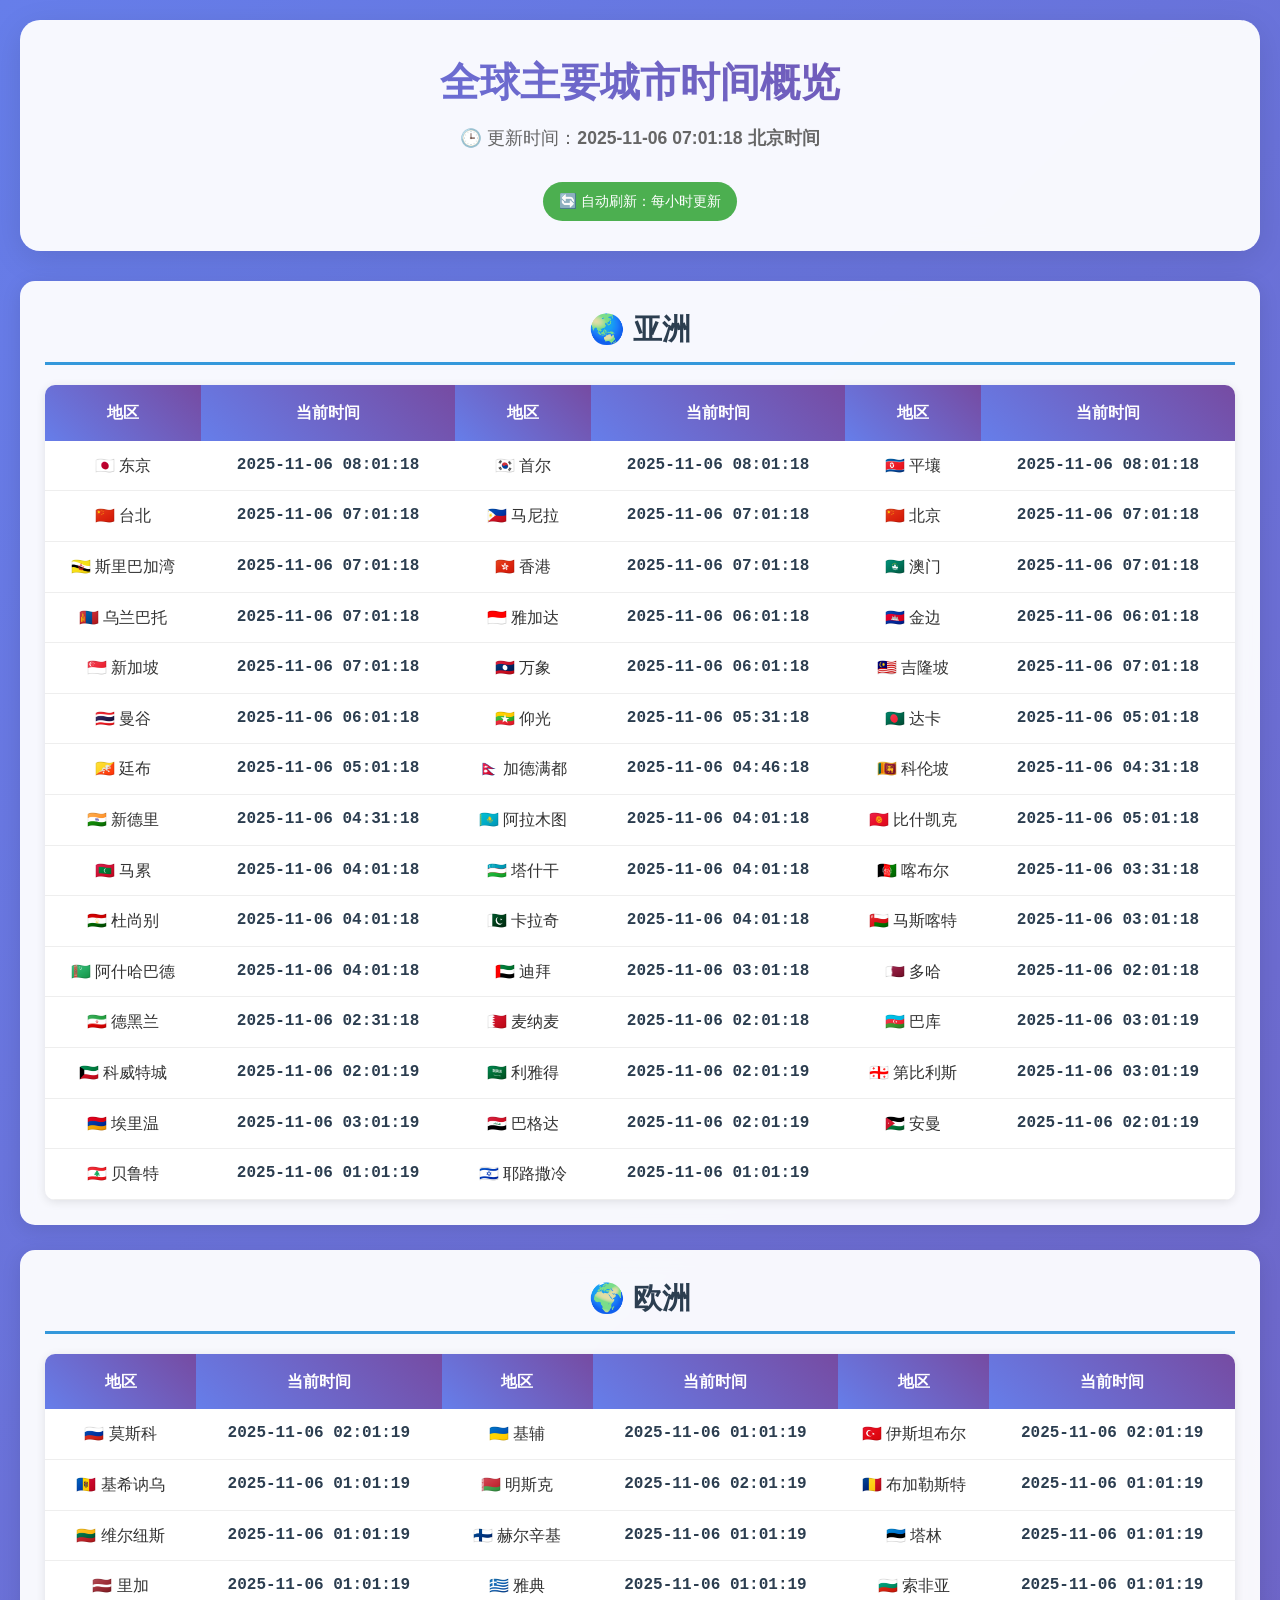
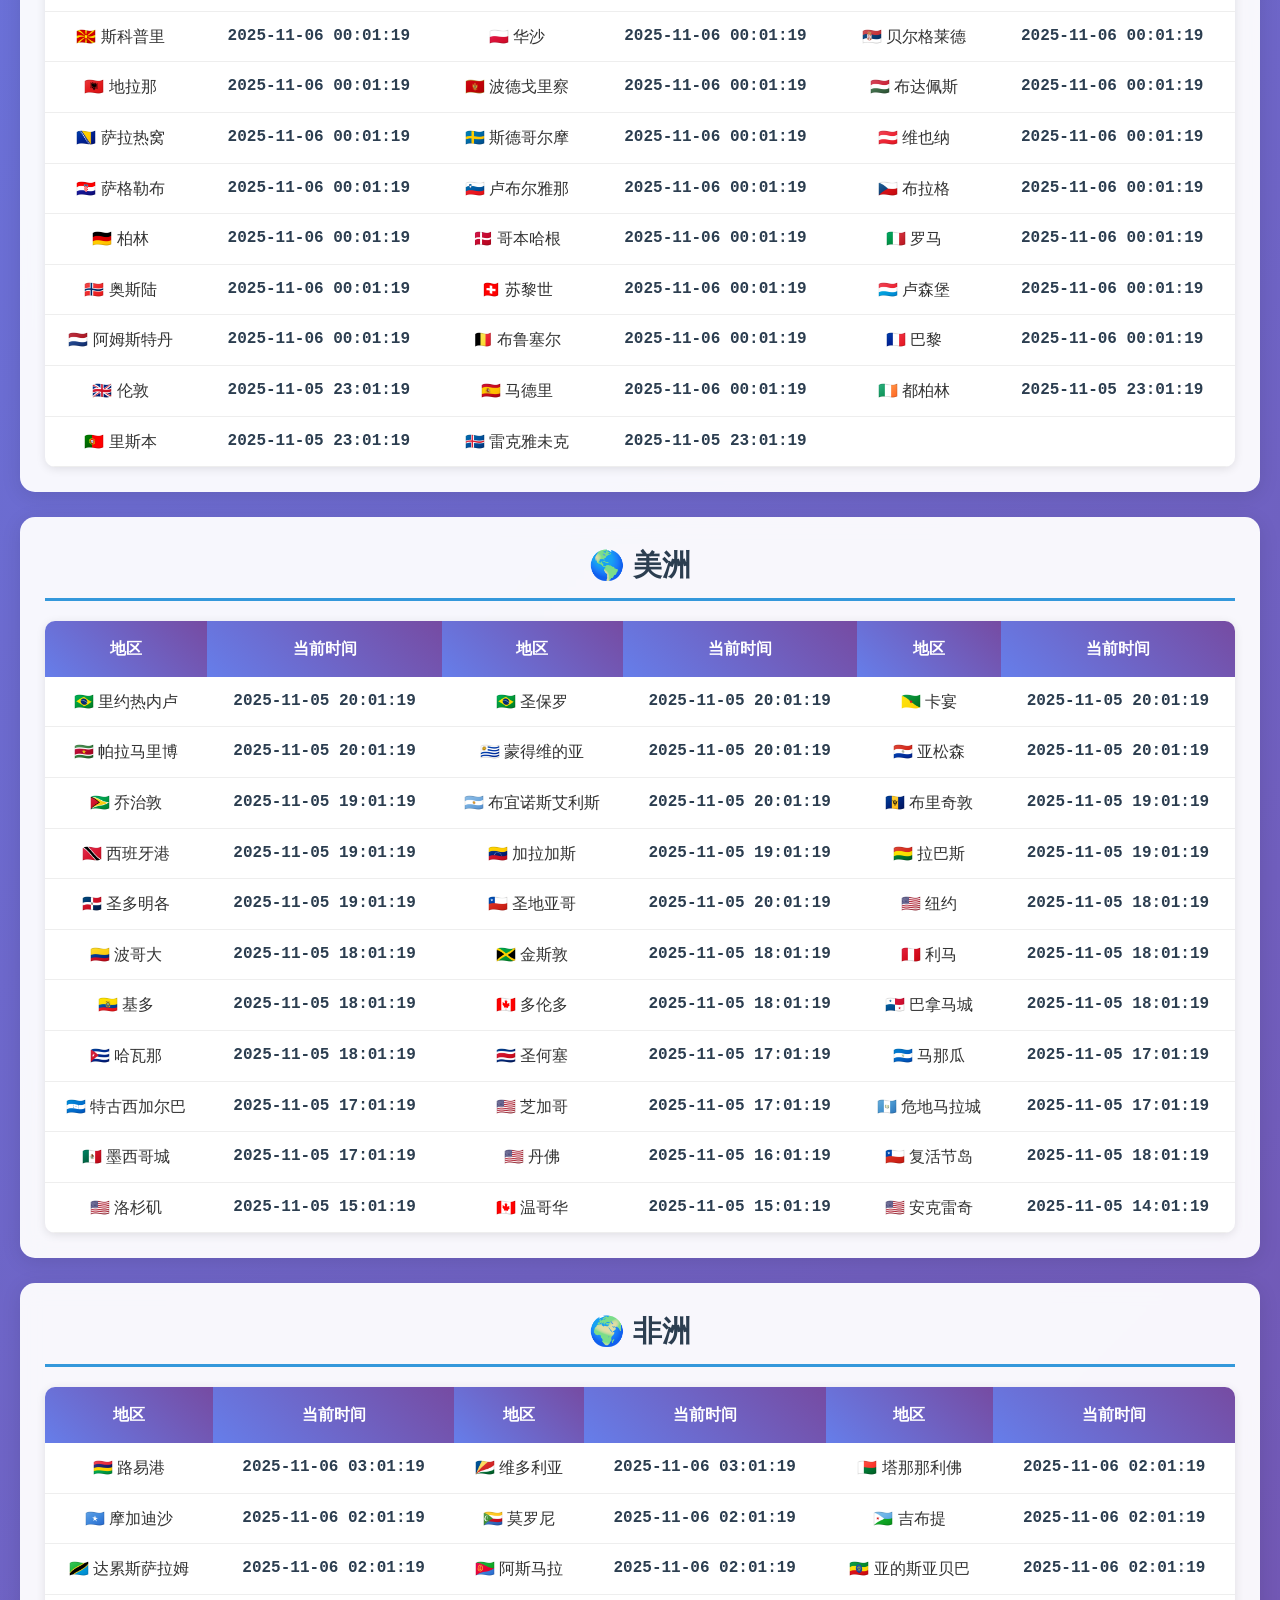
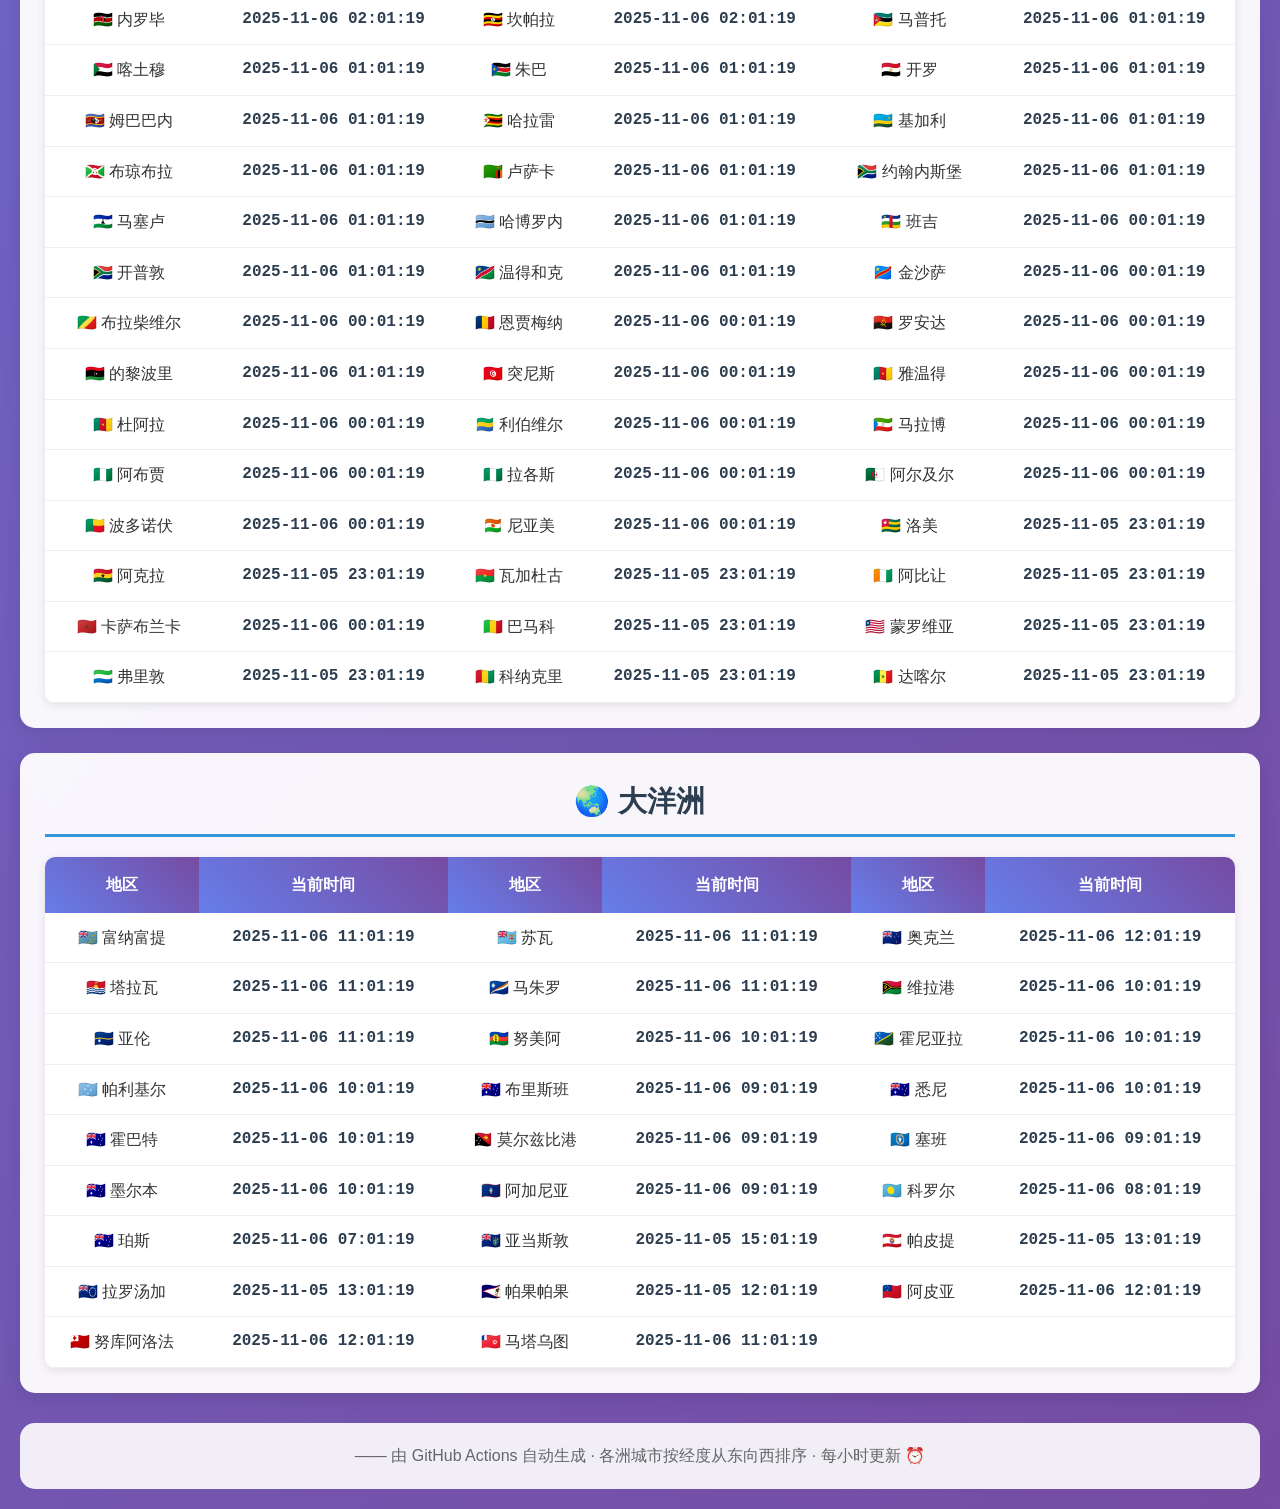
==== index.html @ 8b45ec61 "⏰ 更新时间：2025-11-05 23:01:22" ====
<!DOCTYPE html>
<html lang="zh-CN">
<head>
  <meta charset="UTF-8">
  <meta name="viewport" content="width=device-width, initial-scale=1.0">
  <title>全球主要城市时间概览</title>
  <style>
    * { margin: 0; padding: 0; box-sizing: border-box; }
    body { font-family: -apple-system, BlinkMacSystemFont, "Segoe UI", Roboto, "Helvetica Neue", Arial, sans-serif; line-height: 1.6; color: #333; background: linear-gradient(135deg, #667eea 0%, #764ba2 100%); min-height: 100vh; }
    .container { max-width: 1400px; margin: 0 auto; padding: 20px; }
    .header { text-align: center; background: rgba(255,255,255,0.95); backdrop-filter: blur(10px); border-radius: 20px; padding: 30px; margin-bottom: 30px; box-shadow: 0 8px 32px rgba(0,0,0,0.1); }
    .header h1 { font-size: 2.5em; margin-bottom: 10px; background: linear-gradient(45deg, #667eea, #764ba2); -webkit-background-clip: text; -webkit-text-fill-color: transparent; }
    .update-time { font-size: 1.1em; color: #666; margin-bottom: 20px; }
    .auto-refresh { background: #4CAF50; color: white; padding: 8px 16px; border-radius: 20px; font-size: 0.9em; display: inline-block; margin-top: 10px; }
    .continent-section { background: rgba(255,255,255,0.95); backdrop-filter: blur(10px); border-radius: 15px; margin-bottom: 25px; padding: 25px; box-shadow: 0 4px 20px rgba(0,0,0,0.1); }
    .continent-title { font-size: 1.8em; margin-bottom: 20px; text-align: center; color: #2c3e50; border-bottom: 3px solid #3498db; padding-bottom: 10px; }
    table { width: 100%; border-collapse: collapse; margin: 0 auto; background: white; border-radius: 10px; overflow: hidden; box-shadow: 0 2px 10px rgba(0,0,0,0.1); }
    th { background: linear-gradient(45deg, #667eea, #764ba2); color: white; padding: 15px 10px; text-align: center; font-weight: 600; }
    td { padding: 12px 10px; text-align: center; border-bottom: 1px solid #eee; transition: background-color 0.3s; }
    tr:hover td { background-color: #f8f9fa; }
    .time-cell { font-family: "Courier New", monospace; font-weight: bold; color: #2c3e50; }
    .footer { text-align: center; margin-top: 30px; padding: 20px; background: rgba(255,255,255,0.9); border-radius: 15px; color: #666; }
    .loading { display: none; text-align: center; padding: 20px; }
    .spinner { border: 4px solid #f3f3f3; border-top: 4px solid #3498db; border-radius: 50%; width: 40px; height: 40px; animation: spin 2s linear infinite; margin: 0 auto; }
    @keyframes spin { 0% { transform: rotate(0deg); } 100% { transform: rotate(360deg); } }
    @media (max-width: 768px) {
      .container { padding: 10px; }
      .header h1 { font-size: 2em; }
      table { font-size: 0.9em; }
      th, td { padding: 8px 5px; }
    }
  </style>
</head>
<body>
  <div class="container">
    <div class="header">
      <h1>全球主要城市时间概览</h1>
      <div class="update-time">🕒 更新时间：<strong>2025-11-06 07:01:18 北京时间</strong></div>
      <div class="auto-refresh">🔄 自动刷新：每小时更新</div>
    </div>

    <div class="loading" id="loading">
      <div class="spinner"></div>
      <p>正在更新时间...</p>
    </div>

    <div class="continent-section">
      <h2 class="continent-title">🌏 亚洲</h2>
      <table>
        <thead>
          <tr>
            <th>地区</th>
            <th>当前时间</th>
            <th>地区</th>
            <th>当前时间</th>
            <th>地区</th>
            <th>当前时间</th>
          </tr>
        </thead>
        <tbody>
          <tr>
            <td>🇯🇵 东京</td>
            <td class="time-cell">2025-11-06 08:01:18</td>
            <td>🇰🇷 首尔</td>
            <td class="time-cell">2025-11-06 08:01:18</td>
            <td>🇰🇵 平壤</td>
            <td class="time-cell">2025-11-06 08:01:18</td>
          </tr>
          <tr>
            <td>🇨🇳 台北</td>
            <td class="time-cell">2025-11-06 07:01:18</td>
            <td>🇵🇭 马尼拉</td>
            <td class="time-cell">2025-11-06 07:01:18</td>
            <td>🇨🇳 北京</td>
            <td class="time-cell">2025-11-06 07:01:18</td>
          </tr>
          <tr>
            <td>🇧🇳 斯里巴加湾</td>
            <td class="time-cell">2025-11-06 07:01:18</td>
            <td>🇭🇰 香港</td>
            <td class="time-cell">2025-11-06 07:01:18</td>
            <td>🇲🇴 澳门</td>
            <td class="time-cell">2025-11-06 07:01:18</td>
          </tr>
          <tr>
            <td>🇲🇳 乌兰巴托</td>
            <td class="time-cell">2025-11-06 07:01:18</td>
            <td>🇮🇩 雅加达</td>
            <td class="time-cell">2025-11-06 06:01:18</td>
            <td>🇰🇭 金边</td>
            <td class="time-cell">2025-11-06 06:01:18</td>
          </tr>
          <tr>
            <td>🇸🇬 新加坡</td>
            <td class="time-cell">2025-11-06 07:01:18</td>
            <td>🇱🇦 万象</td>
            <td class="time-cell">2025-11-06 06:01:18</td>
            <td>🇲🇾 吉隆坡</td>
            <td class="time-cell">2025-11-06 07:01:18</td>
          </tr>
          <tr>
            <td>🇹🇭 曼谷</td>
            <td class="time-cell">2025-11-06 06:01:18</td>
            <td>🇲🇲 仰光</td>
            <td class="time-cell">2025-11-06 05:31:18</td>
            <td>🇧🇩 达卡</td>
            <td class="time-cell">2025-11-06 05:01:18</td>
          </tr>
          <tr>
            <td>🇧🇹 廷布</td>
            <td class="time-cell">2025-11-06 05:01:18</td>
            <td>🇳🇵 加德满都</td>
            <td class="time-cell">2025-11-06 04:46:18</td>
            <td>🇱🇰 科伦坡</td>
            <td class="time-cell">2025-11-06 04:31:18</td>
          </tr>
          <tr>
            <td>🇮🇳 新德里</td>
            <td class="time-cell">2025-11-06 04:31:18</td>
            <td>🇰🇿 阿拉木图</td>
            <td class="time-cell">2025-11-06 04:01:18</td>
            <td>🇰🇬 比什凯克</td>
            <td class="time-cell">2025-11-06 05:01:18</td>
          </tr>
          <tr>
            <td>🇲🇻 马累</td>
            <td class="time-cell">2025-11-06 04:01:18</td>
            <td>🇺🇿 塔什干</td>
            <td class="time-cell">2025-11-06 04:01:18</td>
            <td>🇦🇫 喀布尔</td>
            <td class="time-cell">2025-11-06 03:31:18</td>
          </tr>
          <tr>
            <td>🇹🇯 杜尚别</td>
            <td class="time-cell">2025-11-06 04:01:18</td>
            <td>🇵🇰 卡拉奇</td>
            <td class="time-cell">2025-11-06 04:01:18</td>
            <td>🇴🇲 马斯喀特</td>
            <td class="time-cell">2025-11-06 03:01:18</td>
          </tr>
          <tr>
            <td>🇹🇲 阿什哈巴德</td>
            <td class="time-cell">2025-11-06 04:01:18</td>
            <td>🇦🇪 迪拜</td>
            <td class="time-cell">2025-11-06 03:01:18</td>
            <td>🇶🇦 多哈</td>
            <td class="time-cell">2025-11-06 02:01:18</td>
          </tr>
          <tr>
            <td>🇮🇷 德黑兰</td>
            <td class="time-cell">2025-11-06 02:31:18</td>
            <td>🇧🇭 麦纳麦</td>
            <td class="time-cell">2025-11-06 02:01:18</td>
            <td>🇦🇿 巴库</td>
            <td class="time-cell">2025-11-06 03:01:19</td>
          </tr>
          <tr>
            <td>🇰🇼 科威特城</td>
            <td class="time-cell">2025-11-06 02:01:19</td>
            <td>🇸🇦 利雅得</td>
            <td class="time-cell">2025-11-06 02:01:19</td>
            <td>🇬🇪 第比利斯</td>
            <td class="time-cell">2025-11-06 03:01:19</td>
          </tr>
          <tr>
            <td>🇦🇲 埃里温</td>
            <td class="time-cell">2025-11-06 03:01:19</td>
            <td>🇮🇶 巴格达</td>
            <td class="time-cell">2025-11-06 02:01:19</td>
            <td>🇯🇴 安曼</td>
            <td class="time-cell">2025-11-06 02:01:19</td>
          </tr>
          <tr>
            <td>🇱🇧 贝鲁特</td>
            <td class="time-cell">2025-11-06 01:01:19</td>
            <td>🇮🇱 耶路撒冷</td>
            <td class="time-cell">2025-11-06 01:01:19</td>
            <td></td>
            <td></td>
          </tr>
        </tbody>
      </table>
    </div>

    <div class="continent-section">
      <h2 class="continent-title">🌍 欧洲</h2>
      <table>
        <thead>
          <tr>
            <th>地区</th>
            <th>当前时间</th>
            <th>地区</th>
            <th>当前时间</th>
            <th>地区</th>
            <th>当前时间</th>
          </tr>
        </thead>
        <tbody>
          <tr>
            <td>🇷🇺 莫斯科</td>
            <td class="time-cell">2025-11-06 02:01:19</td>
            <td>🇺🇦 基辅</td>
            <td class="time-cell">2025-11-06 01:01:19</td>
            <td>🇹🇷 伊斯坦布尔</td>
            <td class="time-cell">2025-11-06 02:01:19</td>
          </tr>
          <tr>
            <td>🇲🇩 基希讷乌</td>
            <td class="time-cell">2025-11-06 01:01:19</td>
            <td>🇧🇾 明斯克</td>
            <td class="time-cell">2025-11-06 02:01:19</td>
            <td>🇷🇴 布加勒斯特</td>
            <td class="time-cell">2025-11-06 01:01:19</td>
          </tr>
          <tr>
            <td>🇱🇹 维尔纽斯</td>
            <td class="time-cell">2025-11-06 01:01:19</td>
            <td>🇫🇮 赫尔辛基</td>
            <td class="time-cell">2025-11-06 01:01:19</td>
            <td>🇪🇪 塔林</td>
            <td class="time-cell">2025-11-06 01:01:19</td>
          </tr>
          <tr>
            <td>🇱🇻 里加</td>
            <td class="time-cell">2025-11-06 01:01:19</td>
            <td>🇬🇷 雅典</td>
            <td class="time-cell">2025-11-06 01:01:19</td>
            <td>🇧🇬 索非亚</td>
            <td class="time-cell">2025-11-06 01:01:19</td>
          </tr>
          <tr>
            <td>🇲🇰 斯科普里</td>
            <td class="time-cell">2025-11-06 00:01:19</td>
            <td>🇵🇱 华沙</td>
            <td class="time-cell">2025-11-06 00:01:19</td>
            <td>🇷🇸 贝尔格莱德</td>
            <td class="time-cell">2025-11-06 00:01:19</td>
          </tr>
          <tr>
            <td>🇦🇱 地拉那</td>
            <td class="time-cell">2025-11-06 00:01:19</td>
            <td>🇲🇪 波德戈里察</td>
            <td class="time-cell">2025-11-06 00:01:19</td>
            <td>🇭🇺 布达佩斯</td>
            <td class="time-cell">2025-11-06 00:01:19</td>
          </tr>
          <tr>
            <td>🇧🇦 萨拉热窝</td>
            <td class="time-cell">2025-11-06 00:01:19</td>
            <td>🇸🇪 斯德哥尔摩</td>
            <td class="time-cell">2025-11-06 00:01:19</td>
            <td>🇦🇹 维也纳</td>
            <td class="time-cell">2025-11-06 00:01:19</td>
          </tr>
          <tr>
            <td>🇭🇷 萨格勒布</td>
            <td class="time-cell">2025-11-06 00:01:19</td>
            <td>🇸🇮 卢布尔雅那</td>
            <td class="time-cell">2025-11-06 00:01:19</td>
            <td>🇨🇿 布拉格</td>
            <td class="time-cell">2025-11-06 00:01:19</td>
          </tr>
          <tr>
            <td>🇩🇪 柏林</td>
            <td class="time-cell">2025-11-06 00:01:19</td>
            <td>🇩🇰 哥本哈根</td>
            <td class="time-cell">2025-11-06 00:01:19</td>
            <td>🇮🇹 罗马</td>
            <td class="time-cell">2025-11-06 00:01:19</td>
          </tr>
          <tr>
            <td>🇳🇴 奥斯陆</td>
            <td class="time-cell">2025-11-06 00:01:19</td>
            <td>🇨🇭 苏黎世</td>
            <td class="time-cell">2025-11-06 00:01:19</td>
            <td>🇱🇺 卢森堡</td>
            <td class="time-cell">2025-11-06 00:01:19</td>
          </tr>
          <tr>
            <td>🇳🇱 阿姆斯特丹</td>
            <td class="time-cell">2025-11-06 00:01:19</td>
            <td>🇧🇪 布鲁塞尔</td>
            <td class="time-cell">2025-11-06 00:01:19</td>
            <td>🇫🇷 巴黎</td>
            <td class="time-cell">2025-11-06 00:01:19</td>
          </tr>
          <tr>
            <td>🇬🇧 伦敦</td>
            <td class="time-cell">2025-11-05 23:01:19</td>
            <td>🇪🇸 马德里</td>
            <td class="time-cell">2025-11-06 00:01:19</td>
            <td>🇮🇪 都柏林</td>
            <td class="time-cell">2025-11-05 23:01:19</td>
          </tr>
          <tr>
            <td>🇵🇹 里斯本</td>
            <td class="time-cell">2025-11-05 23:01:19</td>
            <td>🇮🇸 雷克雅未克</td>
            <td class="time-cell">2025-11-05 23:01:19</td>
            <td></td>
            <td></td>
          </tr>
        </tbody>
      </table>
    </div>

    <div class="continent-section">
      <h2 class="continent-title">🌎 美洲</h2>
      <table>
        <thead>
          <tr>
            <th>地区</th>
            <th>当前时间</th>
            <th>地区</th>
            <th>当前时间</th>
            <th>地区</th>
            <th>当前时间</th>
          </tr>
        </thead>
        <tbody>
          <tr>
            <td>🇧🇷 里约热内卢</td>
            <td class="time-cell">2025-11-05 20:01:19</td>
            <td>🇧🇷 圣保罗</td>
            <td class="time-cell">2025-11-05 20:01:19</td>
            <td>🇬🇫 卡宴</td>
            <td class="time-cell">2025-11-05 20:01:19</td>
          </tr>
          <tr>
            <td>🇸🇷 帕拉马里博</td>
            <td class="time-cell">2025-11-05 20:01:19</td>
            <td>🇺🇾 蒙得维的亚</td>
            <td class="time-cell">2025-11-05 20:01:19</td>
            <td>🇵🇾 亚松森</td>
            <td class="time-cell">2025-11-05 20:01:19</td>
          </tr>
          <tr>
            <td>🇬🇾 乔治敦</td>
            <td class="time-cell">2025-11-05 19:01:19</td>
            <td>🇦🇷 布宜诺斯艾利斯</td>
            <td class="time-cell">2025-11-05 20:01:19</td>
            <td>🇧🇧 布里奇敦</td>
            <td class="time-cell">2025-11-05 19:01:19</td>
          </tr>
          <tr>
            <td>🇹🇹 西班牙港</td>
            <td class="time-cell">2025-11-05 19:01:19</td>
            <td>🇻🇪 加拉加斯</td>
            <td class="time-cell">2025-11-05 19:01:19</td>
            <td>🇧🇴 拉巴斯</td>
            <td class="time-cell">2025-11-05 19:01:19</td>
          </tr>
          <tr>
            <td>🇩🇴 圣多明各</td>
            <td class="time-cell">2025-11-05 19:01:19</td>
            <td>🇨🇱 圣地亚哥</td>
            <td class="time-cell">2025-11-05 20:01:19</td>
            <td>🇺🇸 纽约</td>
            <td class="time-cell">2025-11-05 18:01:19</td>
          </tr>
          <tr>
            <td>🇨🇴 波哥大</td>
            <td class="time-cell">2025-11-05 18:01:19</td>
            <td>🇯🇲 金斯敦</td>
            <td class="time-cell">2025-11-05 18:01:19</td>
            <td>🇵🇪 利马</td>
            <td class="time-cell">2025-11-05 18:01:19</td>
          </tr>
          <tr>
            <td>🇪🇨 基多</td>
            <td class="time-cell">2025-11-05 18:01:19</td>
            <td>🇨🇦 多伦多</td>
            <td class="time-cell">2025-11-05 18:01:19</td>
            <td>🇵🇦 巴拿马城</td>
            <td class="time-cell">2025-11-05 18:01:19</td>
          </tr>
          <tr>
            <td>🇨🇺 哈瓦那</td>
            <td class="time-cell">2025-11-05 18:01:19</td>
            <td>🇨🇷 圣何塞</td>
            <td class="time-cell">2025-11-05 17:01:19</td>
            <td>🇳🇮 马那瓜</td>
            <td class="time-cell">2025-11-05 17:01:19</td>
          </tr>
          <tr>
            <td>🇭🇳 特古西加尔巴</td>
            <td class="time-cell">2025-11-05 17:01:19</td>
            <td>🇺🇸 芝加哥</td>
            <td class="time-cell">2025-11-05 17:01:19</td>
            <td>🇬🇹 危地马拉城</td>
            <td class="time-cell">2025-11-05 17:01:19</td>
          </tr>
          <tr>
            <td>🇲🇽 墨西哥城</td>
            <td class="time-cell">2025-11-05 17:01:19</td>
            <td>🇺🇸 丹佛</td>
            <td class="time-cell">2025-11-05 16:01:19</td>
            <td>🇨🇱 复活节岛</td>
            <td class="time-cell">2025-11-05 18:01:19</td>
          </tr>
          <tr>
            <td>🇺🇸 洛杉矶</td>
            <td class="time-cell">2025-11-05 15:01:19</td>
            <td>🇨🇦 温哥华</td>
            <td class="time-cell">2025-11-05 15:01:19</td>
            <td>🇺🇸 安克雷奇</td>
            <td class="time-cell">2025-11-05 14:01:19</td>
          </tr>
        </tbody>
      </table>
    </div>

    <div class="continent-section">
      <h2 class="continent-title">🌍 非洲</h2>
      <table>
        <thead>
          <tr>
            <th>地区</th>
            <th>当前时间</th>
            <th>地区</th>
            <th>当前时间</th>
            <th>地区</th>
            <th>当前时间</th>
          </tr>
        </thead>
        <tbody>
          <tr>
            <td>🇲🇺 路易港</td>
            <td class="time-cell">2025-11-06 03:01:19</td>
            <td>🇸🇨 维多利亚</td>
            <td class="time-cell">2025-11-06 03:01:19</td>
            <td>🇲🇬 塔那那利佛</td>
            <td class="time-cell">2025-11-06 02:01:19</td>
          </tr>
          <tr>
            <td>🇸🇴 摩加迪沙</td>
            <td class="time-cell">2025-11-06 02:01:19</td>
            <td>🇰🇲 莫罗尼</td>
            <td class="time-cell">2025-11-06 02:01:19</td>
            <td>🇩🇯 吉布提</td>
            <td class="time-cell">2025-11-06 02:01:19</td>
          </tr>
          <tr>
            <td>🇹🇿 达累斯萨拉姆</td>
            <td class="time-cell">2025-11-06 02:01:19</td>
            <td>🇪🇷 阿斯马拉</td>
            <td class="time-cell">2025-11-06 02:01:19</td>
            <td>🇪🇹 亚的斯亚贝巴</td>
            <td class="time-cell">2025-11-06 02:01:19</td>
          </tr>
          <tr>
            <td>🇰🇪 内罗毕</td>
            <td class="time-cell">2025-11-06 02:01:19</td>
            <td>🇺🇬 坎帕拉</td>
            <td class="time-cell">2025-11-06 02:01:19</td>
            <td>🇲🇿 马普托</td>
            <td class="time-cell">2025-11-06 01:01:19</td>
          </tr>
          <tr>
            <td>🇸🇩 喀土穆</td>
            <td class="time-cell">2025-11-06 01:01:19</td>
            <td>🇸🇸 朱巴</td>
            <td class="time-cell">2025-11-06 01:01:19</td>
            <td>🇪🇬 开罗</td>
            <td class="time-cell">2025-11-06 01:01:19</td>
          </tr>
          <tr>
            <td>🇸🇿 姆巴巴内</td>
            <td class="time-cell">2025-11-06 01:01:19</td>
            <td>🇿🇼 哈拉雷</td>
            <td class="time-cell">2025-11-06 01:01:19</td>
            <td>🇷🇼 基加利</td>
            <td class="time-cell">2025-11-06 01:01:19</td>
          </tr>
          <tr>
            <td>🇧🇮 布琼布拉</td>
            <td class="time-cell">2025-11-06 01:01:19</td>
            <td>🇿🇲 卢萨卡</td>
            <td class="time-cell">2025-11-06 01:01:19</td>
            <td>🇿🇦 约翰内斯堡</td>
            <td class="time-cell">2025-11-06 01:01:19</td>
          </tr>
          <tr>
            <td>🇱🇸 马塞卢</td>
            <td class="time-cell">2025-11-06 01:01:19</td>
            <td>🇧🇼 哈博罗内</td>
            <td class="time-cell">2025-11-06 01:01:19</td>
            <td>🇨🇫 班吉</td>
            <td class="time-cell">2025-11-06 00:01:19</td>
          </tr>
          <tr>
            <td>🇿🇦 开普敦</td>
            <td class="time-cell">2025-11-06 01:01:19</td>
            <td>🇳🇦 温得和克</td>
            <td class="time-cell">2025-11-06 01:01:19</td>
            <td>🇨🇩 金沙萨</td>
            <td class="time-cell">2025-11-06 00:01:19</td>
          </tr>
          <tr>
            <td>🇨🇬 布拉柴维尔</td>
            <td class="time-cell">2025-11-06 00:01:19</td>
            <td>🇹🇩 恩贾梅纳</td>
            <td class="time-cell">2025-11-06 00:01:19</td>
            <td>🇦🇴 罗安达</td>
            <td class="time-cell">2025-11-06 00:01:19</td>
          </tr>
          <tr>
            <td>🇱🇾 的黎波里</td>
            <td class="time-cell">2025-11-06 01:01:19</td>
            <td>🇹🇳 突尼斯</td>
            <td class="time-cell">2025-11-06 00:01:19</td>
            <td>🇨🇲 雅温得</td>
            <td class="time-cell">2025-11-06 00:01:19</td>
          </tr>
          <tr>
            <td>🇨🇲 杜阿拉</td>
            <td class="time-cell">2025-11-06 00:01:19</td>
            <td>🇬🇦 利伯维尔</td>
            <td class="time-cell">2025-11-06 00:01:19</td>
            <td>🇬🇶 马拉博</td>
            <td class="time-cell">2025-11-06 00:01:19</td>
          </tr>
          <tr>
            <td>🇳🇬 阿布贾</td>
            <td class="time-cell">2025-11-06 00:01:19</td>
            <td>🇳🇬 拉各斯</td>
            <td class="time-cell">2025-11-06 00:01:19</td>
            <td>🇩🇿 阿尔及尔</td>
            <td class="time-cell">2025-11-06 00:01:19</td>
          </tr>
          <tr>
            <td>🇧🇯 波多诺伏</td>
            <td class="time-cell">2025-11-06 00:01:19</td>
            <td>🇳🇪 尼亚美</td>
            <td class="time-cell">2025-11-06 00:01:19</td>
            <td>🇹🇬 洛美</td>
            <td class="time-cell">2025-11-05 23:01:19</td>
          </tr>
          <tr>
            <td>🇬🇭 阿克拉</td>
            <td class="time-cell">2025-11-05 23:01:19</td>
            <td>🇧🇫 瓦加杜古</td>
            <td class="time-cell">2025-11-05 23:01:19</td>
            <td>🇨🇮 阿比让</td>
            <td class="time-cell">2025-11-05 23:01:19</td>
          </tr>
          <tr>
            <td>🇲🇦 卡萨布兰卡</td>
            <td class="time-cell">2025-11-06 00:01:19</td>
            <td>🇲🇱 巴马科</td>
            <td class="time-cell">2025-11-05 23:01:19</td>
            <td>🇱🇷 蒙罗维亚</td>
            <td class="time-cell">2025-11-05 23:01:19</td>
          </tr>
          <tr>
            <td>🇸🇱 弗里敦</td>
            <td class="time-cell">2025-11-05 23:01:19</td>
            <td>🇬🇳 科纳克里</td>
            <td class="time-cell">2025-11-05 23:01:19</td>
            <td>🇸🇳 达喀尔</td>
            <td class="time-cell">2025-11-05 23:01:19</td>
          </tr>
        </tbody>
      </table>
    </div>

    <div class="continent-section">
      <h2 class="continent-title">🌏 大洋洲</h2>
      <table>
        <thead>
          <tr>
            <th>地区</th>
            <th>当前时间</th>
            <th>地区</th>
            <th>当前时间</th>
            <th>地区</th>
            <th>当前时间</th>
          </tr>
        </thead>
        <tbody>
          <tr>
            <td>🇹🇻 富纳富提</td>
            <td class="time-cell">2025-11-06 11:01:19</td>
            <td>🇫🇯 苏瓦</td>
            <td class="time-cell">2025-11-06 11:01:19</td>
            <td>🇳🇿 奥克兰</td>
            <td class="time-cell">2025-11-06 12:01:19</td>
          </tr>
          <tr>
            <td>🇰🇮 塔拉瓦</td>
            <td class="time-cell">2025-11-06 11:01:19</td>
            <td>🇲🇭 马朱罗</td>
            <td class="time-cell">2025-11-06 11:01:19</td>
            <td>🇻🇺 维拉港</td>
            <td class="time-cell">2025-11-06 10:01:19</td>
          </tr>
          <tr>
            <td>🇳🇷 亚伦</td>
            <td class="time-cell">2025-11-06 11:01:19</td>
            <td>🇳🇨 努美阿</td>
            <td class="time-cell">2025-11-06 10:01:19</td>
            <td>🇸🇧 霍尼亚拉</td>
            <td class="time-cell">2025-11-06 10:01:19</td>
          </tr>
          <tr>
            <td>🇫🇲 帕利基尔</td>
            <td class="time-cell">2025-11-06 10:01:19</td>
            <td>🇦🇺 布里斯班</td>
            <td class="time-cell">2025-11-06 09:01:19</td>
            <td>🇦🇺 悉尼</td>
            <td class="time-cell">2025-11-06 10:01:19</td>
          </tr>
          <tr>
            <td>🇦🇺 霍巴特</td>
            <td class="time-cell">2025-11-06 10:01:19</td>
            <td>🇵🇬 莫尔兹比港</td>
            <td class="time-cell">2025-11-06 09:01:19</td>
            <td>🇲🇵 塞班</td>
            <td class="time-cell">2025-11-06 09:01:19</td>
          </tr>
          <tr>
            <td>🇦🇺 墨尔本</td>
            <td class="time-cell">2025-11-06 10:01:19</td>
            <td>🇬🇺 阿加尼亚</td>
            <td class="time-cell">2025-11-06 09:01:19</td>
            <td>🇵🇼 科罗尔</td>
            <td class="time-cell">2025-11-06 08:01:19</td>
          </tr>
          <tr>
            <td>🇦🇺 珀斯</td>
            <td class="time-cell">2025-11-06 07:01:19</td>
            <td>🇵🇳 亚当斯敦</td>
            <td class="time-cell">2025-11-05 15:01:19</td>
            <td>🇵🇫 帕皮提</td>
            <td class="time-cell">2025-11-05 13:01:19</td>
          </tr>
          <tr>
            <td>🇨🇰 拉罗汤加</td>
            <td class="time-cell">2025-11-05 13:01:19</td>
            <td>🇦🇸 帕果帕果</td>
            <td class="time-cell">2025-11-05 12:01:19</td>
            <td>🇼🇸 阿皮亚</td>
            <td class="time-cell">2025-11-06 12:01:19</td>
          </tr>
          <tr>
            <td>🇹🇴 努库阿洛法</td>
            <td class="time-cell">2025-11-06 12:01:19</td>
            <td>🇼🇫 马塔乌图</td>
            <td class="time-cell">2025-11-06 11:01:19</td>
            <td></td>
            <td></td>
          </tr>
        </tbody>
      </table>
    </div>

    <div class="footer">
      <p>—— 由 GitHub Actions 自动生成 · 各洲城市按经度从东向西排序 · 每小时更新 ⏰</p>
    </div>
  </div>

  <script>
    // 自动刷新功能
    function updateTime() {
      const now = new Date();
      const timeString = now.toLocaleString("zh-CN", {
        year: "numeric",
        month: "2-digit",
        day: "2-digit",
        hour: "2-digit",
        minute: "2-digit",
        second: "2-digit"
      });
      document.querySelector(".update-time strong").textContent = timeString + " 北京时间";
    }

    // 每分钟更新时间显示
    setInterval(updateTime, 60000);

    // 页面加载完成后的初始化
    document.addEventListener("DOMContentLoaded", function() {
      console.log("全球时间页面已加载");
    });

    // 添加页面可见性检测，当页面重新可见时更新时间
    document.addEventListener("visibilitychange", function() {
      if (!document.hidden) {
        updateTime();
      }
    });
  </script>
</body>
</html>

<!-- GENERATED_BY_GMC_SCRIPT -->
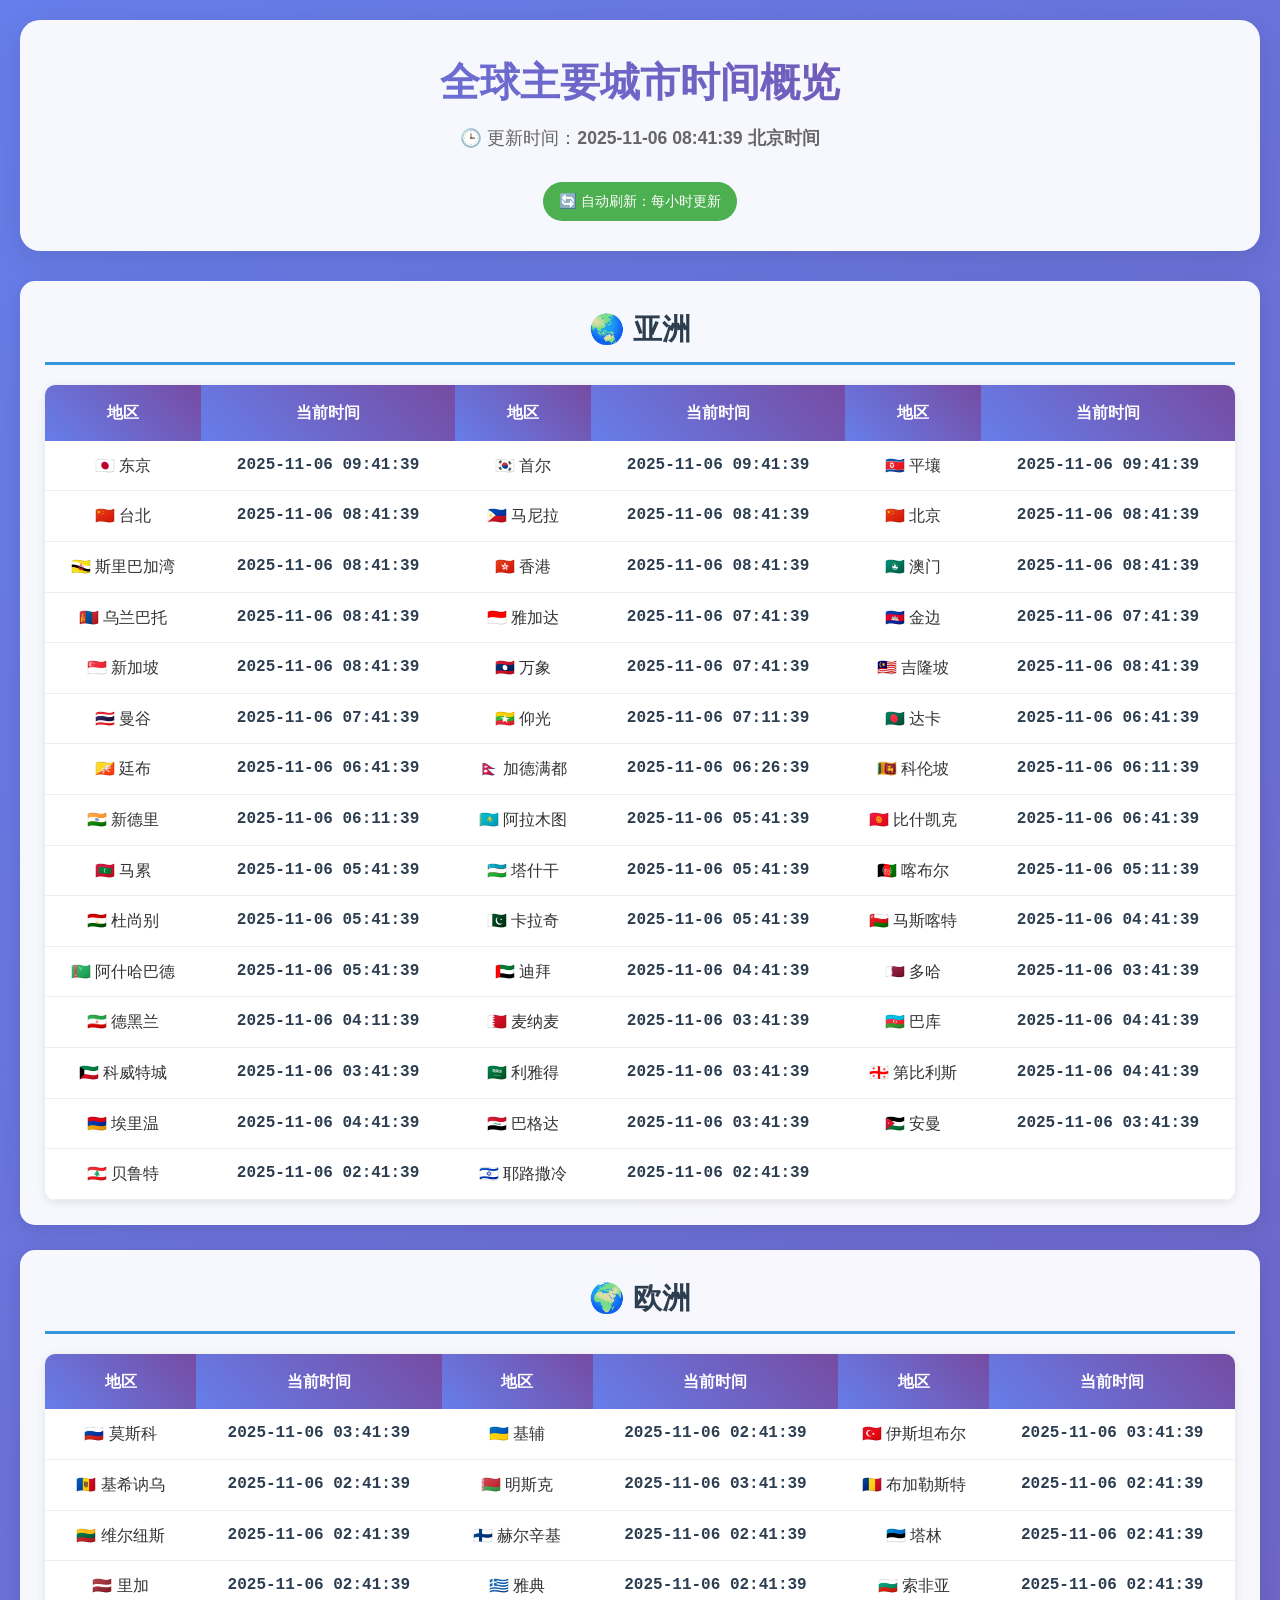
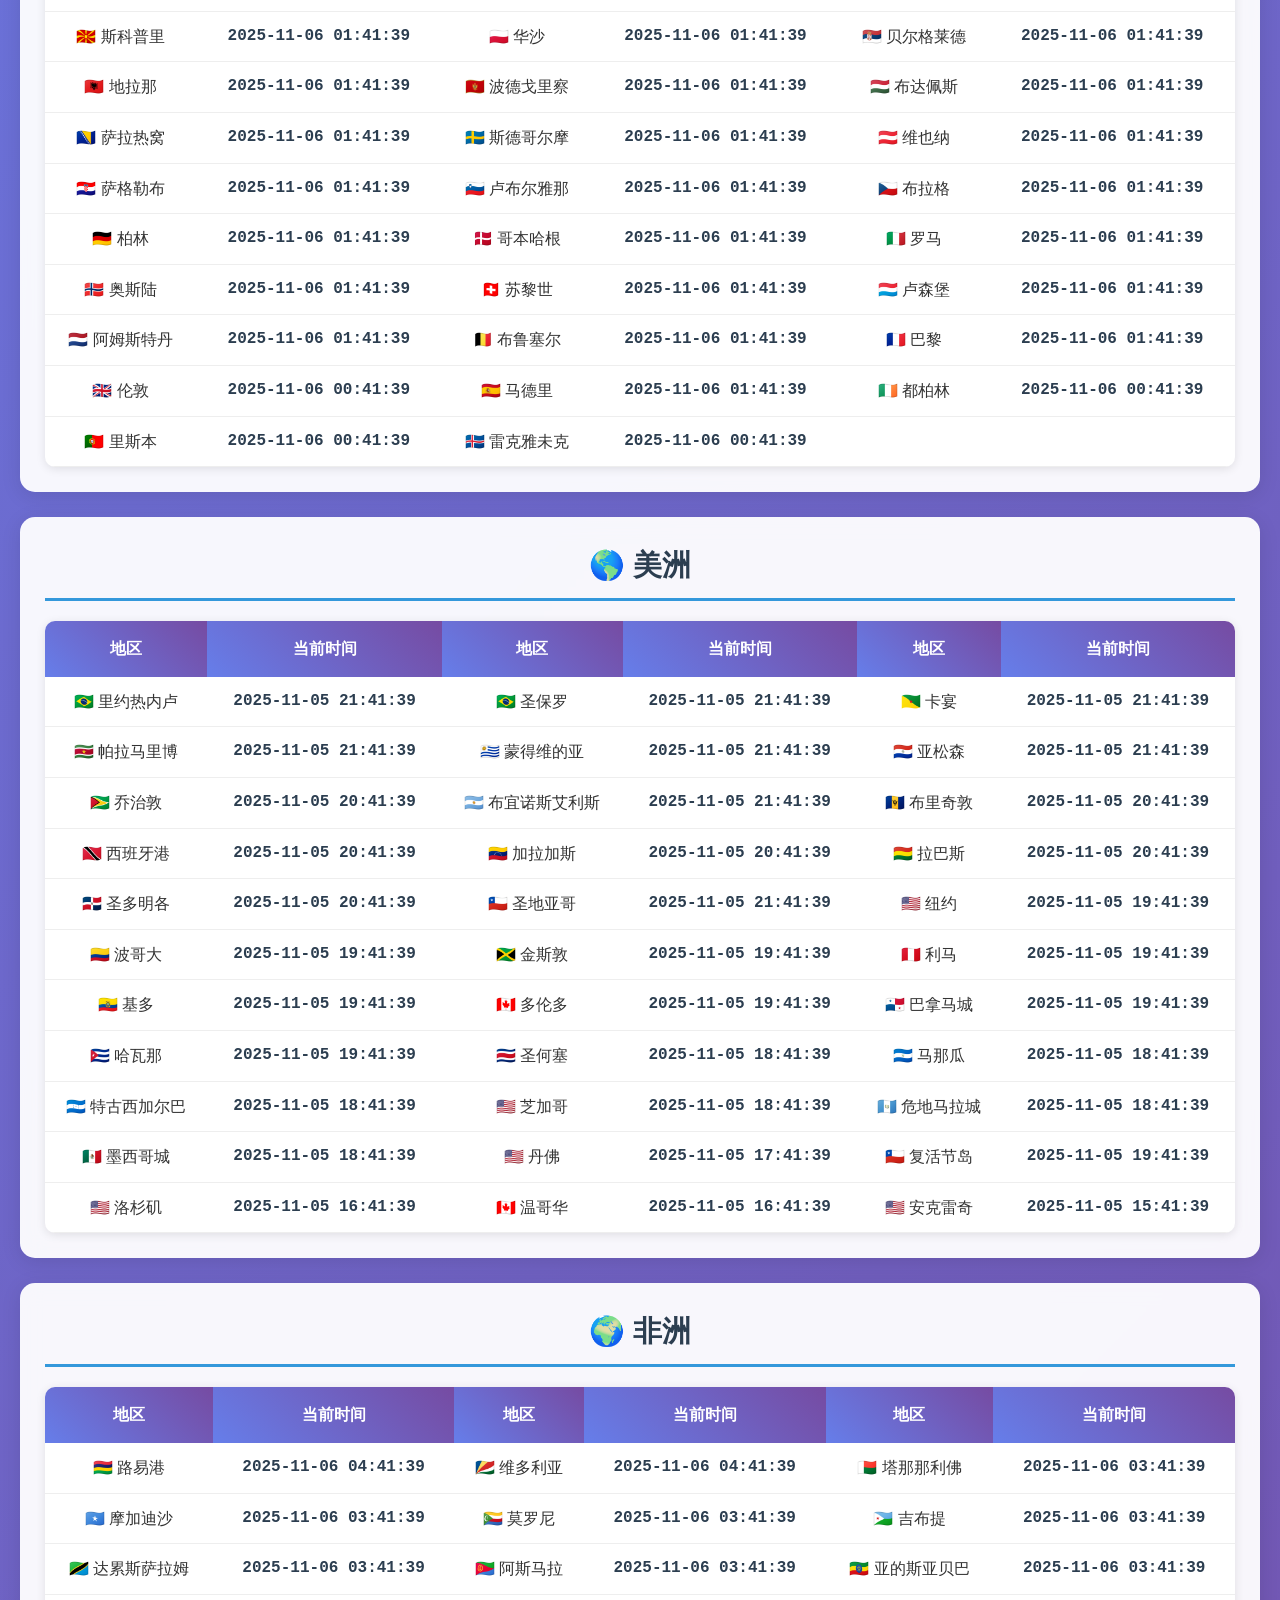
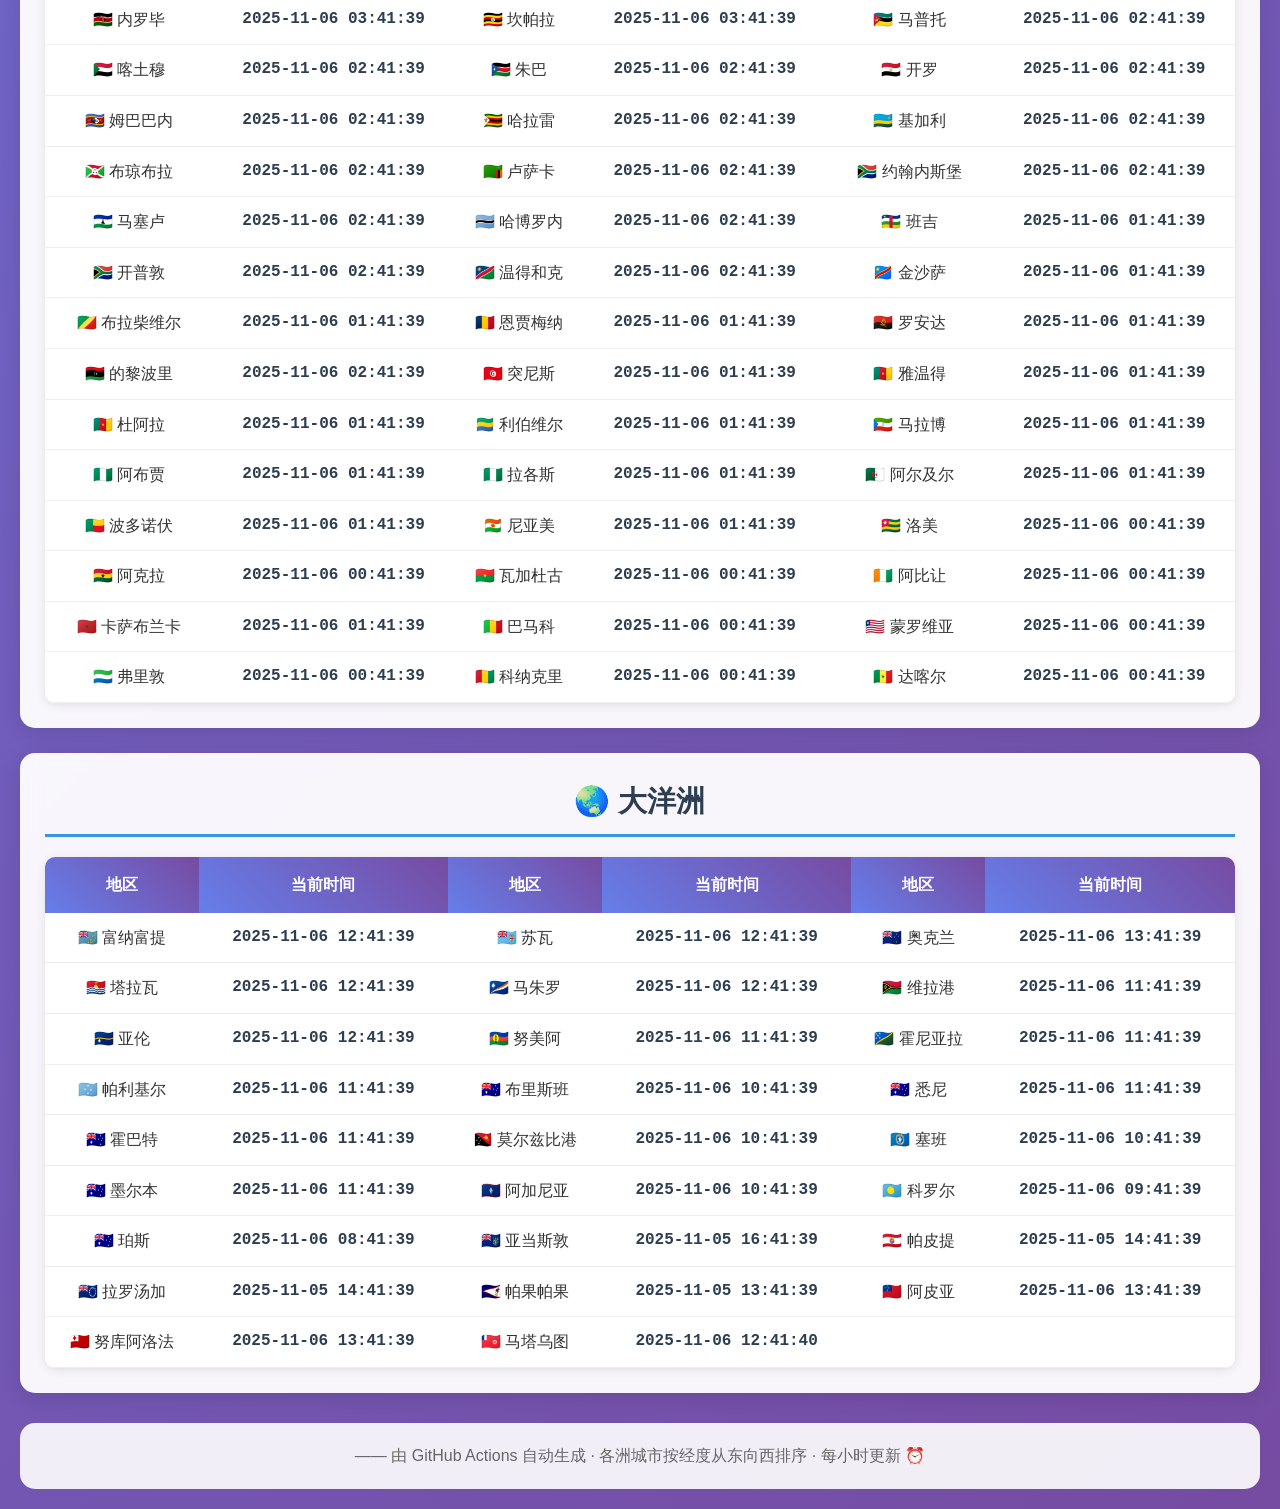
==== commit 7ec27043: "⏰ 更新时间：2025-11-06 00:41:43" ====
--- a/index.html
+++ b/index.html
@@ -35,7 +35,7 @@
   <div class="container">
     <div class="header">
       <h1>全球主要城市时间概览</h1>
-      <div class="update-time">🕒 更新时间：<strong>2025-11-06 07:01:18 北京时间</strong></div>
+      <div class="update-time">🕒 更新时间：<strong>2025-11-06 08:41:39 北京时间</strong></div>
       <div class="auto-refresh">🔄 自动刷新：每小时更新</div>
     </div>
 
@@ -60,121 +60,121 @@
         <tbody>
           <tr>
             <td>🇯🇵 东京</td>
-            <td class="time-cell">2025-11-06 08:01:18</td>
+            <td class="time-cell">2025-11-06 09:41:39</td>
             <td>🇰🇷 首尔</td>
-            <td class="time-cell">2025-11-06 08:01:18</td>
+            <td class="time-cell">2025-11-06 09:41:39</td>
             <td>🇰🇵 平壤</td>
-            <td class="time-cell">2025-11-06 08:01:18</td>
+            <td class="time-cell">2025-11-06 09:41:39</td>
           </tr>
           <tr>
             <td>🇨🇳 台北</td>
-            <td class="time-cell">2025-11-06 07:01:18</td>
+            <td class="time-cell">2025-11-06 08:41:39</td>
             <td>🇵🇭 马尼拉</td>
-            <td class="time-cell">2025-11-06 07:01:18</td>
+            <td class="time-cell">2025-11-06 08:41:39</td>
             <td>🇨🇳 北京</td>
-            <td class="time-cell">2025-11-06 07:01:18</td>
+            <td class="time-cell">2025-11-06 08:41:39</td>
           </tr>
           <tr>
             <td>🇧🇳 斯里巴加湾</td>
-            <td class="time-cell">2025-11-06 07:01:18</td>
+            <td class="time-cell">2025-11-06 08:41:39</td>
             <td>🇭🇰 香港</td>
-            <td class="time-cell">2025-11-06 07:01:18</td>
+            <td class="time-cell">2025-11-06 08:41:39</td>
             <td>🇲🇴 澳门</td>
-            <td class="time-cell">2025-11-06 07:01:18</td>
+            <td class="time-cell">2025-11-06 08:41:39</td>
           </tr>
           <tr>
             <td>🇲🇳 乌兰巴托</td>
-            <td class="time-cell">2025-11-06 07:01:18</td>
+            <td class="time-cell">2025-11-06 08:41:39</td>
             <td>🇮🇩 雅加达</td>
-            <td class="time-cell">2025-11-06 06:01:18</td>
+            <td class="time-cell">2025-11-06 07:41:39</td>
             <td>🇰🇭 金边</td>
-            <td class="time-cell">2025-11-06 06:01:18</td>
+            <td class="time-cell">2025-11-06 07:41:39</td>
           </tr>
           <tr>
             <td>🇸🇬 新加坡</td>
-            <td class="time-cell">2025-11-06 07:01:18</td>
+            <td class="time-cell">2025-11-06 08:41:39</td>
             <td>🇱🇦 万象</td>
-            <td class="time-cell">2025-11-06 06:01:18</td>
+            <td class="time-cell">2025-11-06 07:41:39</td>
             <td>🇲🇾 吉隆坡</td>
-            <td class="time-cell">2025-11-06 07:01:18</td>
+            <td class="time-cell">2025-11-06 08:41:39</td>
           </tr>
           <tr>
             <td>🇹🇭 曼谷</td>
-            <td class="time-cell">2025-11-06 06:01:18</td>
+            <td class="time-cell">2025-11-06 07:41:39</td>
             <td>🇲🇲 仰光</td>
-            <td class="time-cell">2025-11-06 05:31:18</td>
+            <td class="time-cell">2025-11-06 07:11:39</td>
             <td>🇧🇩 达卡</td>
-            <td class="time-cell">2025-11-06 05:01:18</td>
+            <td class="time-cell">2025-11-06 06:41:39</td>
           </tr>
           <tr>
             <td>🇧🇹 廷布</td>
-            <td class="time-cell">2025-11-06 05:01:18</td>
+            <td class="time-cell">2025-11-06 06:41:39</td>
             <td>🇳🇵 加德满都</td>
-            <td class="time-cell">2025-11-06 04:46:18</td>
+            <td class="time-cell">2025-11-06 06:26:39</td>
             <td>🇱🇰 科伦坡</td>
-            <td class="time-cell">2025-11-06 04:31:18</td>
+            <td class="time-cell">2025-11-06 06:11:39</td>
           </tr>
           <tr>
             <td>🇮🇳 新德里</td>
-            <td class="time-cell">2025-11-06 04:31:18</td>
+            <td class="time-cell">2025-11-06 06:11:39</td>
             <td>🇰🇿 阿拉木图</td>
-            <td class="time-cell">2025-11-06 04:01:18</td>
+            <td class="time-cell">2025-11-06 05:41:39</td>
             <td>🇰🇬 比什凯克</td>
-            <td class="time-cell">2025-11-06 05:01:18</td>
+            <td class="time-cell">2025-11-06 06:41:39</td>
           </tr>
           <tr>
             <td>🇲🇻 马累</td>
-            <td class="time-cell">2025-11-06 04:01:18</td>
+            <td class="time-cell">2025-11-06 05:41:39</td>
             <td>🇺🇿 塔什干</td>
-            <td class="time-cell">2025-11-06 04:01:18</td>
+            <td class="time-cell">2025-11-06 05:41:39</td>
             <td>🇦🇫 喀布尔</td>
-            <td class="time-cell">2025-11-06 03:31:18</td>
+            <td class="time-cell">2025-11-06 05:11:39</td>
           </tr>
           <tr>
             <td>🇹🇯 杜尚别</td>
-            <td class="time-cell">2025-11-06 04:01:18</td>
+            <td class="time-cell">2025-11-06 05:41:39</td>
             <td>🇵🇰 卡拉奇</td>
-            <td class="time-cell">2025-11-06 04:01:18</td>
+            <td class="time-cell">2025-11-06 05:41:39</td>
             <td>🇴🇲 马斯喀特</td>
-            <td class="time-cell">2025-11-06 03:01:18</td>
+            <td class="time-cell">2025-11-06 04:41:39</td>
           </tr>
           <tr>
             <td>🇹🇲 阿什哈巴德</td>
-            <td class="time-cell">2025-11-06 04:01:18</td>
+            <td class="time-cell">2025-11-06 05:41:39</td>
             <td>🇦🇪 迪拜</td>
-            <td class="time-cell">2025-11-06 03:01:18</td>
+            <td class="time-cell">2025-11-06 04:41:39</td>
             <td>🇶🇦 多哈</td>
-            <td class="time-cell">2025-11-06 02:01:18</td>
+            <td class="time-cell">2025-11-06 03:41:39</td>
           </tr>
           <tr>
             <td>🇮🇷 德黑兰</td>
-            <td class="time-cell">2025-11-06 02:31:18</td>
+            <td class="time-cell">2025-11-06 04:11:39</td>
             <td>🇧🇭 麦纳麦</td>
-            <td class="time-cell">2025-11-06 02:01:18</td>
+            <td class="time-cell">2025-11-06 03:41:39</td>
             <td>🇦🇿 巴库</td>
-            <td class="time-cell">2025-11-06 03:01:19</td>
+            <td class="time-cell">2025-11-06 04:41:39</td>
           </tr>
           <tr>
             <td>🇰🇼 科威特城</td>
-            <td class="time-cell">2025-11-06 02:01:19</td>
+            <td class="time-cell">2025-11-06 03:41:39</td>
             <td>🇸🇦 利雅得</td>
-            <td class="time-cell">2025-11-06 02:01:19</td>
+            <td class="time-cell">2025-11-06 03:41:39</td>
             <td>🇬🇪 第比利斯</td>
-            <td class="time-cell">2025-11-06 03:01:19</td>
+            <td class="time-cell">2025-11-06 04:41:39</td>
           </tr>
           <tr>
             <td>🇦🇲 埃里温</td>
-            <td class="time-cell">2025-11-06 03:01:19</td>
+            <td class="time-cell">2025-11-06 04:41:39</td>
             <td>🇮🇶 巴格达</td>
-            <td class="time-cell">2025-11-06 02:01:19</td>
+            <td class="time-cell">2025-11-06 03:41:39</td>
             <td>🇯🇴 安曼</td>
-            <td class="time-cell">2025-11-06 02:01:19</td>
+            <td class="time-cell">2025-11-06 03:41:39</td>
           </tr>
           <tr>
             <td>🇱🇧 贝鲁特</td>
-            <td class="time-cell">2025-11-06 01:01:19</td>
+            <td class="time-cell">2025-11-06 02:41:39</td>
             <td>🇮🇱 耶路撒冷</td>
-            <td class="time-cell">2025-11-06 01:01:19</td>
+            <td class="time-cell">2025-11-06 02:41:39</td>
             <td></td>
             <td></td>
           </tr>
@@ -198,105 +198,105 @@
         <tbody>
           <tr>
             <td>🇷🇺 莫斯科</td>
-            <td class="time-cell">2025-11-06 02:01:19</td>
+            <td class="time-cell">2025-11-06 03:41:39</td>
             <td>🇺🇦 基辅</td>
-            <td class="time-cell">2025-11-06 01:01:19</td>
+            <td class="time-cell">2025-11-06 02:41:39</td>
             <td>🇹🇷 伊斯坦布尔</td>
-            <td class="time-cell">2025-11-06 02:01:19</td>
+            <td class="time-cell">2025-11-06 03:41:39</td>
           </tr>
           <tr>
             <td>🇲🇩 基希讷乌</td>
-            <td class="time-cell">2025-11-06 01:01:19</td>
+            <td class="time-cell">2025-11-06 02:41:39</td>
             <td>🇧🇾 明斯克</td>
-            <td class="time-cell">2025-11-06 02:01:19</td>
+            <td class="time-cell">2025-11-06 03:41:39</td>
             <td>🇷🇴 布加勒斯特</td>
-            <td class="time-cell">2025-11-06 01:01:19</td>
+            <td class="time-cell">2025-11-06 02:41:39</td>
           </tr>
           <tr>
             <td>🇱🇹 维尔纽斯</td>
-            <td class="time-cell">2025-11-06 01:01:19</td>
+            <td class="time-cell">2025-11-06 02:41:39</td>
             <td>🇫🇮 赫尔辛基</td>
-            <td class="time-cell">2025-11-06 01:01:19</td>
+            <td class="time-cell">2025-11-06 02:41:39</td>
             <td>🇪🇪 塔林</td>
-            <td class="time-cell">2025-11-06 01:01:19</td>
+            <td class="time-cell">2025-11-06 02:41:39</td>
           </tr>
           <tr>
             <td>🇱🇻 里加</td>
-            <td class="time-cell">2025-11-06 01:01:19</td>
+            <td class="time-cell">2025-11-06 02:41:39</td>
             <td>🇬🇷 雅典</td>
-            <td class="time-cell">2025-11-06 01:01:19</td>
+            <td class="time-cell">2025-11-06 02:41:39</td>
             <td>🇧🇬 索非亚</td>
-            <td class="time-cell">2025-11-06 01:01:19</td>
+            <td class="time-cell">2025-11-06 02:41:39</td>
           </tr>
           <tr>
             <td>🇲🇰 斯科普里</td>
-            <td class="time-cell">2025-11-06 00:01:19</td>
+            <td class="time-cell">2025-11-06 01:41:39</td>
             <td>🇵🇱 华沙</td>
-            <td class="time-cell">2025-11-06 00:01:19</td>
+            <td class="time-cell">2025-11-06 01:41:39</td>
             <td>🇷🇸 贝尔格莱德</td>
-            <td class="time-cell">2025-11-06 00:01:19</td>
+            <td class="time-cell">2025-11-06 01:41:39</td>
           </tr>
           <tr>
             <td>🇦🇱 地拉那</td>
-            <td class="time-cell">2025-11-06 00:01:19</td>
+            <td class="time-cell">2025-11-06 01:41:39</td>
             <td>🇲🇪 波德戈里察</td>
-            <td class="time-cell">2025-11-06 00:01:19</td>
+            <td class="time-cell">2025-11-06 01:41:39</td>
             <td>🇭🇺 布达佩斯</td>
-            <td class="time-cell">2025-11-06 00:01:19</td>
+            <td class="time-cell">2025-11-06 01:41:39</td>
           </tr>
           <tr>
             <td>🇧🇦 萨拉热窝</td>
-            <td class="time-cell">2025-11-06 00:01:19</td>
+            <td class="time-cell">2025-11-06 01:41:39</td>
             <td>🇸🇪 斯德哥尔摩</td>
-            <td class="time-cell">2025-11-06 00:01:19</td>
+            <td class="time-cell">2025-11-06 01:41:39</td>
             <td>🇦🇹 维也纳</td>
-            <td class="time-cell">2025-11-06 00:01:19</td>
+            <td class="time-cell">2025-11-06 01:41:39</td>
           </tr>
           <tr>
             <td>🇭🇷 萨格勒布</td>
-            <td class="time-cell">2025-11-06 00:01:19</td>
+            <td class="time-cell">2025-11-06 01:41:39</td>
             <td>🇸🇮 卢布尔雅那</td>
-            <td class="time-cell">2025-11-06 00:01:19</td>
+            <td class="time-cell">2025-11-06 01:41:39</td>
             <td>🇨🇿 布拉格</td>
-            <td class="time-cell">2025-11-06 00:01:19</td>
+            <td class="time-cell">2025-11-06 01:41:39</td>
           </tr>
           <tr>
             <td>🇩🇪 柏林</td>
-            <td class="time-cell">2025-11-06 00:01:19</td>
+            <td class="time-cell">2025-11-06 01:41:39</td>
             <td>🇩🇰 哥本哈根</td>
-            <td class="time-cell">2025-11-06 00:01:19</td>
+            <td class="time-cell">2025-11-06 01:41:39</td>
             <td>🇮🇹 罗马</td>
-            <td class="time-cell">2025-11-06 00:01:19</td>
+            <td class="time-cell">2025-11-06 01:41:39</td>
           </tr>
           <tr>
             <td>🇳🇴 奥斯陆</td>
-            <td class="time-cell">2025-11-06 00:01:19</td>
+            <td class="time-cell">2025-11-06 01:41:39</td>
             <td>🇨🇭 苏黎世</td>
-            <td class="time-cell">2025-11-06 00:01:19</td>
+            <td class="time-cell">2025-11-06 01:41:39</td>
             <td>🇱🇺 卢森堡</td>
-            <td class="time-cell">2025-11-06 00:01:19</td>
+            <td class="time-cell">2025-11-06 01:41:39</td>
           </tr>
           <tr>
             <td>🇳🇱 阿姆斯特丹</td>
-            <td class="time-cell">2025-11-06 00:01:19</td>
+            <td class="time-cell">2025-11-06 01:41:39</td>
             <td>🇧🇪 布鲁塞尔</td>
-            <td class="time-cell">2025-11-06 00:01:19</td>
+            <td class="time-cell">2025-11-06 01:41:39</td>
             <td>🇫🇷 巴黎</td>
-            <td class="time-cell">2025-11-06 00:01:19</td>
+            <td class="time-cell">2025-11-06 01:41:39</td>
           </tr>
           <tr>
             <td>🇬🇧 伦敦</td>
-            <td class="time-cell">2025-11-05 23:01:19</td>
+            <td class="time-cell">2025-11-06 00:41:39</td>
             <td>🇪🇸 马德里</td>
-            <td class="time-cell">2025-11-06 00:01:19</td>
+            <td class="time-cell">2025-11-06 01:41:39</td>
             <td>🇮🇪 都柏林</td>
-            <td class="time-cell">2025-11-05 23:01:19</td>
+            <td class="time-cell">2025-11-06 00:41:39</td>
           </tr>
           <tr>
             <td>🇵🇹 里斯本</td>
-            <td class="time-cell">2025-11-05 23:01:19</td>
+            <td class="time-cell">2025-11-06 00:41:39</td>
             <td>🇮🇸 雷克雅未克</td>
-            <td class="time-cell">2025-11-05 23:01:19</td>
+            <td class="time-cell">2025-11-06 00:41:39</td>
             <td></td>
             <td></td>
           </tr>
@@ -320,91 +320,91 @@
         <tbody>
           <tr>
             <td>🇧🇷 里约热内卢</td>
-            <td class="time-cell">2025-11-05 20:01:19</td>
+            <td class="time-cell">2025-11-05 21:41:39</td>
             <td>🇧🇷 圣保罗</td>
-            <td class="time-cell">2025-11-05 20:01:19</td>
+            <td class="time-cell">2025-11-05 21:41:39</td>
             <td>🇬🇫 卡宴</td>
-            <td class="time-cell">2025-11-05 20:01:19</td>
+            <td class="time-cell">2025-11-05 21:41:39</td>
           </tr>
           <tr>
             <td>🇸🇷 帕拉马里博</td>
-            <td class="time-cell">2025-11-05 20:01:19</td>
+            <td class="time-cell">2025-11-05 21:41:39</td>
             <td>🇺🇾 蒙得维的亚</td>
-            <td class="time-cell">2025-11-05 20:01:19</td>
+            <td class="time-cell">2025-11-05 21:41:39</td>
             <td>🇵🇾 亚松森</td>
-            <td class="time-cell">2025-11-05 20:01:19</td>
+            <td class="time-cell">2025-11-05 21:41:39</td>
           </tr>
           <tr>
             <td>🇬🇾 乔治敦</td>
-            <td class="time-cell">2025-11-05 19:01:19</td>
+            <td class="time-cell">2025-11-05 20:41:39</td>
             <td>🇦🇷 布宜诺斯艾利斯</td>
-            <td class="time-cell">2025-11-05 20:01:19</td>
+            <td class="time-cell">2025-11-05 21:41:39</td>
             <td>🇧🇧 布里奇敦</td>
-            <td class="time-cell">2025-11-05 19:01:19</td>
+            <td class="time-cell">2025-11-05 20:41:39</td>
           </tr>
           <tr>
             <td>🇹🇹 西班牙港</td>
-            <td class="time-cell">2025-11-05 19:01:19</td>
+            <td class="time-cell">2025-11-05 20:41:39</td>
             <td>🇻🇪 加拉加斯</td>
-            <td class="time-cell">2025-11-05 19:01:19</td>
+            <td class="time-cell">2025-11-05 20:41:39</td>
             <td>🇧🇴 拉巴斯</td>
-            <td class="time-cell">2025-11-05 19:01:19</td>
+            <td class="time-cell">2025-11-05 20:41:39</td>
           </tr>
           <tr>
             <td>🇩🇴 圣多明各</td>
-            <td class="time-cell">2025-11-05 19:01:19</td>
+            <td class="time-cell">2025-11-05 20:41:39</td>
             <td>🇨🇱 圣地亚哥</td>
-            <td class="time-cell">2025-11-05 20:01:19</td>
+            <td class="time-cell">2025-11-05 21:41:39</td>
             <td>🇺🇸 纽约</td>
-            <td class="time-cell">2025-11-05 18:01:19</td>
+            <td class="time-cell">2025-11-05 19:41:39</td>
           </tr>
           <tr>
             <td>🇨🇴 波哥大</td>
-            <td class="time-cell">2025-11-05 18:01:19</td>
+            <td class="time-cell">2025-11-05 19:41:39</td>
             <td>🇯🇲 金斯敦</td>
-            <td class="time-cell">2025-11-05 18:01:19</td>
+            <td class="time-cell">2025-11-05 19:41:39</td>
             <td>🇵🇪 利马</td>
-            <td class="time-cell">2025-11-05 18:01:19</td>
+            <td class="time-cell">2025-11-05 19:41:39</td>
           </tr>
           <tr>
             <td>🇪🇨 基多</td>
-            <td class="time-cell">2025-11-05 18:01:19</td>
+            <td class="time-cell">2025-11-05 19:41:39</td>
             <td>🇨🇦 多伦多</td>
-            <td class="time-cell">2025-11-05 18:01:19</td>
+            <td class="time-cell">2025-11-05 19:41:39</td>
             <td>🇵🇦 巴拿马城</td>
-            <td class="time-cell">2025-11-05 18:01:19</td>
+            <td class="time-cell">2025-11-05 19:41:39</td>
           </tr>
           <tr>
             <td>🇨🇺 哈瓦那</td>
-            <td class="time-cell">2025-11-05 18:01:19</td>
+            <td class="time-cell">2025-11-05 19:41:39</td>
             <td>🇨🇷 圣何塞</td>
-            <td class="time-cell">2025-11-05 17:01:19</td>
+            <td class="time-cell">2025-11-05 18:41:39</td>
             <td>🇳🇮 马那瓜</td>
-            <td class="time-cell">2025-11-05 17:01:19</td>
+            <td class="time-cell">2025-11-05 18:41:39</td>
           </tr>
           <tr>
             <td>🇭🇳 特古西加尔巴</td>
-            <td class="time-cell">2025-11-05 17:01:19</td>
+            <td class="time-cell">2025-11-05 18:41:39</td>
             <td>🇺🇸 芝加哥</td>
-            <td class="time-cell">2025-11-05 17:01:19</td>
+            <td class="time-cell">2025-11-05 18:41:39</td>
             <td>🇬🇹 危地马拉城</td>
-            <td class="time-cell">2025-11-05 17:01:19</td>
+            <td class="time-cell">2025-11-05 18:41:39</td>
           </tr>
           <tr>
             <td>🇲🇽 墨西哥城</td>
-            <td class="time-cell">2025-11-05 17:01:19</td>
+            <td class="time-cell">2025-11-05 18:41:39</td>
             <td>🇺🇸 丹佛</td>
-            <td class="time-cell">2025-11-05 16:01:19</td>
+            <td class="time-cell">2025-11-05 17:41:39</td>
             <td>🇨🇱 复活节岛</td>
-            <td class="time-cell">2025-11-05 18:01:19</td>
+            <td class="time-cell">2025-11-05 19:41:39</td>
           </tr>
           <tr>
             <td>🇺🇸 洛杉矶</td>
-            <td class="time-cell">2025-11-05 15:01:19</td>
+            <td class="time-cell">2025-11-05 16:41:39</td>
             <td>🇨🇦 温哥华</td>
-            <td class="time-cell">2025-11-05 15:01:19</td>
+            <td class="time-cell">2025-11-05 16:41:39</td>
             <td>🇺🇸 安克雷奇</td>
-            <td class="time-cell">2025-11-05 14:01:19</td>
+            <td class="time-cell">2025-11-05 15:41:39</td>
           </tr>
         </tbody>
       </table>
@@ -426,139 +426,139 @@
         <tbody>
           <tr>
             <td>🇲🇺 路易港</td>
-            <td class="time-cell">2025-11-06 03:01:19</td>
+            <td class="time-cell">2025-11-06 04:41:39</td>
             <td>🇸🇨 维多利亚</td>
-            <td class="time-cell">2025-11-06 03:01:19</td>
+            <td class="time-cell">2025-11-06 04:41:39</td>
             <td>🇲🇬 塔那那利佛</td>
-            <td class="time-cell">2025-11-06 02:01:19</td>
+            <td class="time-cell">2025-11-06 03:41:39</td>
           </tr>
           <tr>
             <td>🇸🇴 摩加迪沙</td>
-            <td class="time-cell">2025-11-06 02:01:19</td>
+            <td class="time-cell">2025-11-06 03:41:39</td>
             <td>🇰🇲 莫罗尼</td>
-            <td class="time-cell">2025-11-06 02:01:19</td>
+            <td class="time-cell">2025-11-06 03:41:39</td>
             <td>🇩🇯 吉布提</td>
-            <td class="time-cell">2025-11-06 02:01:19</td>
+            <td class="time-cell">2025-11-06 03:41:39</td>
           </tr>
           <tr>
             <td>🇹🇿 达累斯萨拉姆</td>
-            <td class="time-cell">2025-11-06 02:01:19</td>
+            <td class="time-cell">2025-11-06 03:41:39</td>
             <td>🇪🇷 阿斯马拉</td>
-            <td class="time-cell">2025-11-06 02:01:19</td>
+            <td class="time-cell">2025-11-06 03:41:39</td>
             <td>🇪🇹 亚的斯亚贝巴</td>
-            <td class="time-cell">2025-11-06 02:01:19</td>
+            <td class="time-cell">2025-11-06 03:41:39</td>
           </tr>
           <tr>
             <td>🇰🇪 内罗毕</td>
-            <td class="time-cell">2025-11-06 02:01:19</td>
+            <td class="time-cell">2025-11-06 03:41:39</td>
             <td>🇺🇬 坎帕拉</td>
-            <td class="time-cell">2025-11-06 02:01:19</td>
+            <td class="time-cell">2025-11-06 03:41:39</td>
             <td>🇲🇿 马普托</td>
-            <td class="time-cell">2025-11-06 01:01:19</td>
+            <td class="time-cell">2025-11-06 02:41:39</td>
           </tr>
           <tr>
             <td>🇸🇩 喀土穆</td>
-            <td class="time-cell">2025-11-06 01:01:19</td>
+            <td class="time-cell">2025-11-06 02:41:39</td>
             <td>🇸🇸 朱巴</td>
-            <td class="time-cell">2025-11-06 01:01:19</td>
+            <td class="time-cell">2025-11-06 02:41:39</td>
             <td>🇪🇬 开罗</td>
-            <td class="time-cell">2025-11-06 01:01:19</td>
+            <td class="time-cell">2025-11-06 02:41:39</td>
           </tr>
           <tr>
             <td>🇸🇿 姆巴巴内</td>
-            <td class="time-cell">2025-11-06 01:01:19</td>
+            <td class="time-cell">2025-11-06 02:41:39</td>
             <td>🇿🇼 哈拉雷</td>
-            <td class="time-cell">2025-11-06 01:01:19</td>
+            <td class="time-cell">2025-11-06 02:41:39</td>
             <td>🇷🇼 基加利</td>
-            <td class="time-cell">2025-11-06 01:01:19</td>
+            <td class="time-cell">2025-11-06 02:41:39</td>
           </tr>
           <tr>
             <td>🇧🇮 布琼布拉</td>
-            <td class="time-cell">2025-11-06 01:01:19</td>
+            <td class="time-cell">2025-11-06 02:41:39</td>
             <td>🇿🇲 卢萨卡</td>
-            <td class="time-cell">2025-11-06 01:01:19</td>
+            <td class="time-cell">2025-11-06 02:41:39</td>
             <td>🇿🇦 约翰内斯堡</td>
-            <td class="time-cell">2025-11-06 01:01:19</td>
+            <td class="time-cell">2025-11-06 02:41:39</td>
           </tr>
           <tr>
             <td>🇱🇸 马塞卢</td>
-            <td class="time-cell">2025-11-06 01:01:19</td>
+            <td class="time-cell">2025-11-06 02:41:39</td>
             <td>🇧🇼 哈博罗内</td>
-            <td class="time-cell">2025-11-06 01:01:19</td>
+            <td class="time-cell">2025-11-06 02:41:39</td>
             <td>🇨🇫 班吉</td>
-            <td class="time-cell">2025-11-06 00:01:19</td>
+            <td class="time-cell">2025-11-06 01:41:39</td>
           </tr>
           <tr>
             <td>🇿🇦 开普敦</td>
-            <td class="time-cell">2025-11-06 01:01:19</td>
+            <td class="time-cell">2025-11-06 02:41:39</td>
             <td>🇳🇦 温得和克</td>
-            <td class="time-cell">2025-11-06 01:01:19</td>
+            <td class="time-cell">2025-11-06 02:41:39</td>
             <td>🇨🇩 金沙萨</td>
-            <td class="time-cell">2025-11-06 00:01:19</td>
+            <td class="time-cell">2025-11-06 01:41:39</td>
           </tr>
           <tr>
             <td>🇨🇬 布拉柴维尔</td>
-            <td class="time-cell">2025-11-06 00:01:19</td>
+            <td class="time-cell">2025-11-06 01:41:39</td>
             <td>🇹🇩 恩贾梅纳</td>
-            <td class="time-cell">2025-11-06 00:01:19</td>
+            <td class="time-cell">2025-11-06 01:41:39</td>
             <td>🇦🇴 罗安达</td>
-            <td class="time-cell">2025-11-06 00:01:19</td>
+            <td class="time-cell">2025-11-06 01:41:39</td>
           </tr>
           <tr>
             <td>🇱🇾 的黎波里</td>
-            <td class="time-cell">2025-11-06 01:01:19</td>
+            <td class="time-cell">2025-11-06 02:41:39</td>
             <td>🇹🇳 突尼斯</td>
-            <td class="time-cell">2025-11-06 00:01:19</td>
+            <td class="time-cell">2025-11-06 01:41:39</td>
             <td>🇨🇲 雅温得</td>
-            <td class="time-cell">2025-11-06 00:01:19</td>
+            <td class="time-cell">2025-11-06 01:41:39</td>
           </tr>
           <tr>
             <td>🇨🇲 杜阿拉</td>
-            <td class="time-cell">2025-11-06 00:01:19</td>
+            <td class="time-cell">2025-11-06 01:41:39</td>
             <td>🇬🇦 利伯维尔</td>
-            <td class="time-cell">2025-11-06 00:01:19</td>
+            <td class="time-cell">2025-11-06 01:41:39</td>
             <td>🇬🇶 马拉博</td>
-            <td class="time-cell">2025-11-06 00:01:19</td>
+            <td class="time-cell">2025-11-06 01:41:39</td>
           </tr>
           <tr>
             <td>🇳🇬 阿布贾</td>
-            <td class="time-cell">2025-11-06 00:01:19</td>
+            <td class="time-cell">2025-11-06 01:41:39</td>
             <td>🇳🇬 拉各斯</td>
-            <td class="time-cell">2025-11-06 00:01:19</td>
+            <td class="time-cell">2025-11-06 01:41:39</td>
             <td>🇩🇿 阿尔及尔</td>
-            <td class="time-cell">2025-11-06 00:01:19</td>
+            <td class="time-cell">2025-11-06 01:41:39</td>
           </tr>
           <tr>
             <td>🇧🇯 波多诺伏</td>
-            <td class="time-cell">2025-11-06 00:01:19</td>
+            <td class="time-cell">2025-11-06 01:41:39</td>
             <td>🇳🇪 尼亚美</td>
-            <td class="time-cell">2025-11-06 00:01:19</td>
+            <td class="time-cell">2025-11-06 01:41:39</td>
             <td>🇹🇬 洛美</td>
-            <td class="time-cell">2025-11-05 23:01:19</td>
+            <td class="time-cell">2025-11-06 00:41:39</td>
           </tr>
           <tr>
             <td>🇬🇭 阿克拉</td>
-            <td class="time-cell">2025-11-05 23:01:19</td>
+            <td class="time-cell">2025-11-06 00:41:39</td>
             <td>🇧🇫 瓦加杜古</td>
-            <td class="time-cell">2025-11-05 23:01:19</td>
+            <td class="time-cell">2025-11-06 00:41:39</td>
             <td>🇨🇮 阿比让</td>
-            <td class="time-cell">2025-11-05 23:01:19</td>
+            <td class="time-cell">2025-11-06 00:41:39</td>
           </tr>
           <tr>
             <td>🇲🇦 卡萨布兰卡</td>
-            <td class="time-cell">2025-11-06 00:01:19</td>
+            <td class="time-cell">2025-11-06 01:41:39</td>
             <td>🇲🇱 巴马科</td>
-            <td class="time-cell">2025-11-05 23:01:19</td>
+            <td class="time-cell">2025-11-06 00:41:39</td>
             <td>🇱🇷 蒙罗维亚</td>
-            <td class="time-cell">2025-11-05 23:01:19</td>
+            <td class="time-cell">2025-11-06 00:41:39</td>
           </tr>
           <tr>
             <td>🇸🇱 弗里敦</td>
-            <td class="time-cell">2025-11-05 23:01:19</td>
+            <td class="time-cell">2025-11-06 00:41:39</td>
             <td>🇬🇳 科纳克里</td>
-            <td class="time-cell">2025-11-05 23:01:19</td>
+            <td class="time-cell">2025-11-06 00:41:39</td>
             <td>🇸🇳 达喀尔</td>
-            <td class="time-cell">2025-11-05 23:01:19</td>
+            <td class="time-cell">2025-11-06 00:41:39</td>
           </tr>
         </tbody>
       </table>
@@ -580,73 +580,73 @@
         <tbody>
           <tr>
             <td>🇹🇻 富纳富提</td>
-            <td class="time-cell">2025-11-06 11:01:19</td>
+            <td class="time-cell">2025-11-06 12:41:39</td>
             <td>🇫🇯 苏瓦</td>
-            <td class="time-cell">2025-11-06 11:01:19</td>
+            <td class="time-cell">2025-11-06 12:41:39</td>
             <td>🇳🇿 奥克兰</td>
-            <td class="time-cell">2025-11-06 12:01:19</td>
+            <td class="time-cell">2025-11-06 13:41:39</td>
           </tr>
           <tr>
             <td>🇰🇮 塔拉瓦</td>
-            <td class="time-cell">2025-11-06 11:01:19</td>
+            <td class="time-cell">2025-11-06 12:41:39</td>
             <td>🇲🇭 马朱罗</td>
-            <td class="time-cell">2025-11-06 11:01:19</td>
+            <td class="time-cell">2025-11-06 12:41:39</td>
             <td>🇻🇺 维拉港</td>
-            <td class="time-cell">2025-11-06 10:01:19</td>
+            <td class="time-cell">2025-11-06 11:41:39</td>
           </tr>
           <tr>
             <td>🇳🇷 亚伦</td>
-            <td class="time-cell">2025-11-06 11:01:19</td>
+            <td class="time-cell">2025-11-06 12:41:39</td>
             <td>🇳🇨 努美阿</td>
-            <td class="time-cell">2025-11-06 10:01:19</td>
+            <td class="time-cell">2025-11-06 11:41:39</td>
             <td>🇸🇧 霍尼亚拉</td>
-            <td class="time-cell">2025-11-06 10:01:19</td>
+            <td class="time-cell">2025-11-06 11:41:39</td>
           </tr>
           <tr>
             <td>🇫🇲 帕利基尔</td>
-            <td class="time-cell">2025-11-06 10:01:19</td>
+            <td class="time-cell">2025-11-06 11:41:39</td>
             <td>🇦🇺 布里斯班</td>
-            <td class="time-cell">2025-11-06 09:01:19</td>
+            <td class="time-cell">2025-11-06 10:41:39</td>
             <td>🇦🇺 悉尼</td>
-            <td class="time-cell">2025-11-06 10:01:19</td>
+            <td class="time-cell">2025-11-06 11:41:39</td>
           </tr>
           <tr>
             <td>🇦🇺 霍巴特</td>
-            <td class="time-cell">2025-11-06 10:01:19</td>
+            <td class="time-cell">2025-11-06 11:41:39</td>
             <td>🇵🇬 莫尔兹比港</td>
-            <td class="time-cell">2025-11-06 09:01:19</td>
+            <td class="time-cell">2025-11-06 10:41:39</td>
             <td>🇲🇵 塞班</td>
-            <td class="time-cell">2025-11-06 09:01:19</td>
+            <td class="time-cell">2025-11-06 10:41:39</td>
           </tr>
           <tr>
             <td>🇦🇺 墨尔本</td>
-            <td class="time-cell">2025-11-06 10:01:19</td>
+            <td class="time-cell">2025-11-06 11:41:39</td>
             <td>🇬🇺 阿加尼亚</td>
-            <td class="time-cell">2025-11-06 09:01:19</td>
+            <td class="time-cell">2025-11-06 10:41:39</td>
             <td>🇵🇼 科罗尔</td>
-            <td class="time-cell">2025-11-06 08:01:19</td>
+            <td class="time-cell">2025-11-06 09:41:39</td>
           </tr>
           <tr>
             <td>🇦🇺 珀斯</td>
-            <td class="time-cell">2025-11-06 07:01:19</td>
+            <td class="time-cell">2025-11-06 08:41:39</td>
             <td>🇵🇳 亚当斯敦</td>
-            <td class="time-cell">2025-11-05 15:01:19</td>
+            <td class="time-cell">2025-11-05 16:41:39</td>
             <td>🇵🇫 帕皮提</td>
-            <td class="time-cell">2025-11-05 13:01:19</td>
+            <td class="time-cell">2025-11-05 14:41:39</td>
           </tr>
           <tr>
             <td>🇨🇰 拉罗汤加</td>
-            <td class="time-cell">2025-11-05 13:01:19</td>
+            <td class="time-cell">2025-11-05 14:41:39</td>
             <td>🇦🇸 帕果帕果</td>
-            <td class="time-cell">2025-11-05 12:01:19</td>
+            <td class="time-cell">2025-11-05 13:41:39</td>
             <td>🇼🇸 阿皮亚</td>
-            <td class="time-cell">2025-11-06 12:01:19</td>
+            <td class="time-cell">2025-11-06 13:41:39</td>
           </tr>
           <tr>
             <td>🇹🇴 努库阿洛法</td>
-            <td class="time-cell">2025-11-06 12:01:19</td>
+            <td class="time-cell">2025-11-06 13:41:39</td>
             <td>🇼🇫 马塔乌图</td>
-            <td class="time-cell">2025-11-06 11:01:19</td>
+            <td class="time-cell">2025-11-06 12:41:40</td>
             <td></td>
             <td></td>
           </tr>
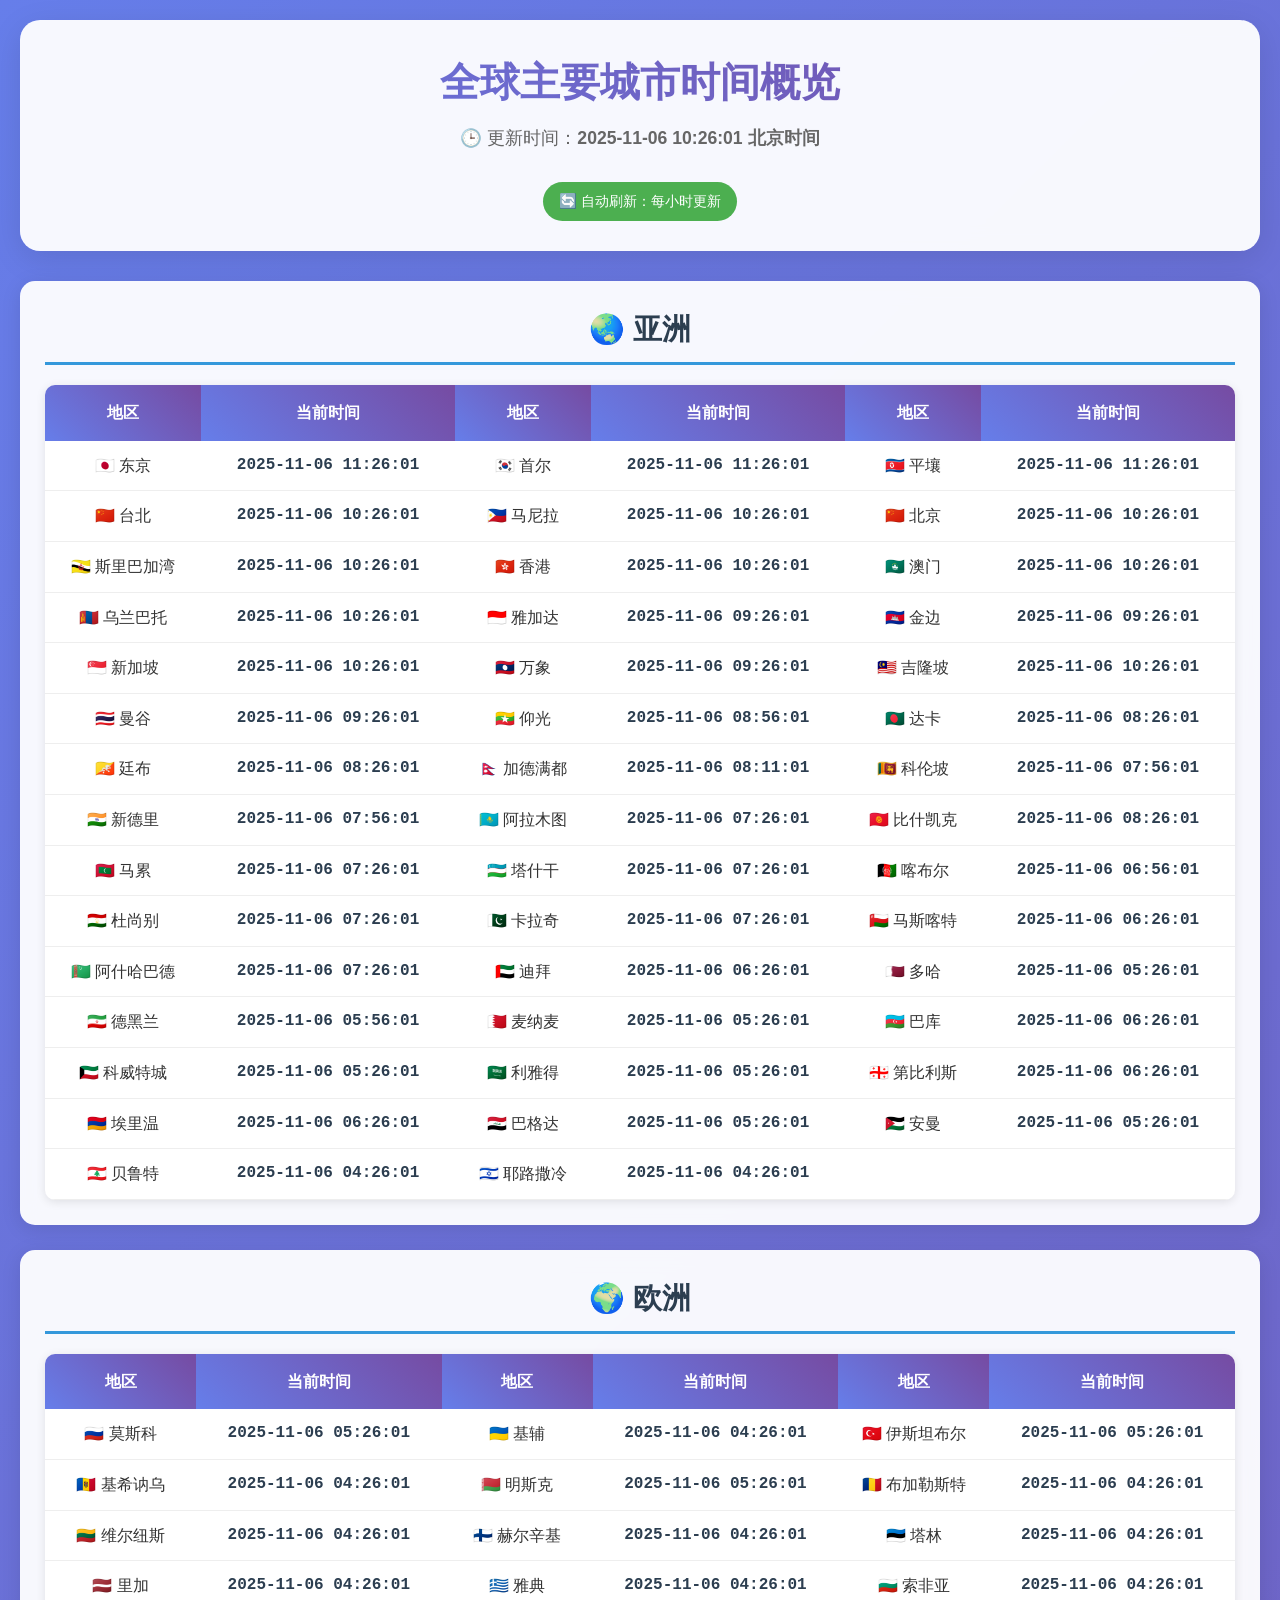
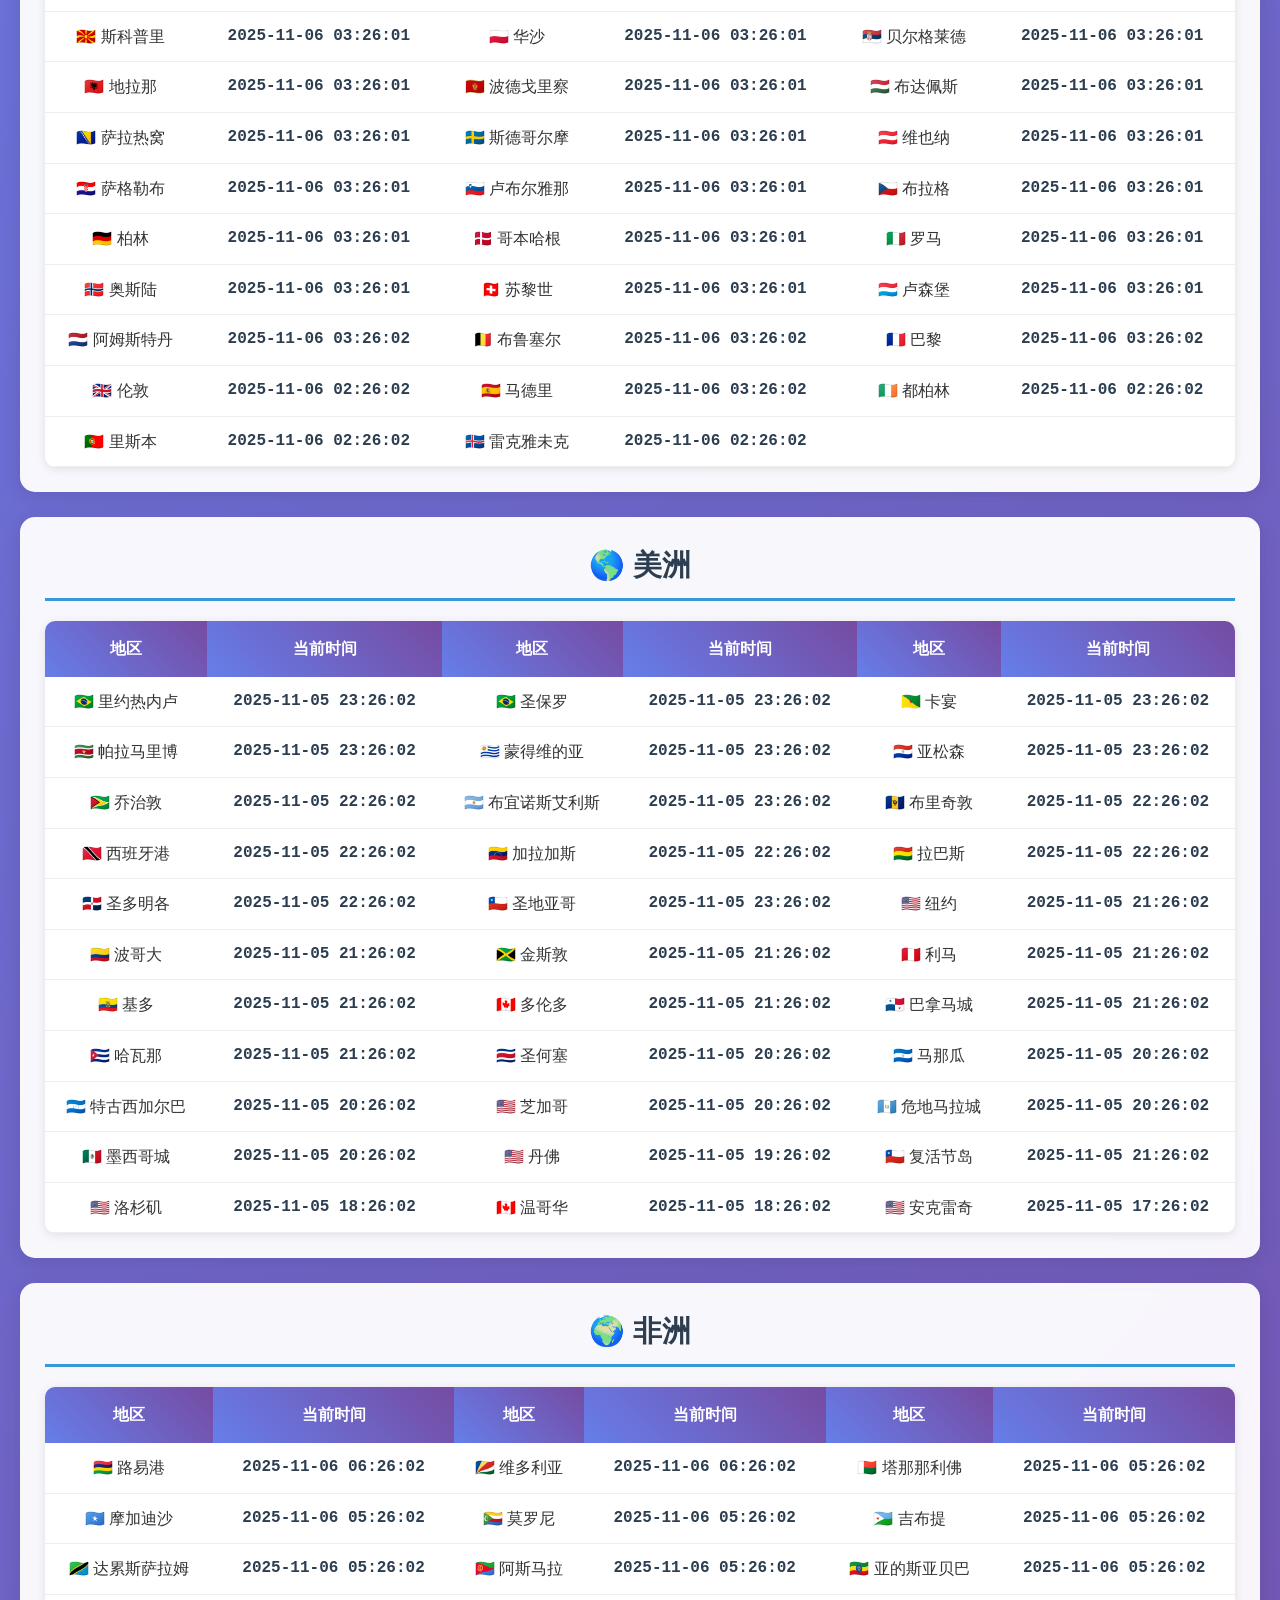
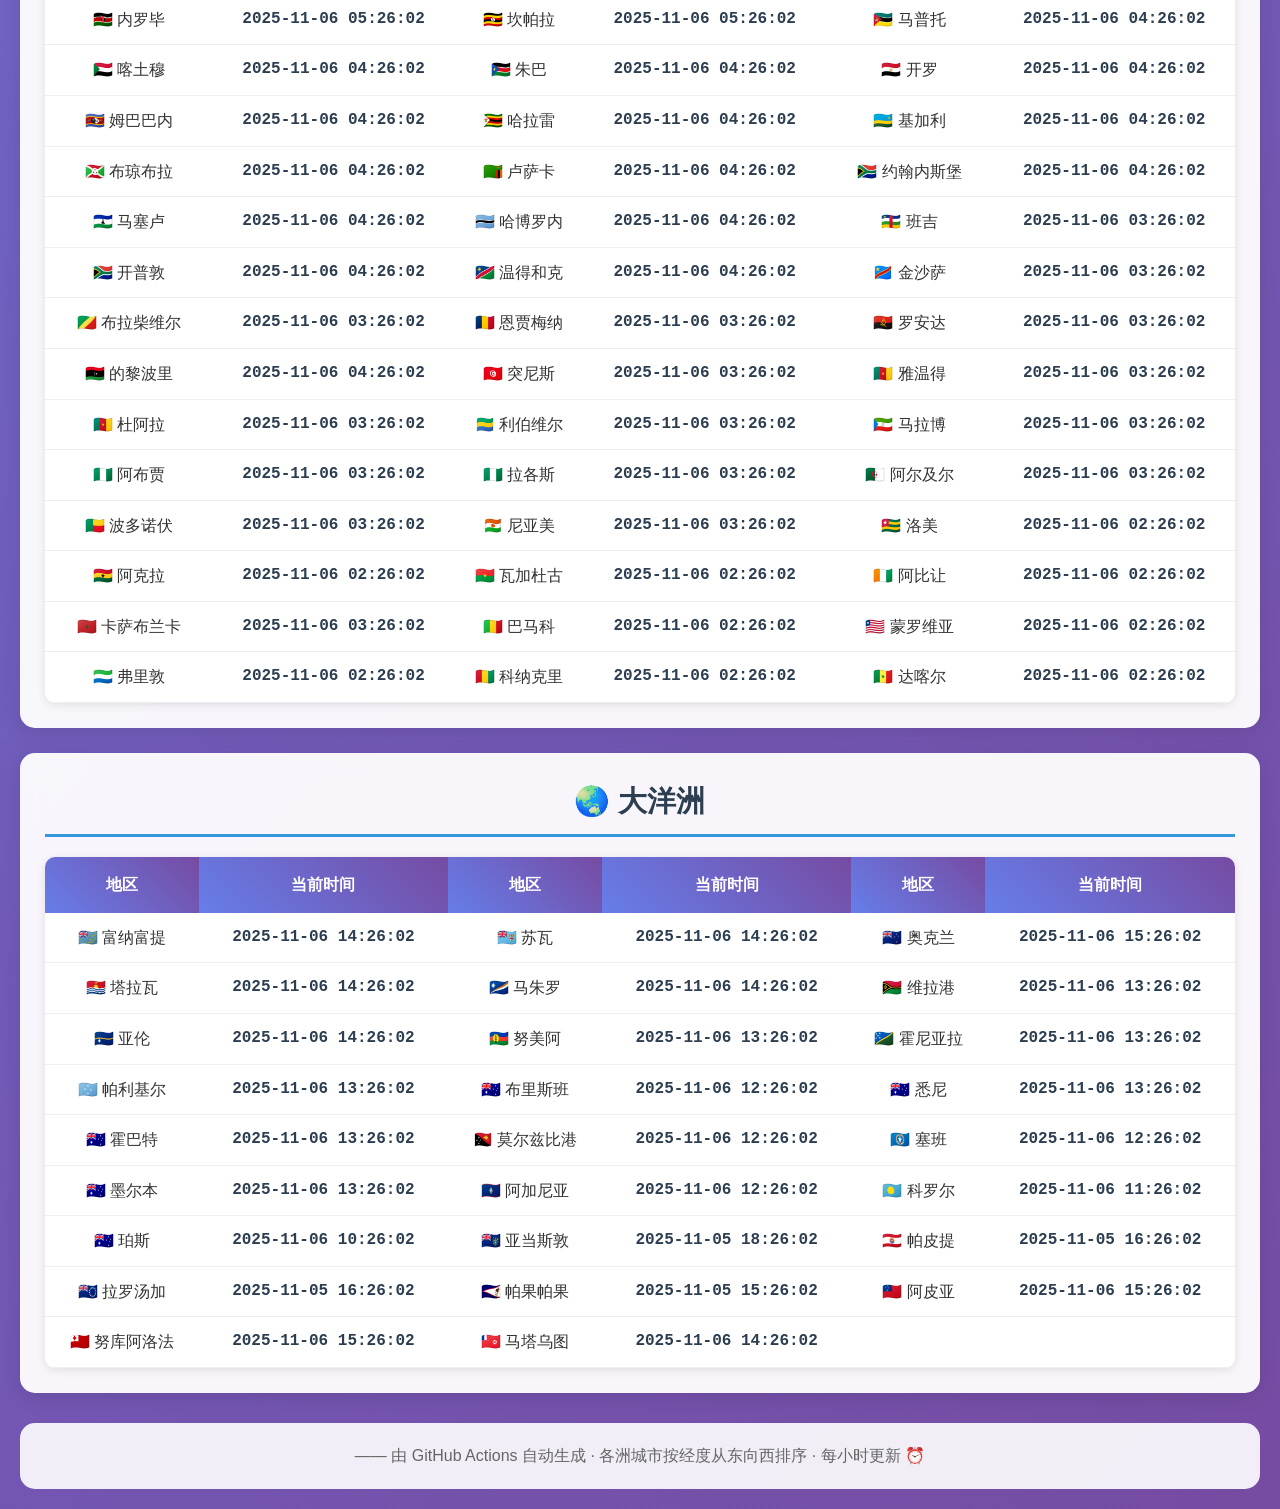
==== commit 8641ad82: "⏰ 更新时间：2025-11-06 02:26:05" ====
--- a/index.html
+++ b/index.html
@@ -35,7 +35,7 @@
   <div class="container">
     <div class="header">
       <h1>全球主要城市时间概览</h1>
-      <div class="update-time">🕒 更新时间：<strong>2025-11-06 08:41:39 北京时间</strong></div>
+      <div class="update-time">🕒 更新时间：<strong>2025-11-06 10:26:01 北京时间</strong></div>
       <div class="auto-refresh">🔄 自动刷新：每小时更新</div>
     </div>
 
@@ -60,121 +60,121 @@
         <tbody>
           <tr>
             <td>🇯🇵 东京</td>
-            <td class="time-cell">2025-11-06 09:41:39</td>
+            <td class="time-cell">2025-11-06 11:26:01</td>
             <td>🇰🇷 首尔</td>
-            <td class="time-cell">2025-11-06 09:41:39</td>
+            <td class="time-cell">2025-11-06 11:26:01</td>
             <td>🇰🇵 平壤</td>
-            <td class="time-cell">2025-11-06 09:41:39</td>
+            <td class="time-cell">2025-11-06 11:26:01</td>
           </tr>
           <tr>
             <td>🇨🇳 台北</td>
-            <td class="time-cell">2025-11-06 08:41:39</td>
+            <td class="time-cell">2025-11-06 10:26:01</td>
             <td>🇵🇭 马尼拉</td>
-            <td class="time-cell">2025-11-06 08:41:39</td>
+            <td class="time-cell">2025-11-06 10:26:01</td>
             <td>🇨🇳 北京</td>
-            <td class="time-cell">2025-11-06 08:41:39</td>
+            <td class="time-cell">2025-11-06 10:26:01</td>
           </tr>
           <tr>
             <td>🇧🇳 斯里巴加湾</td>
-            <td class="time-cell">2025-11-06 08:41:39</td>
+            <td class="time-cell">2025-11-06 10:26:01</td>
             <td>🇭🇰 香港</td>
-            <td class="time-cell">2025-11-06 08:41:39</td>
+            <td class="time-cell">2025-11-06 10:26:01</td>
             <td>🇲🇴 澳门</td>
-            <td class="time-cell">2025-11-06 08:41:39</td>
+            <td class="time-cell">2025-11-06 10:26:01</td>
           </tr>
           <tr>
             <td>🇲🇳 乌兰巴托</td>
-            <td class="time-cell">2025-11-06 08:41:39</td>
+            <td class="time-cell">2025-11-06 10:26:01</td>
             <td>🇮🇩 雅加达</td>
-            <td class="time-cell">2025-11-06 07:41:39</td>
+            <td class="time-cell">2025-11-06 09:26:01</td>
             <td>🇰🇭 金边</td>
-            <td class="time-cell">2025-11-06 07:41:39</td>
+            <td class="time-cell">2025-11-06 09:26:01</td>
           </tr>
           <tr>
             <td>🇸🇬 新加坡</td>
-            <td class="time-cell">2025-11-06 08:41:39</td>
+            <td class="time-cell">2025-11-06 10:26:01</td>
             <td>🇱🇦 万象</td>
-            <td class="time-cell">2025-11-06 07:41:39</td>
+            <td class="time-cell">2025-11-06 09:26:01</td>
             <td>🇲🇾 吉隆坡</td>
-            <td class="time-cell">2025-11-06 08:41:39</td>
+            <td class="time-cell">2025-11-06 10:26:01</td>
           </tr>
           <tr>
             <td>🇹🇭 曼谷</td>
-            <td class="time-cell">2025-11-06 07:41:39</td>
+            <td class="time-cell">2025-11-06 09:26:01</td>
             <td>🇲🇲 仰光</td>
-            <td class="time-cell">2025-11-06 07:11:39</td>
+            <td class="time-cell">2025-11-06 08:56:01</td>
             <td>🇧🇩 达卡</td>
-            <td class="time-cell">2025-11-06 06:41:39</td>
+            <td class="time-cell">2025-11-06 08:26:01</td>
           </tr>
           <tr>
             <td>🇧🇹 廷布</td>
-            <td class="time-cell">2025-11-06 06:41:39</td>
+            <td class="time-cell">2025-11-06 08:26:01</td>
             <td>🇳🇵 加德满都</td>
-            <td class="time-cell">2025-11-06 06:26:39</td>
+            <td class="time-cell">2025-11-06 08:11:01</td>
             <td>🇱🇰 科伦坡</td>
-            <td class="time-cell">2025-11-06 06:11:39</td>
+            <td class="time-cell">2025-11-06 07:56:01</td>
           </tr>
           <tr>
             <td>🇮🇳 新德里</td>
-            <td class="time-cell">2025-11-06 06:11:39</td>
+            <td class="time-cell">2025-11-06 07:56:01</td>
             <td>🇰🇿 阿拉木图</td>
-            <td class="time-cell">2025-11-06 05:41:39</td>
+            <td class="time-cell">2025-11-06 07:26:01</td>
             <td>🇰🇬 比什凯克</td>
-            <td class="time-cell">2025-11-06 06:41:39</td>
+            <td class="time-cell">2025-11-06 08:26:01</td>
           </tr>
           <tr>
             <td>🇲🇻 马累</td>
-            <td class="time-cell">2025-11-06 05:41:39</td>
+            <td class="time-cell">2025-11-06 07:26:01</td>
             <td>🇺🇿 塔什干</td>
-            <td class="time-cell">2025-11-06 05:41:39</td>
+            <td class="time-cell">2025-11-06 07:26:01</td>
             <td>🇦🇫 喀布尔</td>
-            <td class="time-cell">2025-11-06 05:11:39</td>
+            <td class="time-cell">2025-11-06 06:56:01</td>
           </tr>
           <tr>
             <td>🇹🇯 杜尚别</td>
-            <td class="time-cell">2025-11-06 05:41:39</td>
+            <td class="time-cell">2025-11-06 07:26:01</td>
             <td>🇵🇰 卡拉奇</td>
-            <td class="time-cell">2025-11-06 05:41:39</td>
+            <td class="time-cell">2025-11-06 07:26:01</td>
             <td>🇴🇲 马斯喀特</td>
-            <td class="time-cell">2025-11-06 04:41:39</td>
+            <td class="time-cell">2025-11-06 06:26:01</td>
           </tr>
           <tr>
             <td>🇹🇲 阿什哈巴德</td>
-            <td class="time-cell">2025-11-06 05:41:39</td>
+            <td class="time-cell">2025-11-06 07:26:01</td>
             <td>🇦🇪 迪拜</td>
-            <td class="time-cell">2025-11-06 04:41:39</td>
+            <td class="time-cell">2025-11-06 06:26:01</td>
             <td>🇶🇦 多哈</td>
-            <td class="time-cell">2025-11-06 03:41:39</td>
+            <td class="time-cell">2025-11-06 05:26:01</td>
           </tr>
           <tr>
             <td>🇮🇷 德黑兰</td>
-            <td class="time-cell">2025-11-06 04:11:39</td>
+            <td class="time-cell">2025-11-06 05:56:01</td>
             <td>🇧🇭 麦纳麦</td>
-            <td class="time-cell">2025-11-06 03:41:39</td>
+            <td class="time-cell">2025-11-06 05:26:01</td>
             <td>🇦🇿 巴库</td>
-            <td class="time-cell">2025-11-06 04:41:39</td>
+            <td class="time-cell">2025-11-06 06:26:01</td>
           </tr>
           <tr>
             <td>🇰🇼 科威特城</td>
-            <td class="time-cell">2025-11-06 03:41:39</td>
+            <td class="time-cell">2025-11-06 05:26:01</td>
             <td>🇸🇦 利雅得</td>
-            <td class="time-cell">2025-11-06 03:41:39</td>
+            <td class="time-cell">2025-11-06 05:26:01</td>
             <td>🇬🇪 第比利斯</td>
-            <td class="time-cell">2025-11-06 04:41:39</td>
+            <td class="time-cell">2025-11-06 06:26:01</td>
           </tr>
           <tr>
             <td>🇦🇲 埃里温</td>
-            <td class="time-cell">2025-11-06 04:41:39</td>
+            <td class="time-cell">2025-11-06 06:26:01</td>
             <td>🇮🇶 巴格达</td>
-            <td class="time-cell">2025-11-06 03:41:39</td>
+            <td class="time-cell">2025-11-06 05:26:01</td>
             <td>🇯🇴 安曼</td>
-            <td class="time-cell">2025-11-06 03:41:39</td>
+            <td class="time-cell">2025-11-06 05:26:01</td>
           </tr>
           <tr>
             <td>🇱🇧 贝鲁特</td>
-            <td class="time-cell">2025-11-06 02:41:39</td>
+            <td class="time-cell">2025-11-06 04:26:01</td>
             <td>🇮🇱 耶路撒冷</td>
-            <td class="time-cell">2025-11-06 02:41:39</td>
+            <td class="time-cell">2025-11-06 04:26:01</td>
             <td></td>
             <td></td>
           </tr>
@@ -198,105 +198,105 @@
         <tbody>
           <tr>
             <td>🇷🇺 莫斯科</td>
-            <td class="time-cell">2025-11-06 03:41:39</td>
+            <td class="time-cell">2025-11-06 05:26:01</td>
             <td>🇺🇦 基辅</td>
-            <td class="time-cell">2025-11-06 02:41:39</td>
+            <td class="time-cell">2025-11-06 04:26:01</td>
             <td>🇹🇷 伊斯坦布尔</td>
-            <td class="time-cell">2025-11-06 03:41:39</td>
+            <td class="time-cell">2025-11-06 05:26:01</td>
           </tr>
           <tr>
             <td>🇲🇩 基希讷乌</td>
-            <td class="time-cell">2025-11-06 02:41:39</td>
+            <td class="time-cell">2025-11-06 04:26:01</td>
             <td>🇧🇾 明斯克</td>
-            <td class="time-cell">2025-11-06 03:41:39</td>
+            <td class="time-cell">2025-11-06 05:26:01</td>
             <td>🇷🇴 布加勒斯特</td>
-            <td class="time-cell">2025-11-06 02:41:39</td>
+            <td class="time-cell">2025-11-06 04:26:01</td>
           </tr>
           <tr>
             <td>🇱🇹 维尔纽斯</td>
-            <td class="time-cell">2025-11-06 02:41:39</td>
+            <td class="time-cell">2025-11-06 04:26:01</td>
             <td>🇫🇮 赫尔辛基</td>
-            <td class="time-cell">2025-11-06 02:41:39</td>
+            <td class="time-cell">2025-11-06 04:26:01</td>
             <td>🇪🇪 塔林</td>
-            <td class="time-cell">2025-11-06 02:41:39</td>
+            <td class="time-cell">2025-11-06 04:26:01</td>
           </tr>
           <tr>
             <td>🇱🇻 里加</td>
-            <td class="time-cell">2025-11-06 02:41:39</td>
+            <td class="time-cell">2025-11-06 04:26:01</td>
             <td>🇬🇷 雅典</td>
-            <td class="time-cell">2025-11-06 02:41:39</td>
+            <td class="time-cell">2025-11-06 04:26:01</td>
             <td>🇧🇬 索非亚</td>
-            <td class="time-cell">2025-11-06 02:41:39</td>
+            <td class="time-cell">2025-11-06 04:26:01</td>
           </tr>
           <tr>
             <td>🇲🇰 斯科普里</td>
-            <td class="time-cell">2025-11-06 01:41:39</td>
+            <td class="time-cell">2025-11-06 03:26:01</td>
             <td>🇵🇱 华沙</td>
-            <td class="time-cell">2025-11-06 01:41:39</td>
+            <td class="time-cell">2025-11-06 03:26:01</td>
             <td>🇷🇸 贝尔格莱德</td>
-            <td class="time-cell">2025-11-06 01:41:39</td>
+            <td class="time-cell">2025-11-06 03:26:01</td>
           </tr>
           <tr>
             <td>🇦🇱 地拉那</td>
-            <td class="time-cell">2025-11-06 01:41:39</td>
+            <td class="time-cell">2025-11-06 03:26:01</td>
             <td>🇲🇪 波德戈里察</td>
-            <td class="time-cell">2025-11-06 01:41:39</td>
+            <td class="time-cell">2025-11-06 03:26:01</td>
             <td>🇭🇺 布达佩斯</td>
-            <td class="time-cell">2025-11-06 01:41:39</td>
+            <td class="time-cell">2025-11-06 03:26:01</td>
           </tr>
           <tr>
             <td>🇧🇦 萨拉热窝</td>
-            <td class="time-cell">2025-11-06 01:41:39</td>
+            <td class="time-cell">2025-11-06 03:26:01</td>
             <td>🇸🇪 斯德哥尔摩</td>
-            <td class="time-cell">2025-11-06 01:41:39</td>
+            <td class="time-cell">2025-11-06 03:26:01</td>
             <td>🇦🇹 维也纳</td>
-            <td class="time-cell">2025-11-06 01:41:39</td>
+            <td class="time-cell">2025-11-06 03:26:01</td>
           </tr>
           <tr>
             <td>🇭🇷 萨格勒布</td>
-            <td class="time-cell">2025-11-06 01:41:39</td>
+            <td class="time-cell">2025-11-06 03:26:01</td>
             <td>🇸🇮 卢布尔雅那</td>
-            <td class="time-cell">2025-11-06 01:41:39</td>
+            <td class="time-cell">2025-11-06 03:26:01</td>
             <td>🇨🇿 布拉格</td>
-            <td class="time-cell">2025-11-06 01:41:39</td>
+            <td class="time-cell">2025-11-06 03:26:01</td>
           </tr>
           <tr>
             <td>🇩🇪 柏林</td>
-            <td class="time-cell">2025-11-06 01:41:39</td>
+            <td class="time-cell">2025-11-06 03:26:01</td>
             <td>🇩🇰 哥本哈根</td>
-            <td class="time-cell">2025-11-06 01:41:39</td>
+            <td class="time-cell">2025-11-06 03:26:01</td>
             <td>🇮🇹 罗马</td>
-            <td class="time-cell">2025-11-06 01:41:39</td>
+            <td class="time-cell">2025-11-06 03:26:01</td>
           </tr>
           <tr>
             <td>🇳🇴 奥斯陆</td>
-            <td class="time-cell">2025-11-06 01:41:39</td>
+            <td class="time-cell">2025-11-06 03:26:01</td>
             <td>🇨🇭 苏黎世</td>
-            <td class="time-cell">2025-11-06 01:41:39</td>
+            <td class="time-cell">2025-11-06 03:26:01</td>
             <td>🇱🇺 卢森堡</td>
-            <td class="time-cell">2025-11-06 01:41:39</td>
+            <td class="time-cell">2025-11-06 03:26:01</td>
           </tr>
           <tr>
             <td>🇳🇱 阿姆斯特丹</td>
-            <td class="time-cell">2025-11-06 01:41:39</td>
+            <td class="time-cell">2025-11-06 03:26:02</td>
             <td>🇧🇪 布鲁塞尔</td>
-            <td class="time-cell">2025-11-06 01:41:39</td>
+            <td class="time-cell">2025-11-06 03:26:02</td>
             <td>🇫🇷 巴黎</td>
-            <td class="time-cell">2025-11-06 01:41:39</td>
+            <td class="time-cell">2025-11-06 03:26:02</td>
           </tr>
           <tr>
             <td>🇬🇧 伦敦</td>
-            <td class="time-cell">2025-11-06 00:41:39</td>
+            <td class="time-cell">2025-11-06 02:26:02</td>
             <td>🇪🇸 马德里</td>
-            <td class="time-cell">2025-11-06 01:41:39</td>
+            <td class="time-cell">2025-11-06 03:26:02</td>
             <td>🇮🇪 都柏林</td>
-            <td class="time-cell">2025-11-06 00:41:39</td>
+            <td class="time-cell">2025-11-06 02:26:02</td>
           </tr>
           <tr>
             <td>🇵🇹 里斯本</td>
-            <td class="time-cell">2025-11-06 00:41:39</td>
+            <td class="time-cell">2025-11-06 02:26:02</td>
             <td>🇮🇸 雷克雅未克</td>
-            <td class="time-cell">2025-11-06 00:41:39</td>
+            <td class="time-cell">2025-11-06 02:26:02</td>
             <td></td>
             <td></td>
           </tr>
@@ -320,91 +320,91 @@
         <tbody>
           <tr>
             <td>🇧🇷 里约热内卢</td>
-            <td class="time-cell">2025-11-05 21:41:39</td>
+            <td class="time-cell">2025-11-05 23:26:02</td>
             <td>🇧🇷 圣保罗</td>
-            <td class="time-cell">2025-11-05 21:41:39</td>
+            <td class="time-cell">2025-11-05 23:26:02</td>
             <td>🇬🇫 卡宴</td>
-            <td class="time-cell">2025-11-05 21:41:39</td>
+            <td class="time-cell">2025-11-05 23:26:02</td>
           </tr>
           <tr>
             <td>🇸🇷 帕拉马里博</td>
-            <td class="time-cell">2025-11-05 21:41:39</td>
+            <td class="time-cell">2025-11-05 23:26:02</td>
             <td>🇺🇾 蒙得维的亚</td>
-            <td class="time-cell">2025-11-05 21:41:39</td>
+            <td class="time-cell">2025-11-05 23:26:02</td>
             <td>🇵🇾 亚松森</td>
-            <td class="time-cell">2025-11-05 21:41:39</td>
+            <td class="time-cell">2025-11-05 23:26:02</td>
           </tr>
           <tr>
             <td>🇬🇾 乔治敦</td>
-            <td class="time-cell">2025-11-05 20:41:39</td>
+            <td class="time-cell">2025-11-05 22:26:02</td>
             <td>🇦🇷 布宜诺斯艾利斯</td>
-            <td class="time-cell">2025-11-05 21:41:39</td>
+            <td class="time-cell">2025-11-05 23:26:02</td>
             <td>🇧🇧 布里奇敦</td>
-            <td class="time-cell">2025-11-05 20:41:39</td>
+            <td class="time-cell">2025-11-05 22:26:02</td>
           </tr>
           <tr>
             <td>🇹🇹 西班牙港</td>
-            <td class="time-cell">2025-11-05 20:41:39</td>
+            <td class="time-cell">2025-11-05 22:26:02</td>
             <td>🇻🇪 加拉加斯</td>
-            <td class="time-cell">2025-11-05 20:41:39</td>
+            <td class="time-cell">2025-11-05 22:26:02</td>
             <td>🇧🇴 拉巴斯</td>
-            <td class="time-cell">2025-11-05 20:41:39</td>
+            <td class="time-cell">2025-11-05 22:26:02</td>
           </tr>
           <tr>
             <td>🇩🇴 圣多明各</td>
-            <td class="time-cell">2025-11-05 20:41:39</td>
+            <td class="time-cell">2025-11-05 22:26:02</td>
             <td>🇨🇱 圣地亚哥</td>
-            <td class="time-cell">2025-11-05 21:41:39</td>
+            <td class="time-cell">2025-11-05 23:26:02</td>
             <td>🇺🇸 纽约</td>
-            <td class="time-cell">2025-11-05 19:41:39</td>
+            <td class="time-cell">2025-11-05 21:26:02</td>
           </tr>
           <tr>
             <td>🇨🇴 波哥大</td>
-            <td class="time-cell">2025-11-05 19:41:39</td>
+            <td class="time-cell">2025-11-05 21:26:02</td>
             <td>🇯🇲 金斯敦</td>
-            <td class="time-cell">2025-11-05 19:41:39</td>
+            <td class="time-cell">2025-11-05 21:26:02</td>
             <td>🇵🇪 利马</td>
-            <td class="time-cell">2025-11-05 19:41:39</td>
+            <td class="time-cell">2025-11-05 21:26:02</td>
           </tr>
           <tr>
             <td>🇪🇨 基多</td>
-            <td class="time-cell">2025-11-05 19:41:39</td>
+            <td class="time-cell">2025-11-05 21:26:02</td>
             <td>🇨🇦 多伦多</td>
-            <td class="time-cell">2025-11-05 19:41:39</td>
+            <td class="time-cell">2025-11-05 21:26:02</td>
             <td>🇵🇦 巴拿马城</td>
-            <td class="time-cell">2025-11-05 19:41:39</td>
+            <td class="time-cell">2025-11-05 21:26:02</td>
           </tr>
           <tr>
             <td>🇨🇺 哈瓦那</td>
-            <td class="time-cell">2025-11-05 19:41:39</td>
+            <td class="time-cell">2025-11-05 21:26:02</td>
             <td>🇨🇷 圣何塞</td>
-            <td class="time-cell">2025-11-05 18:41:39</td>
+            <td class="time-cell">2025-11-05 20:26:02</td>
             <td>🇳🇮 马那瓜</td>
-            <td class="time-cell">2025-11-05 18:41:39</td>
+            <td class="time-cell">2025-11-05 20:26:02</td>
           </tr>
           <tr>
             <td>🇭🇳 特古西加尔巴</td>
-            <td class="time-cell">2025-11-05 18:41:39</td>
+            <td class="time-cell">2025-11-05 20:26:02</td>
             <td>🇺🇸 芝加哥</td>
-            <td class="time-cell">2025-11-05 18:41:39</td>
+            <td class="time-cell">2025-11-05 20:26:02</td>
             <td>🇬🇹 危地马拉城</td>
-            <td class="time-cell">2025-11-05 18:41:39</td>
+            <td class="time-cell">2025-11-05 20:26:02</td>
           </tr>
           <tr>
             <td>🇲🇽 墨西哥城</td>
-            <td class="time-cell">2025-11-05 18:41:39</td>
+            <td class="time-cell">2025-11-05 20:26:02</td>
             <td>🇺🇸 丹佛</td>
-            <td class="time-cell">2025-11-05 17:41:39</td>
+            <td class="time-cell">2025-11-05 19:26:02</td>
             <td>🇨🇱 复活节岛</td>
-            <td class="time-cell">2025-11-05 19:41:39</td>
+            <td class="time-cell">2025-11-05 21:26:02</td>
           </tr>
           <tr>
             <td>🇺🇸 洛杉矶</td>
-            <td class="time-cell">2025-11-05 16:41:39</td>
+            <td class="time-cell">2025-11-05 18:26:02</td>
             <td>🇨🇦 温哥华</td>
-            <td class="time-cell">2025-11-05 16:41:39</td>
+            <td class="time-cell">2025-11-05 18:26:02</td>
             <td>🇺🇸 安克雷奇</td>
-            <td class="time-cell">2025-11-05 15:41:39</td>
+            <td class="time-cell">2025-11-05 17:26:02</td>
           </tr>
         </tbody>
       </table>
@@ -426,139 +426,139 @@
         <tbody>
           <tr>
             <td>🇲🇺 路易港</td>
-            <td class="time-cell">2025-11-06 04:41:39</td>
+            <td class="time-cell">2025-11-06 06:26:02</td>
             <td>🇸🇨 维多利亚</td>
-            <td class="time-cell">2025-11-06 04:41:39</td>
+            <td class="time-cell">2025-11-06 06:26:02</td>
             <td>🇲🇬 塔那那利佛</td>
-            <td class="time-cell">2025-11-06 03:41:39</td>
+            <td class="time-cell">2025-11-06 05:26:02</td>
           </tr>
           <tr>
             <td>🇸🇴 摩加迪沙</td>
-            <td class="time-cell">2025-11-06 03:41:39</td>
+            <td class="time-cell">2025-11-06 05:26:02</td>
             <td>🇰🇲 莫罗尼</td>
-            <td class="time-cell">2025-11-06 03:41:39</td>
+            <td class="time-cell">2025-11-06 05:26:02</td>
             <td>🇩🇯 吉布提</td>
-            <td class="time-cell">2025-11-06 03:41:39</td>
+            <td class="time-cell">2025-11-06 05:26:02</td>
           </tr>
           <tr>
             <td>🇹🇿 达累斯萨拉姆</td>
-            <td class="time-cell">2025-11-06 03:41:39</td>
+            <td class="time-cell">2025-11-06 05:26:02</td>
             <td>🇪🇷 阿斯马拉</td>
-            <td class="time-cell">2025-11-06 03:41:39</td>
+            <td class="time-cell">2025-11-06 05:26:02</td>
             <td>🇪🇹 亚的斯亚贝巴</td>
-            <td class="time-cell">2025-11-06 03:41:39</td>
+            <td class="time-cell">2025-11-06 05:26:02</td>
           </tr>
           <tr>
             <td>🇰🇪 内罗毕</td>
-            <td class="time-cell">2025-11-06 03:41:39</td>
+            <td class="time-cell">2025-11-06 05:26:02</td>
             <td>🇺🇬 坎帕拉</td>
-            <td class="time-cell">2025-11-06 03:41:39</td>
+            <td class="time-cell">2025-11-06 05:26:02</td>
             <td>🇲🇿 马普托</td>
-            <td class="time-cell">2025-11-06 02:41:39</td>
+            <td class="time-cell">2025-11-06 04:26:02</td>
           </tr>
           <tr>
             <td>🇸🇩 喀土穆</td>
-            <td class="time-cell">2025-11-06 02:41:39</td>
+            <td class="time-cell">2025-11-06 04:26:02</td>
             <td>🇸🇸 朱巴</td>
-            <td class="time-cell">2025-11-06 02:41:39</td>
+            <td class="time-cell">2025-11-06 04:26:02</td>
             <td>🇪🇬 开罗</td>
-            <td class="time-cell">2025-11-06 02:41:39</td>
+            <td class="time-cell">2025-11-06 04:26:02</td>
           </tr>
           <tr>
             <td>🇸🇿 姆巴巴内</td>
-            <td class="time-cell">2025-11-06 02:41:39</td>
+            <td class="time-cell">2025-11-06 04:26:02</td>
             <td>🇿🇼 哈拉雷</td>
-            <td class="time-cell">2025-11-06 02:41:39</td>
+            <td class="time-cell">2025-11-06 04:26:02</td>
             <td>🇷🇼 基加利</td>
-            <td class="time-cell">2025-11-06 02:41:39</td>
+            <td class="time-cell">2025-11-06 04:26:02</td>
           </tr>
           <tr>
             <td>🇧🇮 布琼布拉</td>
-            <td class="time-cell">2025-11-06 02:41:39</td>
+            <td class="time-cell">2025-11-06 04:26:02</td>
             <td>🇿🇲 卢萨卡</td>
-            <td class="time-cell">2025-11-06 02:41:39</td>
+            <td class="time-cell">2025-11-06 04:26:02</td>
             <td>🇿🇦 约翰内斯堡</td>
-            <td class="time-cell">2025-11-06 02:41:39</td>
+            <td class="time-cell">2025-11-06 04:26:02</td>
           </tr>
           <tr>
             <td>🇱🇸 马塞卢</td>
-            <td class="time-cell">2025-11-06 02:41:39</td>
+            <td class="time-cell">2025-11-06 04:26:02</td>
             <td>🇧🇼 哈博罗内</td>
-            <td class="time-cell">2025-11-06 02:41:39</td>
+            <td class="time-cell">2025-11-06 04:26:02</td>
             <td>🇨🇫 班吉</td>
-            <td class="time-cell">2025-11-06 01:41:39</td>
+            <td class="time-cell">2025-11-06 03:26:02</td>
           </tr>
           <tr>
             <td>🇿🇦 开普敦</td>
-            <td class="time-cell">2025-11-06 02:41:39</td>
+            <td class="time-cell">2025-11-06 04:26:02</td>
             <td>🇳🇦 温得和克</td>
-            <td class="time-cell">2025-11-06 02:41:39</td>
+            <td class="time-cell">2025-11-06 04:26:02</td>
             <td>🇨🇩 金沙萨</td>
-            <td class="time-cell">2025-11-06 01:41:39</td>
+            <td class="time-cell">2025-11-06 03:26:02</td>
           </tr>
           <tr>
             <td>🇨🇬 布拉柴维尔</td>
-            <td class="time-cell">2025-11-06 01:41:39</td>
+            <td class="time-cell">2025-11-06 03:26:02</td>
             <td>🇹🇩 恩贾梅纳</td>
-            <td class="time-cell">2025-11-06 01:41:39</td>
+            <td class="time-cell">2025-11-06 03:26:02</td>
             <td>🇦🇴 罗安达</td>
-            <td class="time-cell">2025-11-06 01:41:39</td>
+            <td class="time-cell">2025-11-06 03:26:02</td>
           </tr>
           <tr>
             <td>🇱🇾 的黎波里</td>
-            <td class="time-cell">2025-11-06 02:41:39</td>
+            <td class="time-cell">2025-11-06 04:26:02</td>
             <td>🇹🇳 突尼斯</td>
-            <td class="time-cell">2025-11-06 01:41:39</td>
+            <td class="time-cell">2025-11-06 03:26:02</td>
             <td>🇨🇲 雅温得</td>
-            <td class="time-cell">2025-11-06 01:41:39</td>
+            <td class="time-cell">2025-11-06 03:26:02</td>
           </tr>
           <tr>
             <td>🇨🇲 杜阿拉</td>
-            <td class="time-cell">2025-11-06 01:41:39</td>
+            <td class="time-cell">2025-11-06 03:26:02</td>
             <td>🇬🇦 利伯维尔</td>
-            <td class="time-cell">2025-11-06 01:41:39</td>
+            <td class="time-cell">2025-11-06 03:26:02</td>
             <td>🇬🇶 马拉博</td>
-            <td class="time-cell">2025-11-06 01:41:39</td>
+            <td class="time-cell">2025-11-06 03:26:02</td>
           </tr>
           <tr>
             <td>🇳🇬 阿布贾</td>
-            <td class="time-cell">2025-11-06 01:41:39</td>
+            <td class="time-cell">2025-11-06 03:26:02</td>
             <td>🇳🇬 拉各斯</td>
-            <td class="time-cell">2025-11-06 01:41:39</td>
+            <td class="time-cell">2025-11-06 03:26:02</td>
             <td>🇩🇿 阿尔及尔</td>
-            <td class="time-cell">2025-11-06 01:41:39</td>
+            <td class="time-cell">2025-11-06 03:26:02</td>
           </tr>
           <tr>
             <td>🇧🇯 波多诺伏</td>
-            <td class="time-cell">2025-11-06 01:41:39</td>
+            <td class="time-cell">2025-11-06 03:26:02</td>
             <td>🇳🇪 尼亚美</td>
-            <td class="time-cell">2025-11-06 01:41:39</td>
+            <td class="time-cell">2025-11-06 03:26:02</td>
             <td>🇹🇬 洛美</td>
-            <td class="time-cell">2025-11-06 00:41:39</td>
+            <td class="time-cell">2025-11-06 02:26:02</td>
           </tr>
           <tr>
             <td>🇬🇭 阿克拉</td>
-            <td class="time-cell">2025-11-06 00:41:39</td>
+            <td class="time-cell">2025-11-06 02:26:02</td>
             <td>🇧🇫 瓦加杜古</td>
-            <td class="time-cell">2025-11-06 00:41:39</td>
+            <td class="time-cell">2025-11-06 02:26:02</td>
             <td>🇨🇮 阿比让</td>
-            <td class="time-cell">2025-11-06 00:41:39</td>
+            <td class="time-cell">2025-11-06 02:26:02</td>
           </tr>
           <tr>
             <td>🇲🇦 卡萨布兰卡</td>
-            <td class="time-cell">2025-11-06 01:41:39</td>
+            <td class="time-cell">2025-11-06 03:26:02</td>
             <td>🇲🇱 巴马科</td>
-            <td class="time-cell">2025-11-06 00:41:39</td>
+            <td class="time-cell">2025-11-06 02:26:02</td>
             <td>🇱🇷 蒙罗维亚</td>
-            <td class="time-cell">2025-11-06 00:41:39</td>
+            <td class="time-cell">2025-11-06 02:26:02</td>
           </tr>
           <tr>
             <td>🇸🇱 弗里敦</td>
-            <td class="time-cell">2025-11-06 00:41:39</td>
+            <td class="time-cell">2025-11-06 02:26:02</td>
             <td>🇬🇳 科纳克里</td>
-            <td class="time-cell">2025-11-06 00:41:39</td>
+            <td class="time-cell">2025-11-06 02:26:02</td>
             <td>🇸🇳 达喀尔</td>
-            <td class="time-cell">2025-11-06 00:41:39</td>
+            <td class="time-cell">2025-11-06 02:26:02</td>
           </tr>
         </tbody>
       </table>
@@ -580,73 +580,73 @@
         <tbody>
           <tr>
             <td>🇹🇻 富纳富提</td>
-            <td class="time-cell">2025-11-06 12:41:39</td>
+            <td class="time-cell">2025-11-06 14:26:02</td>
             <td>🇫🇯 苏瓦</td>
-            <td class="time-cell">2025-11-06 12:41:39</td>
+            <td class="time-cell">2025-11-06 14:26:02</td>
             <td>🇳🇿 奥克兰</td>
-            <td class="time-cell">2025-11-06 13:41:39</td>
+            <td class="time-cell">2025-11-06 15:26:02</td>
           </tr>
           <tr>
             <td>🇰🇮 塔拉瓦</td>
-            <td class="time-cell">2025-11-06 12:41:39</td>
+            <td class="time-cell">2025-11-06 14:26:02</td>
             <td>🇲🇭 马朱罗</td>
-            <td class="time-cell">2025-11-06 12:41:39</td>
+            <td class="time-cell">2025-11-06 14:26:02</td>
             <td>🇻🇺 维拉港</td>
-            <td class="time-cell">2025-11-06 11:41:39</td>
+            <td class="time-cell">2025-11-06 13:26:02</td>
           </tr>
           <tr>
             <td>🇳🇷 亚伦</td>
-            <td class="time-cell">2025-11-06 12:41:39</td>
+            <td class="time-cell">2025-11-06 14:26:02</td>
             <td>🇳🇨 努美阿</td>
-            <td class="time-cell">2025-11-06 11:41:39</td>
+            <td class="time-cell">2025-11-06 13:26:02</td>
             <td>🇸🇧 霍尼亚拉</td>
-            <td class="time-cell">2025-11-06 11:41:39</td>
+            <td class="time-cell">2025-11-06 13:26:02</td>
           </tr>
           <tr>
             <td>🇫🇲 帕利基尔</td>
-            <td class="time-cell">2025-11-06 11:41:39</td>
+            <td class="time-cell">2025-11-06 13:26:02</td>
             <td>🇦🇺 布里斯班</td>
-            <td class="time-cell">2025-11-06 10:41:39</td>
+            <td class="time-cell">2025-11-06 12:26:02</td>
             <td>🇦🇺 悉尼</td>
-            <td class="time-cell">2025-11-06 11:41:39</td>
+            <td class="time-cell">2025-11-06 13:26:02</td>
           </tr>
           <tr>
             <td>🇦🇺 霍巴特</td>
-            <td class="time-cell">2025-11-06 11:41:39</td>
+            <td class="time-cell">2025-11-06 13:26:02</td>
             <td>🇵🇬 莫尔兹比港</td>
-            <td class="time-cell">2025-11-06 10:41:39</td>
+            <td class="time-cell">2025-11-06 12:26:02</td>
             <td>🇲🇵 塞班</td>
-            <td class="time-cell">2025-11-06 10:41:39</td>
+            <td class="time-cell">2025-11-06 12:26:02</td>
           </tr>
           <tr>
             <td>🇦🇺 墨尔本</td>
-            <td class="time-cell">2025-11-06 11:41:39</td>
+            <td class="time-cell">2025-11-06 13:26:02</td>
             <td>🇬🇺 阿加尼亚</td>
-            <td class="time-cell">2025-11-06 10:41:39</td>
+            <td class="time-cell">2025-11-06 12:26:02</td>
             <td>🇵🇼 科罗尔</td>
-            <td class="time-cell">2025-11-06 09:41:39</td>
+            <td class="time-cell">2025-11-06 11:26:02</td>
           </tr>
           <tr>
             <td>🇦🇺 珀斯</td>
-            <td class="time-cell">2025-11-06 08:41:39</td>
+            <td class="time-cell">2025-11-06 10:26:02</td>
             <td>🇵🇳 亚当斯敦</td>
-            <td class="time-cell">2025-11-05 16:41:39</td>
+            <td class="time-cell">2025-11-05 18:26:02</td>
             <td>🇵🇫 帕皮提</td>
-            <td class="time-cell">2025-11-05 14:41:39</td>
+            <td class="time-cell">2025-11-05 16:26:02</td>
           </tr>
           <tr>
             <td>🇨🇰 拉罗汤加</td>
-            <td class="time-cell">2025-11-05 14:41:39</td>
+            <td class="time-cell">2025-11-05 16:26:02</td>
             <td>🇦🇸 帕果帕果</td>
-            <td class="time-cell">2025-11-05 13:41:39</td>
+            <td class="time-cell">2025-11-05 15:26:02</td>
             <td>🇼🇸 阿皮亚</td>
-            <td class="time-cell">2025-11-06 13:41:39</td>
+            <td class="time-cell">2025-11-06 15:26:02</td>
           </tr>
           <tr>
             <td>🇹🇴 努库阿洛法</td>
-            <td class="time-cell">2025-11-06 13:41:39</td>
+            <td class="time-cell">2025-11-06 15:26:02</td>
             <td>🇼🇫 马塔乌图</td>
-            <td class="time-cell">2025-11-06 12:41:40</td>
+            <td class="time-cell">2025-11-06 14:26:02</td>
             <td></td>
             <td></td>
           </tr>
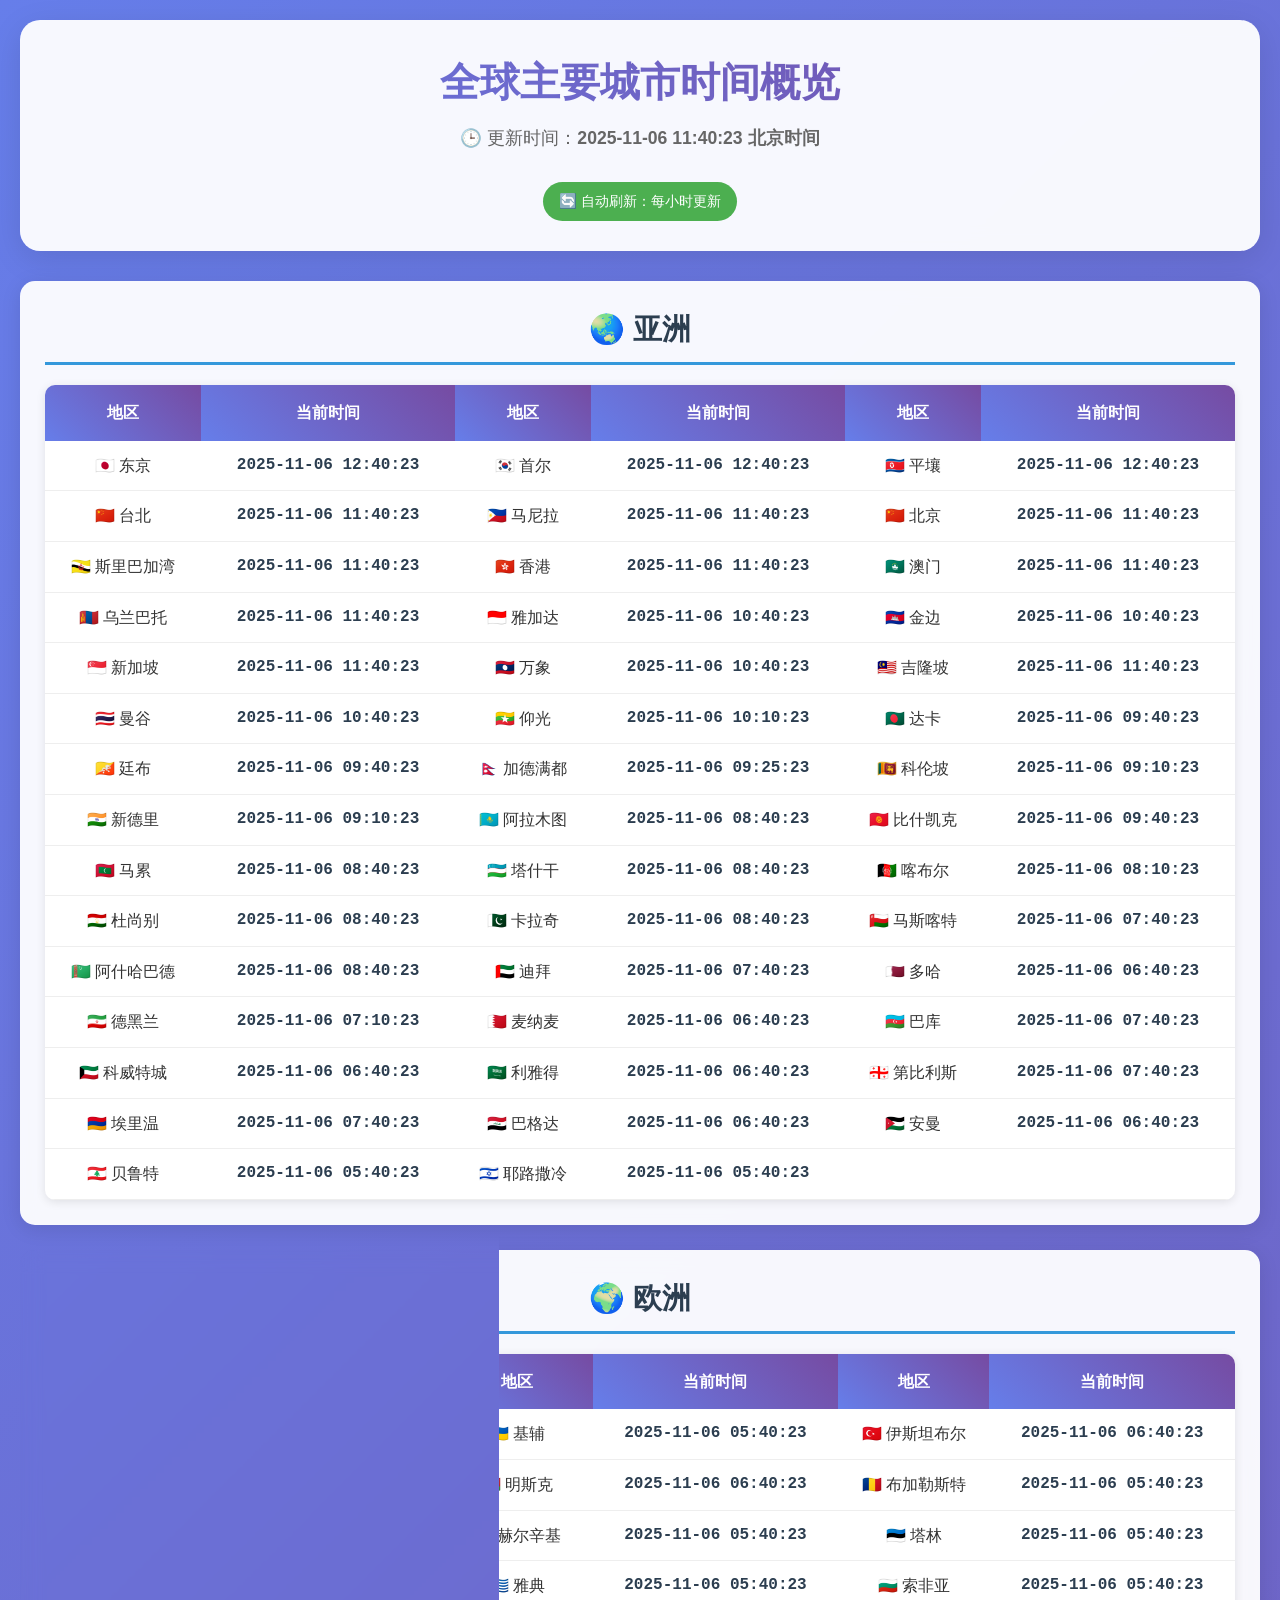
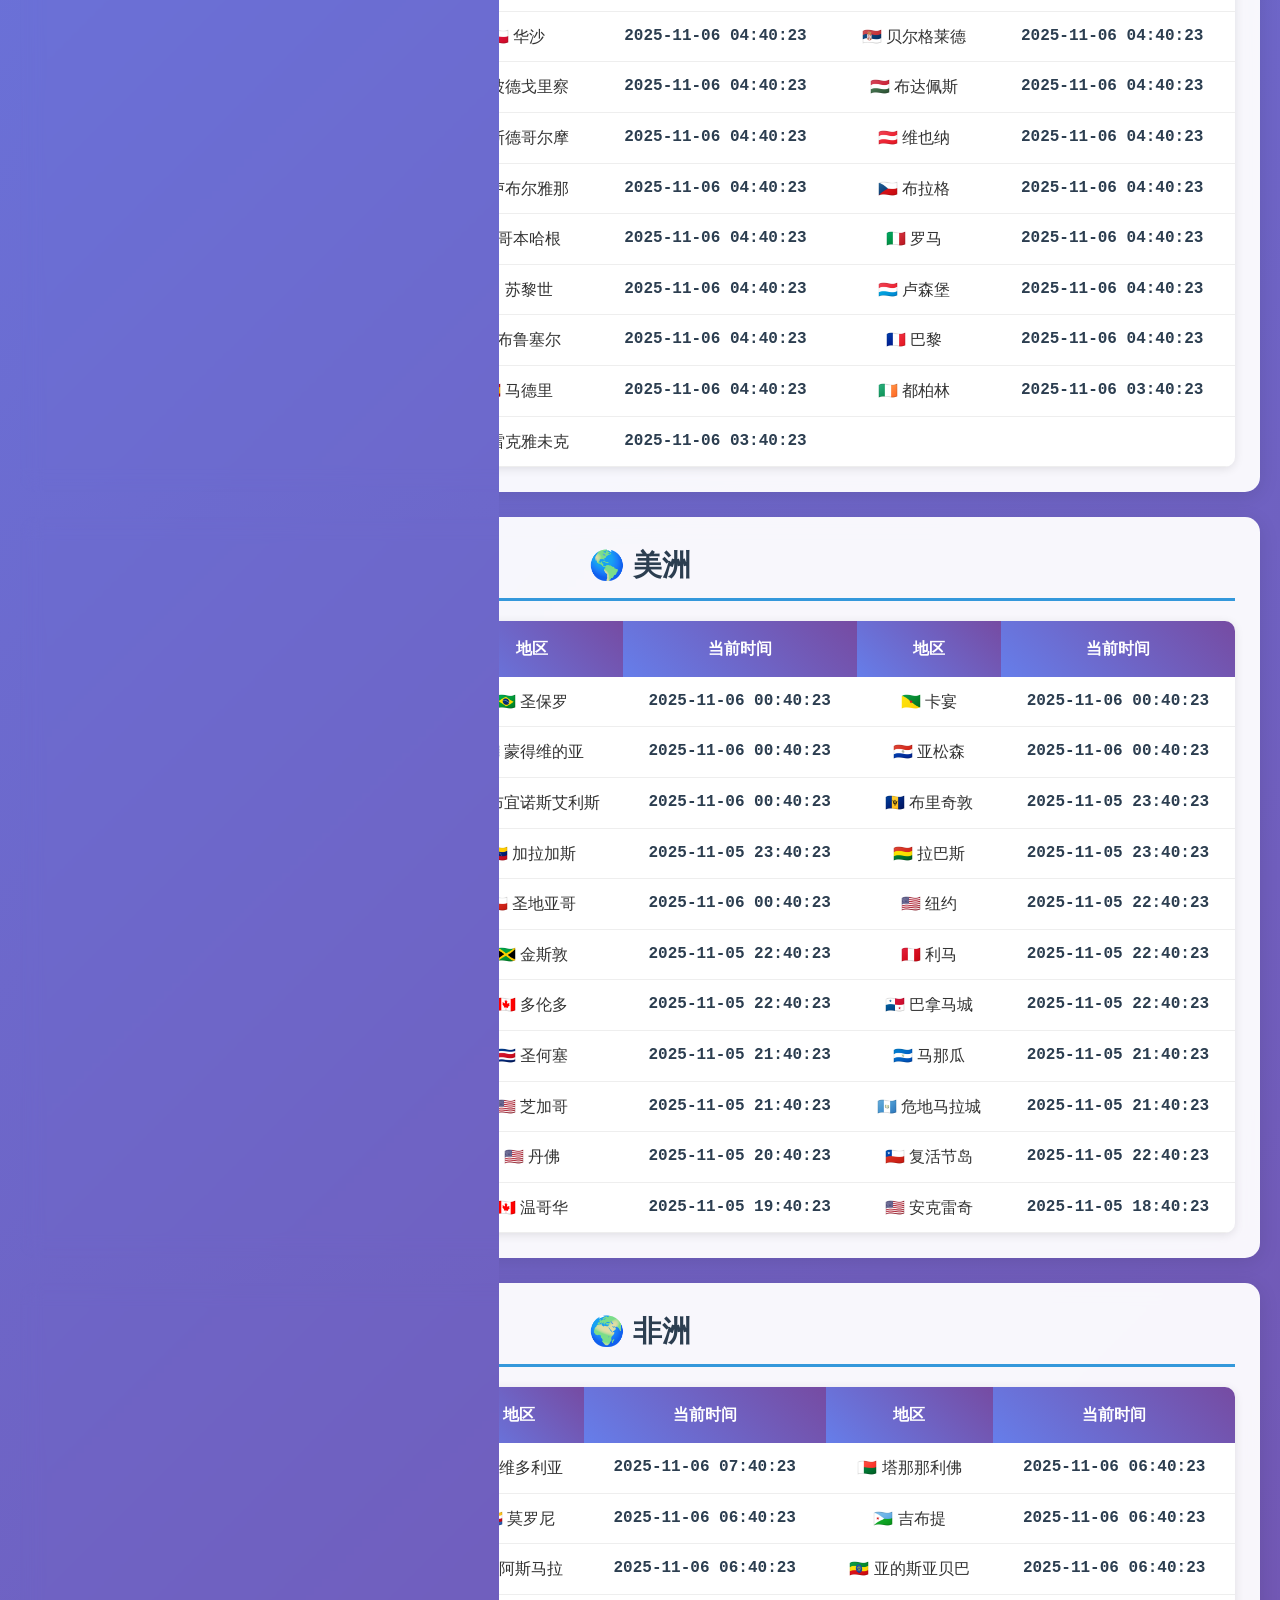
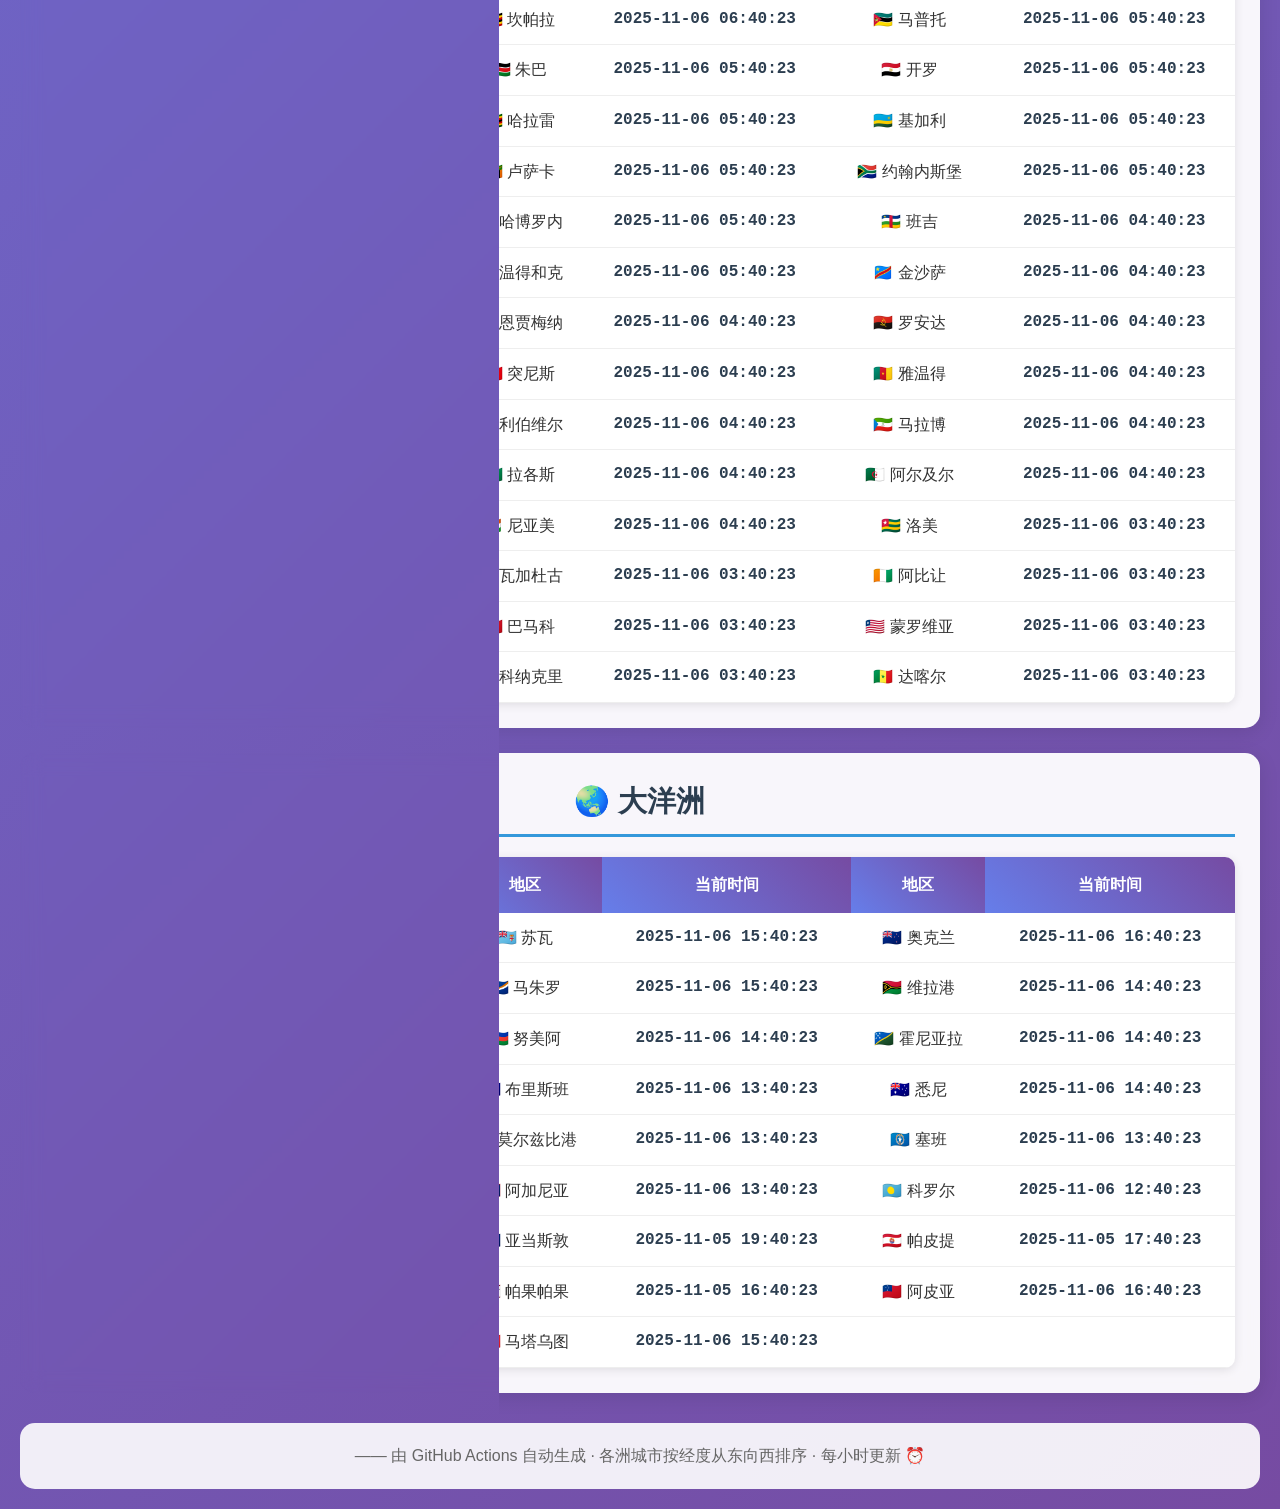
==== commit 7ff2c2ec: "⏰ 更新时间：2025-11-06 03:40:25" ====
--- a/index.html
+++ b/index.html
@@ -35,7 +35,7 @@
   <div class="container">
     <div class="header">
       <h1>全球主要城市时间概览</h1>
-      <div class="update-time">🕒 更新时间：<strong>2025-11-06 10:26:01 北京时间</strong></div>
+      <div class="update-time">🕒 更新时间：<strong>2025-11-06 11:40:23 北京时间</strong></div>
       <div class="auto-refresh">🔄 自动刷新：每小时更新</div>
     </div>
 
@@ -60,121 +60,121 @@
         <tbody>
           <tr>
             <td>🇯🇵 东京</td>
-            <td class="time-cell">2025-11-06 11:26:01</td>
+            <td class="time-cell">2025-11-06 12:40:23</td>
             <td>🇰🇷 首尔</td>
-            <td class="time-cell">2025-11-06 11:26:01</td>
+            <td class="time-cell">2025-11-06 12:40:23</td>
             <td>🇰🇵 平壤</td>
-            <td class="time-cell">2025-11-06 11:26:01</td>
+            <td class="time-cell">2025-11-06 12:40:23</td>
           </tr>
           <tr>
             <td>🇨🇳 台北</td>
-            <td class="time-cell">2025-11-06 10:26:01</td>
+            <td class="time-cell">2025-11-06 11:40:23</td>
             <td>🇵🇭 马尼拉</td>
-            <td class="time-cell">2025-11-06 10:26:01</td>
+            <td class="time-cell">2025-11-06 11:40:23</td>
             <td>🇨🇳 北京</td>
-            <td class="time-cell">2025-11-06 10:26:01</td>
+            <td class="time-cell">2025-11-06 11:40:23</td>
           </tr>
           <tr>
             <td>🇧🇳 斯里巴加湾</td>
-            <td class="time-cell">2025-11-06 10:26:01</td>
+            <td class="time-cell">2025-11-06 11:40:23</td>
             <td>🇭🇰 香港</td>
-            <td class="time-cell">2025-11-06 10:26:01</td>
+            <td class="time-cell">2025-11-06 11:40:23</td>
             <td>🇲🇴 澳门</td>
-            <td class="time-cell">2025-11-06 10:26:01</td>
+            <td class="time-cell">2025-11-06 11:40:23</td>
           </tr>
           <tr>
             <td>🇲🇳 乌兰巴托</td>
-            <td class="time-cell">2025-11-06 10:26:01</td>
+            <td class="time-cell">2025-11-06 11:40:23</td>
             <td>🇮🇩 雅加达</td>
-            <td class="time-cell">2025-11-06 09:26:01</td>
+            <td class="time-cell">2025-11-06 10:40:23</td>
             <td>🇰🇭 金边</td>
-            <td class="time-cell">2025-11-06 09:26:01</td>
+            <td class="time-cell">2025-11-06 10:40:23</td>
           </tr>
           <tr>
             <td>🇸🇬 新加坡</td>
-            <td class="time-cell">2025-11-06 10:26:01</td>
+            <td class="time-cell">2025-11-06 11:40:23</td>
             <td>🇱🇦 万象</td>
-            <td class="time-cell">2025-11-06 09:26:01</td>
+            <td class="time-cell">2025-11-06 10:40:23</td>
             <td>🇲🇾 吉隆坡</td>
-            <td class="time-cell">2025-11-06 10:26:01</td>
+            <td class="time-cell">2025-11-06 11:40:23</td>
           </tr>
           <tr>
             <td>🇹🇭 曼谷</td>
-            <td class="time-cell">2025-11-06 09:26:01</td>
+            <td class="time-cell">2025-11-06 10:40:23</td>
             <td>🇲🇲 仰光</td>
-            <td class="time-cell">2025-11-06 08:56:01</td>
+            <td class="time-cell">2025-11-06 10:10:23</td>
             <td>🇧🇩 达卡</td>
-            <td class="time-cell">2025-11-06 08:26:01</td>
+            <td class="time-cell">2025-11-06 09:40:23</td>
           </tr>
           <tr>
             <td>🇧🇹 廷布</td>
-            <td class="time-cell">2025-11-06 08:26:01</td>
+            <td class="time-cell">2025-11-06 09:40:23</td>
             <td>🇳🇵 加德满都</td>
-            <td class="time-cell">2025-11-06 08:11:01</td>
+            <td class="time-cell">2025-11-06 09:25:23</td>
             <td>🇱🇰 科伦坡</td>
-            <td class="time-cell">2025-11-06 07:56:01</td>
+            <td class="time-cell">2025-11-06 09:10:23</td>
           </tr>
           <tr>
             <td>🇮🇳 新德里</td>
-            <td class="time-cell">2025-11-06 07:56:01</td>
+            <td class="time-cell">2025-11-06 09:10:23</td>
             <td>🇰🇿 阿拉木图</td>
-            <td class="time-cell">2025-11-06 07:26:01</td>
+            <td class="time-cell">2025-11-06 08:40:23</td>
             <td>🇰🇬 比什凯克</td>
-            <td class="time-cell">2025-11-06 08:26:01</td>
+            <td class="time-cell">2025-11-06 09:40:23</td>
           </tr>
           <tr>
             <td>🇲🇻 马累</td>
-            <td class="time-cell">2025-11-06 07:26:01</td>
+            <td class="time-cell">2025-11-06 08:40:23</td>
             <td>🇺🇿 塔什干</td>
-            <td class="time-cell">2025-11-06 07:26:01</td>
+            <td class="time-cell">2025-11-06 08:40:23</td>
             <td>🇦🇫 喀布尔</td>
-            <td class="time-cell">2025-11-06 06:56:01</td>
+            <td class="time-cell">2025-11-06 08:10:23</td>
           </tr>
           <tr>
             <td>🇹🇯 杜尚别</td>
-            <td class="time-cell">2025-11-06 07:26:01</td>
+            <td class="time-cell">2025-11-06 08:40:23</td>
             <td>🇵🇰 卡拉奇</td>
-            <td class="time-cell">2025-11-06 07:26:01</td>
+            <td class="time-cell">2025-11-06 08:40:23</td>
             <td>🇴🇲 马斯喀特</td>
-            <td class="time-cell">2025-11-06 06:26:01</td>
+            <td class="time-cell">2025-11-06 07:40:23</td>
           </tr>
           <tr>
             <td>🇹🇲 阿什哈巴德</td>
-            <td class="time-cell">2025-11-06 07:26:01</td>
+            <td class="time-cell">2025-11-06 08:40:23</td>
             <td>🇦🇪 迪拜</td>
-            <td class="time-cell">2025-11-06 06:26:01</td>
+            <td class="time-cell">2025-11-06 07:40:23</td>
             <td>🇶🇦 多哈</td>
-            <td class="time-cell">2025-11-06 05:26:01</td>
+            <td class="time-cell">2025-11-06 06:40:23</td>
           </tr>
           <tr>
             <td>🇮🇷 德黑兰</td>
-            <td class="time-cell">2025-11-06 05:56:01</td>
+            <td class="time-cell">2025-11-06 07:10:23</td>
             <td>🇧🇭 麦纳麦</td>
-            <td class="time-cell">2025-11-06 05:26:01</td>
+            <td class="time-cell">2025-11-06 06:40:23</td>
             <td>🇦🇿 巴库</td>
-            <td class="time-cell">2025-11-06 06:26:01</td>
+            <td class="time-cell">2025-11-06 07:40:23</td>
           </tr>
           <tr>
             <td>🇰🇼 科威特城</td>
-            <td class="time-cell">2025-11-06 05:26:01</td>
+            <td class="time-cell">2025-11-06 06:40:23</td>
             <td>🇸🇦 利雅得</td>
-            <td class="time-cell">2025-11-06 05:26:01</td>
+            <td class="time-cell">2025-11-06 06:40:23</td>
             <td>🇬🇪 第比利斯</td>
-            <td class="time-cell">2025-11-06 06:26:01</td>
+            <td class="time-cell">2025-11-06 07:40:23</td>
           </tr>
           <tr>
             <td>🇦🇲 埃里温</td>
-            <td class="time-cell">2025-11-06 06:26:01</td>
+            <td class="time-cell">2025-11-06 07:40:23</td>
             <td>🇮🇶 巴格达</td>
-            <td class="time-cell">2025-11-06 05:26:01</td>
+            <td class="time-cell">2025-11-06 06:40:23</td>
             <td>🇯🇴 安曼</td>
-            <td class="time-cell">2025-11-06 05:26:01</td>
+            <td class="time-cell">2025-11-06 06:40:23</td>
           </tr>
           <tr>
             <td>🇱🇧 贝鲁特</td>
-            <td class="time-cell">2025-11-06 04:26:01</td>
+            <td class="time-cell">2025-11-06 05:40:23</td>
             <td>🇮🇱 耶路撒冷</td>
-            <td class="time-cell">2025-11-06 04:26:01</td>
+            <td class="time-cell">2025-11-06 05:40:23</td>
             <td></td>
             <td></td>
           </tr>
@@ -198,105 +198,105 @@
         <tbody>
           <tr>
             <td>🇷🇺 莫斯科</td>
-            <td class="time-cell">2025-11-06 05:26:01</td>
+            <td class="time-cell">2025-11-06 06:40:23</td>
             <td>🇺🇦 基辅</td>
-            <td class="time-cell">2025-11-06 04:26:01</td>
+            <td class="time-cell">2025-11-06 05:40:23</td>
             <td>🇹🇷 伊斯坦布尔</td>
-            <td class="time-cell">2025-11-06 05:26:01</td>
+            <td class="time-cell">2025-11-06 06:40:23</td>
           </tr>
           <tr>
             <td>🇲🇩 基希讷乌</td>
-            <td class="time-cell">2025-11-06 04:26:01</td>
+            <td class="time-cell">2025-11-06 05:40:23</td>
             <td>🇧🇾 明斯克</td>
-            <td class="time-cell">2025-11-06 05:26:01</td>
+            <td class="time-cell">2025-11-06 06:40:23</td>
             <td>🇷🇴 布加勒斯特</td>
-            <td class="time-cell">2025-11-06 04:26:01</td>
+            <td class="time-cell">2025-11-06 05:40:23</td>
           </tr>
           <tr>
             <td>🇱🇹 维尔纽斯</td>
-            <td class="time-cell">2025-11-06 04:26:01</td>
+            <td class="time-cell">2025-11-06 05:40:23</td>
             <td>🇫🇮 赫尔辛基</td>
-            <td class="time-cell">2025-11-06 04:26:01</td>
+            <td class="time-cell">2025-11-06 05:40:23</td>
             <td>🇪🇪 塔林</td>
-            <td class="time-cell">2025-11-06 04:26:01</td>
+            <td class="time-cell">2025-11-06 05:40:23</td>
           </tr>
           <tr>
             <td>🇱🇻 里加</td>
-            <td class="time-cell">2025-11-06 04:26:01</td>
+            <td class="time-cell">2025-11-06 05:40:23</td>
             <td>🇬🇷 雅典</td>
-            <td class="time-cell">2025-11-06 04:26:01</td>
+            <td class="time-cell">2025-11-06 05:40:23</td>
             <td>🇧🇬 索非亚</td>
-            <td class="time-cell">2025-11-06 04:26:01</td>
+            <td class="time-cell">2025-11-06 05:40:23</td>
           </tr>
           <tr>
             <td>🇲🇰 斯科普里</td>
-            <td class="time-cell">2025-11-06 03:26:01</td>
+            <td class="time-cell">2025-11-06 04:40:23</td>
             <td>🇵🇱 华沙</td>
-            <td class="time-cell">2025-11-06 03:26:01</td>
+            <td class="time-cell">2025-11-06 04:40:23</td>
             <td>🇷🇸 贝尔格莱德</td>
-            <td class="time-cell">2025-11-06 03:26:01</td>
+            <td class="time-cell">2025-11-06 04:40:23</td>
           </tr>
           <tr>
             <td>🇦🇱 地拉那</td>
-            <td class="time-cell">2025-11-06 03:26:01</td>
+            <td class="time-cell">2025-11-06 04:40:23</td>
             <td>🇲🇪 波德戈里察</td>
-            <td class="time-cell">2025-11-06 03:26:01</td>
+            <td class="time-cell">2025-11-06 04:40:23</td>
             <td>🇭🇺 布达佩斯</td>
-            <td class="time-cell">2025-11-06 03:26:01</td>
+            <td class="time-cell">2025-11-06 04:40:23</td>
           </tr>
           <tr>
             <td>🇧🇦 萨拉热窝</td>
-            <td class="time-cell">2025-11-06 03:26:01</td>
+            <td class="time-cell">2025-11-06 04:40:23</td>
             <td>🇸🇪 斯德哥尔摩</td>
-            <td class="time-cell">2025-11-06 03:26:01</td>
+            <td class="time-cell">2025-11-06 04:40:23</td>
             <td>🇦🇹 维也纳</td>
-            <td class="time-cell">2025-11-06 03:26:01</td>
+            <td class="time-cell">2025-11-06 04:40:23</td>
           </tr>
           <tr>
             <td>🇭🇷 萨格勒布</td>
-            <td class="time-cell">2025-11-06 03:26:01</td>
+            <td class="time-cell">2025-11-06 04:40:23</td>
             <td>🇸🇮 卢布尔雅那</td>
-            <td class="time-cell">2025-11-06 03:26:01</td>
+            <td class="time-cell">2025-11-06 04:40:23</td>
             <td>🇨🇿 布拉格</td>
-            <td class="time-cell">2025-11-06 03:26:01</td>
+            <td class="time-cell">2025-11-06 04:40:23</td>
           </tr>
           <tr>
             <td>🇩🇪 柏林</td>
-            <td class="time-cell">2025-11-06 03:26:01</td>
+            <td class="time-cell">2025-11-06 04:40:23</td>
             <td>🇩🇰 哥本哈根</td>
-            <td class="time-cell">2025-11-06 03:26:01</td>
+            <td class="time-cell">2025-11-06 04:40:23</td>
             <td>🇮🇹 罗马</td>
-            <td class="time-cell">2025-11-06 03:26:01</td>
+            <td class="time-cell">2025-11-06 04:40:23</td>
           </tr>
           <tr>
             <td>🇳🇴 奥斯陆</td>
-            <td class="time-cell">2025-11-06 03:26:01</td>
+            <td class="time-cell">2025-11-06 04:40:23</td>
             <td>🇨🇭 苏黎世</td>
-            <td class="time-cell">2025-11-06 03:26:01</td>
+            <td class="time-cell">2025-11-06 04:40:23</td>
             <td>🇱🇺 卢森堡</td>
-            <td class="time-cell">2025-11-06 03:26:01</td>
+            <td class="time-cell">2025-11-06 04:40:23</td>
           </tr>
           <tr>
             <td>🇳🇱 阿姆斯特丹</td>
-            <td class="time-cell">2025-11-06 03:26:02</td>
+            <td class="time-cell">2025-11-06 04:40:23</td>
             <td>🇧🇪 布鲁塞尔</td>
-            <td class="time-cell">2025-11-06 03:26:02</td>
+            <td class="time-cell">2025-11-06 04:40:23</td>
             <td>🇫🇷 巴黎</td>
-            <td class="time-cell">2025-11-06 03:26:02</td>
+            <td class="time-cell">2025-11-06 04:40:23</td>
           </tr>
           <tr>
             <td>🇬🇧 伦敦</td>
-            <td class="time-cell">2025-11-06 02:26:02</td>
+            <td class="time-cell">2025-11-06 03:40:23</td>
             <td>🇪🇸 马德里</td>
-            <td class="time-cell">2025-11-06 03:26:02</td>
+            <td class="time-cell">2025-11-06 04:40:23</td>
             <td>🇮🇪 都柏林</td>
-            <td class="time-cell">2025-11-06 02:26:02</td>
+            <td class="time-cell">2025-11-06 03:40:23</td>
           </tr>
           <tr>
             <td>🇵🇹 里斯本</td>
-            <td class="time-cell">2025-11-06 02:26:02</td>
+            <td class="time-cell">2025-11-06 03:40:23</td>
             <td>🇮🇸 雷克雅未克</td>
-            <td class="time-cell">2025-11-06 02:26:02</td>
+            <td class="time-cell">2025-11-06 03:40:23</td>
             <td></td>
             <td></td>
           </tr>
@@ -320,91 +320,91 @@
         <tbody>
           <tr>
             <td>🇧🇷 里约热内卢</td>
-            <td class="time-cell">2025-11-05 23:26:02</td>
+            <td class="time-cell">2025-11-06 00:40:23</td>
             <td>🇧🇷 圣保罗</td>
-            <td class="time-cell">2025-11-05 23:26:02</td>
+            <td class="time-cell">2025-11-06 00:40:23</td>
             <td>🇬🇫 卡宴</td>
-            <td class="time-cell">2025-11-05 23:26:02</td>
+            <td class="time-cell">2025-11-06 00:40:23</td>
           </tr>
           <tr>
             <td>🇸🇷 帕拉马里博</td>
-            <td class="time-cell">2025-11-05 23:26:02</td>
+            <td class="time-cell">2025-11-06 00:40:23</td>
             <td>🇺🇾 蒙得维的亚</td>
-            <td class="time-cell">2025-11-05 23:26:02</td>
+            <td class="time-cell">2025-11-06 00:40:23</td>
             <td>🇵🇾 亚松森</td>
-            <td class="time-cell">2025-11-05 23:26:02</td>
+            <td class="time-cell">2025-11-06 00:40:23</td>
           </tr>
           <tr>
             <td>🇬🇾 乔治敦</td>
-            <td class="time-cell">2025-11-05 22:26:02</td>
+            <td class="time-cell">2025-11-05 23:40:23</td>
             <td>🇦🇷 布宜诺斯艾利斯</td>
-            <td class="time-cell">2025-11-05 23:26:02</td>
+            <td class="time-cell">2025-11-06 00:40:23</td>
             <td>🇧🇧 布里奇敦</td>
-            <td class="time-cell">2025-11-05 22:26:02</td>
+            <td class="time-cell">2025-11-05 23:40:23</td>
           </tr>
           <tr>
             <td>🇹🇹 西班牙港</td>
-            <td class="time-cell">2025-11-05 22:26:02</td>
+            <td class="time-cell">2025-11-05 23:40:23</td>
             <td>🇻🇪 加拉加斯</td>
-            <td class="time-cell">2025-11-05 22:26:02</td>
+            <td class="time-cell">2025-11-05 23:40:23</td>
             <td>🇧🇴 拉巴斯</td>
-            <td class="time-cell">2025-11-05 22:26:02</td>
+            <td class="time-cell">2025-11-05 23:40:23</td>
           </tr>
           <tr>
             <td>🇩🇴 圣多明各</td>
-            <td class="time-cell">2025-11-05 22:26:02</td>
+            <td class="time-cell">2025-11-05 23:40:23</td>
             <td>🇨🇱 圣地亚哥</td>
-            <td class="time-cell">2025-11-05 23:26:02</td>
+            <td class="time-cell">2025-11-06 00:40:23</td>
             <td>🇺🇸 纽约</td>
-            <td class="time-cell">2025-11-05 21:26:02</td>
+            <td class="time-cell">2025-11-05 22:40:23</td>
           </tr>
           <tr>
             <td>🇨🇴 波哥大</td>
-            <td class="time-cell">2025-11-05 21:26:02</td>
+            <td class="time-cell">2025-11-05 22:40:23</td>
             <td>🇯🇲 金斯敦</td>
-            <td class="time-cell">2025-11-05 21:26:02</td>
+            <td class="time-cell">2025-11-05 22:40:23</td>
             <td>🇵🇪 利马</td>
-            <td class="time-cell">2025-11-05 21:26:02</td>
+            <td class="time-cell">2025-11-05 22:40:23</td>
           </tr>
           <tr>
             <td>🇪🇨 基多</td>
-            <td class="time-cell">2025-11-05 21:26:02</td>
+            <td class="time-cell">2025-11-05 22:40:23</td>
             <td>🇨🇦 多伦多</td>
-            <td class="time-cell">2025-11-05 21:26:02</td>
+            <td class="time-cell">2025-11-05 22:40:23</td>
             <td>🇵🇦 巴拿马城</td>
-            <td class="time-cell">2025-11-05 21:26:02</td>
+            <td class="time-cell">2025-11-05 22:40:23</td>
           </tr>
           <tr>
             <td>🇨🇺 哈瓦那</td>
-            <td class="time-cell">2025-11-05 21:26:02</td>
+            <td class="time-cell">2025-11-05 22:40:23</td>
             <td>🇨🇷 圣何塞</td>
-            <td class="time-cell">2025-11-05 20:26:02</td>
+            <td class="time-cell">2025-11-05 21:40:23</td>
             <td>🇳🇮 马那瓜</td>
-            <td class="time-cell">2025-11-05 20:26:02</td>
+            <td class="time-cell">2025-11-05 21:40:23</td>
           </tr>
           <tr>
             <td>🇭🇳 特古西加尔巴</td>
-            <td class="time-cell">2025-11-05 20:26:02</td>
+            <td class="time-cell">2025-11-05 21:40:23</td>
             <td>🇺🇸 芝加哥</td>
-            <td class="time-cell">2025-11-05 20:26:02</td>
+            <td class="time-cell">2025-11-05 21:40:23</td>
             <td>🇬🇹 危地马拉城</td>
-            <td class="time-cell">2025-11-05 20:26:02</td>
+            <td class="time-cell">2025-11-05 21:40:23</td>
           </tr>
           <tr>
             <td>🇲🇽 墨西哥城</td>
-            <td class="time-cell">2025-11-05 20:26:02</td>
+            <td class="time-cell">2025-11-05 21:40:23</td>
             <td>🇺🇸 丹佛</td>
-            <td class="time-cell">2025-11-05 19:26:02</td>
+            <td class="time-cell">2025-11-05 20:40:23</td>
             <td>🇨🇱 复活节岛</td>
-            <td class="time-cell">2025-11-05 21:26:02</td>
+            <td class="time-cell">2025-11-05 22:40:23</td>
           </tr>
           <tr>
             <td>🇺🇸 洛杉矶</td>
-            <td class="time-cell">2025-11-05 18:26:02</td>
+            <td class="time-cell">2025-11-05 19:40:23</td>
             <td>🇨🇦 温哥华</td>
-            <td class="time-cell">2025-11-05 18:26:02</td>
+            <td class="time-cell">2025-11-05 19:40:23</td>
             <td>🇺🇸 安克雷奇</td>
-            <td class="time-cell">2025-11-05 17:26:02</td>
+            <td class="time-cell">2025-11-05 18:40:23</td>
           </tr>
         </tbody>
       </table>
@@ -426,139 +426,139 @@
         <tbody>
           <tr>
             <td>🇲🇺 路易港</td>
-            <td class="time-cell">2025-11-06 06:26:02</td>
+            <td class="time-cell">2025-11-06 07:40:23</td>
             <td>🇸🇨 维多利亚</td>
-            <td class="time-cell">2025-11-06 06:26:02</td>
+            <td class="time-cell">2025-11-06 07:40:23</td>
             <td>🇲🇬 塔那那利佛</td>
-            <td class="time-cell">2025-11-06 05:26:02</td>
+            <td class="time-cell">2025-11-06 06:40:23</td>
           </tr>
           <tr>
             <td>🇸🇴 摩加迪沙</td>
-            <td class="time-cell">2025-11-06 05:26:02</td>
+            <td class="time-cell">2025-11-06 06:40:23</td>
             <td>🇰🇲 莫罗尼</td>
-            <td class="time-cell">2025-11-06 05:26:02</td>
+            <td class="time-cell">2025-11-06 06:40:23</td>
             <td>🇩🇯 吉布提</td>
-            <td class="time-cell">2025-11-06 05:26:02</td>
+            <td class="time-cell">2025-11-06 06:40:23</td>
           </tr>
           <tr>
             <td>🇹🇿 达累斯萨拉姆</td>
-            <td class="time-cell">2025-11-06 05:26:02</td>
+            <td class="time-cell">2025-11-06 06:40:23</td>
             <td>🇪🇷 阿斯马拉</td>
-            <td class="time-cell">2025-11-06 05:26:02</td>
+            <td class="time-cell">2025-11-06 06:40:23</td>
             <td>🇪🇹 亚的斯亚贝巴</td>
-            <td class="time-cell">2025-11-06 05:26:02</td>
+            <td class="time-cell">2025-11-06 06:40:23</td>
           </tr>
           <tr>
             <td>🇰🇪 内罗毕</td>
-            <td class="time-cell">2025-11-06 05:26:02</td>
+            <td class="time-cell">2025-11-06 06:40:23</td>
             <td>🇺🇬 坎帕拉</td>
-            <td class="time-cell">2025-11-06 05:26:02</td>
+            <td class="time-cell">2025-11-06 06:40:23</td>
             <td>🇲🇿 马普托</td>
-            <td class="time-cell">2025-11-06 04:26:02</td>
+            <td class="time-cell">2025-11-06 05:40:23</td>
           </tr>
           <tr>
             <td>🇸🇩 喀土穆</td>
-            <td class="time-cell">2025-11-06 04:26:02</td>
+            <td class="time-cell">2025-11-06 05:40:23</td>
             <td>🇸🇸 朱巴</td>
-            <td class="time-cell">2025-11-06 04:26:02</td>
+            <td class="time-cell">2025-11-06 05:40:23</td>
             <td>🇪🇬 开罗</td>
-            <td class="time-cell">2025-11-06 04:26:02</td>
+            <td class="time-cell">2025-11-06 05:40:23</td>
           </tr>
           <tr>
             <td>🇸🇿 姆巴巴内</td>
-            <td class="time-cell">2025-11-06 04:26:02</td>
+            <td class="time-cell">2025-11-06 05:40:23</td>
             <td>🇿🇼 哈拉雷</td>
-            <td class="time-cell">2025-11-06 04:26:02</td>
+            <td class="time-cell">2025-11-06 05:40:23</td>
             <td>🇷🇼 基加利</td>
-            <td class="time-cell">2025-11-06 04:26:02</td>
+            <td class="time-cell">2025-11-06 05:40:23</td>
           </tr>
           <tr>
             <td>🇧🇮 布琼布拉</td>
-            <td class="time-cell">2025-11-06 04:26:02</td>
+            <td class="time-cell">2025-11-06 05:40:23</td>
             <td>🇿🇲 卢萨卡</td>
-            <td class="time-cell">2025-11-06 04:26:02</td>
+            <td class="time-cell">2025-11-06 05:40:23</td>
             <td>🇿🇦 约翰内斯堡</td>
-            <td class="time-cell">2025-11-06 04:26:02</td>
+            <td class="time-cell">2025-11-06 05:40:23</td>
           </tr>
           <tr>
             <td>🇱🇸 马塞卢</td>
-            <td class="time-cell">2025-11-06 04:26:02</td>
+            <td class="time-cell">2025-11-06 05:40:23</td>
             <td>🇧🇼 哈博罗内</td>
-            <td class="time-cell">2025-11-06 04:26:02</td>
+            <td class="time-cell">2025-11-06 05:40:23</td>
             <td>🇨🇫 班吉</td>
-            <td class="time-cell">2025-11-06 03:26:02</td>
+            <td class="time-cell">2025-11-06 04:40:23</td>
           </tr>
           <tr>
             <td>🇿🇦 开普敦</td>
-            <td class="time-cell">2025-11-06 04:26:02</td>
+            <td class="time-cell">2025-11-06 05:40:23</td>
             <td>🇳🇦 温得和克</td>
-            <td class="time-cell">2025-11-06 04:26:02</td>
+            <td class="time-cell">2025-11-06 05:40:23</td>
             <td>🇨🇩 金沙萨</td>
-            <td class="time-cell">2025-11-06 03:26:02</td>
+            <td class="time-cell">2025-11-06 04:40:23</td>
           </tr>
           <tr>
             <td>🇨🇬 布拉柴维尔</td>
-            <td class="time-cell">2025-11-06 03:26:02</td>
+            <td class="time-cell">2025-11-06 04:40:23</td>
             <td>🇹🇩 恩贾梅纳</td>
-            <td class="time-cell">2025-11-06 03:26:02</td>
+            <td class="time-cell">2025-11-06 04:40:23</td>
             <td>🇦🇴 罗安达</td>
-            <td class="time-cell">2025-11-06 03:26:02</td>
+            <td class="time-cell">2025-11-06 04:40:23</td>
           </tr>
           <tr>
             <td>🇱🇾 的黎波里</td>
-            <td class="time-cell">2025-11-06 04:26:02</td>
+            <td class="time-cell">2025-11-06 05:40:23</td>
             <td>🇹🇳 突尼斯</td>
-            <td class="time-cell">2025-11-06 03:26:02</td>
+            <td class="time-cell">2025-11-06 04:40:23</td>
             <td>🇨🇲 雅温得</td>
-            <td class="time-cell">2025-11-06 03:26:02</td>
+            <td class="time-cell">2025-11-06 04:40:23</td>
           </tr>
           <tr>
             <td>🇨🇲 杜阿拉</td>
-            <td class="time-cell">2025-11-06 03:26:02</td>
+            <td class="time-cell">2025-11-06 04:40:23</td>
             <td>🇬🇦 利伯维尔</td>
-            <td class="time-cell">2025-11-06 03:26:02</td>
+            <td class="time-cell">2025-11-06 04:40:23</td>
             <td>🇬🇶 马拉博</td>
-            <td class="time-cell">2025-11-06 03:26:02</td>
+            <td class="time-cell">2025-11-06 04:40:23</td>
           </tr>
           <tr>
             <td>🇳🇬 阿布贾</td>
-            <td class="time-cell">2025-11-06 03:26:02</td>
+            <td class="time-cell">2025-11-06 04:40:23</td>
             <td>🇳🇬 拉各斯</td>
-            <td class="time-cell">2025-11-06 03:26:02</td>
+            <td class="time-cell">2025-11-06 04:40:23</td>
             <td>🇩🇿 阿尔及尔</td>
-            <td class="time-cell">2025-11-06 03:26:02</td>
+            <td class="time-cell">2025-11-06 04:40:23</td>
           </tr>
           <tr>
             <td>🇧🇯 波多诺伏</td>
-            <td class="time-cell">2025-11-06 03:26:02</td>
+            <td class="time-cell">2025-11-06 04:40:23</td>
             <td>🇳🇪 尼亚美</td>
-            <td class="time-cell">2025-11-06 03:26:02</td>
+            <td class="time-cell">2025-11-06 04:40:23</td>
             <td>🇹🇬 洛美</td>
-            <td class="time-cell">2025-11-06 02:26:02</td>
+            <td class="time-cell">2025-11-06 03:40:23</td>
           </tr>
           <tr>
             <td>🇬🇭 阿克拉</td>
-            <td class="time-cell">2025-11-06 02:26:02</td>
+            <td class="time-cell">2025-11-06 03:40:23</td>
             <td>🇧🇫 瓦加杜古</td>
-            <td class="time-cell">2025-11-06 02:26:02</td>
+            <td class="time-cell">2025-11-06 03:40:23</td>
             <td>🇨🇮 阿比让</td>
-            <td class="time-cell">2025-11-06 02:26:02</td>
+            <td class="time-cell">2025-11-06 03:40:23</td>
           </tr>
           <tr>
             <td>🇲🇦 卡萨布兰卡</td>
-            <td class="time-cell">2025-11-06 03:26:02</td>
+            <td class="time-cell">2025-11-06 04:40:23</td>
             <td>🇲🇱 巴马科</td>
-            <td class="time-cell">2025-11-06 02:26:02</td>
+            <td class="time-cell">2025-11-06 03:40:23</td>
             <td>🇱🇷 蒙罗维亚</td>
-            <td class="time-cell">2025-11-06 02:26:02</td>
+            <td class="time-cell">2025-11-06 03:40:23</td>
           </tr>
           <tr>
             <td>🇸🇱 弗里敦</td>
-            <td class="time-cell">2025-11-06 02:26:02</td>
+            <td class="time-cell">2025-11-06 03:40:23</td>
             <td>🇬🇳 科纳克里</td>
-            <td class="time-cell">2025-11-06 02:26:02</td>
+            <td class="time-cell">2025-11-06 03:40:23</td>
             <td>🇸🇳 达喀尔</td>
-            <td class="time-cell">2025-11-06 02:26:02</td>
+            <td class="time-cell">2025-11-06 03:40:23</td>
           </tr>
         </tbody>
       </table>
@@ -580,73 +580,73 @@
         <tbody>
           <tr>
             <td>🇹🇻 富纳富提</td>
-            <td class="time-cell">2025-11-06 14:26:02</td>
+            <td class="time-cell">2025-11-06 15:40:23</td>
             <td>🇫🇯 苏瓦</td>
-            <td class="time-cell">2025-11-06 14:26:02</td>
+            <td class="time-cell">2025-11-06 15:40:23</td>
             <td>🇳🇿 奥克兰</td>
-            <td class="time-cell">2025-11-06 15:26:02</td>
+            <td class="time-cell">2025-11-06 16:40:23</td>
           </tr>
           <tr>
             <td>🇰🇮 塔拉瓦</td>
-            <td class="time-cell">2025-11-06 14:26:02</td>
+            <td class="time-cell">2025-11-06 15:40:23</td>
             <td>🇲🇭 马朱罗</td>
-            <td class="time-cell">2025-11-06 14:26:02</td>
+            <td class="time-cell">2025-11-06 15:40:23</td>
             <td>🇻🇺 维拉港</td>
-            <td class="time-cell">2025-11-06 13:26:02</td>
+            <td class="time-cell">2025-11-06 14:40:23</td>
           </tr>
           <tr>
             <td>🇳🇷 亚伦</td>
-            <td class="time-cell">2025-11-06 14:26:02</td>
+            <td class="time-cell">2025-11-06 15:40:23</td>
             <td>🇳🇨 努美阿</td>
-            <td class="time-cell">2025-11-06 13:26:02</td>
+            <td class="time-cell">2025-11-06 14:40:23</td>
             <td>🇸🇧 霍尼亚拉</td>
-            <td class="time-cell">2025-11-06 13:26:02</td>
+            <td class="time-cell">2025-11-06 14:40:23</td>
           </tr>
           <tr>
             <td>🇫🇲 帕利基尔</td>
-            <td class="time-cell">2025-11-06 13:26:02</td>
+            <td class="time-cell">2025-11-06 14:40:23</td>
             <td>🇦🇺 布里斯班</td>
-            <td class="time-cell">2025-11-06 12:26:02</td>
+            <td class="time-cell">2025-11-06 13:40:23</td>
             <td>🇦🇺 悉尼</td>
-            <td class="time-cell">2025-11-06 13:26:02</td>
+            <td class="time-cell">2025-11-06 14:40:23</td>
           </tr>
           <tr>
             <td>🇦🇺 霍巴特</td>
-            <td class="time-cell">2025-11-06 13:26:02</td>
+            <td class="time-cell">2025-11-06 14:40:23</td>
             <td>🇵🇬 莫尔兹比港</td>
-            <td class="time-cell">2025-11-06 12:26:02</td>
+            <td class="time-cell">2025-11-06 13:40:23</td>
             <td>🇲🇵 塞班</td>
-            <td class="time-cell">2025-11-06 12:26:02</td>
+            <td class="time-cell">2025-11-06 13:40:23</td>
           </tr>
           <tr>
             <td>🇦🇺 墨尔本</td>
-            <td class="time-cell">2025-11-06 13:26:02</td>
+            <td class="time-cell">2025-11-06 14:40:23</td>
             <td>🇬🇺 阿加尼亚</td>
-            <td class="time-cell">2025-11-06 12:26:02</td>
+            <td class="time-cell">2025-11-06 13:40:23</td>
             <td>🇵🇼 科罗尔</td>
-            <td class="time-cell">2025-11-06 11:26:02</td>
+            <td class="time-cell">2025-11-06 12:40:23</td>
           </tr>
           <tr>
             <td>🇦🇺 珀斯</td>
-            <td class="time-cell">2025-11-06 10:26:02</td>
+            <td class="time-cell">2025-11-06 11:40:23</td>
             <td>🇵🇳 亚当斯敦</td>
-            <td class="time-cell">2025-11-05 18:26:02</td>
+            <td class="time-cell">2025-11-05 19:40:23</td>
             <td>🇵🇫 帕皮提</td>
-            <td class="time-cell">2025-11-05 16:26:02</td>
+            <td class="time-cell">2025-11-05 17:40:23</td>
           </tr>
           <tr>
             <td>🇨🇰 拉罗汤加</td>
-            <td class="time-cell">2025-11-05 16:26:02</td>
+            <td class="time-cell">2025-11-05 17:40:23</td>
             <td>🇦🇸 帕果帕果</td>
-            <td class="time-cell">2025-11-05 15:26:02</td>
+            <td class="time-cell">2025-11-05 16:40:23</td>
             <td>🇼🇸 阿皮亚</td>
-            <td class="time-cell">2025-11-06 15:26:02</td>
+            <td class="time-cell">2025-11-06 16:40:23</td>
           </tr>
           <tr>
             <td>🇹🇴 努库阿洛法</td>
-            <td class="time-cell">2025-11-06 15:26:02</td>
+            <td class="time-cell">2025-11-06 16:40:23</td>
             <td>🇼🇫 马塔乌图</td>
-            <td class="time-cell">2025-11-06 14:26:02</td>
+            <td class="time-cell">2025-11-06 15:40:23</td>
             <td></td>
             <td></td>
           </tr>
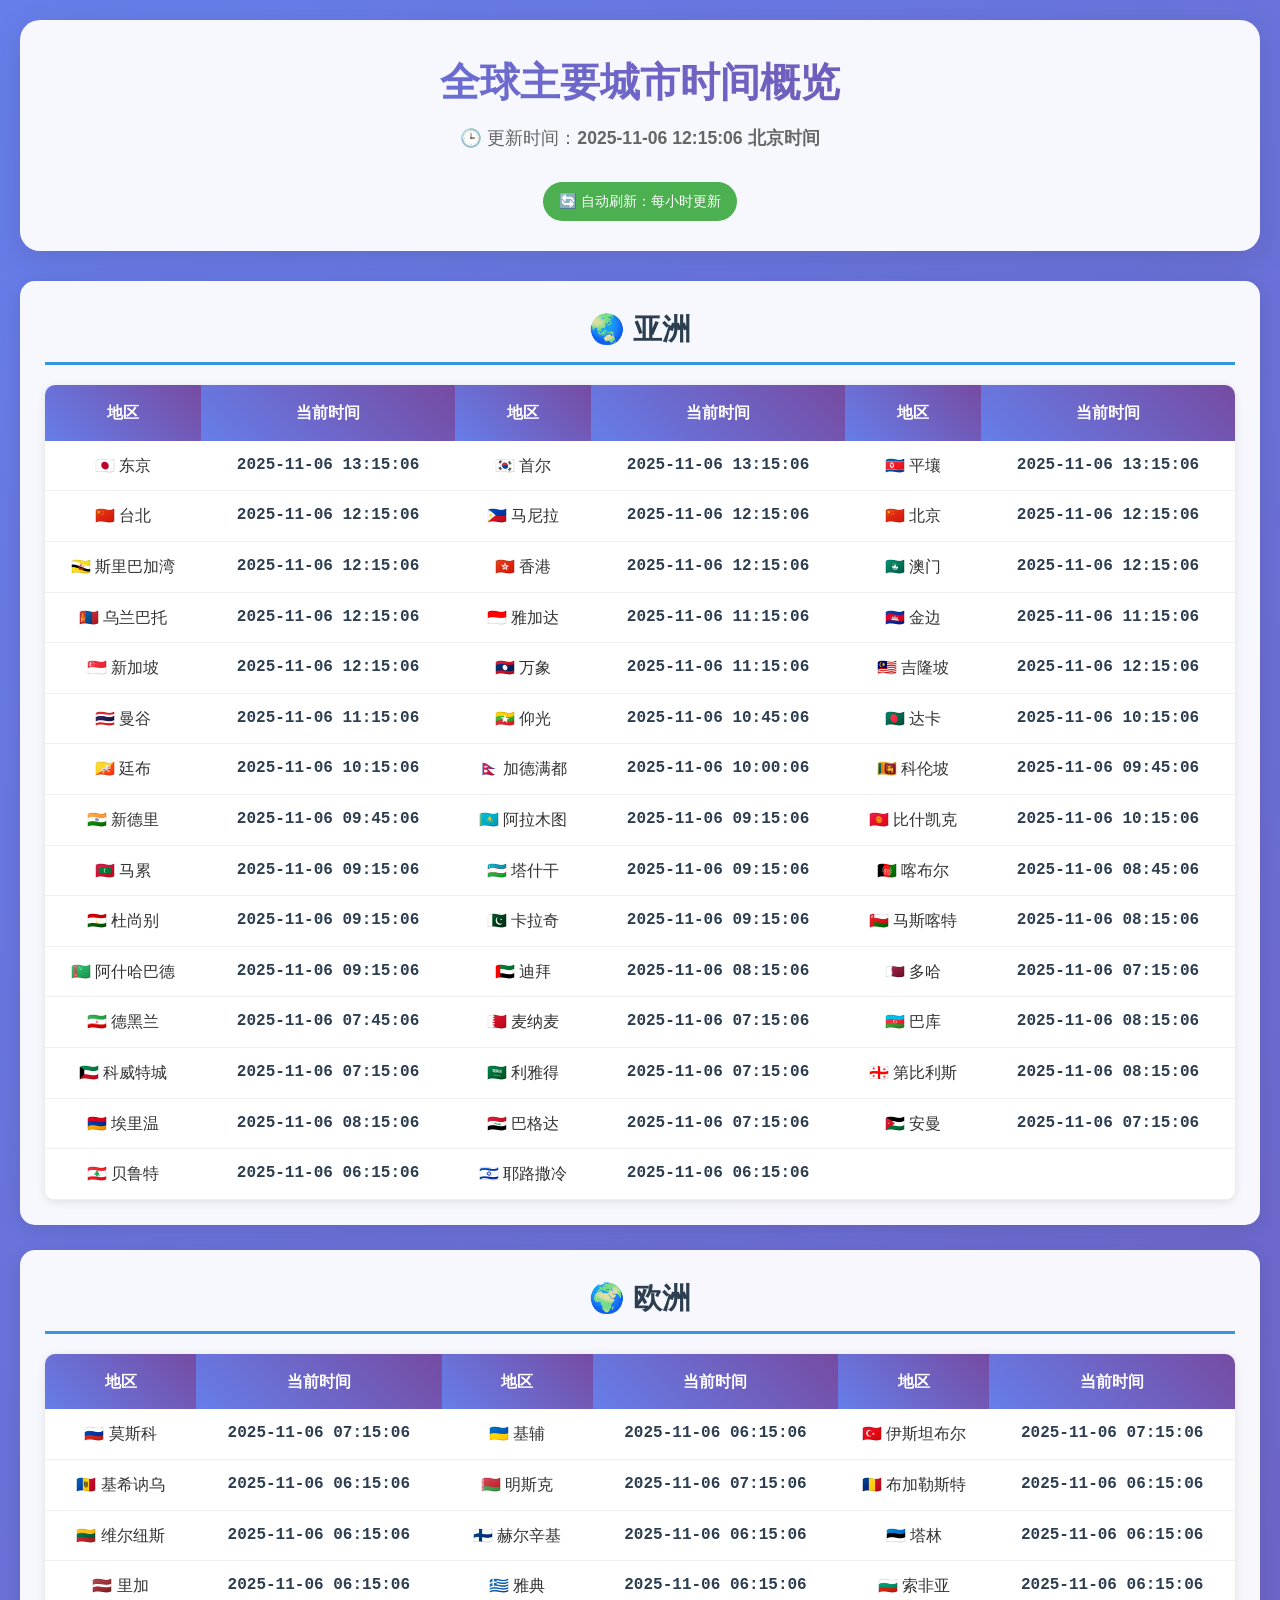
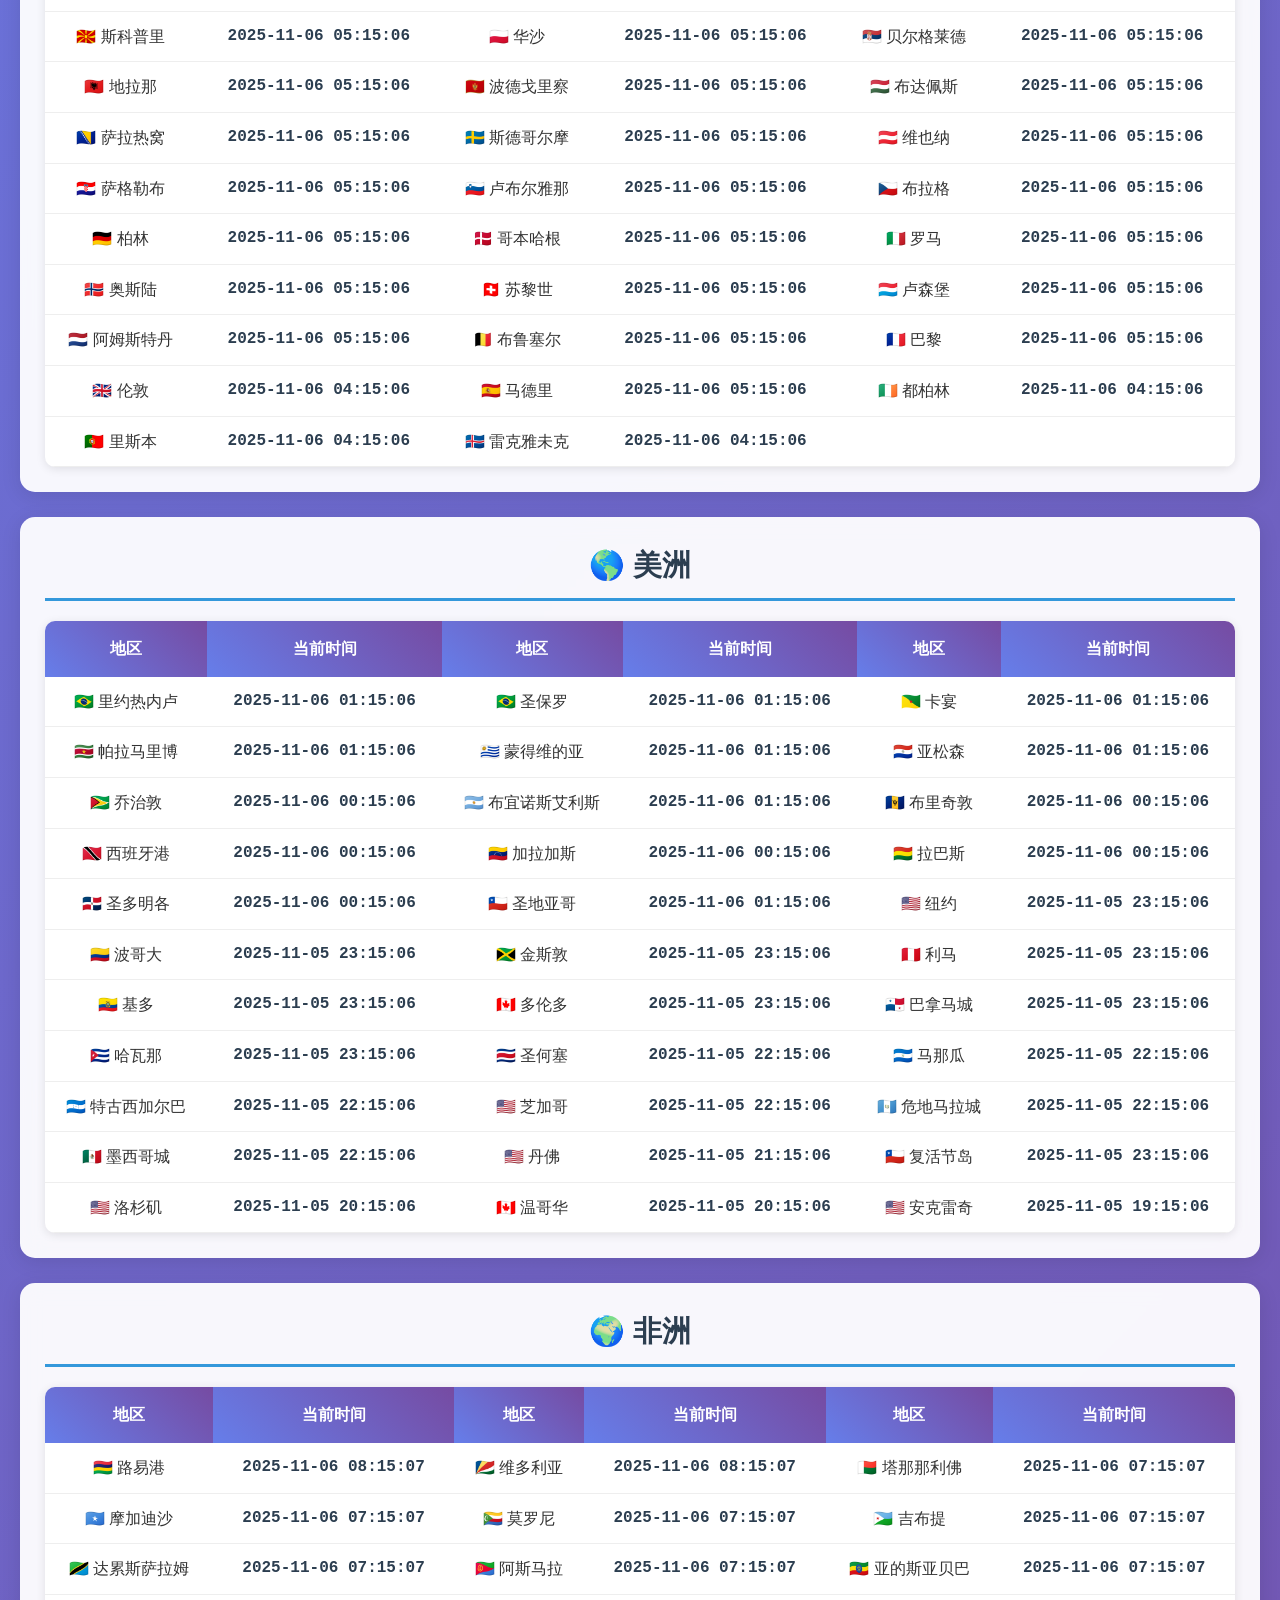
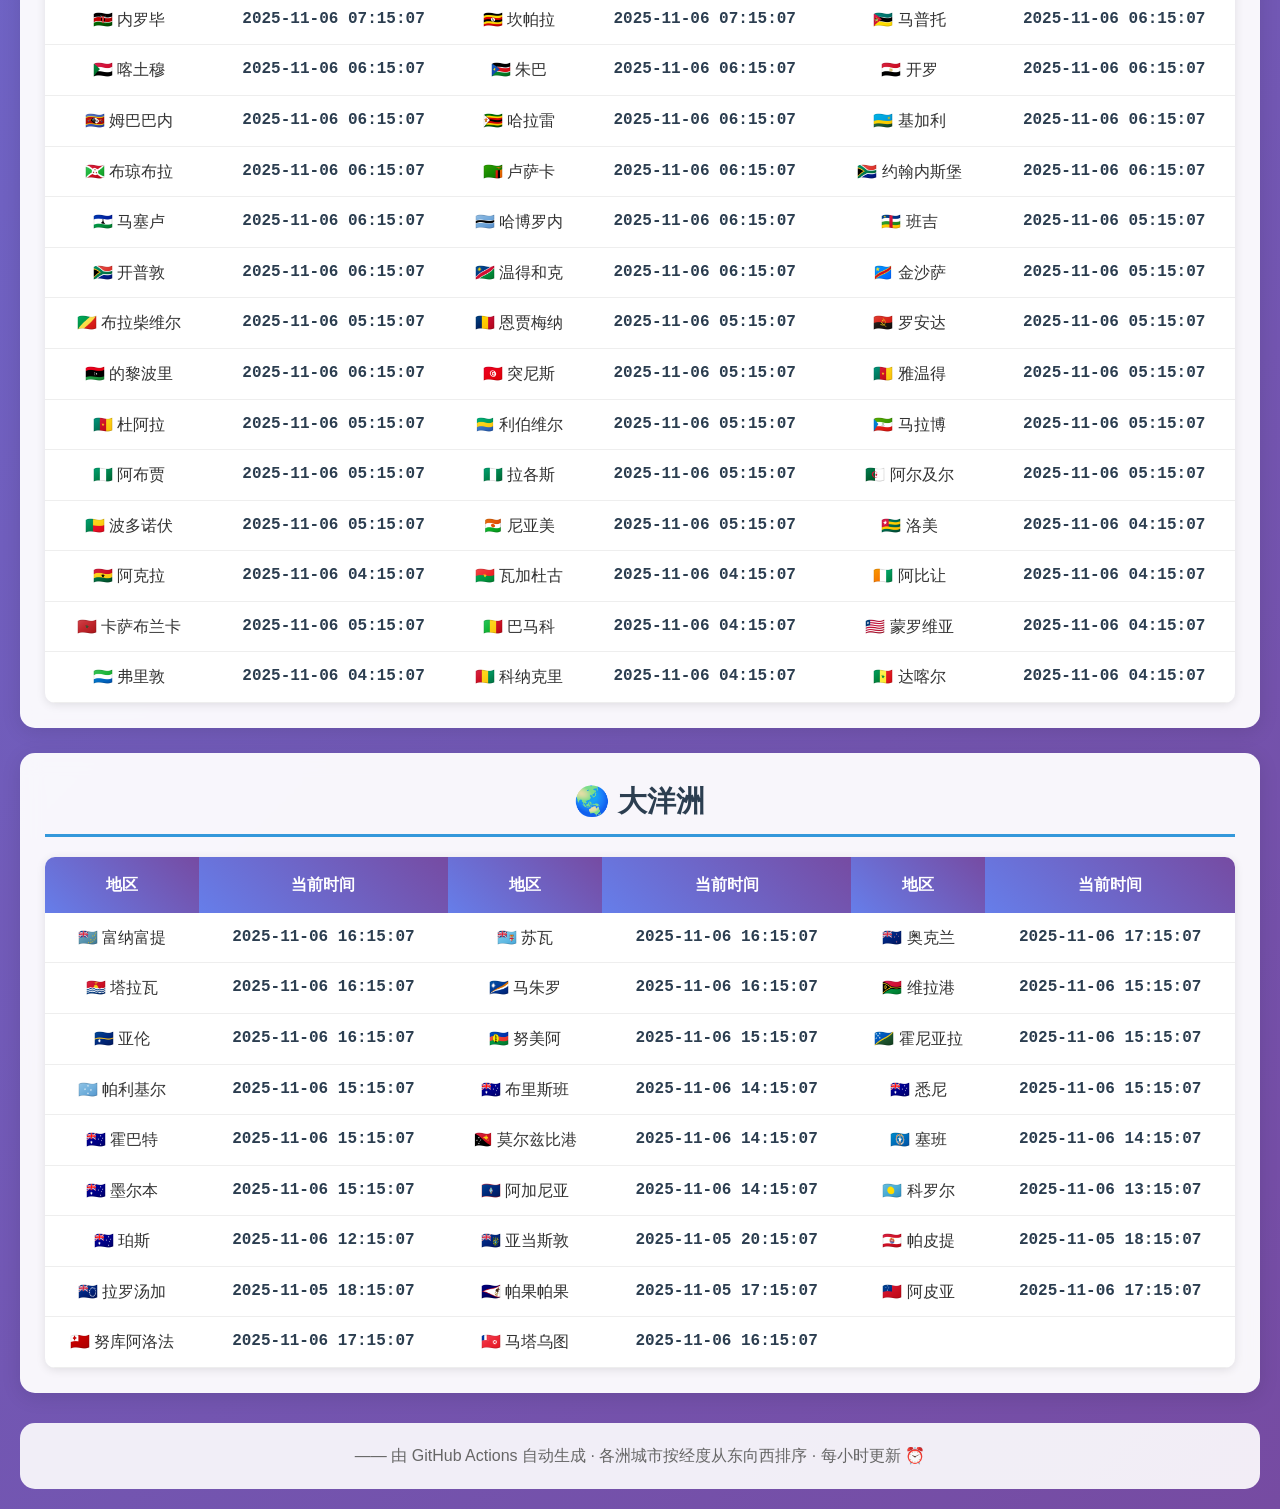
==== commit 6b324a21: "⏰ 更新时间：2025-11-06 04:15:09" ====
--- a/index.html
+++ b/index.html
@@ -35,7 +35,7 @@
   <div class="container">
     <div class="header">
       <h1>全球主要城市时间概览</h1>
-      <div class="update-time">🕒 更新时间：<strong>2025-11-06 11:40:23 北京时间</strong></div>
+      <div class="update-time">🕒 更新时间：<strong>2025-11-06 12:15:06 北京时间</strong></div>
       <div class="auto-refresh">🔄 自动刷新：每小时更新</div>
     </div>
 
@@ -60,121 +60,121 @@
         <tbody>
           <tr>
             <td>🇯🇵 东京</td>
-            <td class="time-cell">2025-11-06 12:40:23</td>
+            <td class="time-cell">2025-11-06 13:15:06</td>
             <td>🇰🇷 首尔</td>
-            <td class="time-cell">2025-11-06 12:40:23</td>
+            <td class="time-cell">2025-11-06 13:15:06</td>
             <td>🇰🇵 平壤</td>
-            <td class="time-cell">2025-11-06 12:40:23</td>
+            <td class="time-cell">2025-11-06 13:15:06</td>
           </tr>
           <tr>
             <td>🇨🇳 台北</td>
-            <td class="time-cell">2025-11-06 11:40:23</td>
+            <td class="time-cell">2025-11-06 12:15:06</td>
             <td>🇵🇭 马尼拉</td>
-            <td class="time-cell">2025-11-06 11:40:23</td>
+            <td class="time-cell">2025-11-06 12:15:06</td>
             <td>🇨🇳 北京</td>
-            <td class="time-cell">2025-11-06 11:40:23</td>
+            <td class="time-cell">2025-11-06 12:15:06</td>
           </tr>
           <tr>
             <td>🇧🇳 斯里巴加湾</td>
-            <td class="time-cell">2025-11-06 11:40:23</td>
+            <td class="time-cell">2025-11-06 12:15:06</td>
             <td>🇭🇰 香港</td>
-            <td class="time-cell">2025-11-06 11:40:23</td>
+            <td class="time-cell">2025-11-06 12:15:06</td>
             <td>🇲🇴 澳门</td>
-            <td class="time-cell">2025-11-06 11:40:23</td>
+            <td class="time-cell">2025-11-06 12:15:06</td>
           </tr>
           <tr>
             <td>🇲🇳 乌兰巴托</td>
-            <td class="time-cell">2025-11-06 11:40:23</td>
+            <td class="time-cell">2025-11-06 12:15:06</td>
             <td>🇮🇩 雅加达</td>
-            <td class="time-cell">2025-11-06 10:40:23</td>
+            <td class="time-cell">2025-11-06 11:15:06</td>
             <td>🇰🇭 金边</td>
-            <td class="time-cell">2025-11-06 10:40:23</td>
+            <td class="time-cell">2025-11-06 11:15:06</td>
           </tr>
           <tr>
             <td>🇸🇬 新加坡</td>
-            <td class="time-cell">2025-11-06 11:40:23</td>
+            <td class="time-cell">2025-11-06 12:15:06</td>
             <td>🇱🇦 万象</td>
-            <td class="time-cell">2025-11-06 10:40:23</td>
+            <td class="time-cell">2025-11-06 11:15:06</td>
             <td>🇲🇾 吉隆坡</td>
-            <td class="time-cell">2025-11-06 11:40:23</td>
+            <td class="time-cell">2025-11-06 12:15:06</td>
           </tr>
           <tr>
             <td>🇹🇭 曼谷</td>
-            <td class="time-cell">2025-11-06 10:40:23</td>
+            <td class="time-cell">2025-11-06 11:15:06</td>
             <td>🇲🇲 仰光</td>
-            <td class="time-cell">2025-11-06 10:10:23</td>
+            <td class="time-cell">2025-11-06 10:45:06</td>
             <td>🇧🇩 达卡</td>
-            <td class="time-cell">2025-11-06 09:40:23</td>
+            <td class="time-cell">2025-11-06 10:15:06</td>
           </tr>
           <tr>
             <td>🇧🇹 廷布</td>
-            <td class="time-cell">2025-11-06 09:40:23</td>
+            <td class="time-cell">2025-11-06 10:15:06</td>
             <td>🇳🇵 加德满都</td>
-            <td class="time-cell">2025-11-06 09:25:23</td>
+            <td class="time-cell">2025-11-06 10:00:06</td>
             <td>🇱🇰 科伦坡</td>
-            <td class="time-cell">2025-11-06 09:10:23</td>
+            <td class="time-cell">2025-11-06 09:45:06</td>
           </tr>
           <tr>
             <td>🇮🇳 新德里</td>
-            <td class="time-cell">2025-11-06 09:10:23</td>
+            <td class="time-cell">2025-11-06 09:45:06</td>
             <td>🇰🇿 阿拉木图</td>
-            <td class="time-cell">2025-11-06 08:40:23</td>
+            <td class="time-cell">2025-11-06 09:15:06</td>
             <td>🇰🇬 比什凯克</td>
-            <td class="time-cell">2025-11-06 09:40:23</td>
+            <td class="time-cell">2025-11-06 10:15:06</td>
           </tr>
           <tr>
             <td>🇲🇻 马累</td>
-            <td class="time-cell">2025-11-06 08:40:23</td>
+            <td class="time-cell">2025-11-06 09:15:06</td>
             <td>🇺🇿 塔什干</td>
-            <td class="time-cell">2025-11-06 08:40:23</td>
+            <td class="time-cell">2025-11-06 09:15:06</td>
             <td>🇦🇫 喀布尔</td>
-            <td class="time-cell">2025-11-06 08:10:23</td>
+            <td class="time-cell">2025-11-06 08:45:06</td>
           </tr>
           <tr>
             <td>🇹🇯 杜尚别</td>
-            <td class="time-cell">2025-11-06 08:40:23</td>
+            <td class="time-cell">2025-11-06 09:15:06</td>
             <td>🇵🇰 卡拉奇</td>
-            <td class="time-cell">2025-11-06 08:40:23</td>
+            <td class="time-cell">2025-11-06 09:15:06</td>
             <td>🇴🇲 马斯喀特</td>
-            <td class="time-cell">2025-11-06 07:40:23</td>
+            <td class="time-cell">2025-11-06 08:15:06</td>
           </tr>
           <tr>
             <td>🇹🇲 阿什哈巴德</td>
-            <td class="time-cell">2025-11-06 08:40:23</td>
+            <td class="time-cell">2025-11-06 09:15:06</td>
             <td>🇦🇪 迪拜</td>
-            <td class="time-cell">2025-11-06 07:40:23</td>
+            <td class="time-cell">2025-11-06 08:15:06</td>
             <td>🇶🇦 多哈</td>
-            <td class="time-cell">2025-11-06 06:40:23</td>
+            <td class="time-cell">2025-11-06 07:15:06</td>
           </tr>
           <tr>
             <td>🇮🇷 德黑兰</td>
-            <td class="time-cell">2025-11-06 07:10:23</td>
+            <td class="time-cell">2025-11-06 07:45:06</td>
             <td>🇧🇭 麦纳麦</td>
-            <td class="time-cell">2025-11-06 06:40:23</td>
+            <td class="time-cell">2025-11-06 07:15:06</td>
             <td>🇦🇿 巴库</td>
-            <td class="time-cell">2025-11-06 07:40:23</td>
+            <td class="time-cell">2025-11-06 08:15:06</td>
           </tr>
           <tr>
             <td>🇰🇼 科威特城</td>
-            <td class="time-cell">2025-11-06 06:40:23</td>
+            <td class="time-cell">2025-11-06 07:15:06</td>
             <td>🇸🇦 利雅得</td>
-            <td class="time-cell">2025-11-06 06:40:23</td>
+            <td class="time-cell">2025-11-06 07:15:06</td>
             <td>🇬🇪 第比利斯</td>
-            <td class="time-cell">2025-11-06 07:40:23</td>
+            <td class="time-cell">2025-11-06 08:15:06</td>
           </tr>
           <tr>
             <td>🇦🇲 埃里温</td>
-            <td class="time-cell">2025-11-06 07:40:23</td>
+            <td class="time-cell">2025-11-06 08:15:06</td>
             <td>🇮🇶 巴格达</td>
-            <td class="time-cell">2025-11-06 06:40:23</td>
+            <td class="time-cell">2025-11-06 07:15:06</td>
             <td>🇯🇴 安曼</td>
-            <td class="time-cell">2025-11-06 06:40:23</td>
+            <td class="time-cell">2025-11-06 07:15:06</td>
           </tr>
           <tr>
             <td>🇱🇧 贝鲁特</td>
-            <td class="time-cell">2025-11-06 05:40:23</td>
+            <td class="time-cell">2025-11-06 06:15:06</td>
             <td>🇮🇱 耶路撒冷</td>
-            <td class="time-cell">2025-11-06 05:40:23</td>
+            <td class="time-cell">2025-11-06 06:15:06</td>
             <td></td>
             <td></td>
           </tr>
@@ -198,105 +198,105 @@
         <tbody>
           <tr>
             <td>🇷🇺 莫斯科</td>
-            <td class="time-cell">2025-11-06 06:40:23</td>
+            <td class="time-cell">2025-11-06 07:15:06</td>
             <td>🇺🇦 基辅</td>
-            <td class="time-cell">2025-11-06 05:40:23</td>
+            <td class="time-cell">2025-11-06 06:15:06</td>
             <td>🇹🇷 伊斯坦布尔</td>
-            <td class="time-cell">2025-11-06 06:40:23</td>
+            <td class="time-cell">2025-11-06 07:15:06</td>
           </tr>
           <tr>
             <td>🇲🇩 基希讷乌</td>
-            <td class="time-cell">2025-11-06 05:40:23</td>
+            <td class="time-cell">2025-11-06 06:15:06</td>
             <td>🇧🇾 明斯克</td>
-            <td class="time-cell">2025-11-06 06:40:23</td>
+            <td class="time-cell">2025-11-06 07:15:06</td>
             <td>🇷🇴 布加勒斯特</td>
-            <td class="time-cell">2025-11-06 05:40:23</td>
+            <td class="time-cell">2025-11-06 06:15:06</td>
           </tr>
           <tr>
             <td>🇱🇹 维尔纽斯</td>
-            <td class="time-cell">2025-11-06 05:40:23</td>
+            <td class="time-cell">2025-11-06 06:15:06</td>
             <td>🇫🇮 赫尔辛基</td>
-            <td class="time-cell">2025-11-06 05:40:23</td>
+            <td class="time-cell">2025-11-06 06:15:06</td>
             <td>🇪🇪 塔林</td>
-            <td class="time-cell">2025-11-06 05:40:23</td>
+            <td class="time-cell">2025-11-06 06:15:06</td>
           </tr>
           <tr>
             <td>🇱🇻 里加</td>
-            <td class="time-cell">2025-11-06 05:40:23</td>
+            <td class="time-cell">2025-11-06 06:15:06</td>
             <td>🇬🇷 雅典</td>
-            <td class="time-cell">2025-11-06 05:40:23</td>
+            <td class="time-cell">2025-11-06 06:15:06</td>
             <td>🇧🇬 索非亚</td>
-            <td class="time-cell">2025-11-06 05:40:23</td>
+            <td class="time-cell">2025-11-06 06:15:06</td>
           </tr>
           <tr>
             <td>🇲🇰 斯科普里</td>
-            <td class="time-cell">2025-11-06 04:40:23</td>
+            <td class="time-cell">2025-11-06 05:15:06</td>
             <td>🇵🇱 华沙</td>
-            <td class="time-cell">2025-11-06 04:40:23</td>
+            <td class="time-cell">2025-11-06 05:15:06</td>
             <td>🇷🇸 贝尔格莱德</td>
-            <td class="time-cell">2025-11-06 04:40:23</td>
+            <td class="time-cell">2025-11-06 05:15:06</td>
           </tr>
           <tr>
             <td>🇦🇱 地拉那</td>
-            <td class="time-cell">2025-11-06 04:40:23</td>
+            <td class="time-cell">2025-11-06 05:15:06</td>
             <td>🇲🇪 波德戈里察</td>
-            <td class="time-cell">2025-11-06 04:40:23</td>
+            <td class="time-cell">2025-11-06 05:15:06</td>
             <td>🇭🇺 布达佩斯</td>
-            <td class="time-cell">2025-11-06 04:40:23</td>
+            <td class="time-cell">2025-11-06 05:15:06</td>
           </tr>
           <tr>
             <td>🇧🇦 萨拉热窝</td>
-            <td class="time-cell">2025-11-06 04:40:23</td>
+            <td class="time-cell">2025-11-06 05:15:06</td>
             <td>🇸🇪 斯德哥尔摩</td>
-            <td class="time-cell">2025-11-06 04:40:23</td>
+            <td class="time-cell">2025-11-06 05:15:06</td>
             <td>🇦🇹 维也纳</td>
-            <td class="time-cell">2025-11-06 04:40:23</td>
+            <td class="time-cell">2025-11-06 05:15:06</td>
           </tr>
           <tr>
             <td>🇭🇷 萨格勒布</td>
-            <td class="time-cell">2025-11-06 04:40:23</td>
+            <td class="time-cell">2025-11-06 05:15:06</td>
             <td>🇸🇮 卢布尔雅那</td>
-            <td class="time-cell">2025-11-06 04:40:23</td>
+            <td class="time-cell">2025-11-06 05:15:06</td>
             <td>🇨🇿 布拉格</td>
-            <td class="time-cell">2025-11-06 04:40:23</td>
+            <td class="time-cell">2025-11-06 05:15:06</td>
           </tr>
           <tr>
             <td>🇩🇪 柏林</td>
-            <td class="time-cell">2025-11-06 04:40:23</td>
+            <td class="time-cell">2025-11-06 05:15:06</td>
             <td>🇩🇰 哥本哈根</td>
-            <td class="time-cell">2025-11-06 04:40:23</td>
+            <td class="time-cell">2025-11-06 05:15:06</td>
             <td>🇮🇹 罗马</td>
-            <td class="time-cell">2025-11-06 04:40:23</td>
+            <td class="time-cell">2025-11-06 05:15:06</td>
           </tr>
           <tr>
             <td>🇳🇴 奥斯陆</td>
-            <td class="time-cell">2025-11-06 04:40:23</td>
+            <td class="time-cell">2025-11-06 05:15:06</td>
             <td>🇨🇭 苏黎世</td>
-            <td class="time-cell">2025-11-06 04:40:23</td>
+            <td class="time-cell">2025-11-06 05:15:06</td>
             <td>🇱🇺 卢森堡</td>
-            <td class="time-cell">2025-11-06 04:40:23</td>
+            <td class="time-cell">2025-11-06 05:15:06</td>
           </tr>
           <tr>
             <td>🇳🇱 阿姆斯特丹</td>
-            <td class="time-cell">2025-11-06 04:40:23</td>
+            <td class="time-cell">2025-11-06 05:15:06</td>
             <td>🇧🇪 布鲁塞尔</td>
-            <td class="time-cell">2025-11-06 04:40:23</td>
+            <td class="time-cell">2025-11-06 05:15:06</td>
             <td>🇫🇷 巴黎</td>
-            <td class="time-cell">2025-11-06 04:40:23</td>
+            <td class="time-cell">2025-11-06 05:15:06</td>
           </tr>
           <tr>
             <td>🇬🇧 伦敦</td>
-            <td class="time-cell">2025-11-06 03:40:23</td>
+            <td class="time-cell">2025-11-06 04:15:06</td>
             <td>🇪🇸 马德里</td>
-            <td class="time-cell">2025-11-06 04:40:23</td>
+            <td class="time-cell">2025-11-06 05:15:06</td>
             <td>🇮🇪 都柏林</td>
-            <td class="time-cell">2025-11-06 03:40:23</td>
+            <td class="time-cell">2025-11-06 04:15:06</td>
           </tr>
           <tr>
             <td>🇵🇹 里斯本</td>
-            <td class="time-cell">2025-11-06 03:40:23</td>
+            <td class="time-cell">2025-11-06 04:15:06</td>
             <td>🇮🇸 雷克雅未克</td>
-            <td class="time-cell">2025-11-06 03:40:23</td>
+            <td class="time-cell">2025-11-06 04:15:06</td>
             <td></td>
             <td></td>
           </tr>
@@ -320,91 +320,91 @@
         <tbody>
           <tr>
             <td>🇧🇷 里约热内卢</td>
-            <td class="time-cell">2025-11-06 00:40:23</td>
+            <td class="time-cell">2025-11-06 01:15:06</td>
             <td>🇧🇷 圣保罗</td>
-            <td class="time-cell">2025-11-06 00:40:23</td>
+            <td class="time-cell">2025-11-06 01:15:06</td>
             <td>🇬🇫 卡宴</td>
-            <td class="time-cell">2025-11-06 00:40:23</td>
+            <td class="time-cell">2025-11-06 01:15:06</td>
           </tr>
           <tr>
             <td>🇸🇷 帕拉马里博</td>
-            <td class="time-cell">2025-11-06 00:40:23</td>
+            <td class="time-cell">2025-11-06 01:15:06</td>
             <td>🇺🇾 蒙得维的亚</td>
-            <td class="time-cell">2025-11-06 00:40:23</td>
+            <td class="time-cell">2025-11-06 01:15:06</td>
             <td>🇵🇾 亚松森</td>
-            <td class="time-cell">2025-11-06 00:40:23</td>
+            <td class="time-cell">2025-11-06 01:15:06</td>
           </tr>
           <tr>
             <td>🇬🇾 乔治敦</td>
-            <td class="time-cell">2025-11-05 23:40:23</td>
+            <td class="time-cell">2025-11-06 00:15:06</td>
             <td>🇦🇷 布宜诺斯艾利斯</td>
-            <td class="time-cell">2025-11-06 00:40:23</td>
+            <td class="time-cell">2025-11-06 01:15:06</td>
             <td>🇧🇧 布里奇敦</td>
-            <td class="time-cell">2025-11-05 23:40:23</td>
+            <td class="time-cell">2025-11-06 00:15:06</td>
           </tr>
           <tr>
             <td>🇹🇹 西班牙港</td>
-            <td class="time-cell">2025-11-05 23:40:23</td>
+            <td class="time-cell">2025-11-06 00:15:06</td>
             <td>🇻🇪 加拉加斯</td>
-            <td class="time-cell">2025-11-05 23:40:23</td>
+            <td class="time-cell">2025-11-06 00:15:06</td>
             <td>🇧🇴 拉巴斯</td>
-            <td class="time-cell">2025-11-05 23:40:23</td>
+            <td class="time-cell">2025-11-06 00:15:06</td>
           </tr>
           <tr>
             <td>🇩🇴 圣多明各</td>
-            <td class="time-cell">2025-11-05 23:40:23</td>
+            <td class="time-cell">2025-11-06 00:15:06</td>
             <td>🇨🇱 圣地亚哥</td>
-            <td class="time-cell">2025-11-06 00:40:23</td>
+            <td class="time-cell">2025-11-06 01:15:06</td>
             <td>🇺🇸 纽约</td>
-            <td class="time-cell">2025-11-05 22:40:23</td>
+            <td class="time-cell">2025-11-05 23:15:06</td>
           </tr>
           <tr>
             <td>🇨🇴 波哥大</td>
-            <td class="time-cell">2025-11-05 22:40:23</td>
+            <td class="time-cell">2025-11-05 23:15:06</td>
             <td>🇯🇲 金斯敦</td>
-            <td class="time-cell">2025-11-05 22:40:23</td>
+            <td class="time-cell">2025-11-05 23:15:06</td>
             <td>🇵🇪 利马</td>
-            <td class="time-cell">2025-11-05 22:40:23</td>
+            <td class="time-cell">2025-11-05 23:15:06</td>
           </tr>
           <tr>
             <td>🇪🇨 基多</td>
-            <td class="time-cell">2025-11-05 22:40:23</td>
+            <td class="time-cell">2025-11-05 23:15:06</td>
             <td>🇨🇦 多伦多</td>
-            <td class="time-cell">2025-11-05 22:40:23</td>
+            <td class="time-cell">2025-11-05 23:15:06</td>
             <td>🇵🇦 巴拿马城</td>
-            <td class="time-cell">2025-11-05 22:40:23</td>
+            <td class="time-cell">2025-11-05 23:15:06</td>
           </tr>
           <tr>
             <td>🇨🇺 哈瓦那</td>
-            <td class="time-cell">2025-11-05 22:40:23</td>
+            <td class="time-cell">2025-11-05 23:15:06</td>
             <td>🇨🇷 圣何塞</td>
-            <td class="time-cell">2025-11-05 21:40:23</td>
+            <td class="time-cell">2025-11-05 22:15:06</td>
             <td>🇳🇮 马那瓜</td>
-            <td class="time-cell">2025-11-05 21:40:23</td>
+            <td class="time-cell">2025-11-05 22:15:06</td>
           </tr>
           <tr>
             <td>🇭🇳 特古西加尔巴</td>
-            <td class="time-cell">2025-11-05 21:40:23</td>
+            <td class="time-cell">2025-11-05 22:15:06</td>
             <td>🇺🇸 芝加哥</td>
-            <td class="time-cell">2025-11-05 21:40:23</td>
+            <td class="time-cell">2025-11-05 22:15:06</td>
             <td>🇬🇹 危地马拉城</td>
-            <td class="time-cell">2025-11-05 21:40:23</td>
+            <td class="time-cell">2025-11-05 22:15:06</td>
           </tr>
           <tr>
             <td>🇲🇽 墨西哥城</td>
-            <td class="time-cell">2025-11-05 21:40:23</td>
+            <td class="time-cell">2025-11-05 22:15:06</td>
             <td>🇺🇸 丹佛</td>
-            <td class="time-cell">2025-11-05 20:40:23</td>
+            <td class="time-cell">2025-11-05 21:15:06</td>
             <td>🇨🇱 复活节岛</td>
-            <td class="time-cell">2025-11-05 22:40:23</td>
+            <td class="time-cell">2025-11-05 23:15:06</td>
           </tr>
           <tr>
             <td>🇺🇸 洛杉矶</td>
-            <td class="time-cell">2025-11-05 19:40:23</td>
+            <td class="time-cell">2025-11-05 20:15:06</td>
             <td>🇨🇦 温哥华</td>
-            <td class="time-cell">2025-11-05 19:40:23</td>
+            <td class="time-cell">2025-11-05 20:15:06</td>
             <td>🇺🇸 安克雷奇</td>
-            <td class="time-cell">2025-11-05 18:40:23</td>
+            <td class="time-cell">2025-11-05 19:15:06</td>
           </tr>
         </tbody>
       </table>
@@ -426,139 +426,139 @@
         <tbody>
           <tr>
             <td>🇲🇺 路易港</td>
-            <td class="time-cell">2025-11-06 07:40:23</td>
+            <td class="time-cell">2025-11-06 08:15:07</td>
             <td>🇸🇨 维多利亚</td>
-            <td class="time-cell">2025-11-06 07:40:23</td>
+            <td class="time-cell">2025-11-06 08:15:07</td>
             <td>🇲🇬 塔那那利佛</td>
-            <td class="time-cell">2025-11-06 06:40:23</td>
+            <td class="time-cell">2025-11-06 07:15:07</td>
           </tr>
           <tr>
             <td>🇸🇴 摩加迪沙</td>
-            <td class="time-cell">2025-11-06 06:40:23</td>
+            <td class="time-cell">2025-11-06 07:15:07</td>
             <td>🇰🇲 莫罗尼</td>
-            <td class="time-cell">2025-11-06 06:40:23</td>
+            <td class="time-cell">2025-11-06 07:15:07</td>
             <td>🇩🇯 吉布提</td>
-            <td class="time-cell">2025-11-06 06:40:23</td>
+            <td class="time-cell">2025-11-06 07:15:07</td>
           </tr>
           <tr>
             <td>🇹🇿 达累斯萨拉姆</td>
-            <td class="time-cell">2025-11-06 06:40:23</td>
+            <td class="time-cell">2025-11-06 07:15:07</td>
             <td>🇪🇷 阿斯马拉</td>
-            <td class="time-cell">2025-11-06 06:40:23</td>
+            <td class="time-cell">2025-11-06 07:15:07</td>
             <td>🇪🇹 亚的斯亚贝巴</td>
-            <td class="time-cell">2025-11-06 06:40:23</td>
+            <td class="time-cell">2025-11-06 07:15:07</td>
           </tr>
           <tr>
             <td>🇰🇪 内罗毕</td>
-            <td class="time-cell">2025-11-06 06:40:23</td>
+            <td class="time-cell">2025-11-06 07:15:07</td>
             <td>🇺🇬 坎帕拉</td>
-            <td class="time-cell">2025-11-06 06:40:23</td>
+            <td class="time-cell">2025-11-06 07:15:07</td>
             <td>🇲🇿 马普托</td>
-            <td class="time-cell">2025-11-06 05:40:23</td>
+            <td class="time-cell">2025-11-06 06:15:07</td>
           </tr>
           <tr>
             <td>🇸🇩 喀土穆</td>
-            <td class="time-cell">2025-11-06 05:40:23</td>
+            <td class="time-cell">2025-11-06 06:15:07</td>
             <td>🇸🇸 朱巴</td>
-            <td class="time-cell">2025-11-06 05:40:23</td>
+            <td class="time-cell">2025-11-06 06:15:07</td>
             <td>🇪🇬 开罗</td>
-            <td class="time-cell">2025-11-06 05:40:23</td>
+            <td class="time-cell">2025-11-06 06:15:07</td>
           </tr>
           <tr>
             <td>🇸🇿 姆巴巴内</td>
-            <td class="time-cell">2025-11-06 05:40:23</td>
+            <td class="time-cell">2025-11-06 06:15:07</td>
             <td>🇿🇼 哈拉雷</td>
-            <td class="time-cell">2025-11-06 05:40:23</td>
+            <td class="time-cell">2025-11-06 06:15:07</td>
             <td>🇷🇼 基加利</td>
-            <td class="time-cell">2025-11-06 05:40:23</td>
+            <td class="time-cell">2025-11-06 06:15:07</td>
           </tr>
           <tr>
             <td>🇧🇮 布琼布拉</td>
-            <td class="time-cell">2025-11-06 05:40:23</td>
+            <td class="time-cell">2025-11-06 06:15:07</td>
             <td>🇿🇲 卢萨卡</td>
-            <td class="time-cell">2025-11-06 05:40:23</td>
+            <td class="time-cell">2025-11-06 06:15:07</td>
             <td>🇿🇦 约翰内斯堡</td>
-            <td class="time-cell">2025-11-06 05:40:23</td>
+            <td class="time-cell">2025-11-06 06:15:07</td>
           </tr>
           <tr>
             <td>🇱🇸 马塞卢</td>
-            <td class="time-cell">2025-11-06 05:40:23</td>
+            <td class="time-cell">2025-11-06 06:15:07</td>
             <td>🇧🇼 哈博罗内</td>
-            <td class="time-cell">2025-11-06 05:40:23</td>
+            <td class="time-cell">2025-11-06 06:15:07</td>
             <td>🇨🇫 班吉</td>
-            <td class="time-cell">2025-11-06 04:40:23</td>
+            <td class="time-cell">2025-11-06 05:15:07</td>
           </tr>
           <tr>
             <td>🇿🇦 开普敦</td>
-            <td class="time-cell">2025-11-06 05:40:23</td>
+            <td class="time-cell">2025-11-06 06:15:07</td>
             <td>🇳🇦 温得和克</td>
-            <td class="time-cell">2025-11-06 05:40:23</td>
+            <td class="time-cell">2025-11-06 06:15:07</td>
             <td>🇨🇩 金沙萨</td>
-            <td class="time-cell">2025-11-06 04:40:23</td>
+            <td class="time-cell">2025-11-06 05:15:07</td>
           </tr>
           <tr>
             <td>🇨🇬 布拉柴维尔</td>
-            <td class="time-cell">2025-11-06 04:40:23</td>
+            <td class="time-cell">2025-11-06 05:15:07</td>
             <td>🇹🇩 恩贾梅纳</td>
-            <td class="time-cell">2025-11-06 04:40:23</td>
+            <td class="time-cell">2025-11-06 05:15:07</td>
             <td>🇦🇴 罗安达</td>
-            <td class="time-cell">2025-11-06 04:40:23</td>
+            <td class="time-cell">2025-11-06 05:15:07</td>
           </tr>
           <tr>
             <td>🇱🇾 的黎波里</td>
-            <td class="time-cell">2025-11-06 05:40:23</td>
+            <td class="time-cell">2025-11-06 06:15:07</td>
             <td>🇹🇳 突尼斯</td>
-            <td class="time-cell">2025-11-06 04:40:23</td>
+            <td class="time-cell">2025-11-06 05:15:07</td>
             <td>🇨🇲 雅温得</td>
-            <td class="time-cell">2025-11-06 04:40:23</td>
+            <td class="time-cell">2025-11-06 05:15:07</td>
           </tr>
           <tr>
             <td>🇨🇲 杜阿拉</td>
-            <td class="time-cell">2025-11-06 04:40:23</td>
+            <td class="time-cell">2025-11-06 05:15:07</td>
             <td>🇬🇦 利伯维尔</td>
-            <td class="time-cell">2025-11-06 04:40:23</td>
+            <td class="time-cell">2025-11-06 05:15:07</td>
             <td>🇬🇶 马拉博</td>
-            <td class="time-cell">2025-11-06 04:40:23</td>
+            <td class="time-cell">2025-11-06 05:15:07</td>
           </tr>
           <tr>
             <td>🇳🇬 阿布贾</td>
-            <td class="time-cell">2025-11-06 04:40:23</td>
+            <td class="time-cell">2025-11-06 05:15:07</td>
             <td>🇳🇬 拉各斯</td>
-            <td class="time-cell">2025-11-06 04:40:23</td>
+            <td class="time-cell">2025-11-06 05:15:07</td>
             <td>🇩🇿 阿尔及尔</td>
-            <td class="time-cell">2025-11-06 04:40:23</td>
+            <td class="time-cell">2025-11-06 05:15:07</td>
           </tr>
           <tr>
             <td>🇧🇯 波多诺伏</td>
-            <td class="time-cell">2025-11-06 04:40:23</td>
+            <td class="time-cell">2025-11-06 05:15:07</td>
             <td>🇳🇪 尼亚美</td>
-            <td class="time-cell">2025-11-06 04:40:23</td>
+            <td class="time-cell">2025-11-06 05:15:07</td>
             <td>🇹🇬 洛美</td>
-            <td class="time-cell">2025-11-06 03:40:23</td>
+            <td class="time-cell">2025-11-06 04:15:07</td>
           </tr>
           <tr>
             <td>🇬🇭 阿克拉</td>
-            <td class="time-cell">2025-11-06 03:40:23</td>
+            <td class="time-cell">2025-11-06 04:15:07</td>
             <td>🇧🇫 瓦加杜古</td>
-            <td class="time-cell">2025-11-06 03:40:23</td>
+            <td class="time-cell">2025-11-06 04:15:07</td>
             <td>🇨🇮 阿比让</td>
-            <td class="time-cell">2025-11-06 03:40:23</td>
+            <td class="time-cell">2025-11-06 04:15:07</td>
           </tr>
           <tr>
             <td>🇲🇦 卡萨布兰卡</td>
-            <td class="time-cell">2025-11-06 04:40:23</td>
+            <td class="time-cell">2025-11-06 05:15:07</td>
             <td>🇲🇱 巴马科</td>
-            <td class="time-cell">2025-11-06 03:40:23</td>
+            <td class="time-cell">2025-11-06 04:15:07</td>
             <td>🇱🇷 蒙罗维亚</td>
-            <td class="time-cell">2025-11-06 03:40:23</td>
+            <td class="time-cell">2025-11-06 04:15:07</td>
           </tr>
           <tr>
             <td>🇸🇱 弗里敦</td>
-            <td class="time-cell">2025-11-06 03:40:23</td>
+            <td class="time-cell">2025-11-06 04:15:07</td>
             <td>🇬🇳 科纳克里</td>
-            <td class="time-cell">2025-11-06 03:40:23</td>
+            <td class="time-cell">2025-11-06 04:15:07</td>
             <td>🇸🇳 达喀尔</td>
-            <td class="time-cell">2025-11-06 03:40:23</td>
+            <td class="time-cell">2025-11-06 04:15:07</td>
           </tr>
         </tbody>
       </table>
@@ -580,73 +580,73 @@
         <tbody>
           <tr>
             <td>🇹🇻 富纳富提</td>
-            <td class="time-cell">2025-11-06 15:40:23</td>
+            <td class="time-cell">2025-11-06 16:15:07</td>
             <td>🇫🇯 苏瓦</td>
-            <td class="time-cell">2025-11-06 15:40:23</td>
+            <td class="time-cell">2025-11-06 16:15:07</td>
             <td>🇳🇿 奥克兰</td>
-            <td class="time-cell">2025-11-06 16:40:23</td>
+            <td class="time-cell">2025-11-06 17:15:07</td>
           </tr>
           <tr>
             <td>🇰🇮 塔拉瓦</td>
-            <td class="time-cell">2025-11-06 15:40:23</td>
+            <td class="time-cell">2025-11-06 16:15:07</td>
             <td>🇲🇭 马朱罗</td>
-            <td class="time-cell">2025-11-06 15:40:23</td>
+            <td class="time-cell">2025-11-06 16:15:07</td>
             <td>🇻🇺 维拉港</td>
-            <td class="time-cell">2025-11-06 14:40:23</td>
+            <td class="time-cell">2025-11-06 15:15:07</td>
           </tr>
           <tr>
             <td>🇳🇷 亚伦</td>
-            <td class="time-cell">2025-11-06 15:40:23</td>
+            <td class="time-cell">2025-11-06 16:15:07</td>
             <td>🇳🇨 努美阿</td>
-            <td class="time-cell">2025-11-06 14:40:23</td>
+            <td class="time-cell">2025-11-06 15:15:07</td>
             <td>🇸🇧 霍尼亚拉</td>
-            <td class="time-cell">2025-11-06 14:40:23</td>
+            <td class="time-cell">2025-11-06 15:15:07</td>
           </tr>
           <tr>
             <td>🇫🇲 帕利基尔</td>
-            <td class="time-cell">2025-11-06 14:40:23</td>
+            <td class="time-cell">2025-11-06 15:15:07</td>
             <td>🇦🇺 布里斯班</td>
-            <td class="time-cell">2025-11-06 13:40:23</td>
+            <td class="time-cell">2025-11-06 14:15:07</td>
             <td>🇦🇺 悉尼</td>
-            <td class="time-cell">2025-11-06 14:40:23</td>
+            <td class="time-cell">2025-11-06 15:15:07</td>
           </tr>
           <tr>
             <td>🇦🇺 霍巴特</td>
-            <td class="time-cell">2025-11-06 14:40:23</td>
+            <td class="time-cell">2025-11-06 15:15:07</td>
             <td>🇵🇬 莫尔兹比港</td>
-            <td class="time-cell">2025-11-06 13:40:23</td>
+            <td class="time-cell">2025-11-06 14:15:07</td>
             <td>🇲🇵 塞班</td>
-            <td class="time-cell">2025-11-06 13:40:23</td>
+            <td class="time-cell">2025-11-06 14:15:07</td>
           </tr>
           <tr>
             <td>🇦🇺 墨尔本</td>
-            <td class="time-cell">2025-11-06 14:40:23</td>
+            <td class="time-cell">2025-11-06 15:15:07</td>
             <td>🇬🇺 阿加尼亚</td>
-            <td class="time-cell">2025-11-06 13:40:23</td>
+            <td class="time-cell">2025-11-06 14:15:07</td>
             <td>🇵🇼 科罗尔</td>
-            <td class="time-cell">2025-11-06 12:40:23</td>
+            <td class="time-cell">2025-11-06 13:15:07</td>
           </tr>
           <tr>
             <td>🇦🇺 珀斯</td>
-            <td class="time-cell">2025-11-06 11:40:23</td>
+            <td class="time-cell">2025-11-06 12:15:07</td>
             <td>🇵🇳 亚当斯敦</td>
-            <td class="time-cell">2025-11-05 19:40:23</td>
+            <td class="time-cell">2025-11-05 20:15:07</td>
             <td>🇵🇫 帕皮提</td>
-            <td class="time-cell">2025-11-05 17:40:23</td>
+            <td class="time-cell">2025-11-05 18:15:07</td>
           </tr>
           <tr>
             <td>🇨🇰 拉罗汤加</td>
-            <td class="time-cell">2025-11-05 17:40:23</td>
+            <td class="time-cell">2025-11-05 18:15:07</td>
             <td>🇦🇸 帕果帕果</td>
-            <td class="time-cell">2025-11-05 16:40:23</td>
+            <td class="time-cell">2025-11-05 17:15:07</td>
             <td>🇼🇸 阿皮亚</td>
-            <td class="time-cell">2025-11-06 16:40:23</td>
+            <td class="time-cell">2025-11-06 17:15:07</td>
           </tr>
           <tr>
             <td>🇹🇴 努库阿洛法</td>
-            <td class="time-cell">2025-11-06 16:40:23</td>
+            <td class="time-cell">2025-11-06 17:15:07</td>
             <td>🇼🇫 马塔乌图</td>
-            <td class="time-cell">2025-11-06 15:40:23</td>
+            <td class="time-cell">2025-11-06 16:15:07</td>
             <td></td>
             <td></td>
           </tr>
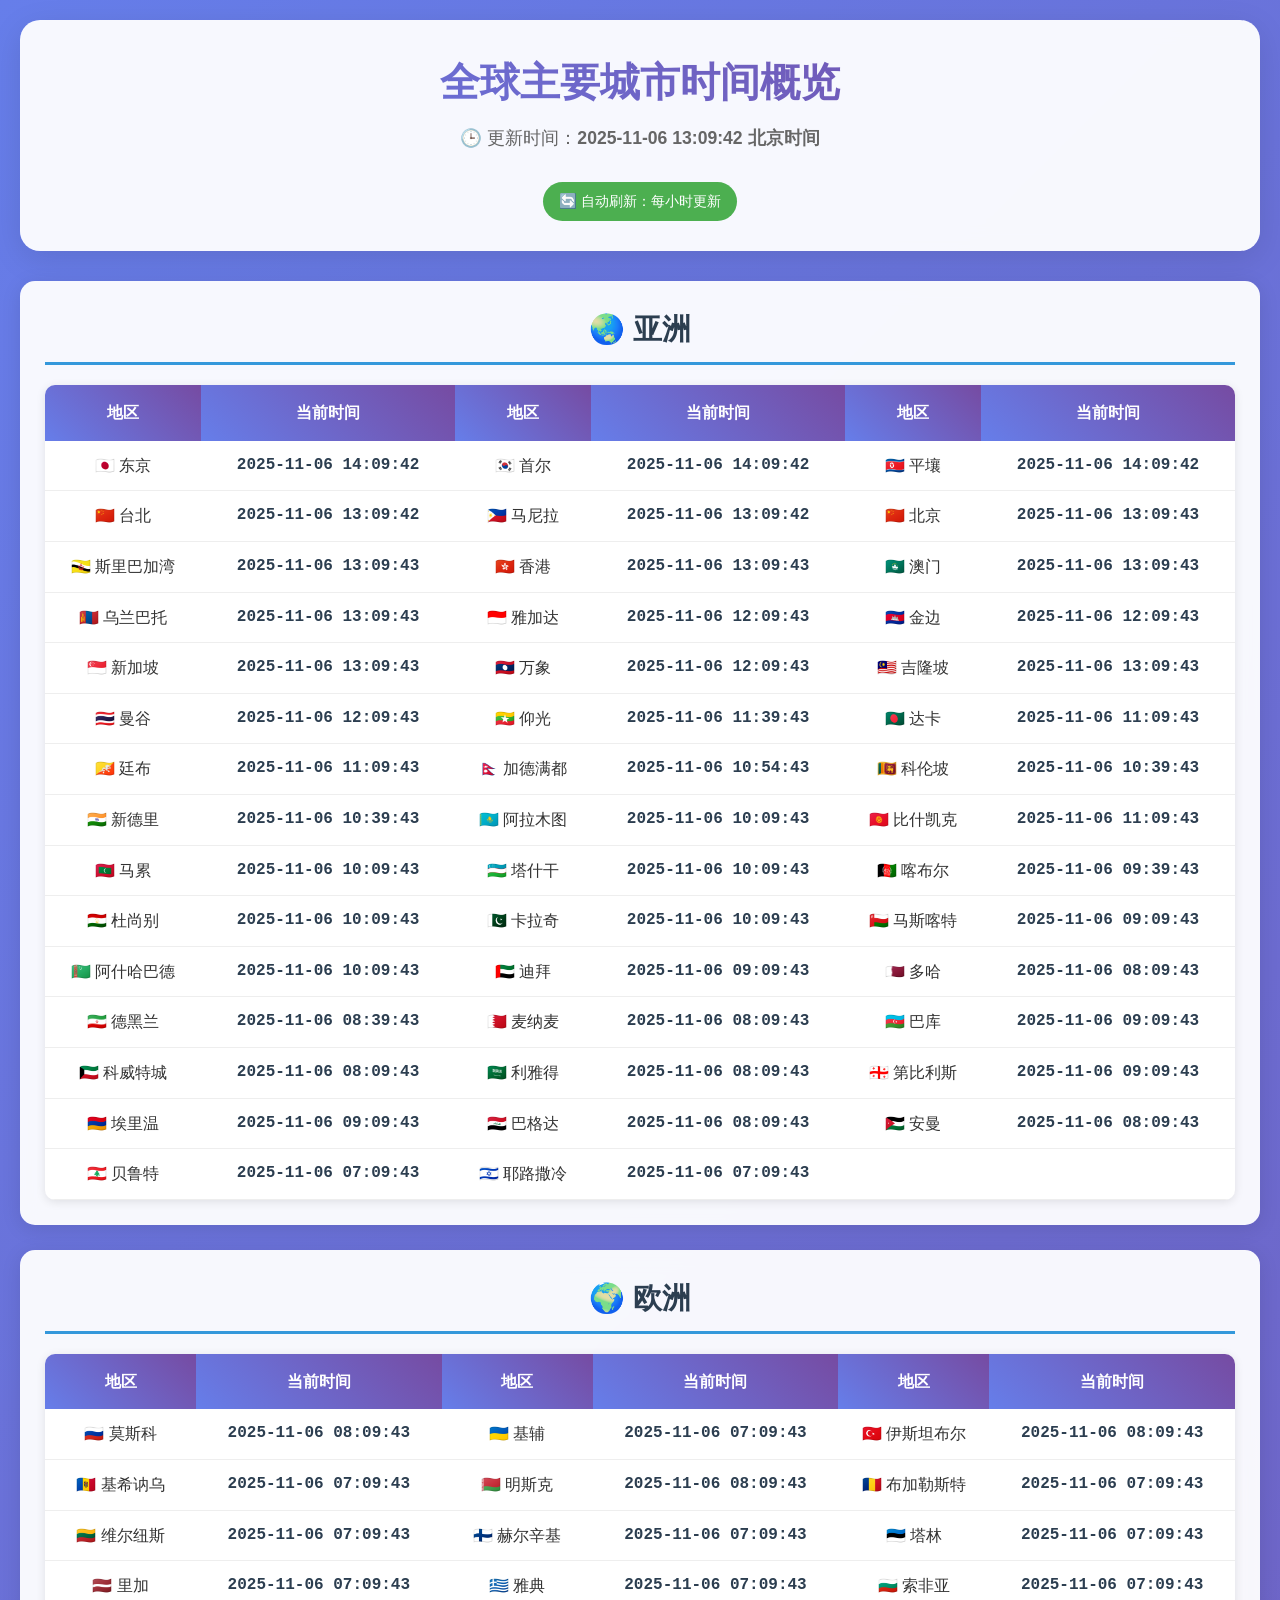
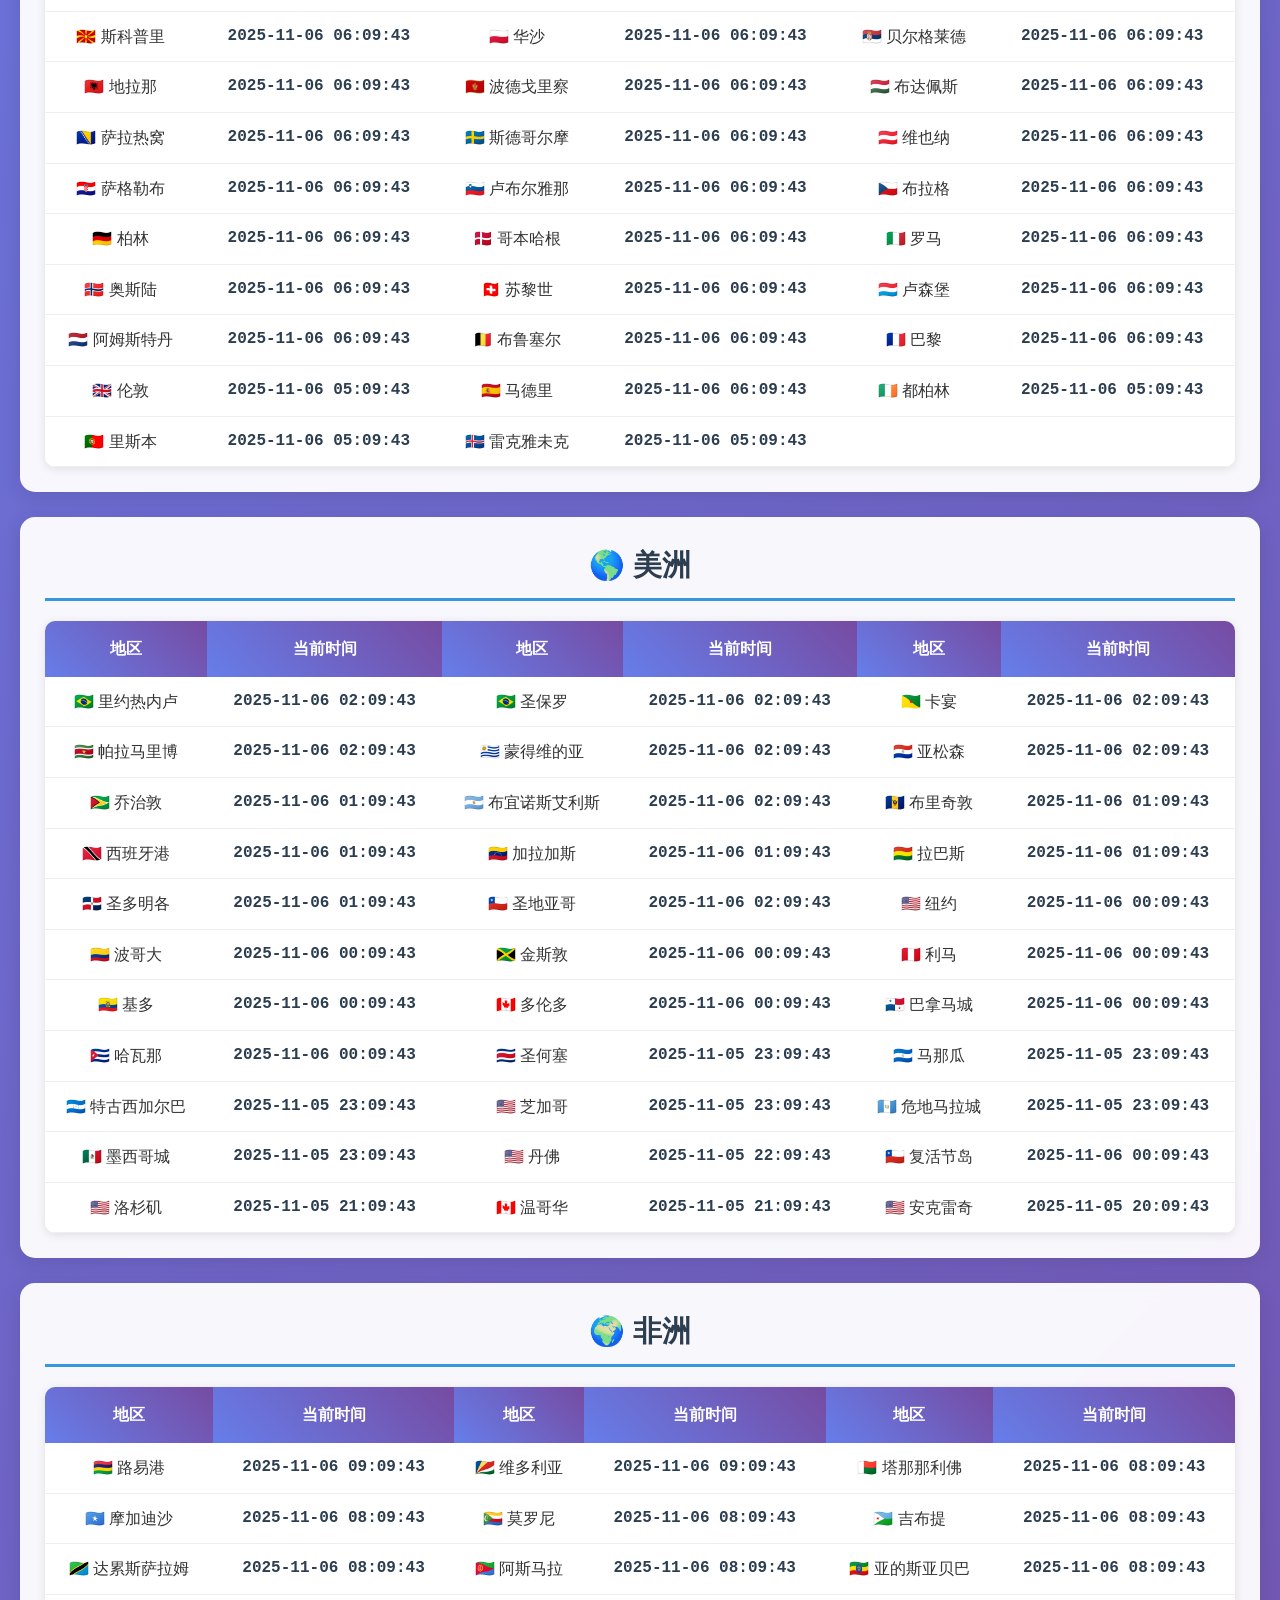
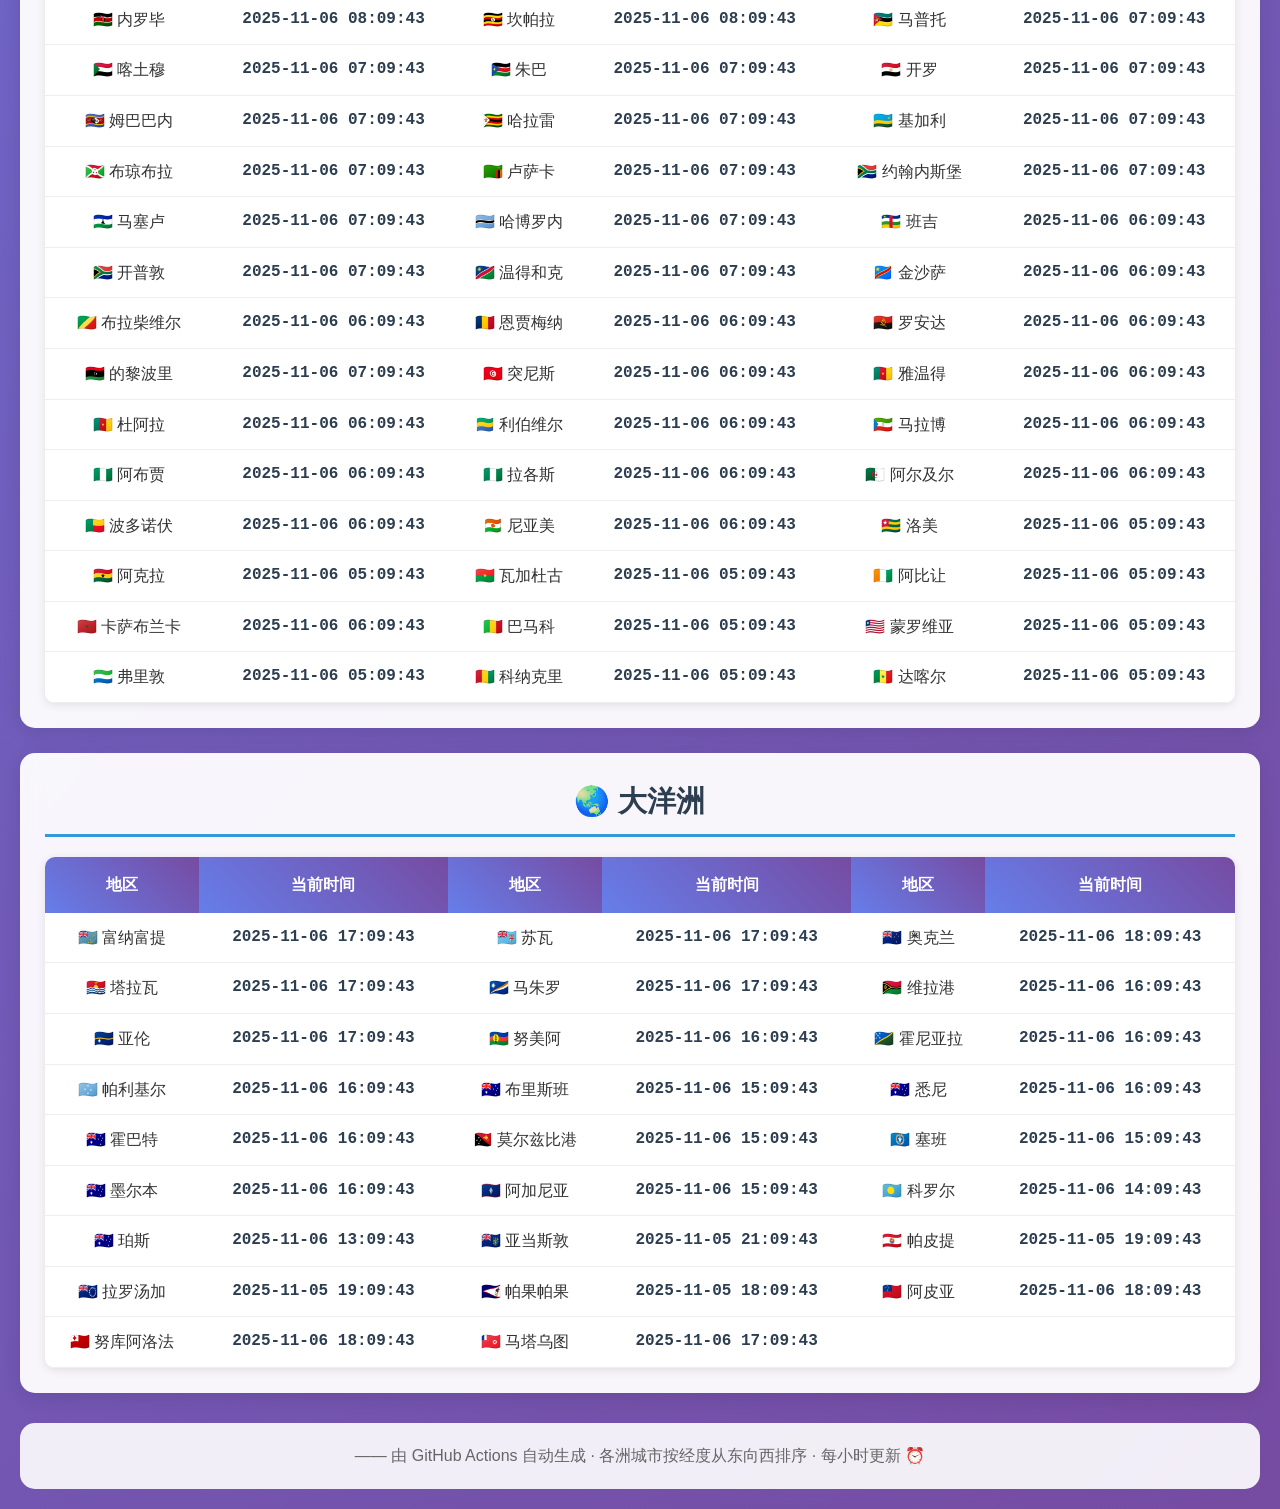
==== commit 17fd3bf7: "⏰ 更新时间：2025-11-06 05:09:45" ====
--- a/index.html
+++ b/index.html
@@ -35,7 +35,7 @@
   <div class="container">
     <div class="header">
       <h1>全球主要城市时间概览</h1>
-      <div class="update-time">🕒 更新时间：<strong>2025-11-06 12:15:06 北京时间</strong></div>
+      <div class="update-time">🕒 更新时间：<strong>2025-11-06 13:09:42 北京时间</strong></div>
       <div class="auto-refresh">🔄 自动刷新：每小时更新</div>
     </div>
 
@@ -60,121 +60,121 @@
         <tbody>
           <tr>
             <td>🇯🇵 东京</td>
-            <td class="time-cell">2025-11-06 13:15:06</td>
+            <td class="time-cell">2025-11-06 14:09:42</td>
             <td>🇰🇷 首尔</td>
-            <td class="time-cell">2025-11-06 13:15:06</td>
+            <td class="time-cell">2025-11-06 14:09:42</td>
             <td>🇰🇵 平壤</td>
-            <td class="time-cell">2025-11-06 13:15:06</td>
+            <td class="time-cell">2025-11-06 14:09:42</td>
           </tr>
           <tr>
             <td>🇨🇳 台北</td>
-            <td class="time-cell">2025-11-06 12:15:06</td>
+            <td class="time-cell">2025-11-06 13:09:42</td>
             <td>🇵🇭 马尼拉</td>
-            <td class="time-cell">2025-11-06 12:15:06</td>
+            <td class="time-cell">2025-11-06 13:09:42</td>
             <td>🇨🇳 北京</td>
-            <td class="time-cell">2025-11-06 12:15:06</td>
+            <td class="time-cell">2025-11-06 13:09:43</td>
           </tr>
           <tr>
             <td>🇧🇳 斯里巴加湾</td>
-            <td class="time-cell">2025-11-06 12:15:06</td>
+            <td class="time-cell">2025-11-06 13:09:43</td>
             <td>🇭🇰 香港</td>
-            <td class="time-cell">2025-11-06 12:15:06</td>
+            <td class="time-cell">2025-11-06 13:09:43</td>
             <td>🇲🇴 澳门</td>
-            <td class="time-cell">2025-11-06 12:15:06</td>
+            <td class="time-cell">2025-11-06 13:09:43</td>
           </tr>
           <tr>
             <td>🇲🇳 乌兰巴托</td>
-            <td class="time-cell">2025-11-06 12:15:06</td>
+            <td class="time-cell">2025-11-06 13:09:43</td>
             <td>🇮🇩 雅加达</td>
-            <td class="time-cell">2025-11-06 11:15:06</td>
+            <td class="time-cell">2025-11-06 12:09:43</td>
             <td>🇰🇭 金边</td>
-            <td class="time-cell">2025-11-06 11:15:06</td>
+            <td class="time-cell">2025-11-06 12:09:43</td>
           </tr>
           <tr>
             <td>🇸🇬 新加坡</td>
-            <td class="time-cell">2025-11-06 12:15:06</td>
+            <td class="time-cell">2025-11-06 13:09:43</td>
             <td>🇱🇦 万象</td>
-            <td class="time-cell">2025-11-06 11:15:06</td>
+            <td class="time-cell">2025-11-06 12:09:43</td>
             <td>🇲🇾 吉隆坡</td>
-            <td class="time-cell">2025-11-06 12:15:06</td>
+            <td class="time-cell">2025-11-06 13:09:43</td>
           </tr>
           <tr>
             <td>🇹🇭 曼谷</td>
-            <td class="time-cell">2025-11-06 11:15:06</td>
+            <td class="time-cell">2025-11-06 12:09:43</td>
             <td>🇲🇲 仰光</td>
-            <td class="time-cell">2025-11-06 10:45:06</td>
+            <td class="time-cell">2025-11-06 11:39:43</td>
             <td>🇧🇩 达卡</td>
-            <td class="time-cell">2025-11-06 10:15:06</td>
+            <td class="time-cell">2025-11-06 11:09:43</td>
           </tr>
           <tr>
             <td>🇧🇹 廷布</td>
-            <td class="time-cell">2025-11-06 10:15:06</td>
+            <td class="time-cell">2025-11-06 11:09:43</td>
             <td>🇳🇵 加德满都</td>
-            <td class="time-cell">2025-11-06 10:00:06</td>
+            <td class="time-cell">2025-11-06 10:54:43</td>
             <td>🇱🇰 科伦坡</td>
-            <td class="time-cell">2025-11-06 09:45:06</td>
+            <td class="time-cell">2025-11-06 10:39:43</td>
           </tr>
           <tr>
             <td>🇮🇳 新德里</td>
-            <td class="time-cell">2025-11-06 09:45:06</td>
+            <td class="time-cell">2025-11-06 10:39:43</td>
             <td>🇰🇿 阿拉木图</td>
-            <td class="time-cell">2025-11-06 09:15:06</td>
+            <td class="time-cell">2025-11-06 10:09:43</td>
             <td>🇰🇬 比什凯克</td>
-            <td class="time-cell">2025-11-06 10:15:06</td>
+            <td class="time-cell">2025-11-06 11:09:43</td>
           </tr>
           <tr>
             <td>🇲🇻 马累</td>
-            <td class="time-cell">2025-11-06 09:15:06</td>
+            <td class="time-cell">2025-11-06 10:09:43</td>
             <td>🇺🇿 塔什干</td>
-            <td class="time-cell">2025-11-06 09:15:06</td>
+            <td class="time-cell">2025-11-06 10:09:43</td>
             <td>🇦🇫 喀布尔</td>
-            <td class="time-cell">2025-11-06 08:45:06</td>
+            <td class="time-cell">2025-11-06 09:39:43</td>
           </tr>
           <tr>
             <td>🇹🇯 杜尚别</td>
-            <td class="time-cell">2025-11-06 09:15:06</td>
+            <td class="time-cell">2025-11-06 10:09:43</td>
             <td>🇵🇰 卡拉奇</td>
-            <td class="time-cell">2025-11-06 09:15:06</td>
+            <td class="time-cell">2025-11-06 10:09:43</td>
             <td>🇴🇲 马斯喀特</td>
-            <td class="time-cell">2025-11-06 08:15:06</td>
+            <td class="time-cell">2025-11-06 09:09:43</td>
           </tr>
           <tr>
             <td>🇹🇲 阿什哈巴德</td>
-            <td class="time-cell">2025-11-06 09:15:06</td>
+            <td class="time-cell">2025-11-06 10:09:43</td>
             <td>🇦🇪 迪拜</td>
-            <td class="time-cell">2025-11-06 08:15:06</td>
+            <td class="time-cell">2025-11-06 09:09:43</td>
             <td>🇶🇦 多哈</td>
-            <td class="time-cell">2025-11-06 07:15:06</td>
+            <td class="time-cell">2025-11-06 08:09:43</td>
           </tr>
           <tr>
             <td>🇮🇷 德黑兰</td>
-            <td class="time-cell">2025-11-06 07:45:06</td>
+            <td class="time-cell">2025-11-06 08:39:43</td>
             <td>🇧🇭 麦纳麦</td>
-            <td class="time-cell">2025-11-06 07:15:06</td>
+            <td class="time-cell">2025-11-06 08:09:43</td>
             <td>🇦🇿 巴库</td>
-            <td class="time-cell">2025-11-06 08:15:06</td>
+            <td class="time-cell">2025-11-06 09:09:43</td>
           </tr>
           <tr>
             <td>🇰🇼 科威特城</td>
-            <td class="time-cell">2025-11-06 07:15:06</td>
+            <td class="time-cell">2025-11-06 08:09:43</td>
             <td>🇸🇦 利雅得</td>
-            <td class="time-cell">2025-11-06 07:15:06</td>
+            <td class="time-cell">2025-11-06 08:09:43</td>
             <td>🇬🇪 第比利斯</td>
-            <td class="time-cell">2025-11-06 08:15:06</td>
+            <td class="time-cell">2025-11-06 09:09:43</td>
           </tr>
           <tr>
             <td>🇦🇲 埃里温</td>
-            <td class="time-cell">2025-11-06 08:15:06</td>
+            <td class="time-cell">2025-11-06 09:09:43</td>
             <td>🇮🇶 巴格达</td>
-            <td class="time-cell">2025-11-06 07:15:06</td>
+            <td class="time-cell">2025-11-06 08:09:43</td>
             <td>🇯🇴 安曼</td>
-            <td class="time-cell">2025-11-06 07:15:06</td>
+            <td class="time-cell">2025-11-06 08:09:43</td>
           </tr>
           <tr>
             <td>🇱🇧 贝鲁特</td>
-            <td class="time-cell">2025-11-06 06:15:06</td>
+            <td class="time-cell">2025-11-06 07:09:43</td>
             <td>🇮🇱 耶路撒冷</td>
-            <td class="time-cell">2025-11-06 06:15:06</td>
+            <td class="time-cell">2025-11-06 07:09:43</td>
             <td></td>
             <td></td>
           </tr>
@@ -198,105 +198,105 @@
         <tbody>
           <tr>
             <td>🇷🇺 莫斯科</td>
-            <td class="time-cell">2025-11-06 07:15:06</td>
+            <td class="time-cell">2025-11-06 08:09:43</td>
             <td>🇺🇦 基辅</td>
-            <td class="time-cell">2025-11-06 06:15:06</td>
+            <td class="time-cell">2025-11-06 07:09:43</td>
             <td>🇹🇷 伊斯坦布尔</td>
-            <td class="time-cell">2025-11-06 07:15:06</td>
+            <td class="time-cell">2025-11-06 08:09:43</td>
           </tr>
           <tr>
             <td>🇲🇩 基希讷乌</td>
-            <td class="time-cell">2025-11-06 06:15:06</td>
+            <td class="time-cell">2025-11-06 07:09:43</td>
             <td>🇧🇾 明斯克</td>
-            <td class="time-cell">2025-11-06 07:15:06</td>
+            <td class="time-cell">2025-11-06 08:09:43</td>
             <td>🇷🇴 布加勒斯特</td>
-            <td class="time-cell">2025-11-06 06:15:06</td>
+            <td class="time-cell">2025-11-06 07:09:43</td>
           </tr>
           <tr>
             <td>🇱🇹 维尔纽斯</td>
-            <td class="time-cell">2025-11-06 06:15:06</td>
+            <td class="time-cell">2025-11-06 07:09:43</td>
             <td>🇫🇮 赫尔辛基</td>
-            <td class="time-cell">2025-11-06 06:15:06</td>
+            <td class="time-cell">2025-11-06 07:09:43</td>
             <td>🇪🇪 塔林</td>
-            <td class="time-cell">2025-11-06 06:15:06</td>
+            <td class="time-cell">2025-11-06 07:09:43</td>
           </tr>
           <tr>
             <td>🇱🇻 里加</td>
-            <td class="time-cell">2025-11-06 06:15:06</td>
+            <td class="time-cell">2025-11-06 07:09:43</td>
             <td>🇬🇷 雅典</td>
-            <td class="time-cell">2025-11-06 06:15:06</td>
+            <td class="time-cell">2025-11-06 07:09:43</td>
             <td>🇧🇬 索非亚</td>
-            <td class="time-cell">2025-11-06 06:15:06</td>
+            <td class="time-cell">2025-11-06 07:09:43</td>
           </tr>
           <tr>
             <td>🇲🇰 斯科普里</td>
-            <td class="time-cell">2025-11-06 05:15:06</td>
+            <td class="time-cell">2025-11-06 06:09:43</td>
             <td>🇵🇱 华沙</td>
-            <td class="time-cell">2025-11-06 05:15:06</td>
+            <td class="time-cell">2025-11-06 06:09:43</td>
             <td>🇷🇸 贝尔格莱德</td>
-            <td class="time-cell">2025-11-06 05:15:06</td>
+            <td class="time-cell">2025-11-06 06:09:43</td>
           </tr>
           <tr>
             <td>🇦🇱 地拉那</td>
-            <td class="time-cell">2025-11-06 05:15:06</td>
+            <td class="time-cell">2025-11-06 06:09:43</td>
             <td>🇲🇪 波德戈里察</td>
-            <td class="time-cell">2025-11-06 05:15:06</td>
+            <td class="time-cell">2025-11-06 06:09:43</td>
             <td>🇭🇺 布达佩斯</td>
-            <td class="time-cell">2025-11-06 05:15:06</td>
+            <td class="time-cell">2025-11-06 06:09:43</td>
           </tr>
           <tr>
             <td>🇧🇦 萨拉热窝</td>
-            <td class="time-cell">2025-11-06 05:15:06</td>
+            <td class="time-cell">2025-11-06 06:09:43</td>
             <td>🇸🇪 斯德哥尔摩</td>
-            <td class="time-cell">2025-11-06 05:15:06</td>
+            <td class="time-cell">2025-11-06 06:09:43</td>
             <td>🇦🇹 维也纳</td>
-            <td class="time-cell">2025-11-06 05:15:06</td>
+            <td class="time-cell">2025-11-06 06:09:43</td>
           </tr>
           <tr>
             <td>🇭🇷 萨格勒布</td>
-            <td class="time-cell">2025-11-06 05:15:06</td>
+            <td class="time-cell">2025-11-06 06:09:43</td>
             <td>🇸🇮 卢布尔雅那</td>
-            <td class="time-cell">2025-11-06 05:15:06</td>
+            <td class="time-cell">2025-11-06 06:09:43</td>
             <td>🇨🇿 布拉格</td>
-            <td class="time-cell">2025-11-06 05:15:06</td>
+            <td class="time-cell">2025-11-06 06:09:43</td>
           </tr>
           <tr>
             <td>🇩🇪 柏林</td>
-            <td class="time-cell">2025-11-06 05:15:06</td>
+            <td class="time-cell">2025-11-06 06:09:43</td>
             <td>🇩🇰 哥本哈根</td>
-            <td class="time-cell">2025-11-06 05:15:06</td>
+            <td class="time-cell">2025-11-06 06:09:43</td>
             <td>🇮🇹 罗马</td>
-            <td class="time-cell">2025-11-06 05:15:06</td>
+            <td class="time-cell">2025-11-06 06:09:43</td>
           </tr>
           <tr>
             <td>🇳🇴 奥斯陆</td>
-            <td class="time-cell">2025-11-06 05:15:06</td>
+            <td class="time-cell">2025-11-06 06:09:43</td>
             <td>🇨🇭 苏黎世</td>
-            <td class="time-cell">2025-11-06 05:15:06</td>
+            <td class="time-cell">2025-11-06 06:09:43</td>
             <td>🇱🇺 卢森堡</td>
-            <td class="time-cell">2025-11-06 05:15:06</td>
+            <td class="time-cell">2025-11-06 06:09:43</td>
           </tr>
           <tr>
             <td>🇳🇱 阿姆斯特丹</td>
-            <td class="time-cell">2025-11-06 05:15:06</td>
+            <td class="time-cell">2025-11-06 06:09:43</td>
             <td>🇧🇪 布鲁塞尔</td>
-            <td class="time-cell">2025-11-06 05:15:06</td>
+            <td class="time-cell">2025-11-06 06:09:43</td>
             <td>🇫🇷 巴黎</td>
-            <td class="time-cell">2025-11-06 05:15:06</td>
+            <td class="time-cell">2025-11-06 06:09:43</td>
           </tr>
           <tr>
             <td>🇬🇧 伦敦</td>
-            <td class="time-cell">2025-11-06 04:15:06</td>
+            <td class="time-cell">2025-11-06 05:09:43</td>
             <td>🇪🇸 马德里</td>
-            <td class="time-cell">2025-11-06 05:15:06</td>
+            <td class="time-cell">2025-11-06 06:09:43</td>
             <td>🇮🇪 都柏林</td>
-            <td class="time-cell">2025-11-06 04:15:06</td>
+            <td class="time-cell">2025-11-06 05:09:43</td>
           </tr>
           <tr>
             <td>🇵🇹 里斯本</td>
-            <td class="time-cell">2025-11-06 04:15:06</td>
+            <td class="time-cell">2025-11-06 05:09:43</td>
             <td>🇮🇸 雷克雅未克</td>
-            <td class="time-cell">2025-11-06 04:15:06</td>
+            <td class="time-cell">2025-11-06 05:09:43</td>
             <td></td>
             <td></td>
           </tr>
@@ -320,91 +320,91 @@
         <tbody>
           <tr>
             <td>🇧🇷 里约热内卢</td>
-            <td class="time-cell">2025-11-06 01:15:06</td>
+            <td class="time-cell">2025-11-06 02:09:43</td>
             <td>🇧🇷 圣保罗</td>
-            <td class="time-cell">2025-11-06 01:15:06</td>
+            <td class="time-cell">2025-11-06 02:09:43</td>
             <td>🇬🇫 卡宴</td>
-            <td class="time-cell">2025-11-06 01:15:06</td>
+            <td class="time-cell">2025-11-06 02:09:43</td>
           </tr>
           <tr>
             <td>🇸🇷 帕拉马里博</td>
-            <td class="time-cell">2025-11-06 01:15:06</td>
+            <td class="time-cell">2025-11-06 02:09:43</td>
             <td>🇺🇾 蒙得维的亚</td>
-            <td class="time-cell">2025-11-06 01:15:06</td>
+            <td class="time-cell">2025-11-06 02:09:43</td>
             <td>🇵🇾 亚松森</td>
-            <td class="time-cell">2025-11-06 01:15:06</td>
+            <td class="time-cell">2025-11-06 02:09:43</td>
           </tr>
           <tr>
             <td>🇬🇾 乔治敦</td>
-            <td class="time-cell">2025-11-06 00:15:06</td>
+            <td class="time-cell">2025-11-06 01:09:43</td>
             <td>🇦🇷 布宜诺斯艾利斯</td>
-            <td class="time-cell">2025-11-06 01:15:06</td>
+            <td class="time-cell">2025-11-06 02:09:43</td>
             <td>🇧🇧 布里奇敦</td>
-            <td class="time-cell">2025-11-06 00:15:06</td>
+            <td class="time-cell">2025-11-06 01:09:43</td>
           </tr>
           <tr>
             <td>🇹🇹 西班牙港</td>
-            <td class="time-cell">2025-11-06 00:15:06</td>
+            <td class="time-cell">2025-11-06 01:09:43</td>
             <td>🇻🇪 加拉加斯</td>
-            <td class="time-cell">2025-11-06 00:15:06</td>
+            <td class="time-cell">2025-11-06 01:09:43</td>
             <td>🇧🇴 拉巴斯</td>
-            <td class="time-cell">2025-11-06 00:15:06</td>
+            <td class="time-cell">2025-11-06 01:09:43</td>
           </tr>
           <tr>
             <td>🇩🇴 圣多明各</td>
-            <td class="time-cell">2025-11-06 00:15:06</td>
+            <td class="time-cell">2025-11-06 01:09:43</td>
             <td>🇨🇱 圣地亚哥</td>
-            <td class="time-cell">2025-11-06 01:15:06</td>
+            <td class="time-cell">2025-11-06 02:09:43</td>
             <td>🇺🇸 纽约</td>
-            <td class="time-cell">2025-11-05 23:15:06</td>
+            <td class="time-cell">2025-11-06 00:09:43</td>
           </tr>
           <tr>
             <td>🇨🇴 波哥大</td>
-            <td class="time-cell">2025-11-05 23:15:06</td>
+            <td class="time-cell">2025-11-06 00:09:43</td>
             <td>🇯🇲 金斯敦</td>
-            <td class="time-cell">2025-11-05 23:15:06</td>
+            <td class="time-cell">2025-11-06 00:09:43</td>
             <td>🇵🇪 利马</td>
-            <td class="time-cell">2025-11-05 23:15:06</td>
+            <td class="time-cell">2025-11-06 00:09:43</td>
           </tr>
           <tr>
             <td>🇪🇨 基多</td>
-            <td class="time-cell">2025-11-05 23:15:06</td>
+            <td class="time-cell">2025-11-06 00:09:43</td>
             <td>🇨🇦 多伦多</td>
-            <td class="time-cell">2025-11-05 23:15:06</td>
+            <td class="time-cell">2025-11-06 00:09:43</td>
             <td>🇵🇦 巴拿马城</td>
-            <td class="time-cell">2025-11-05 23:15:06</td>
+            <td class="time-cell">2025-11-06 00:09:43</td>
           </tr>
           <tr>
             <td>🇨🇺 哈瓦那</td>
-            <td class="time-cell">2025-11-05 23:15:06</td>
+            <td class="time-cell">2025-11-06 00:09:43</td>
             <td>🇨🇷 圣何塞</td>
-            <td class="time-cell">2025-11-05 22:15:06</td>
+            <td class="time-cell">2025-11-05 23:09:43</td>
             <td>🇳🇮 马那瓜</td>
-            <td class="time-cell">2025-11-05 22:15:06</td>
+            <td class="time-cell">2025-11-05 23:09:43</td>
           </tr>
           <tr>
             <td>🇭🇳 特古西加尔巴</td>
-            <td class="time-cell">2025-11-05 22:15:06</td>
+            <td class="time-cell">2025-11-05 23:09:43</td>
             <td>🇺🇸 芝加哥</td>
-            <td class="time-cell">2025-11-05 22:15:06</td>
+            <td class="time-cell">2025-11-05 23:09:43</td>
             <td>🇬🇹 危地马拉城</td>
-            <td class="time-cell">2025-11-05 22:15:06</td>
+            <td class="time-cell">2025-11-05 23:09:43</td>
           </tr>
           <tr>
             <td>🇲🇽 墨西哥城</td>
-            <td class="time-cell">2025-11-05 22:15:06</td>
+            <td class="time-cell">2025-11-05 23:09:43</td>
             <td>🇺🇸 丹佛</td>
-            <td class="time-cell">2025-11-05 21:15:06</td>
+            <td class="time-cell">2025-11-05 22:09:43</td>
             <td>🇨🇱 复活节岛</td>
-            <td class="time-cell">2025-11-05 23:15:06</td>
+            <td class="time-cell">2025-11-06 00:09:43</td>
           </tr>
           <tr>
             <td>🇺🇸 洛杉矶</td>
-            <td class="time-cell">2025-11-05 20:15:06</td>
+            <td class="time-cell">2025-11-05 21:09:43</td>
             <td>🇨🇦 温哥华</td>
-            <td class="time-cell">2025-11-05 20:15:06</td>
+            <td class="time-cell">2025-11-05 21:09:43</td>
             <td>🇺🇸 安克雷奇</td>
-            <td class="time-cell">2025-11-05 19:15:06</td>
+            <td class="time-cell">2025-11-05 20:09:43</td>
           </tr>
         </tbody>
       </table>
@@ -426,139 +426,139 @@
         <tbody>
           <tr>
             <td>🇲🇺 路易港</td>
-            <td class="time-cell">2025-11-06 08:15:07</td>
+            <td class="time-cell">2025-11-06 09:09:43</td>
             <td>🇸🇨 维多利亚</td>
-            <td class="time-cell">2025-11-06 08:15:07</td>
+            <td class="time-cell">2025-11-06 09:09:43</td>
             <td>🇲🇬 塔那那利佛</td>
-            <td class="time-cell">2025-11-06 07:15:07</td>
+            <td class="time-cell">2025-11-06 08:09:43</td>
           </tr>
           <tr>
             <td>🇸🇴 摩加迪沙</td>
-            <td class="time-cell">2025-11-06 07:15:07</td>
+            <td class="time-cell">2025-11-06 08:09:43</td>
             <td>🇰🇲 莫罗尼</td>
-            <td class="time-cell">2025-11-06 07:15:07</td>
+            <td class="time-cell">2025-11-06 08:09:43</td>
             <td>🇩🇯 吉布提</td>
-            <td class="time-cell">2025-11-06 07:15:07</td>
+            <td class="time-cell">2025-11-06 08:09:43</td>
           </tr>
           <tr>
             <td>🇹🇿 达累斯萨拉姆</td>
-            <td class="time-cell">2025-11-06 07:15:07</td>
+            <td class="time-cell">2025-11-06 08:09:43</td>
             <td>🇪🇷 阿斯马拉</td>
-            <td class="time-cell">2025-11-06 07:15:07</td>
+            <td class="time-cell">2025-11-06 08:09:43</td>
             <td>🇪🇹 亚的斯亚贝巴</td>
-            <td class="time-cell">2025-11-06 07:15:07</td>
+            <td class="time-cell">2025-11-06 08:09:43</td>
           </tr>
           <tr>
             <td>🇰🇪 内罗毕</td>
-            <td class="time-cell">2025-11-06 07:15:07</td>
+            <td class="time-cell">2025-11-06 08:09:43</td>
             <td>🇺🇬 坎帕拉</td>
-            <td class="time-cell">2025-11-06 07:15:07</td>
+            <td class="time-cell">2025-11-06 08:09:43</td>
             <td>🇲🇿 马普托</td>
-            <td class="time-cell">2025-11-06 06:15:07</td>
+            <td class="time-cell">2025-11-06 07:09:43</td>
           </tr>
           <tr>
             <td>🇸🇩 喀土穆</td>
-            <td class="time-cell">2025-11-06 06:15:07</td>
+            <td class="time-cell">2025-11-06 07:09:43</td>
             <td>🇸🇸 朱巴</td>
-            <td class="time-cell">2025-11-06 06:15:07</td>
+            <td class="time-cell">2025-11-06 07:09:43</td>
             <td>🇪🇬 开罗</td>
-            <td class="time-cell">2025-11-06 06:15:07</td>
+            <td class="time-cell">2025-11-06 07:09:43</td>
           </tr>
           <tr>
             <td>🇸🇿 姆巴巴内</td>
-            <td class="time-cell">2025-11-06 06:15:07</td>
+            <td class="time-cell">2025-11-06 07:09:43</td>
             <td>🇿🇼 哈拉雷</td>
-            <td class="time-cell">2025-11-06 06:15:07</td>
+            <td class="time-cell">2025-11-06 07:09:43</td>
             <td>🇷🇼 基加利</td>
-            <td class="time-cell">2025-11-06 06:15:07</td>
+            <td class="time-cell">2025-11-06 07:09:43</td>
           </tr>
           <tr>
             <td>🇧🇮 布琼布拉</td>
-            <td class="time-cell">2025-11-06 06:15:07</td>
+            <td class="time-cell">2025-11-06 07:09:43</td>
             <td>🇿🇲 卢萨卡</td>
-            <td class="time-cell">2025-11-06 06:15:07</td>
+            <td class="time-cell">2025-11-06 07:09:43</td>
             <td>🇿🇦 约翰内斯堡</td>
-            <td class="time-cell">2025-11-06 06:15:07</td>
+            <td class="time-cell">2025-11-06 07:09:43</td>
           </tr>
           <tr>
             <td>🇱🇸 马塞卢</td>
-            <td class="time-cell">2025-11-06 06:15:07</td>
+            <td class="time-cell">2025-11-06 07:09:43</td>
             <td>🇧🇼 哈博罗内</td>
-            <td class="time-cell">2025-11-06 06:15:07</td>
+            <td class="time-cell">2025-11-06 07:09:43</td>
             <td>🇨🇫 班吉</td>
-            <td class="time-cell">2025-11-06 05:15:07</td>
+            <td class="time-cell">2025-11-06 06:09:43</td>
           </tr>
           <tr>
             <td>🇿🇦 开普敦</td>
-            <td class="time-cell">2025-11-06 06:15:07</td>
+            <td class="time-cell">2025-11-06 07:09:43</td>
             <td>🇳🇦 温得和克</td>
-            <td class="time-cell">2025-11-06 06:15:07</td>
+            <td class="time-cell">2025-11-06 07:09:43</td>
             <td>🇨🇩 金沙萨</td>
-            <td class="time-cell">2025-11-06 05:15:07</td>
+            <td class="time-cell">2025-11-06 06:09:43</td>
           </tr>
           <tr>
             <td>🇨🇬 布拉柴维尔</td>
-            <td class="time-cell">2025-11-06 05:15:07</td>
+            <td class="time-cell">2025-11-06 06:09:43</td>
             <td>🇹🇩 恩贾梅纳</td>
-            <td class="time-cell">2025-11-06 05:15:07</td>
+            <td class="time-cell">2025-11-06 06:09:43</td>
             <td>🇦🇴 罗安达</td>
-            <td class="time-cell">2025-11-06 05:15:07</td>
+            <td class="time-cell">2025-11-06 06:09:43</td>
           </tr>
           <tr>
             <td>🇱🇾 的黎波里</td>
-            <td class="time-cell">2025-11-06 06:15:07</td>
+            <td class="time-cell">2025-11-06 07:09:43</td>
             <td>🇹🇳 突尼斯</td>
-            <td class="time-cell">2025-11-06 05:15:07</td>
+            <td class="time-cell">2025-11-06 06:09:43</td>
             <td>🇨🇲 雅温得</td>
-            <td class="time-cell">2025-11-06 05:15:07</td>
+            <td class="time-cell">2025-11-06 06:09:43</td>
           </tr>
           <tr>
             <td>🇨🇲 杜阿拉</td>
-            <td class="time-cell">2025-11-06 05:15:07</td>
+            <td class="time-cell">2025-11-06 06:09:43</td>
             <td>🇬🇦 利伯维尔</td>
-            <td class="time-cell">2025-11-06 05:15:07</td>
+            <td class="time-cell">2025-11-06 06:09:43</td>
             <td>🇬🇶 马拉博</td>
-            <td class="time-cell">2025-11-06 05:15:07</td>
+            <td class="time-cell">2025-11-06 06:09:43</td>
           </tr>
           <tr>
             <td>🇳🇬 阿布贾</td>
-            <td class="time-cell">2025-11-06 05:15:07</td>
+            <td class="time-cell">2025-11-06 06:09:43</td>
             <td>🇳🇬 拉各斯</td>
-            <td class="time-cell">2025-11-06 05:15:07</td>
+            <td class="time-cell">2025-11-06 06:09:43</td>
             <td>🇩🇿 阿尔及尔</td>
-            <td class="time-cell">2025-11-06 05:15:07</td>
+            <td class="time-cell">2025-11-06 06:09:43</td>
           </tr>
           <tr>
             <td>🇧🇯 波多诺伏</td>
-            <td class="time-cell">2025-11-06 05:15:07</td>
+            <td class="time-cell">2025-11-06 06:09:43</td>
             <td>🇳🇪 尼亚美</td>
-            <td class="time-cell">2025-11-06 05:15:07</td>
+            <td class="time-cell">2025-11-06 06:09:43</td>
             <td>🇹🇬 洛美</td>
-            <td class="time-cell">2025-11-06 04:15:07</td>
+            <td class="time-cell">2025-11-06 05:09:43</td>
           </tr>
           <tr>
             <td>🇬🇭 阿克拉</td>
-            <td class="time-cell">2025-11-06 04:15:07</td>
+            <td class="time-cell">2025-11-06 05:09:43</td>
             <td>🇧🇫 瓦加杜古</td>
-            <td class="time-cell">2025-11-06 04:15:07</td>
+            <td class="time-cell">2025-11-06 05:09:43</td>
             <td>🇨🇮 阿比让</td>
-            <td class="time-cell">2025-11-06 04:15:07</td>
+            <td class="time-cell">2025-11-06 05:09:43</td>
           </tr>
           <tr>
             <td>🇲🇦 卡萨布兰卡</td>
-            <td class="time-cell">2025-11-06 05:15:07</td>
+            <td class="time-cell">2025-11-06 06:09:43</td>
             <td>🇲🇱 巴马科</td>
-            <td class="time-cell">2025-11-06 04:15:07</td>
+            <td class="time-cell">2025-11-06 05:09:43</td>
             <td>🇱🇷 蒙罗维亚</td>
-            <td class="time-cell">2025-11-06 04:15:07</td>
+            <td class="time-cell">2025-11-06 05:09:43</td>
           </tr>
           <tr>
             <td>🇸🇱 弗里敦</td>
-            <td class="time-cell">2025-11-06 04:15:07</td>
+            <td class="time-cell">2025-11-06 05:09:43</td>
             <td>🇬🇳 科纳克里</td>
-            <td class="time-cell">2025-11-06 04:15:07</td>
+            <td class="time-cell">2025-11-06 05:09:43</td>
             <td>🇸🇳 达喀尔</td>
-            <td class="time-cell">2025-11-06 04:15:07</td>
+            <td class="time-cell">2025-11-06 05:09:43</td>
           </tr>
         </tbody>
       </table>
@@ -580,73 +580,73 @@
         <tbody>
           <tr>
             <td>🇹🇻 富纳富提</td>
-            <td class="time-cell">2025-11-06 16:15:07</td>
+            <td class="time-cell">2025-11-06 17:09:43</td>
             <td>🇫🇯 苏瓦</td>
-            <td class="time-cell">2025-11-06 16:15:07</td>
+            <td class="time-cell">2025-11-06 17:09:43</td>
             <td>🇳🇿 奥克兰</td>
-            <td class="time-cell">2025-11-06 17:15:07</td>
+            <td class="time-cell">2025-11-06 18:09:43</td>
           </tr>
           <tr>
             <td>🇰🇮 塔拉瓦</td>
-            <td class="time-cell">2025-11-06 16:15:07</td>
+            <td class="time-cell">2025-11-06 17:09:43</td>
             <td>🇲🇭 马朱罗</td>
-            <td class="time-cell">2025-11-06 16:15:07</td>
+            <td class="time-cell">2025-11-06 17:09:43</td>
             <td>🇻🇺 维拉港</td>
-            <td class="time-cell">2025-11-06 15:15:07</td>
+            <td class="time-cell">2025-11-06 16:09:43</td>
           </tr>
           <tr>
             <td>🇳🇷 亚伦</td>
-            <td class="time-cell">2025-11-06 16:15:07</td>
+            <td class="time-cell">2025-11-06 17:09:43</td>
             <td>🇳🇨 努美阿</td>
-            <td class="time-cell">2025-11-06 15:15:07</td>
+            <td class="time-cell">2025-11-06 16:09:43</td>
             <td>🇸🇧 霍尼亚拉</td>
-            <td class="time-cell">2025-11-06 15:15:07</td>
+            <td class="time-cell">2025-11-06 16:09:43</td>
           </tr>
           <tr>
             <td>🇫🇲 帕利基尔</td>
-            <td class="time-cell">2025-11-06 15:15:07</td>
+            <td class="time-cell">2025-11-06 16:09:43</td>
             <td>🇦🇺 布里斯班</td>
-            <td class="time-cell">2025-11-06 14:15:07</td>
+            <td class="time-cell">2025-11-06 15:09:43</td>
             <td>🇦🇺 悉尼</td>
-            <td class="time-cell">2025-11-06 15:15:07</td>
+            <td class="time-cell">2025-11-06 16:09:43</td>
           </tr>
           <tr>
             <td>🇦🇺 霍巴特</td>
-            <td class="time-cell">2025-11-06 15:15:07</td>
+            <td class="time-cell">2025-11-06 16:09:43</td>
             <td>🇵🇬 莫尔兹比港</td>
-            <td class="time-cell">2025-11-06 14:15:07</td>
+            <td class="time-cell">2025-11-06 15:09:43</td>
             <td>🇲🇵 塞班</td>
-            <td class="time-cell">2025-11-06 14:15:07</td>
+            <td class="time-cell">2025-11-06 15:09:43</td>
           </tr>
           <tr>
             <td>🇦🇺 墨尔本</td>
-            <td class="time-cell">2025-11-06 15:15:07</td>
+            <td class="time-cell">2025-11-06 16:09:43</td>
             <td>🇬🇺 阿加尼亚</td>
-            <td class="time-cell">2025-11-06 14:15:07</td>
+            <td class="time-cell">2025-11-06 15:09:43</td>
             <td>🇵🇼 科罗尔</td>
-            <td class="time-cell">2025-11-06 13:15:07</td>
+            <td class="time-cell">2025-11-06 14:09:43</td>
           </tr>
           <tr>
             <td>🇦🇺 珀斯</td>
-            <td class="time-cell">2025-11-06 12:15:07</td>
+            <td class="time-cell">2025-11-06 13:09:43</td>
             <td>🇵🇳 亚当斯敦</td>
-            <td class="time-cell">2025-11-05 20:15:07</td>
+            <td class="time-cell">2025-11-05 21:09:43</td>
             <td>🇵🇫 帕皮提</td>
-            <td class="time-cell">2025-11-05 18:15:07</td>
+            <td class="time-cell">2025-11-05 19:09:43</td>
           </tr>
           <tr>
             <td>🇨🇰 拉罗汤加</td>
-            <td class="time-cell">2025-11-05 18:15:07</td>
+            <td class="time-cell">2025-11-05 19:09:43</td>
             <td>🇦🇸 帕果帕果</td>
-            <td class="time-cell">2025-11-05 17:15:07</td>
+            <td class="time-cell">2025-11-05 18:09:43</td>
             <td>🇼🇸 阿皮亚</td>
-            <td class="time-cell">2025-11-06 17:15:07</td>
+            <td class="time-cell">2025-11-06 18:09:43</td>
           </tr>
           <tr>
             <td>🇹🇴 努库阿洛法</td>
-            <td class="time-cell">2025-11-06 17:15:07</td>
+            <td class="time-cell">2025-11-06 18:09:43</td>
             <td>🇼🇫 马塔乌图</td>
-            <td class="time-cell">2025-11-06 16:15:07</td>
+            <td class="time-cell">2025-11-06 17:09:43</td>
             <td></td>
             <td></td>
           </tr>
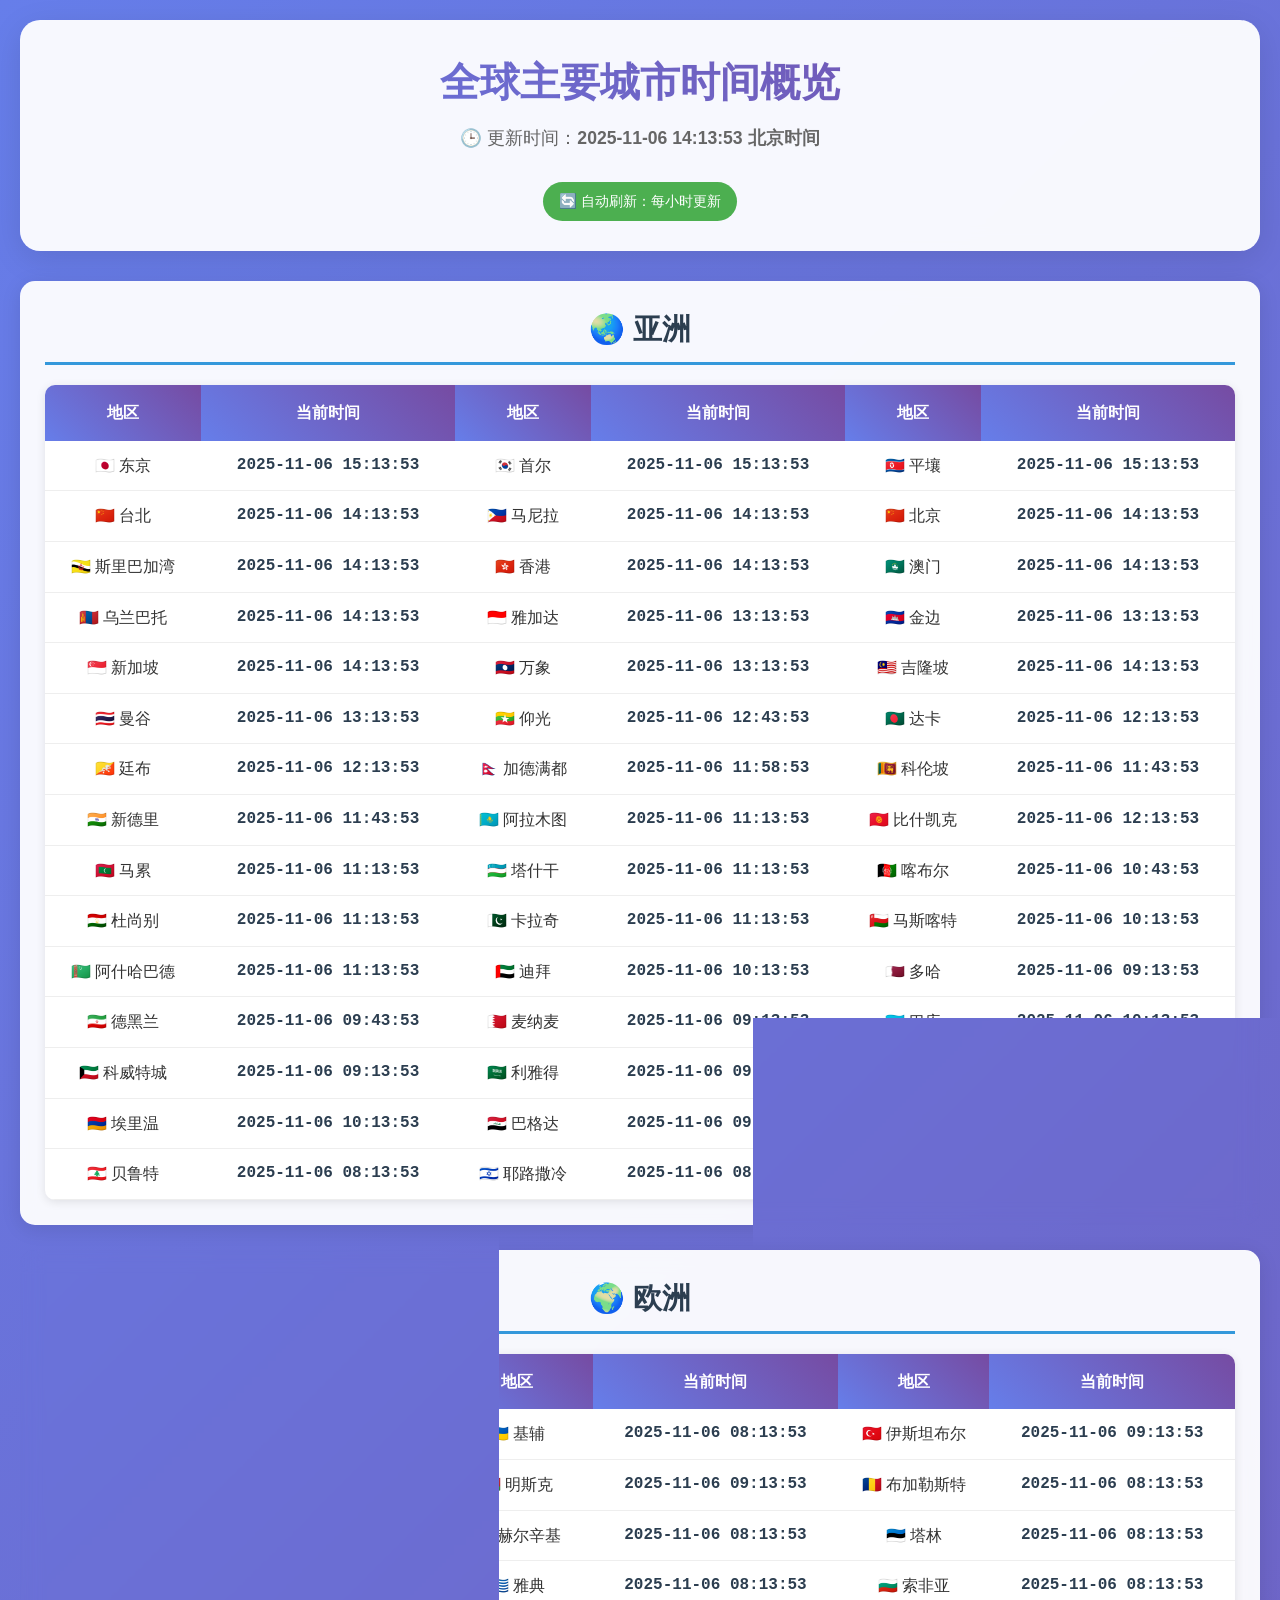
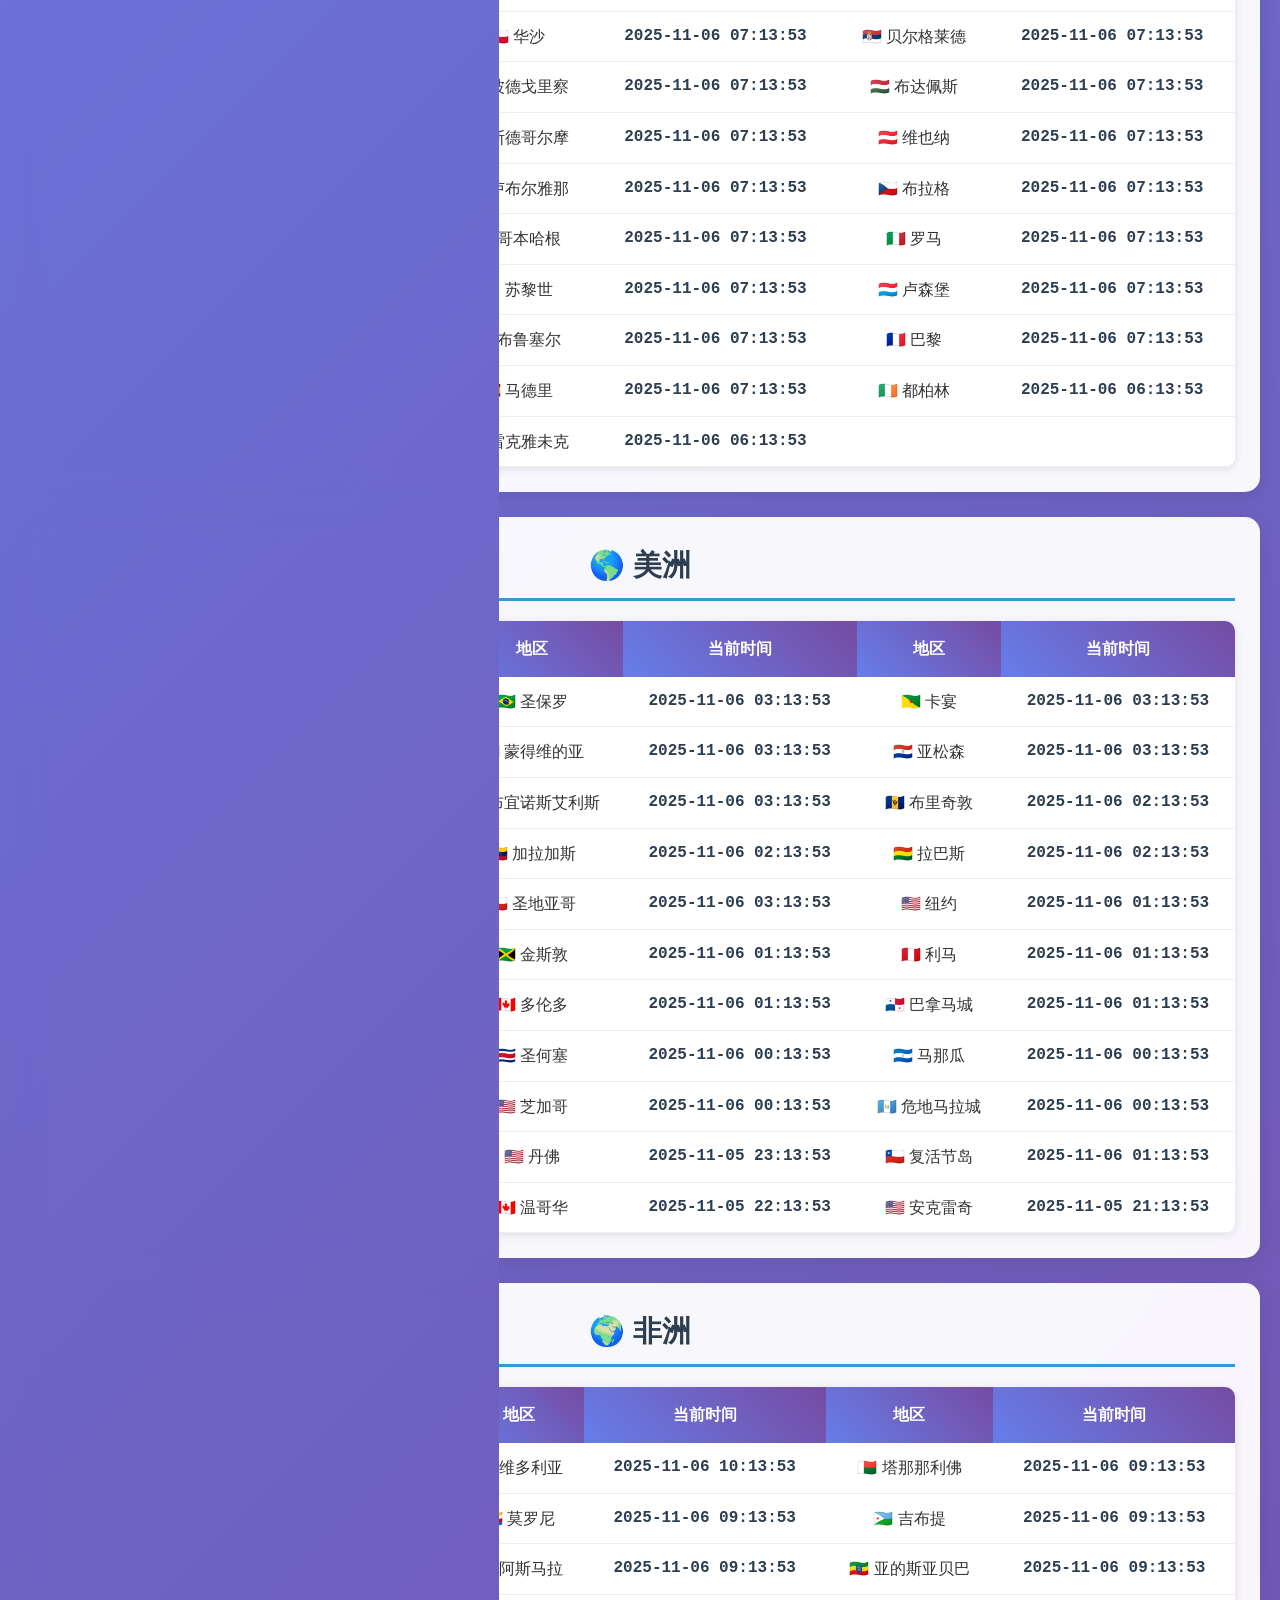
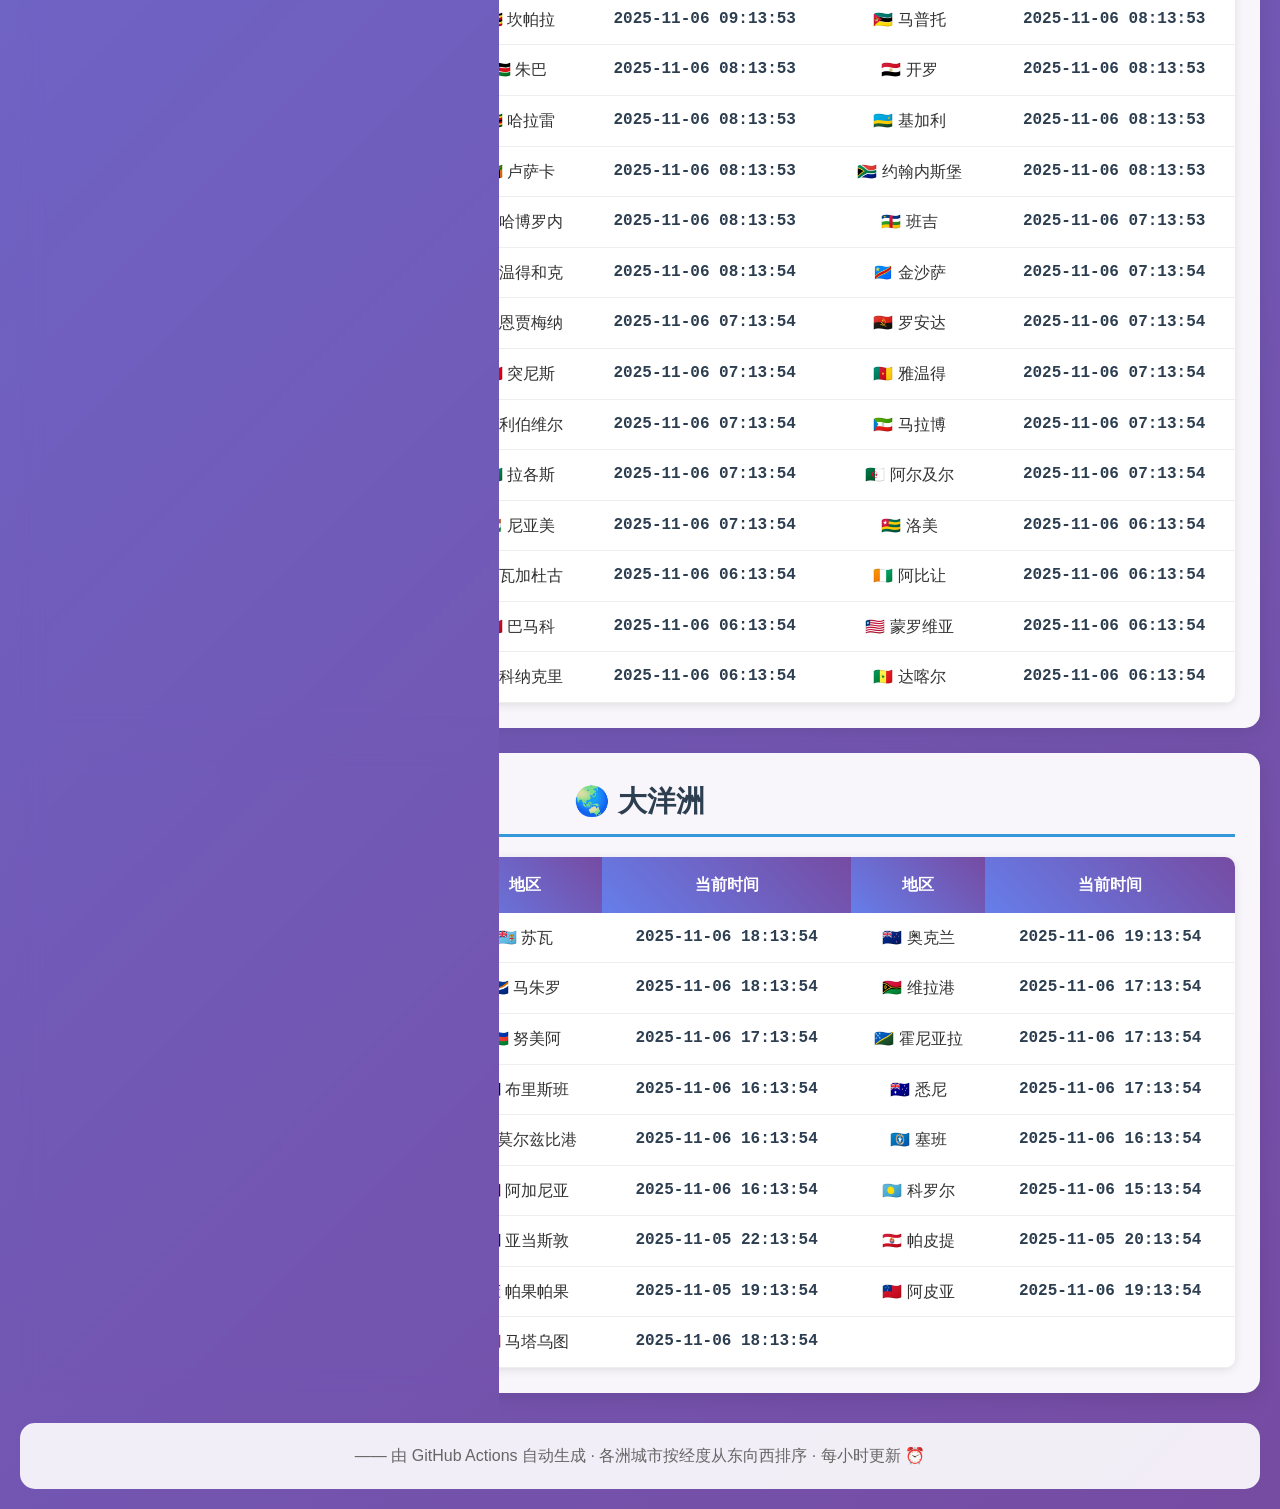
==== commit afe7c68f: "⏰ 更新时间：2025-11-06 06:13:57" ====
--- a/index.html
+++ b/index.html
@@ -35,7 +35,7 @@
   <div class="container">
     <div class="header">
       <h1>全球主要城市时间概览</h1>
-      <div class="update-time">🕒 更新时间：<strong>2025-11-06 13:09:42 北京时间</strong></div>
+      <div class="update-time">🕒 更新时间：<strong>2025-11-06 14:13:53 北京时间</strong></div>
       <div class="auto-refresh">🔄 自动刷新：每小时更新</div>
     </div>
 
@@ -60,121 +60,121 @@
         <tbody>
           <tr>
             <td>🇯🇵 东京</td>
-            <td class="time-cell">2025-11-06 14:09:42</td>
+            <td class="time-cell">2025-11-06 15:13:53</td>
             <td>🇰🇷 首尔</td>
-            <td class="time-cell">2025-11-06 14:09:42</td>
+            <td class="time-cell">2025-11-06 15:13:53</td>
             <td>🇰🇵 平壤</td>
-            <td class="time-cell">2025-11-06 14:09:42</td>
+            <td class="time-cell">2025-11-06 15:13:53</td>
           </tr>
           <tr>
             <td>🇨🇳 台北</td>
-            <td class="time-cell">2025-11-06 13:09:42</td>
+            <td class="time-cell">2025-11-06 14:13:53</td>
             <td>🇵🇭 马尼拉</td>
-            <td class="time-cell">2025-11-06 13:09:42</td>
+            <td class="time-cell">2025-11-06 14:13:53</td>
             <td>🇨🇳 北京</td>
-            <td class="time-cell">2025-11-06 13:09:43</td>
+            <td class="time-cell">2025-11-06 14:13:53</td>
           </tr>
           <tr>
             <td>🇧🇳 斯里巴加湾</td>
-            <td class="time-cell">2025-11-06 13:09:43</td>
+            <td class="time-cell">2025-11-06 14:13:53</td>
             <td>🇭🇰 香港</td>
-            <td class="time-cell">2025-11-06 13:09:43</td>
+            <td class="time-cell">2025-11-06 14:13:53</td>
             <td>🇲🇴 澳门</td>
-            <td class="time-cell">2025-11-06 13:09:43</td>
+            <td class="time-cell">2025-11-06 14:13:53</td>
           </tr>
           <tr>
             <td>🇲🇳 乌兰巴托</td>
-            <td class="time-cell">2025-11-06 13:09:43</td>
+            <td class="time-cell">2025-11-06 14:13:53</td>
             <td>🇮🇩 雅加达</td>
-            <td class="time-cell">2025-11-06 12:09:43</td>
+            <td class="time-cell">2025-11-06 13:13:53</td>
             <td>🇰🇭 金边</td>
-            <td class="time-cell">2025-11-06 12:09:43</td>
+            <td class="time-cell">2025-11-06 13:13:53</td>
           </tr>
           <tr>
             <td>🇸🇬 新加坡</td>
-            <td class="time-cell">2025-11-06 13:09:43</td>
+            <td class="time-cell">2025-11-06 14:13:53</td>
             <td>🇱🇦 万象</td>
-            <td class="time-cell">2025-11-06 12:09:43</td>
+            <td class="time-cell">2025-11-06 13:13:53</td>
             <td>🇲🇾 吉隆坡</td>
-            <td class="time-cell">2025-11-06 13:09:43</td>
+            <td class="time-cell">2025-11-06 14:13:53</td>
           </tr>
           <tr>
             <td>🇹🇭 曼谷</td>
-            <td class="time-cell">2025-11-06 12:09:43</td>
+            <td class="time-cell">2025-11-06 13:13:53</td>
             <td>🇲🇲 仰光</td>
-            <td class="time-cell">2025-11-06 11:39:43</td>
+            <td class="time-cell">2025-11-06 12:43:53</td>
             <td>🇧🇩 达卡</td>
-            <td class="time-cell">2025-11-06 11:09:43</td>
+            <td class="time-cell">2025-11-06 12:13:53</td>
           </tr>
           <tr>
             <td>🇧🇹 廷布</td>
-            <td class="time-cell">2025-11-06 11:09:43</td>
+            <td class="time-cell">2025-11-06 12:13:53</td>
             <td>🇳🇵 加德满都</td>
-            <td class="time-cell">2025-11-06 10:54:43</td>
+            <td class="time-cell">2025-11-06 11:58:53</td>
             <td>🇱🇰 科伦坡</td>
-            <td class="time-cell">2025-11-06 10:39:43</td>
+            <td class="time-cell">2025-11-06 11:43:53</td>
           </tr>
           <tr>
             <td>🇮🇳 新德里</td>
-            <td class="time-cell">2025-11-06 10:39:43</td>
+            <td class="time-cell">2025-11-06 11:43:53</td>
             <td>🇰🇿 阿拉木图</td>
-            <td class="time-cell">2025-11-06 10:09:43</td>
+            <td class="time-cell">2025-11-06 11:13:53</td>
             <td>🇰🇬 比什凯克</td>
-            <td class="time-cell">2025-11-06 11:09:43</td>
+            <td class="time-cell">2025-11-06 12:13:53</td>
           </tr>
           <tr>
             <td>🇲🇻 马累</td>
-            <td class="time-cell">2025-11-06 10:09:43</td>
+            <td class="time-cell">2025-11-06 11:13:53</td>
             <td>🇺🇿 塔什干</td>
-            <td class="time-cell">2025-11-06 10:09:43</td>
+            <td class="time-cell">2025-11-06 11:13:53</td>
             <td>🇦🇫 喀布尔</td>
-            <td class="time-cell">2025-11-06 09:39:43</td>
+            <td class="time-cell">2025-11-06 10:43:53</td>
           </tr>
           <tr>
             <td>🇹🇯 杜尚别</td>
-            <td class="time-cell">2025-11-06 10:09:43</td>
+            <td class="time-cell">2025-11-06 11:13:53</td>
             <td>🇵🇰 卡拉奇</td>
-            <td class="time-cell">2025-11-06 10:09:43</td>
+            <td class="time-cell">2025-11-06 11:13:53</td>
             <td>🇴🇲 马斯喀特</td>
-            <td class="time-cell">2025-11-06 09:09:43</td>
+            <td class="time-cell">2025-11-06 10:13:53</td>
           </tr>
           <tr>
             <td>🇹🇲 阿什哈巴德</td>
-            <td class="time-cell">2025-11-06 10:09:43</td>
+            <td class="time-cell">2025-11-06 11:13:53</td>
             <td>🇦🇪 迪拜</td>
-            <td class="time-cell">2025-11-06 09:09:43</td>
+            <td class="time-cell">2025-11-06 10:13:53</td>
             <td>🇶🇦 多哈</td>
-            <td class="time-cell">2025-11-06 08:09:43</td>
+            <td class="time-cell">2025-11-06 09:13:53</td>
           </tr>
           <tr>
             <td>🇮🇷 德黑兰</td>
-            <td class="time-cell">2025-11-06 08:39:43</td>
+            <td class="time-cell">2025-11-06 09:43:53</td>
             <td>🇧🇭 麦纳麦</td>
-            <td class="time-cell">2025-11-06 08:09:43</td>
+            <td class="time-cell">2025-11-06 09:13:53</td>
             <td>🇦🇿 巴库</td>
-            <td class="time-cell">2025-11-06 09:09:43</td>
+            <td class="time-cell">2025-11-06 10:13:53</td>
           </tr>
           <tr>
             <td>🇰🇼 科威特城</td>
-            <td class="time-cell">2025-11-06 08:09:43</td>
+            <td class="time-cell">2025-11-06 09:13:53</td>
             <td>🇸🇦 利雅得</td>
-            <td class="time-cell">2025-11-06 08:09:43</td>
+            <td class="time-cell">2025-11-06 09:13:53</td>
             <td>🇬🇪 第比利斯</td>
-            <td class="time-cell">2025-11-06 09:09:43</td>
+            <td class="time-cell">2025-11-06 10:13:53</td>
           </tr>
           <tr>
             <td>🇦🇲 埃里温</td>
-            <td class="time-cell">2025-11-06 09:09:43</td>
+            <td class="time-cell">2025-11-06 10:13:53</td>
             <td>🇮🇶 巴格达</td>
-            <td class="time-cell">2025-11-06 08:09:43</td>
+            <td class="time-cell">2025-11-06 09:13:53</td>
             <td>🇯🇴 安曼</td>
-            <td class="time-cell">2025-11-06 08:09:43</td>
+            <td class="time-cell">2025-11-06 09:13:53</td>
           </tr>
           <tr>
             <td>🇱🇧 贝鲁特</td>
-            <td class="time-cell">2025-11-06 07:09:43</td>
+            <td class="time-cell">2025-11-06 08:13:53</td>
             <td>🇮🇱 耶路撒冷</td>
-            <td class="time-cell">2025-11-06 07:09:43</td>
+            <td class="time-cell">2025-11-06 08:13:53</td>
             <td></td>
             <td></td>
           </tr>
@@ -198,105 +198,105 @@
         <tbody>
           <tr>
             <td>🇷🇺 莫斯科</td>
-            <td class="time-cell">2025-11-06 08:09:43</td>
+            <td class="time-cell">2025-11-06 09:13:53</td>
             <td>🇺🇦 基辅</td>
-            <td class="time-cell">2025-11-06 07:09:43</td>
+            <td class="time-cell">2025-11-06 08:13:53</td>
             <td>🇹🇷 伊斯坦布尔</td>
-            <td class="time-cell">2025-11-06 08:09:43</td>
+            <td class="time-cell">2025-11-06 09:13:53</td>
           </tr>
           <tr>
             <td>🇲🇩 基希讷乌</td>
-            <td class="time-cell">2025-11-06 07:09:43</td>
+            <td class="time-cell">2025-11-06 08:13:53</td>
             <td>🇧🇾 明斯克</td>
-            <td class="time-cell">2025-11-06 08:09:43</td>
+            <td class="time-cell">2025-11-06 09:13:53</td>
             <td>🇷🇴 布加勒斯特</td>
-            <td class="time-cell">2025-11-06 07:09:43</td>
+            <td class="time-cell">2025-11-06 08:13:53</td>
           </tr>
           <tr>
             <td>🇱🇹 维尔纽斯</td>
-            <td class="time-cell">2025-11-06 07:09:43</td>
+            <td class="time-cell">2025-11-06 08:13:53</td>
             <td>🇫🇮 赫尔辛基</td>
-            <td class="time-cell">2025-11-06 07:09:43</td>
+            <td class="time-cell">2025-11-06 08:13:53</td>
             <td>🇪🇪 塔林</td>
-            <td class="time-cell">2025-11-06 07:09:43</td>
+            <td class="time-cell">2025-11-06 08:13:53</td>
           </tr>
           <tr>
             <td>🇱🇻 里加</td>
-            <td class="time-cell">2025-11-06 07:09:43</td>
+            <td class="time-cell">2025-11-06 08:13:53</td>
             <td>🇬🇷 雅典</td>
-            <td class="time-cell">2025-11-06 07:09:43</td>
+            <td class="time-cell">2025-11-06 08:13:53</td>
             <td>🇧🇬 索非亚</td>
-            <td class="time-cell">2025-11-06 07:09:43</td>
+            <td class="time-cell">2025-11-06 08:13:53</td>
           </tr>
           <tr>
             <td>🇲🇰 斯科普里</td>
-            <td class="time-cell">2025-11-06 06:09:43</td>
+            <td class="time-cell">2025-11-06 07:13:53</td>
             <td>🇵🇱 华沙</td>
-            <td class="time-cell">2025-11-06 06:09:43</td>
+            <td class="time-cell">2025-11-06 07:13:53</td>
             <td>🇷🇸 贝尔格莱德</td>
-            <td class="time-cell">2025-11-06 06:09:43</td>
+            <td class="time-cell">2025-11-06 07:13:53</td>
           </tr>
           <tr>
             <td>🇦🇱 地拉那</td>
-            <td class="time-cell">2025-11-06 06:09:43</td>
+            <td class="time-cell">2025-11-06 07:13:53</td>
             <td>🇲🇪 波德戈里察</td>
-            <td class="time-cell">2025-11-06 06:09:43</td>
+            <td class="time-cell">2025-11-06 07:13:53</td>
             <td>🇭🇺 布达佩斯</td>
-            <td class="time-cell">2025-11-06 06:09:43</td>
+            <td class="time-cell">2025-11-06 07:13:53</td>
           </tr>
           <tr>
             <td>🇧🇦 萨拉热窝</td>
-            <td class="time-cell">2025-11-06 06:09:43</td>
+            <td class="time-cell">2025-11-06 07:13:53</td>
             <td>🇸🇪 斯德哥尔摩</td>
-            <td class="time-cell">2025-11-06 06:09:43</td>
+            <td class="time-cell">2025-11-06 07:13:53</td>
             <td>🇦🇹 维也纳</td>
-            <td class="time-cell">2025-11-06 06:09:43</td>
+            <td class="time-cell">2025-11-06 07:13:53</td>
           </tr>
           <tr>
             <td>🇭🇷 萨格勒布</td>
-            <td class="time-cell">2025-11-06 06:09:43</td>
+            <td class="time-cell">2025-11-06 07:13:53</td>
             <td>🇸🇮 卢布尔雅那</td>
-            <td class="time-cell">2025-11-06 06:09:43</td>
+            <td class="time-cell">2025-11-06 07:13:53</td>
             <td>🇨🇿 布拉格</td>
-            <td class="time-cell">2025-11-06 06:09:43</td>
+            <td class="time-cell">2025-11-06 07:13:53</td>
           </tr>
           <tr>
             <td>🇩🇪 柏林</td>
-            <td class="time-cell">2025-11-06 06:09:43</td>
+            <td class="time-cell">2025-11-06 07:13:53</td>
             <td>🇩🇰 哥本哈根</td>
-            <td class="time-cell">2025-11-06 06:09:43</td>
+            <td class="time-cell">2025-11-06 07:13:53</td>
             <td>🇮🇹 罗马</td>
-            <td class="time-cell">2025-11-06 06:09:43</td>
+            <td class="time-cell">2025-11-06 07:13:53</td>
           </tr>
           <tr>
             <td>🇳🇴 奥斯陆</td>
-            <td class="time-cell">2025-11-06 06:09:43</td>
+            <td class="time-cell">2025-11-06 07:13:53</td>
             <td>🇨🇭 苏黎世</td>
-            <td class="time-cell">2025-11-06 06:09:43</td>
+            <td class="time-cell">2025-11-06 07:13:53</td>
             <td>🇱🇺 卢森堡</td>
-            <td class="time-cell">2025-11-06 06:09:43</td>
+            <td class="time-cell">2025-11-06 07:13:53</td>
           </tr>
           <tr>
             <td>🇳🇱 阿姆斯特丹</td>
-            <td class="time-cell">2025-11-06 06:09:43</td>
+            <td class="time-cell">2025-11-06 07:13:53</td>
             <td>🇧🇪 布鲁塞尔</td>
-            <td class="time-cell">2025-11-06 06:09:43</td>
+            <td class="time-cell">2025-11-06 07:13:53</td>
             <td>🇫🇷 巴黎</td>
-            <td class="time-cell">2025-11-06 06:09:43</td>
+            <td class="time-cell">2025-11-06 07:13:53</td>
           </tr>
           <tr>
             <td>🇬🇧 伦敦</td>
-            <td class="time-cell">2025-11-06 05:09:43</td>
+            <td class="time-cell">2025-11-06 06:13:53</td>
             <td>🇪🇸 马德里</td>
-            <td class="time-cell">2025-11-06 06:09:43</td>
+            <td class="time-cell">2025-11-06 07:13:53</td>
             <td>🇮🇪 都柏林</td>
-            <td class="time-cell">2025-11-06 05:09:43</td>
+            <td class="time-cell">2025-11-06 06:13:53</td>
           </tr>
           <tr>
             <td>🇵🇹 里斯本</td>
-            <td class="time-cell">2025-11-06 05:09:43</td>
+            <td class="time-cell">2025-11-06 06:13:53</td>
             <td>🇮🇸 雷克雅未克</td>
-            <td class="time-cell">2025-11-06 05:09:43</td>
+            <td class="time-cell">2025-11-06 06:13:53</td>
             <td></td>
             <td></td>
           </tr>
@@ -320,91 +320,91 @@
         <tbody>
           <tr>
             <td>🇧🇷 里约热内卢</td>
-            <td class="time-cell">2025-11-06 02:09:43</td>
+            <td class="time-cell">2025-11-06 03:13:53</td>
             <td>🇧🇷 圣保罗</td>
-            <td class="time-cell">2025-11-06 02:09:43</td>
+            <td class="time-cell">2025-11-06 03:13:53</td>
             <td>🇬🇫 卡宴</td>
-            <td class="time-cell">2025-11-06 02:09:43</td>
+            <td class="time-cell">2025-11-06 03:13:53</td>
           </tr>
           <tr>
             <td>🇸🇷 帕拉马里博</td>
-            <td class="time-cell">2025-11-06 02:09:43</td>
+            <td class="time-cell">2025-11-06 03:13:53</td>
             <td>🇺🇾 蒙得维的亚</td>
-            <td class="time-cell">2025-11-06 02:09:43</td>
+            <td class="time-cell">2025-11-06 03:13:53</td>
             <td>🇵🇾 亚松森</td>
-            <td class="time-cell">2025-11-06 02:09:43</td>
+            <td class="time-cell">2025-11-06 03:13:53</td>
           </tr>
           <tr>
             <td>🇬🇾 乔治敦</td>
-            <td class="time-cell">2025-11-06 01:09:43</td>
+            <td class="time-cell">2025-11-06 02:13:53</td>
             <td>🇦🇷 布宜诺斯艾利斯</td>
-            <td class="time-cell">2025-11-06 02:09:43</td>
+            <td class="time-cell">2025-11-06 03:13:53</td>
             <td>🇧🇧 布里奇敦</td>
-            <td class="time-cell">2025-11-06 01:09:43</td>
+            <td class="time-cell">2025-11-06 02:13:53</td>
           </tr>
           <tr>
             <td>🇹🇹 西班牙港</td>
-            <td class="time-cell">2025-11-06 01:09:43</td>
+            <td class="time-cell">2025-11-06 02:13:53</td>
             <td>🇻🇪 加拉加斯</td>
-            <td class="time-cell">2025-11-06 01:09:43</td>
+            <td class="time-cell">2025-11-06 02:13:53</td>
             <td>🇧🇴 拉巴斯</td>
-            <td class="time-cell">2025-11-06 01:09:43</td>
+            <td class="time-cell">2025-11-06 02:13:53</td>
           </tr>
           <tr>
             <td>🇩🇴 圣多明各</td>
-            <td class="time-cell">2025-11-06 01:09:43</td>
+            <td class="time-cell">2025-11-06 02:13:53</td>
             <td>🇨🇱 圣地亚哥</td>
-            <td class="time-cell">2025-11-06 02:09:43</td>
+            <td class="time-cell">2025-11-06 03:13:53</td>
             <td>🇺🇸 纽约</td>
-            <td class="time-cell">2025-11-06 00:09:43</td>
+            <td class="time-cell">2025-11-06 01:13:53</td>
           </tr>
           <tr>
             <td>🇨🇴 波哥大</td>
-            <td class="time-cell">2025-11-06 00:09:43</td>
+            <td class="time-cell">2025-11-06 01:13:53</td>
             <td>🇯🇲 金斯敦</td>
-            <td class="time-cell">2025-11-06 00:09:43</td>
+            <td class="time-cell">2025-11-06 01:13:53</td>
             <td>🇵🇪 利马</td>
-            <td class="time-cell">2025-11-06 00:09:43</td>
+            <td class="time-cell">2025-11-06 01:13:53</td>
           </tr>
           <tr>
             <td>🇪🇨 基多</td>
-            <td class="time-cell">2025-11-06 00:09:43</td>
+            <td class="time-cell">2025-11-06 01:13:53</td>
             <td>🇨🇦 多伦多</td>
-            <td class="time-cell">2025-11-06 00:09:43</td>
+            <td class="time-cell">2025-11-06 01:13:53</td>
             <td>🇵🇦 巴拿马城</td>
-            <td class="time-cell">2025-11-06 00:09:43</td>
+            <td class="time-cell">2025-11-06 01:13:53</td>
           </tr>
           <tr>
             <td>🇨🇺 哈瓦那</td>
-            <td class="time-cell">2025-11-06 00:09:43</td>
+            <td class="time-cell">2025-11-06 01:13:53</td>
             <td>🇨🇷 圣何塞</td>
-            <td class="time-cell">2025-11-05 23:09:43</td>
+            <td class="time-cell">2025-11-06 00:13:53</td>
             <td>🇳🇮 马那瓜</td>
-            <td class="time-cell">2025-11-05 23:09:43</td>
+            <td class="time-cell">2025-11-06 00:13:53</td>
           </tr>
           <tr>
             <td>🇭🇳 特古西加尔巴</td>
-            <td class="time-cell">2025-11-05 23:09:43</td>
+            <td class="time-cell">2025-11-06 00:13:53</td>
             <td>🇺🇸 芝加哥</td>
-            <td class="time-cell">2025-11-05 23:09:43</td>
+            <td class="time-cell">2025-11-06 00:13:53</td>
             <td>🇬🇹 危地马拉城</td>
-            <td class="time-cell">2025-11-05 23:09:43</td>
+            <td class="time-cell">2025-11-06 00:13:53</td>
           </tr>
           <tr>
             <td>🇲🇽 墨西哥城</td>
-            <td class="time-cell">2025-11-05 23:09:43</td>
+            <td class="time-cell">2025-11-06 00:13:53</td>
             <td>🇺🇸 丹佛</td>
-            <td class="time-cell">2025-11-05 22:09:43</td>
+            <td class="time-cell">2025-11-05 23:13:53</td>
             <td>🇨🇱 复活节岛</td>
-            <td class="time-cell">2025-11-06 00:09:43</td>
+            <td class="time-cell">2025-11-06 01:13:53</td>
           </tr>
           <tr>
             <td>🇺🇸 洛杉矶</td>
-            <td class="time-cell">2025-11-05 21:09:43</td>
+            <td class="time-cell">2025-11-05 22:13:53</td>
             <td>🇨🇦 温哥华</td>
-            <td class="time-cell">2025-11-05 21:09:43</td>
+            <td class="time-cell">2025-11-05 22:13:53</td>
             <td>🇺🇸 安克雷奇</td>
-            <td class="time-cell">2025-11-05 20:09:43</td>
+            <td class="time-cell">2025-11-05 21:13:53</td>
           </tr>
         </tbody>
       </table>
@@ -426,139 +426,139 @@
         <tbody>
           <tr>
             <td>🇲🇺 路易港</td>
-            <td class="time-cell">2025-11-06 09:09:43</td>
+            <td class="time-cell">2025-11-06 10:13:53</td>
             <td>🇸🇨 维多利亚</td>
-            <td class="time-cell">2025-11-06 09:09:43</td>
+            <td class="time-cell">2025-11-06 10:13:53</td>
             <td>🇲🇬 塔那那利佛</td>
-            <td class="time-cell">2025-11-06 08:09:43</td>
+            <td class="time-cell">2025-11-06 09:13:53</td>
           </tr>
           <tr>
             <td>🇸🇴 摩加迪沙</td>
-            <td class="time-cell">2025-11-06 08:09:43</td>
+            <td class="time-cell">2025-11-06 09:13:53</td>
             <td>🇰🇲 莫罗尼</td>
-            <td class="time-cell">2025-11-06 08:09:43</td>
+            <td class="time-cell">2025-11-06 09:13:53</td>
             <td>🇩🇯 吉布提</td>
-            <td class="time-cell">2025-11-06 08:09:43</td>
+            <td class="time-cell">2025-11-06 09:13:53</td>
           </tr>
           <tr>
             <td>🇹🇿 达累斯萨拉姆</td>
-            <td class="time-cell">2025-11-06 08:09:43</td>
+            <td class="time-cell">2025-11-06 09:13:53</td>
             <td>🇪🇷 阿斯马拉</td>
-            <td class="time-cell">2025-11-06 08:09:43</td>
+            <td class="time-cell">2025-11-06 09:13:53</td>
             <td>🇪🇹 亚的斯亚贝巴</td>
-            <td class="time-cell">2025-11-06 08:09:43</td>
+            <td class="time-cell">2025-11-06 09:13:53</td>
           </tr>
           <tr>
             <td>🇰🇪 内罗毕</td>
-            <td class="time-cell">2025-11-06 08:09:43</td>
+            <td class="time-cell">2025-11-06 09:13:53</td>
             <td>🇺🇬 坎帕拉</td>
-            <td class="time-cell">2025-11-06 08:09:43</td>
+            <td class="time-cell">2025-11-06 09:13:53</td>
             <td>🇲🇿 马普托</td>
-            <td class="time-cell">2025-11-06 07:09:43</td>
+            <td class="time-cell">2025-11-06 08:13:53</td>
           </tr>
           <tr>
             <td>🇸🇩 喀土穆</td>
-            <td class="time-cell">2025-11-06 07:09:43</td>
+            <td class="time-cell">2025-11-06 08:13:53</td>
             <td>🇸🇸 朱巴</td>
-            <td class="time-cell">2025-11-06 07:09:43</td>
+            <td class="time-cell">2025-11-06 08:13:53</td>
             <td>🇪🇬 开罗</td>
-            <td class="time-cell">2025-11-06 07:09:43</td>
+            <td class="time-cell">2025-11-06 08:13:53</td>
           </tr>
           <tr>
             <td>🇸🇿 姆巴巴内</td>
-            <td class="time-cell">2025-11-06 07:09:43</td>
+            <td class="time-cell">2025-11-06 08:13:53</td>
             <td>🇿🇼 哈拉雷</td>
-            <td class="time-cell">2025-11-06 07:09:43</td>
+            <td class="time-cell">2025-11-06 08:13:53</td>
             <td>🇷🇼 基加利</td>
-            <td class="time-cell">2025-11-06 07:09:43</td>
+            <td class="time-cell">2025-11-06 08:13:53</td>
           </tr>
           <tr>
             <td>🇧🇮 布琼布拉</td>
-            <td class="time-cell">2025-11-06 07:09:43</td>
+            <td class="time-cell">2025-11-06 08:13:53</td>
             <td>🇿🇲 卢萨卡</td>
-            <td class="time-cell">2025-11-06 07:09:43</td>
+            <td class="time-cell">2025-11-06 08:13:53</td>
             <td>🇿🇦 约翰内斯堡</td>
-            <td class="time-cell">2025-11-06 07:09:43</td>
+            <td class="time-cell">2025-11-06 08:13:53</td>
           </tr>
           <tr>
             <td>🇱🇸 马塞卢</td>
-            <td class="time-cell">2025-11-06 07:09:43</td>
+            <td class="time-cell">2025-11-06 08:13:53</td>
             <td>🇧🇼 哈博罗内</td>
-            <td class="time-cell">2025-11-06 07:09:43</td>
+            <td class="time-cell">2025-11-06 08:13:53</td>
             <td>🇨🇫 班吉</td>
-            <td class="time-cell">2025-11-06 06:09:43</td>
+            <td class="time-cell">2025-11-06 07:13:53</td>
           </tr>
           <tr>
             <td>🇿🇦 开普敦</td>
-            <td class="time-cell">2025-11-06 07:09:43</td>
+            <td class="time-cell">2025-11-06 08:13:54</td>
             <td>🇳🇦 温得和克</td>
-            <td class="time-cell">2025-11-06 07:09:43</td>
+            <td class="time-cell">2025-11-06 08:13:54</td>
             <td>🇨🇩 金沙萨</td>
-            <td class="time-cell">2025-11-06 06:09:43</td>
+            <td class="time-cell">2025-11-06 07:13:54</td>
           </tr>
           <tr>
             <td>🇨🇬 布拉柴维尔</td>
-            <td class="time-cell">2025-11-06 06:09:43</td>
+            <td class="time-cell">2025-11-06 07:13:54</td>
             <td>🇹🇩 恩贾梅纳</td>
-            <td class="time-cell">2025-11-06 06:09:43</td>
+            <td class="time-cell">2025-11-06 07:13:54</td>
             <td>🇦🇴 罗安达</td>
-            <td class="time-cell">2025-11-06 06:09:43</td>
+            <td class="time-cell">2025-11-06 07:13:54</td>
           </tr>
           <tr>
             <td>🇱🇾 的黎波里</td>
-            <td class="time-cell">2025-11-06 07:09:43</td>
+            <td class="time-cell">2025-11-06 08:13:54</td>
             <td>🇹🇳 突尼斯</td>
-            <td class="time-cell">2025-11-06 06:09:43</td>
+            <td class="time-cell">2025-11-06 07:13:54</td>
             <td>🇨🇲 雅温得</td>
-            <td class="time-cell">2025-11-06 06:09:43</td>
+            <td class="time-cell">2025-11-06 07:13:54</td>
           </tr>
           <tr>
             <td>🇨🇲 杜阿拉</td>
-            <td class="time-cell">2025-11-06 06:09:43</td>
+            <td class="time-cell">2025-11-06 07:13:54</td>
             <td>🇬🇦 利伯维尔</td>
-            <td class="time-cell">2025-11-06 06:09:43</td>
+            <td class="time-cell">2025-11-06 07:13:54</td>
             <td>🇬🇶 马拉博</td>
-            <td class="time-cell">2025-11-06 06:09:43</td>
+            <td class="time-cell">2025-11-06 07:13:54</td>
           </tr>
           <tr>
             <td>🇳🇬 阿布贾</td>
-            <td class="time-cell">2025-11-06 06:09:43</td>
+            <td class="time-cell">2025-11-06 07:13:54</td>
             <td>🇳🇬 拉各斯</td>
-            <td class="time-cell">2025-11-06 06:09:43</td>
+            <td class="time-cell">2025-11-06 07:13:54</td>
             <td>🇩🇿 阿尔及尔</td>
-            <td class="time-cell">2025-11-06 06:09:43</td>
+            <td class="time-cell">2025-11-06 07:13:54</td>
           </tr>
           <tr>
             <td>🇧🇯 波多诺伏</td>
-            <td class="time-cell">2025-11-06 06:09:43</td>
+            <td class="time-cell">2025-11-06 07:13:54</td>
             <td>🇳🇪 尼亚美</td>
-            <td class="time-cell">2025-11-06 06:09:43</td>
+            <td class="time-cell">2025-11-06 07:13:54</td>
             <td>🇹🇬 洛美</td>
-            <td class="time-cell">2025-11-06 05:09:43</td>
+            <td class="time-cell">2025-11-06 06:13:54</td>
           </tr>
           <tr>
             <td>🇬🇭 阿克拉</td>
-            <td class="time-cell">2025-11-06 05:09:43</td>
+            <td class="time-cell">2025-11-06 06:13:54</td>
             <td>🇧🇫 瓦加杜古</td>
-            <td class="time-cell">2025-11-06 05:09:43</td>
+            <td class="time-cell">2025-11-06 06:13:54</td>
             <td>🇨🇮 阿比让</td>
-            <td class="time-cell">2025-11-06 05:09:43</td>
+            <td class="time-cell">2025-11-06 06:13:54</td>
           </tr>
           <tr>
             <td>🇲🇦 卡萨布兰卡</td>
-            <td class="time-cell">2025-11-06 06:09:43</td>
+            <td class="time-cell">2025-11-06 07:13:54</td>
             <td>🇲🇱 巴马科</td>
-            <td class="time-cell">2025-11-06 05:09:43</td>
+            <td class="time-cell">2025-11-06 06:13:54</td>
             <td>🇱🇷 蒙罗维亚</td>
-            <td class="time-cell">2025-11-06 05:09:43</td>
+            <td class="time-cell">2025-11-06 06:13:54</td>
           </tr>
           <tr>
             <td>🇸🇱 弗里敦</td>
-            <td class="time-cell">2025-11-06 05:09:43</td>
+            <td class="time-cell">2025-11-06 06:13:54</td>
             <td>🇬🇳 科纳克里</td>
-            <td class="time-cell">2025-11-06 05:09:43</td>
+            <td class="time-cell">2025-11-06 06:13:54</td>
             <td>🇸🇳 达喀尔</td>
-            <td class="time-cell">2025-11-06 05:09:43</td>
+            <td class="time-cell">2025-11-06 06:13:54</td>
           </tr>
         </tbody>
       </table>
@@ -580,73 +580,73 @@
         <tbody>
           <tr>
             <td>🇹🇻 富纳富提</td>
-            <td class="time-cell">2025-11-06 17:09:43</td>
+            <td class="time-cell">2025-11-06 18:13:54</td>
             <td>🇫🇯 苏瓦</td>
-            <td class="time-cell">2025-11-06 17:09:43</td>
+            <td class="time-cell">2025-11-06 18:13:54</td>
             <td>🇳🇿 奥克兰</td>
-            <td class="time-cell">2025-11-06 18:09:43</td>
+            <td class="time-cell">2025-11-06 19:13:54</td>
           </tr>
           <tr>
             <td>🇰🇮 塔拉瓦</td>
-            <td class="time-cell">2025-11-06 17:09:43</td>
+            <td class="time-cell">2025-11-06 18:13:54</td>
             <td>🇲🇭 马朱罗</td>
-            <td class="time-cell">2025-11-06 17:09:43</td>
+            <td class="time-cell">2025-11-06 18:13:54</td>
             <td>🇻🇺 维拉港</td>
-            <td class="time-cell">2025-11-06 16:09:43</td>
+            <td class="time-cell">2025-11-06 17:13:54</td>
           </tr>
           <tr>
             <td>🇳🇷 亚伦</td>
-            <td class="time-cell">2025-11-06 17:09:43</td>
+            <td class="time-cell">2025-11-06 18:13:54</td>
             <td>🇳🇨 努美阿</td>
-            <td class="time-cell">2025-11-06 16:09:43</td>
+            <td class="time-cell">2025-11-06 17:13:54</td>
             <td>🇸🇧 霍尼亚拉</td>
-            <td class="time-cell">2025-11-06 16:09:43</td>
+            <td class="time-cell">2025-11-06 17:13:54</td>
           </tr>
           <tr>
             <td>🇫🇲 帕利基尔</td>
-            <td class="time-cell">2025-11-06 16:09:43</td>
+            <td class="time-cell">2025-11-06 17:13:54</td>
             <td>🇦🇺 布里斯班</td>
-            <td class="time-cell">2025-11-06 15:09:43</td>
+            <td class="time-cell">2025-11-06 16:13:54</td>
             <td>🇦🇺 悉尼</td>
-            <td class="time-cell">2025-11-06 16:09:43</td>
+            <td class="time-cell">2025-11-06 17:13:54</td>
           </tr>
           <tr>
             <td>🇦🇺 霍巴特</td>
-            <td class="time-cell">2025-11-06 16:09:43</td>
+            <td class="time-cell">2025-11-06 17:13:54</td>
             <td>🇵🇬 莫尔兹比港</td>
-            <td class="time-cell">2025-11-06 15:09:43</td>
+            <td class="time-cell">2025-11-06 16:13:54</td>
             <td>🇲🇵 塞班</td>
-            <td class="time-cell">2025-11-06 15:09:43</td>
+            <td class="time-cell">2025-11-06 16:13:54</td>
           </tr>
           <tr>
             <td>🇦🇺 墨尔本</td>
-            <td class="time-cell">2025-11-06 16:09:43</td>
+            <td class="time-cell">2025-11-06 17:13:54</td>
             <td>🇬🇺 阿加尼亚</td>
-            <td class="time-cell">2025-11-06 15:09:43</td>
+            <td class="time-cell">2025-11-06 16:13:54</td>
             <td>🇵🇼 科罗尔</td>
-            <td class="time-cell">2025-11-06 14:09:43</td>
+            <td class="time-cell">2025-11-06 15:13:54</td>
           </tr>
           <tr>
             <td>🇦🇺 珀斯</td>
-            <td class="time-cell">2025-11-06 13:09:43</td>
+            <td class="time-cell">2025-11-06 14:13:54</td>
             <td>🇵🇳 亚当斯敦</td>
-            <td class="time-cell">2025-11-05 21:09:43</td>
+            <td class="time-cell">2025-11-05 22:13:54</td>
             <td>🇵🇫 帕皮提</td>
-            <td class="time-cell">2025-11-05 19:09:43</td>
+            <td class="time-cell">2025-11-05 20:13:54</td>
           </tr>
           <tr>
             <td>🇨🇰 拉罗汤加</td>
-            <td class="time-cell">2025-11-05 19:09:43</td>
+            <td class="time-cell">2025-11-05 20:13:54</td>
             <td>🇦🇸 帕果帕果</td>
-            <td class="time-cell">2025-11-05 18:09:43</td>
+            <td class="time-cell">2025-11-05 19:13:54</td>
             <td>🇼🇸 阿皮亚</td>
-            <td class="time-cell">2025-11-06 18:09:43</td>
+            <td class="time-cell">2025-11-06 19:13:54</td>
           </tr>
           <tr>
             <td>🇹🇴 努库阿洛法</td>
-            <td class="time-cell">2025-11-06 18:09:43</td>
+            <td class="time-cell">2025-11-06 19:13:54</td>
             <td>🇼🇫 马塔乌图</td>
-            <td class="time-cell">2025-11-06 17:09:43</td>
+            <td class="time-cell">2025-11-06 18:13:54</td>
             <td></td>
             <td></td>
           </tr>
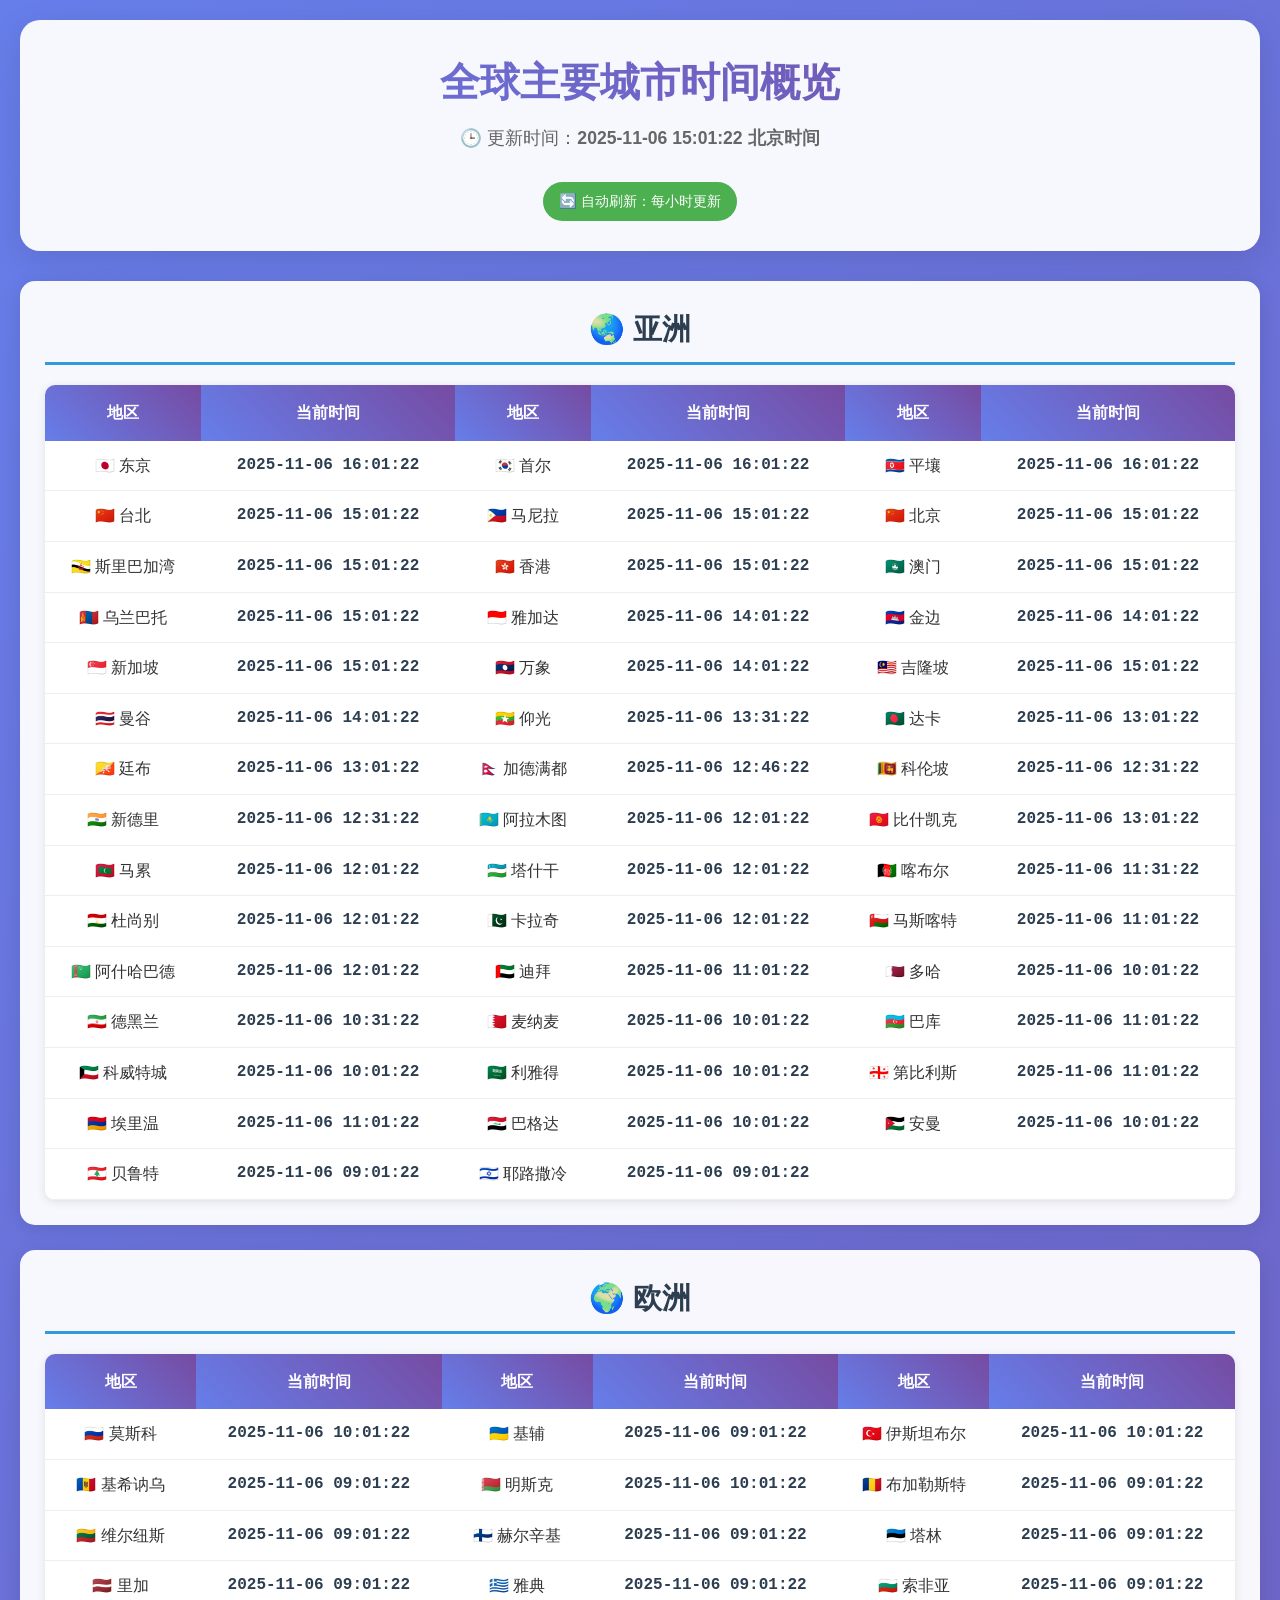
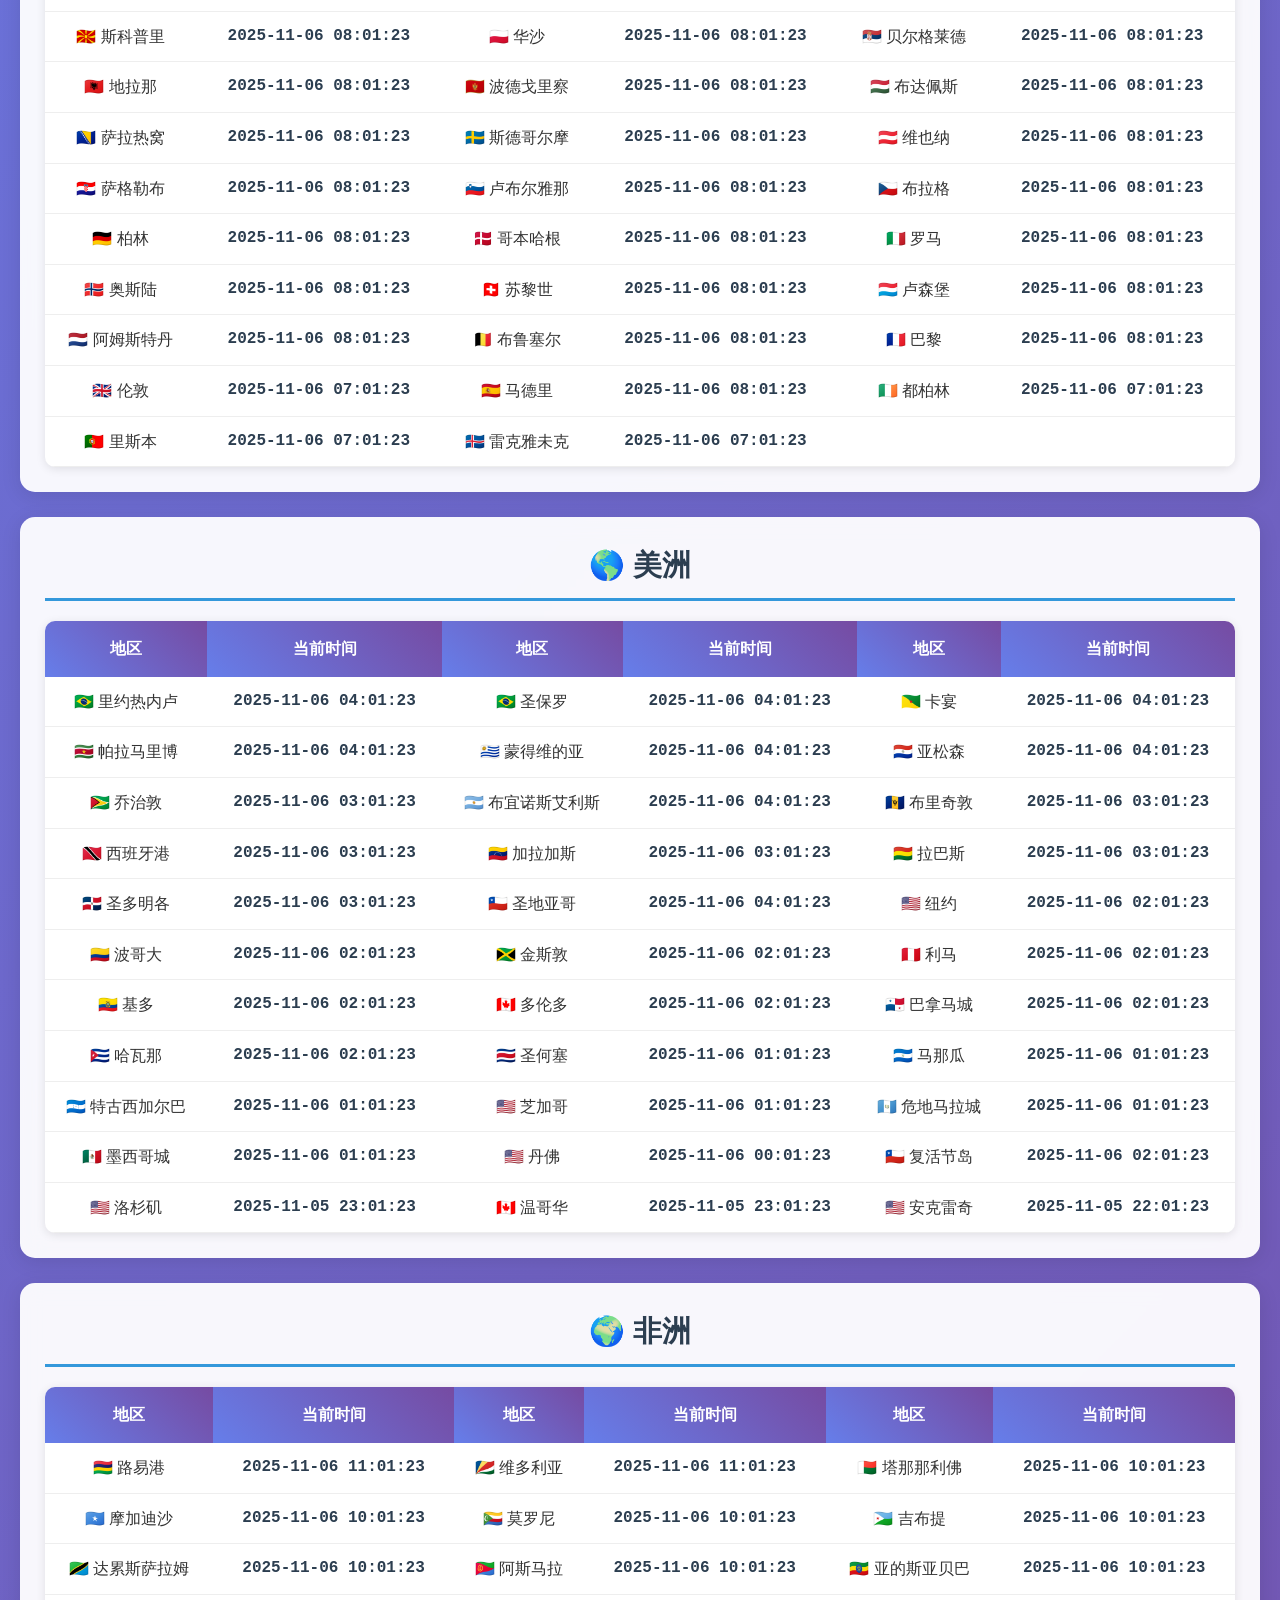
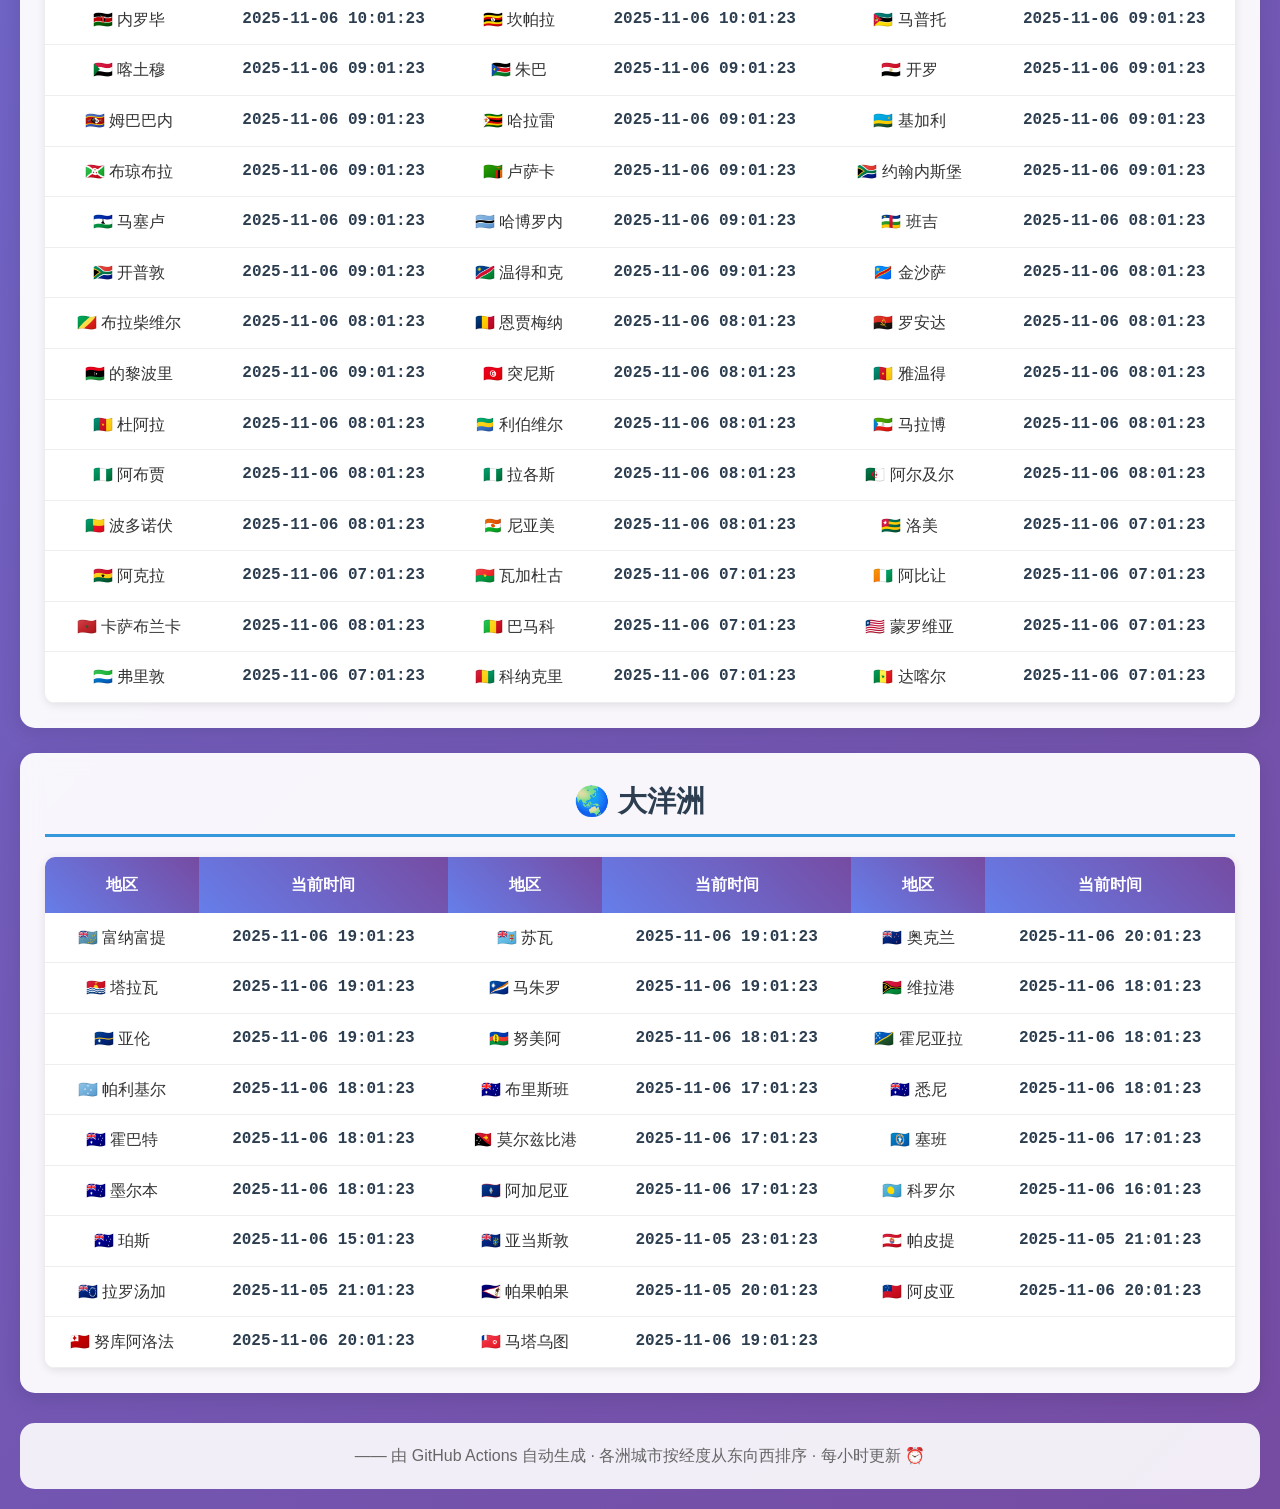
==== commit bfbcbf60: "⏰ 更新时间：2025-11-06 07:01:26" ====
--- a/index.html
+++ b/index.html
@@ -35,7 +35,7 @@
   <div class="container">
     <div class="header">
       <h1>全球主要城市时间概览</h1>
-      <div class="update-time">🕒 更新时间：<strong>2025-11-06 14:13:53 北京时间</strong></div>
+      <div class="update-time">🕒 更新时间：<strong>2025-11-06 15:01:22 北京时间</strong></div>
       <div class="auto-refresh">🔄 自动刷新：每小时更新</div>
     </div>
 
@@ -60,121 +60,121 @@
         <tbody>
           <tr>
             <td>🇯🇵 东京</td>
-            <td class="time-cell">2025-11-06 15:13:53</td>
+            <td class="time-cell">2025-11-06 16:01:22</td>
             <td>🇰🇷 首尔</td>
-            <td class="time-cell">2025-11-06 15:13:53</td>
+            <td class="time-cell">2025-11-06 16:01:22</td>
             <td>🇰🇵 平壤</td>
-            <td class="time-cell">2025-11-06 15:13:53</td>
+            <td class="time-cell">2025-11-06 16:01:22</td>
           </tr>
           <tr>
             <td>🇨🇳 台北</td>
-            <td class="time-cell">2025-11-06 14:13:53</td>
+            <td class="time-cell">2025-11-06 15:01:22</td>
             <td>🇵🇭 马尼拉</td>
-            <td class="time-cell">2025-11-06 14:13:53</td>
+            <td class="time-cell">2025-11-06 15:01:22</td>
             <td>🇨🇳 北京</td>
-            <td class="time-cell">2025-11-06 14:13:53</td>
+            <td class="time-cell">2025-11-06 15:01:22</td>
           </tr>
           <tr>
             <td>🇧🇳 斯里巴加湾</td>
-            <td class="time-cell">2025-11-06 14:13:53</td>
+            <td class="time-cell">2025-11-06 15:01:22</td>
             <td>🇭🇰 香港</td>
-            <td class="time-cell">2025-11-06 14:13:53</td>
+            <td class="time-cell">2025-11-06 15:01:22</td>
             <td>🇲🇴 澳门</td>
-            <td class="time-cell">2025-11-06 14:13:53</td>
+            <td class="time-cell">2025-11-06 15:01:22</td>
           </tr>
           <tr>
             <td>🇲🇳 乌兰巴托</td>
-            <td class="time-cell">2025-11-06 14:13:53</td>
+            <td class="time-cell">2025-11-06 15:01:22</td>
             <td>🇮🇩 雅加达</td>
-            <td class="time-cell">2025-11-06 13:13:53</td>
+            <td class="time-cell">2025-11-06 14:01:22</td>
             <td>🇰🇭 金边</td>
-            <td class="time-cell">2025-11-06 13:13:53</td>
+            <td class="time-cell">2025-11-06 14:01:22</td>
           </tr>
           <tr>
             <td>🇸🇬 新加坡</td>
-            <td class="time-cell">2025-11-06 14:13:53</td>
+            <td class="time-cell">2025-11-06 15:01:22</td>
             <td>🇱🇦 万象</td>
-            <td class="time-cell">2025-11-06 13:13:53</td>
+            <td class="time-cell">2025-11-06 14:01:22</td>
             <td>🇲🇾 吉隆坡</td>
-            <td class="time-cell">2025-11-06 14:13:53</td>
+            <td class="time-cell">2025-11-06 15:01:22</td>
           </tr>
           <tr>
             <td>🇹🇭 曼谷</td>
-            <td class="time-cell">2025-11-06 13:13:53</td>
+            <td class="time-cell">2025-11-06 14:01:22</td>
             <td>🇲🇲 仰光</td>
-            <td class="time-cell">2025-11-06 12:43:53</td>
+            <td class="time-cell">2025-11-06 13:31:22</td>
             <td>🇧🇩 达卡</td>
-            <td class="time-cell">2025-11-06 12:13:53</td>
+            <td class="time-cell">2025-11-06 13:01:22</td>
           </tr>
           <tr>
             <td>🇧🇹 廷布</td>
-            <td class="time-cell">2025-11-06 12:13:53</td>
+            <td class="time-cell">2025-11-06 13:01:22</td>
             <td>🇳🇵 加德满都</td>
-            <td class="time-cell">2025-11-06 11:58:53</td>
+            <td class="time-cell">2025-11-06 12:46:22</td>
             <td>🇱🇰 科伦坡</td>
-            <td class="time-cell">2025-11-06 11:43:53</td>
+            <td class="time-cell">2025-11-06 12:31:22</td>
           </tr>
           <tr>
             <td>🇮🇳 新德里</td>
-            <td class="time-cell">2025-11-06 11:43:53</td>
+            <td class="time-cell">2025-11-06 12:31:22</td>
             <td>🇰🇿 阿拉木图</td>
-            <td class="time-cell">2025-11-06 11:13:53</td>
+            <td class="time-cell">2025-11-06 12:01:22</td>
             <td>🇰🇬 比什凯克</td>
-            <td class="time-cell">2025-11-06 12:13:53</td>
+            <td class="time-cell">2025-11-06 13:01:22</td>
           </tr>
           <tr>
             <td>🇲🇻 马累</td>
-            <td class="time-cell">2025-11-06 11:13:53</td>
+            <td class="time-cell">2025-11-06 12:01:22</td>
             <td>🇺🇿 塔什干</td>
-            <td class="time-cell">2025-11-06 11:13:53</td>
+            <td class="time-cell">2025-11-06 12:01:22</td>
             <td>🇦🇫 喀布尔</td>
-            <td class="time-cell">2025-11-06 10:43:53</td>
+            <td class="time-cell">2025-11-06 11:31:22</td>
           </tr>
           <tr>
             <td>🇹🇯 杜尚别</td>
-            <td class="time-cell">2025-11-06 11:13:53</td>
+            <td class="time-cell">2025-11-06 12:01:22</td>
             <td>🇵🇰 卡拉奇</td>
-            <td class="time-cell">2025-11-06 11:13:53</td>
+            <td class="time-cell">2025-11-06 12:01:22</td>
             <td>🇴🇲 马斯喀特</td>
-            <td class="time-cell">2025-11-06 10:13:53</td>
+            <td class="time-cell">2025-11-06 11:01:22</td>
           </tr>
           <tr>
             <td>🇹🇲 阿什哈巴德</td>
-            <td class="time-cell">2025-11-06 11:13:53</td>
+            <td class="time-cell">2025-11-06 12:01:22</td>
             <td>🇦🇪 迪拜</td>
-            <td class="time-cell">2025-11-06 10:13:53</td>
+            <td class="time-cell">2025-11-06 11:01:22</td>
             <td>🇶🇦 多哈</td>
-            <td class="time-cell">2025-11-06 09:13:53</td>
+            <td class="time-cell">2025-11-06 10:01:22</td>
           </tr>
           <tr>
             <td>🇮🇷 德黑兰</td>
-            <td class="time-cell">2025-11-06 09:43:53</td>
+            <td class="time-cell">2025-11-06 10:31:22</td>
             <td>🇧🇭 麦纳麦</td>
-            <td class="time-cell">2025-11-06 09:13:53</td>
+            <td class="time-cell">2025-11-06 10:01:22</td>
             <td>🇦🇿 巴库</td>
-            <td class="time-cell">2025-11-06 10:13:53</td>
+            <td class="time-cell">2025-11-06 11:01:22</td>
           </tr>
           <tr>
             <td>🇰🇼 科威特城</td>
-            <td class="time-cell">2025-11-06 09:13:53</td>
+            <td class="time-cell">2025-11-06 10:01:22</td>
             <td>🇸🇦 利雅得</td>
-            <td class="time-cell">2025-11-06 09:13:53</td>
+            <td class="time-cell">2025-11-06 10:01:22</td>
             <td>🇬🇪 第比利斯</td>
-            <td class="time-cell">2025-11-06 10:13:53</td>
+            <td class="time-cell">2025-11-06 11:01:22</td>
           </tr>
           <tr>
             <td>🇦🇲 埃里温</td>
-            <td class="time-cell">2025-11-06 10:13:53</td>
+            <td class="time-cell">2025-11-06 11:01:22</td>
             <td>🇮🇶 巴格达</td>
-            <td class="time-cell">2025-11-06 09:13:53</td>
+            <td class="time-cell">2025-11-06 10:01:22</td>
             <td>🇯🇴 安曼</td>
-            <td class="time-cell">2025-11-06 09:13:53</td>
+            <td class="time-cell">2025-11-06 10:01:22</td>
           </tr>
           <tr>
             <td>🇱🇧 贝鲁特</td>
-            <td class="time-cell">2025-11-06 08:13:53</td>
+            <td class="time-cell">2025-11-06 09:01:22</td>
             <td>🇮🇱 耶路撒冷</td>
-            <td class="time-cell">2025-11-06 08:13:53</td>
+            <td class="time-cell">2025-11-06 09:01:22</td>
             <td></td>
             <td></td>
           </tr>
@@ -198,105 +198,105 @@
         <tbody>
           <tr>
             <td>🇷🇺 莫斯科</td>
-            <td class="time-cell">2025-11-06 09:13:53</td>
+            <td class="time-cell">2025-11-06 10:01:22</td>
             <td>🇺🇦 基辅</td>
-            <td class="time-cell">2025-11-06 08:13:53</td>
+            <td class="time-cell">2025-11-06 09:01:22</td>
             <td>🇹🇷 伊斯坦布尔</td>
-            <td class="time-cell">2025-11-06 09:13:53</td>
+            <td class="time-cell">2025-11-06 10:01:22</td>
           </tr>
           <tr>
             <td>🇲🇩 基希讷乌</td>
-            <td class="time-cell">2025-11-06 08:13:53</td>
+            <td class="time-cell">2025-11-06 09:01:22</td>
             <td>🇧🇾 明斯克</td>
-            <td class="time-cell">2025-11-06 09:13:53</td>
+            <td class="time-cell">2025-11-06 10:01:22</td>
             <td>🇷🇴 布加勒斯特</td>
-            <td class="time-cell">2025-11-06 08:13:53</td>
+            <td class="time-cell">2025-11-06 09:01:22</td>
           </tr>
           <tr>
             <td>🇱🇹 维尔纽斯</td>
-            <td class="time-cell">2025-11-06 08:13:53</td>
+            <td class="time-cell">2025-11-06 09:01:22</td>
             <td>🇫🇮 赫尔辛基</td>
-            <td class="time-cell">2025-11-06 08:13:53</td>
+            <td class="time-cell">2025-11-06 09:01:22</td>
             <td>🇪🇪 塔林</td>
-            <td class="time-cell">2025-11-06 08:13:53</td>
+            <td class="time-cell">2025-11-06 09:01:22</td>
           </tr>
           <tr>
             <td>🇱🇻 里加</td>
-            <td class="time-cell">2025-11-06 08:13:53</td>
+            <td class="time-cell">2025-11-06 09:01:22</td>
             <td>🇬🇷 雅典</td>
-            <td class="time-cell">2025-11-06 08:13:53</td>
+            <td class="time-cell">2025-11-06 09:01:22</td>
             <td>🇧🇬 索非亚</td>
-            <td class="time-cell">2025-11-06 08:13:53</td>
+            <td class="time-cell">2025-11-06 09:01:22</td>
           </tr>
           <tr>
             <td>🇲🇰 斯科普里</td>
-            <td class="time-cell">2025-11-06 07:13:53</td>
+            <td class="time-cell">2025-11-06 08:01:23</td>
             <td>🇵🇱 华沙</td>
-            <td class="time-cell">2025-11-06 07:13:53</td>
+            <td class="time-cell">2025-11-06 08:01:23</td>
             <td>🇷🇸 贝尔格莱德</td>
-            <td class="time-cell">2025-11-06 07:13:53</td>
+            <td class="time-cell">2025-11-06 08:01:23</td>
           </tr>
           <tr>
             <td>🇦🇱 地拉那</td>
-            <td class="time-cell">2025-11-06 07:13:53</td>
+            <td class="time-cell">2025-11-06 08:01:23</td>
             <td>🇲🇪 波德戈里察</td>
-            <td class="time-cell">2025-11-06 07:13:53</td>
+            <td class="time-cell">2025-11-06 08:01:23</td>
             <td>🇭🇺 布达佩斯</td>
-            <td class="time-cell">2025-11-06 07:13:53</td>
+            <td class="time-cell">2025-11-06 08:01:23</td>
           </tr>
           <tr>
             <td>🇧🇦 萨拉热窝</td>
-            <td class="time-cell">2025-11-06 07:13:53</td>
+            <td class="time-cell">2025-11-06 08:01:23</td>
             <td>🇸🇪 斯德哥尔摩</td>
-            <td class="time-cell">2025-11-06 07:13:53</td>
+            <td class="time-cell">2025-11-06 08:01:23</td>
             <td>🇦🇹 维也纳</td>
-            <td class="time-cell">2025-11-06 07:13:53</td>
+            <td class="time-cell">2025-11-06 08:01:23</td>
           </tr>
           <tr>
             <td>🇭🇷 萨格勒布</td>
-            <td class="time-cell">2025-11-06 07:13:53</td>
+            <td class="time-cell">2025-11-06 08:01:23</td>
             <td>🇸🇮 卢布尔雅那</td>
-            <td class="time-cell">2025-11-06 07:13:53</td>
+            <td class="time-cell">2025-11-06 08:01:23</td>
             <td>🇨🇿 布拉格</td>
-            <td class="time-cell">2025-11-06 07:13:53</td>
+            <td class="time-cell">2025-11-06 08:01:23</td>
           </tr>
           <tr>
             <td>🇩🇪 柏林</td>
-            <td class="time-cell">2025-11-06 07:13:53</td>
+            <td class="time-cell">2025-11-06 08:01:23</td>
             <td>🇩🇰 哥本哈根</td>
-            <td class="time-cell">2025-11-06 07:13:53</td>
+            <td class="time-cell">2025-11-06 08:01:23</td>
             <td>🇮🇹 罗马</td>
-            <td class="time-cell">2025-11-06 07:13:53</td>
+            <td class="time-cell">2025-11-06 08:01:23</td>
           </tr>
           <tr>
             <td>🇳🇴 奥斯陆</td>
-            <td class="time-cell">2025-11-06 07:13:53</td>
+            <td class="time-cell">2025-11-06 08:01:23</td>
             <td>🇨🇭 苏黎世</td>
-            <td class="time-cell">2025-11-06 07:13:53</td>
+            <td class="time-cell">2025-11-06 08:01:23</td>
             <td>🇱🇺 卢森堡</td>
-            <td class="time-cell">2025-11-06 07:13:53</td>
+            <td class="time-cell">2025-11-06 08:01:23</td>
           </tr>
           <tr>
             <td>🇳🇱 阿姆斯特丹</td>
-            <td class="time-cell">2025-11-06 07:13:53</td>
+            <td class="time-cell">2025-11-06 08:01:23</td>
             <td>🇧🇪 布鲁塞尔</td>
-            <td class="time-cell">2025-11-06 07:13:53</td>
+            <td class="time-cell">2025-11-06 08:01:23</td>
             <td>🇫🇷 巴黎</td>
-            <td class="time-cell">2025-11-06 07:13:53</td>
+            <td class="time-cell">2025-11-06 08:01:23</td>
           </tr>
           <tr>
             <td>🇬🇧 伦敦</td>
-            <td class="time-cell">2025-11-06 06:13:53</td>
+            <td class="time-cell">2025-11-06 07:01:23</td>
             <td>🇪🇸 马德里</td>
-            <td class="time-cell">2025-11-06 07:13:53</td>
+            <td class="time-cell">2025-11-06 08:01:23</td>
             <td>🇮🇪 都柏林</td>
-            <td class="time-cell">2025-11-06 06:13:53</td>
+            <td class="time-cell">2025-11-06 07:01:23</td>
           </tr>
           <tr>
             <td>🇵🇹 里斯本</td>
-            <td class="time-cell">2025-11-06 06:13:53</td>
+            <td class="time-cell">2025-11-06 07:01:23</td>
             <td>🇮🇸 雷克雅未克</td>
-            <td class="time-cell">2025-11-06 06:13:53</td>
+            <td class="time-cell">2025-11-06 07:01:23</td>
             <td></td>
             <td></td>
           </tr>
@@ -320,91 +320,91 @@
         <tbody>
           <tr>
             <td>🇧🇷 里约热内卢</td>
-            <td class="time-cell">2025-11-06 03:13:53</td>
+            <td class="time-cell">2025-11-06 04:01:23</td>
             <td>🇧🇷 圣保罗</td>
-            <td class="time-cell">2025-11-06 03:13:53</td>
+            <td class="time-cell">2025-11-06 04:01:23</td>
             <td>🇬🇫 卡宴</td>
-            <td class="time-cell">2025-11-06 03:13:53</td>
+            <td class="time-cell">2025-11-06 04:01:23</td>
           </tr>
           <tr>
             <td>🇸🇷 帕拉马里博</td>
-            <td class="time-cell">2025-11-06 03:13:53</td>
+            <td class="time-cell">2025-11-06 04:01:23</td>
             <td>🇺🇾 蒙得维的亚</td>
-            <td class="time-cell">2025-11-06 03:13:53</td>
+            <td class="time-cell">2025-11-06 04:01:23</td>
             <td>🇵🇾 亚松森</td>
-            <td class="time-cell">2025-11-06 03:13:53</td>
+            <td class="time-cell">2025-11-06 04:01:23</td>
           </tr>
           <tr>
             <td>🇬🇾 乔治敦</td>
-            <td class="time-cell">2025-11-06 02:13:53</td>
+            <td class="time-cell">2025-11-06 03:01:23</td>
             <td>🇦🇷 布宜诺斯艾利斯</td>
-            <td class="time-cell">2025-11-06 03:13:53</td>
+            <td class="time-cell">2025-11-06 04:01:23</td>
             <td>🇧🇧 布里奇敦</td>
-            <td class="time-cell">2025-11-06 02:13:53</td>
+            <td class="time-cell">2025-11-06 03:01:23</td>
           </tr>
           <tr>
             <td>🇹🇹 西班牙港</td>
-            <td class="time-cell">2025-11-06 02:13:53</td>
+            <td class="time-cell">2025-11-06 03:01:23</td>
             <td>🇻🇪 加拉加斯</td>
-            <td class="time-cell">2025-11-06 02:13:53</td>
+            <td class="time-cell">2025-11-06 03:01:23</td>
             <td>🇧🇴 拉巴斯</td>
-            <td class="time-cell">2025-11-06 02:13:53</td>
+            <td class="time-cell">2025-11-06 03:01:23</td>
           </tr>
           <tr>
             <td>🇩🇴 圣多明各</td>
-            <td class="time-cell">2025-11-06 02:13:53</td>
+            <td class="time-cell">2025-11-06 03:01:23</td>
             <td>🇨🇱 圣地亚哥</td>
-            <td class="time-cell">2025-11-06 03:13:53</td>
+            <td class="time-cell">2025-11-06 04:01:23</td>
             <td>🇺🇸 纽约</td>
-            <td class="time-cell">2025-11-06 01:13:53</td>
+            <td class="time-cell">2025-11-06 02:01:23</td>
           </tr>
           <tr>
             <td>🇨🇴 波哥大</td>
-            <td class="time-cell">2025-11-06 01:13:53</td>
+            <td class="time-cell">2025-11-06 02:01:23</td>
             <td>🇯🇲 金斯敦</td>
-            <td class="time-cell">2025-11-06 01:13:53</td>
+            <td class="time-cell">2025-11-06 02:01:23</td>
             <td>🇵🇪 利马</td>
-            <td class="time-cell">2025-11-06 01:13:53</td>
+            <td class="time-cell">2025-11-06 02:01:23</td>
           </tr>
           <tr>
             <td>🇪🇨 基多</td>
-            <td class="time-cell">2025-11-06 01:13:53</td>
+            <td class="time-cell">2025-11-06 02:01:23</td>
             <td>🇨🇦 多伦多</td>
-            <td class="time-cell">2025-11-06 01:13:53</td>
+            <td class="time-cell">2025-11-06 02:01:23</td>
             <td>🇵🇦 巴拿马城</td>
-            <td class="time-cell">2025-11-06 01:13:53</td>
+            <td class="time-cell">2025-11-06 02:01:23</td>
           </tr>
           <tr>
             <td>🇨🇺 哈瓦那</td>
-            <td class="time-cell">2025-11-06 01:13:53</td>
+            <td class="time-cell">2025-11-06 02:01:23</td>
             <td>🇨🇷 圣何塞</td>
-            <td class="time-cell">2025-11-06 00:13:53</td>
+            <td class="time-cell">2025-11-06 01:01:23</td>
             <td>🇳🇮 马那瓜</td>
-            <td class="time-cell">2025-11-06 00:13:53</td>
+            <td class="time-cell">2025-11-06 01:01:23</td>
           </tr>
           <tr>
             <td>🇭🇳 特古西加尔巴</td>
-            <td class="time-cell">2025-11-06 00:13:53</td>
+            <td class="time-cell">2025-11-06 01:01:23</td>
             <td>🇺🇸 芝加哥</td>
-            <td class="time-cell">2025-11-06 00:13:53</td>
+            <td class="time-cell">2025-11-06 01:01:23</td>
             <td>🇬🇹 危地马拉城</td>
-            <td class="time-cell">2025-11-06 00:13:53</td>
+            <td class="time-cell">2025-11-06 01:01:23</td>
           </tr>
           <tr>
             <td>🇲🇽 墨西哥城</td>
-            <td class="time-cell">2025-11-06 00:13:53</td>
+            <td class="time-cell">2025-11-06 01:01:23</td>
             <td>🇺🇸 丹佛</td>
-            <td class="time-cell">2025-11-05 23:13:53</td>
+            <td class="time-cell">2025-11-06 00:01:23</td>
             <td>🇨🇱 复活节岛</td>
-            <td class="time-cell">2025-11-06 01:13:53</td>
+            <td class="time-cell">2025-11-06 02:01:23</td>
           </tr>
           <tr>
             <td>🇺🇸 洛杉矶</td>
-            <td class="time-cell">2025-11-05 22:13:53</td>
+            <td class="time-cell">2025-11-05 23:01:23</td>
             <td>🇨🇦 温哥华</td>
-            <td class="time-cell">2025-11-05 22:13:53</td>
+            <td class="time-cell">2025-11-05 23:01:23</td>
             <td>🇺🇸 安克雷奇</td>
-            <td class="time-cell">2025-11-05 21:13:53</td>
+            <td class="time-cell">2025-11-05 22:01:23</td>
           </tr>
         </tbody>
       </table>
@@ -426,139 +426,139 @@
         <tbody>
           <tr>
             <td>🇲🇺 路易港</td>
-            <td class="time-cell">2025-11-06 10:13:53</td>
+            <td class="time-cell">2025-11-06 11:01:23</td>
             <td>🇸🇨 维多利亚</td>
-            <td class="time-cell">2025-11-06 10:13:53</td>
+            <td class="time-cell">2025-11-06 11:01:23</td>
             <td>🇲🇬 塔那那利佛</td>
-            <td class="time-cell">2025-11-06 09:13:53</td>
+            <td class="time-cell">2025-11-06 10:01:23</td>
           </tr>
           <tr>
             <td>🇸🇴 摩加迪沙</td>
-            <td class="time-cell">2025-11-06 09:13:53</td>
+            <td class="time-cell">2025-11-06 10:01:23</td>
             <td>🇰🇲 莫罗尼</td>
-            <td class="time-cell">2025-11-06 09:13:53</td>
+            <td class="time-cell">2025-11-06 10:01:23</td>
             <td>🇩🇯 吉布提</td>
-            <td class="time-cell">2025-11-06 09:13:53</td>
+            <td class="time-cell">2025-11-06 10:01:23</td>
           </tr>
           <tr>
             <td>🇹🇿 达累斯萨拉姆</td>
-            <td class="time-cell">2025-11-06 09:13:53</td>
+            <td class="time-cell">2025-11-06 10:01:23</td>
             <td>🇪🇷 阿斯马拉</td>
-            <td class="time-cell">2025-11-06 09:13:53</td>
+            <td class="time-cell">2025-11-06 10:01:23</td>
             <td>🇪🇹 亚的斯亚贝巴</td>
-            <td class="time-cell">2025-11-06 09:13:53</td>
+            <td class="time-cell">2025-11-06 10:01:23</td>
           </tr>
           <tr>
             <td>🇰🇪 内罗毕</td>
-            <td class="time-cell">2025-11-06 09:13:53</td>
+            <td class="time-cell">2025-11-06 10:01:23</td>
             <td>🇺🇬 坎帕拉</td>
-            <td class="time-cell">2025-11-06 09:13:53</td>
+            <td class="time-cell">2025-11-06 10:01:23</td>
             <td>🇲🇿 马普托</td>
-            <td class="time-cell">2025-11-06 08:13:53</td>
+            <td class="time-cell">2025-11-06 09:01:23</td>
           </tr>
           <tr>
             <td>🇸🇩 喀土穆</td>
-            <td class="time-cell">2025-11-06 08:13:53</td>
+            <td class="time-cell">2025-11-06 09:01:23</td>
             <td>🇸🇸 朱巴</td>
-            <td class="time-cell">2025-11-06 08:13:53</td>
+            <td class="time-cell">2025-11-06 09:01:23</td>
             <td>🇪🇬 开罗</td>
-            <td class="time-cell">2025-11-06 08:13:53</td>
+            <td class="time-cell">2025-11-06 09:01:23</td>
           </tr>
           <tr>
             <td>🇸🇿 姆巴巴内</td>
-            <td class="time-cell">2025-11-06 08:13:53</td>
+            <td class="time-cell">2025-11-06 09:01:23</td>
             <td>🇿🇼 哈拉雷</td>
-            <td class="time-cell">2025-11-06 08:13:53</td>
+            <td class="time-cell">2025-11-06 09:01:23</td>
             <td>🇷🇼 基加利</td>
-            <td class="time-cell">2025-11-06 08:13:53</td>
+            <td class="time-cell">2025-11-06 09:01:23</td>
           </tr>
           <tr>
             <td>🇧🇮 布琼布拉</td>
-            <td class="time-cell">2025-11-06 08:13:53</td>
+            <td class="time-cell">2025-11-06 09:01:23</td>
             <td>🇿🇲 卢萨卡</td>
-            <td class="time-cell">2025-11-06 08:13:53</td>
+            <td class="time-cell">2025-11-06 09:01:23</td>
             <td>🇿🇦 约翰内斯堡</td>
-            <td class="time-cell">2025-11-06 08:13:53</td>
+            <td class="time-cell">2025-11-06 09:01:23</td>
           </tr>
           <tr>
             <td>🇱🇸 马塞卢</td>
-            <td class="time-cell">2025-11-06 08:13:53</td>
+            <td class="time-cell">2025-11-06 09:01:23</td>
             <td>🇧🇼 哈博罗内</td>
-            <td class="time-cell">2025-11-06 08:13:53</td>
+            <td class="time-cell">2025-11-06 09:01:23</td>
             <td>🇨🇫 班吉</td>
-            <td class="time-cell">2025-11-06 07:13:53</td>
+            <td class="time-cell">2025-11-06 08:01:23</td>
           </tr>
           <tr>
             <td>🇿🇦 开普敦</td>
-            <td class="time-cell">2025-11-06 08:13:54</td>
+            <td class="time-cell">2025-11-06 09:01:23</td>
             <td>🇳🇦 温得和克</td>
-            <td class="time-cell">2025-11-06 08:13:54</td>
+            <td class="time-cell">2025-11-06 09:01:23</td>
             <td>🇨🇩 金沙萨</td>
-            <td class="time-cell">2025-11-06 07:13:54</td>
+            <td class="time-cell">2025-11-06 08:01:23</td>
           </tr>
           <tr>
             <td>🇨🇬 布拉柴维尔</td>
-            <td class="time-cell">2025-11-06 07:13:54</td>
+            <td class="time-cell">2025-11-06 08:01:23</td>
             <td>🇹🇩 恩贾梅纳</td>
-            <td class="time-cell">2025-11-06 07:13:54</td>
+            <td class="time-cell">2025-11-06 08:01:23</td>
             <td>🇦🇴 罗安达</td>
-            <td class="time-cell">2025-11-06 07:13:54</td>
+            <td class="time-cell">2025-11-06 08:01:23</td>
           </tr>
           <tr>
             <td>🇱🇾 的黎波里</td>
-            <td class="time-cell">2025-11-06 08:13:54</td>
+            <td class="time-cell">2025-11-06 09:01:23</td>
             <td>🇹🇳 突尼斯</td>
-            <td class="time-cell">2025-11-06 07:13:54</td>
+            <td class="time-cell">2025-11-06 08:01:23</td>
             <td>🇨🇲 雅温得</td>
-            <td class="time-cell">2025-11-06 07:13:54</td>
+            <td class="time-cell">2025-11-06 08:01:23</td>
           </tr>
           <tr>
             <td>🇨🇲 杜阿拉</td>
-            <td class="time-cell">2025-11-06 07:13:54</td>
+            <td class="time-cell">2025-11-06 08:01:23</td>
             <td>🇬🇦 利伯维尔</td>
-            <td class="time-cell">2025-11-06 07:13:54</td>
+            <td class="time-cell">2025-11-06 08:01:23</td>
             <td>🇬🇶 马拉博</td>
-            <td class="time-cell">2025-11-06 07:13:54</td>
+            <td class="time-cell">2025-11-06 08:01:23</td>
           </tr>
           <tr>
             <td>🇳🇬 阿布贾</td>
-            <td class="time-cell">2025-11-06 07:13:54</td>
+            <td class="time-cell">2025-11-06 08:01:23</td>
             <td>🇳🇬 拉各斯</td>
-            <td class="time-cell">2025-11-06 07:13:54</td>
+            <td class="time-cell">2025-11-06 08:01:23</td>
             <td>🇩🇿 阿尔及尔</td>
-            <td class="time-cell">2025-11-06 07:13:54</td>
+            <td class="time-cell">2025-11-06 08:01:23</td>
           </tr>
           <tr>
             <td>🇧🇯 波多诺伏</td>
-            <td class="time-cell">2025-11-06 07:13:54</td>
+            <td class="time-cell">2025-11-06 08:01:23</td>
             <td>🇳🇪 尼亚美</td>
-            <td class="time-cell">2025-11-06 07:13:54</td>
+            <td class="time-cell">2025-11-06 08:01:23</td>
             <td>🇹🇬 洛美</td>
-            <td class="time-cell">2025-11-06 06:13:54</td>
+            <td class="time-cell">2025-11-06 07:01:23</td>
           </tr>
           <tr>
             <td>🇬🇭 阿克拉</td>
-            <td class="time-cell">2025-11-06 06:13:54</td>
+            <td class="time-cell">2025-11-06 07:01:23</td>
             <td>🇧🇫 瓦加杜古</td>
-            <td class="time-cell">2025-11-06 06:13:54</td>
+            <td class="time-cell">2025-11-06 07:01:23</td>
             <td>🇨🇮 阿比让</td>
-            <td class="time-cell">2025-11-06 06:13:54</td>
+            <td class="time-cell">2025-11-06 07:01:23</td>
           </tr>
           <tr>
             <td>🇲🇦 卡萨布兰卡</td>
-            <td class="time-cell">2025-11-06 07:13:54</td>
+            <td class="time-cell">2025-11-06 08:01:23</td>
             <td>🇲🇱 巴马科</td>
-            <td class="time-cell">2025-11-06 06:13:54</td>
+            <td class="time-cell">2025-11-06 07:01:23</td>
             <td>🇱🇷 蒙罗维亚</td>
-            <td class="time-cell">2025-11-06 06:13:54</td>
+            <td class="time-cell">2025-11-06 07:01:23</td>
           </tr>
           <tr>
             <td>🇸🇱 弗里敦</td>
-            <td class="time-cell">2025-11-06 06:13:54</td>
+            <td class="time-cell">2025-11-06 07:01:23</td>
             <td>🇬🇳 科纳克里</td>
-            <td class="time-cell">2025-11-06 06:13:54</td>
+            <td class="time-cell">2025-11-06 07:01:23</td>
             <td>🇸🇳 达喀尔</td>
-            <td class="time-cell">2025-11-06 06:13:54</td>
+            <td class="time-cell">2025-11-06 07:01:23</td>
           </tr>
         </tbody>
       </table>
@@ -580,73 +580,73 @@
         <tbody>
           <tr>
             <td>🇹🇻 富纳富提</td>
-            <td class="time-cell">2025-11-06 18:13:54</td>
+            <td class="time-cell">2025-11-06 19:01:23</td>
             <td>🇫🇯 苏瓦</td>
-            <td class="time-cell">2025-11-06 18:13:54</td>
+            <td class="time-cell">2025-11-06 19:01:23</td>
             <td>🇳🇿 奥克兰</td>
-            <td class="time-cell">2025-11-06 19:13:54</td>
+            <td class="time-cell">2025-11-06 20:01:23</td>
           </tr>
           <tr>
             <td>🇰🇮 塔拉瓦</td>
-            <td class="time-cell">2025-11-06 18:13:54</td>
+            <td class="time-cell">2025-11-06 19:01:23</td>
             <td>🇲🇭 马朱罗</td>
-            <td class="time-cell">2025-11-06 18:13:54</td>
+            <td class="time-cell">2025-11-06 19:01:23</td>
             <td>🇻🇺 维拉港</td>
-            <td class="time-cell">2025-11-06 17:13:54</td>
+            <td class="time-cell">2025-11-06 18:01:23</td>
           </tr>
           <tr>
             <td>🇳🇷 亚伦</td>
-            <td class="time-cell">2025-11-06 18:13:54</td>
+            <td class="time-cell">2025-11-06 19:01:23</td>
             <td>🇳🇨 努美阿</td>
-            <td class="time-cell">2025-11-06 17:13:54</td>
+            <td class="time-cell">2025-11-06 18:01:23</td>
             <td>🇸🇧 霍尼亚拉</td>
-            <td class="time-cell">2025-11-06 17:13:54</td>
+            <td class="time-cell">2025-11-06 18:01:23</td>
           </tr>
           <tr>
             <td>🇫🇲 帕利基尔</td>
-            <td class="time-cell">2025-11-06 17:13:54</td>
+            <td class="time-cell">2025-11-06 18:01:23</td>
             <td>🇦🇺 布里斯班</td>
-            <td class="time-cell">2025-11-06 16:13:54</td>
+            <td class="time-cell">2025-11-06 17:01:23</td>
             <td>🇦🇺 悉尼</td>
-            <td class="time-cell">2025-11-06 17:13:54</td>
+            <td class="time-cell">2025-11-06 18:01:23</td>
           </tr>
           <tr>
             <td>🇦🇺 霍巴特</td>
-            <td class="time-cell">2025-11-06 17:13:54</td>
+            <td class="time-cell">2025-11-06 18:01:23</td>
             <td>🇵🇬 莫尔兹比港</td>
-            <td class="time-cell">2025-11-06 16:13:54</td>
+            <td class="time-cell">2025-11-06 17:01:23</td>
             <td>🇲🇵 塞班</td>
-            <td class="time-cell">2025-11-06 16:13:54</td>
+            <td class="time-cell">2025-11-06 17:01:23</td>
           </tr>
           <tr>
             <td>🇦🇺 墨尔本</td>
-            <td class="time-cell">2025-11-06 17:13:54</td>
+            <td class="time-cell">2025-11-06 18:01:23</td>
             <td>🇬🇺 阿加尼亚</td>
-            <td class="time-cell">2025-11-06 16:13:54</td>
+            <td class="time-cell">2025-11-06 17:01:23</td>
             <td>🇵🇼 科罗尔</td>
-            <td class="time-cell">2025-11-06 15:13:54</td>
+            <td class="time-cell">2025-11-06 16:01:23</td>
           </tr>
           <tr>
             <td>🇦🇺 珀斯</td>
-            <td class="time-cell">2025-11-06 14:13:54</td>
+            <td class="time-cell">2025-11-06 15:01:23</td>
             <td>🇵🇳 亚当斯敦</td>
-            <td class="time-cell">2025-11-05 22:13:54</td>
+            <td class="time-cell">2025-11-05 23:01:23</td>
             <td>🇵🇫 帕皮提</td>
-            <td class="time-cell">2025-11-05 20:13:54</td>
+            <td class="time-cell">2025-11-05 21:01:23</td>
           </tr>
           <tr>
             <td>🇨🇰 拉罗汤加</td>
-            <td class="time-cell">2025-11-05 20:13:54</td>
+            <td class="time-cell">2025-11-05 21:01:23</td>
             <td>🇦🇸 帕果帕果</td>
-            <td class="time-cell">2025-11-05 19:13:54</td>
+            <td class="time-cell">2025-11-05 20:01:23</td>
             <td>🇼🇸 阿皮亚</td>
-            <td class="time-cell">2025-11-06 19:13:54</td>
+            <td class="time-cell">2025-11-06 20:01:23</td>
           </tr>
           <tr>
             <td>🇹🇴 努库阿洛法</td>
-            <td class="time-cell">2025-11-06 19:13:54</td>
+            <td class="time-cell">2025-11-06 20:01:23</td>
             <td>🇼🇫 马塔乌图</td>
-            <td class="time-cell">2025-11-06 18:13:54</td>
+            <td class="time-cell">2025-11-06 19:01:23</td>
             <td></td>
             <td></td>
           </tr>
